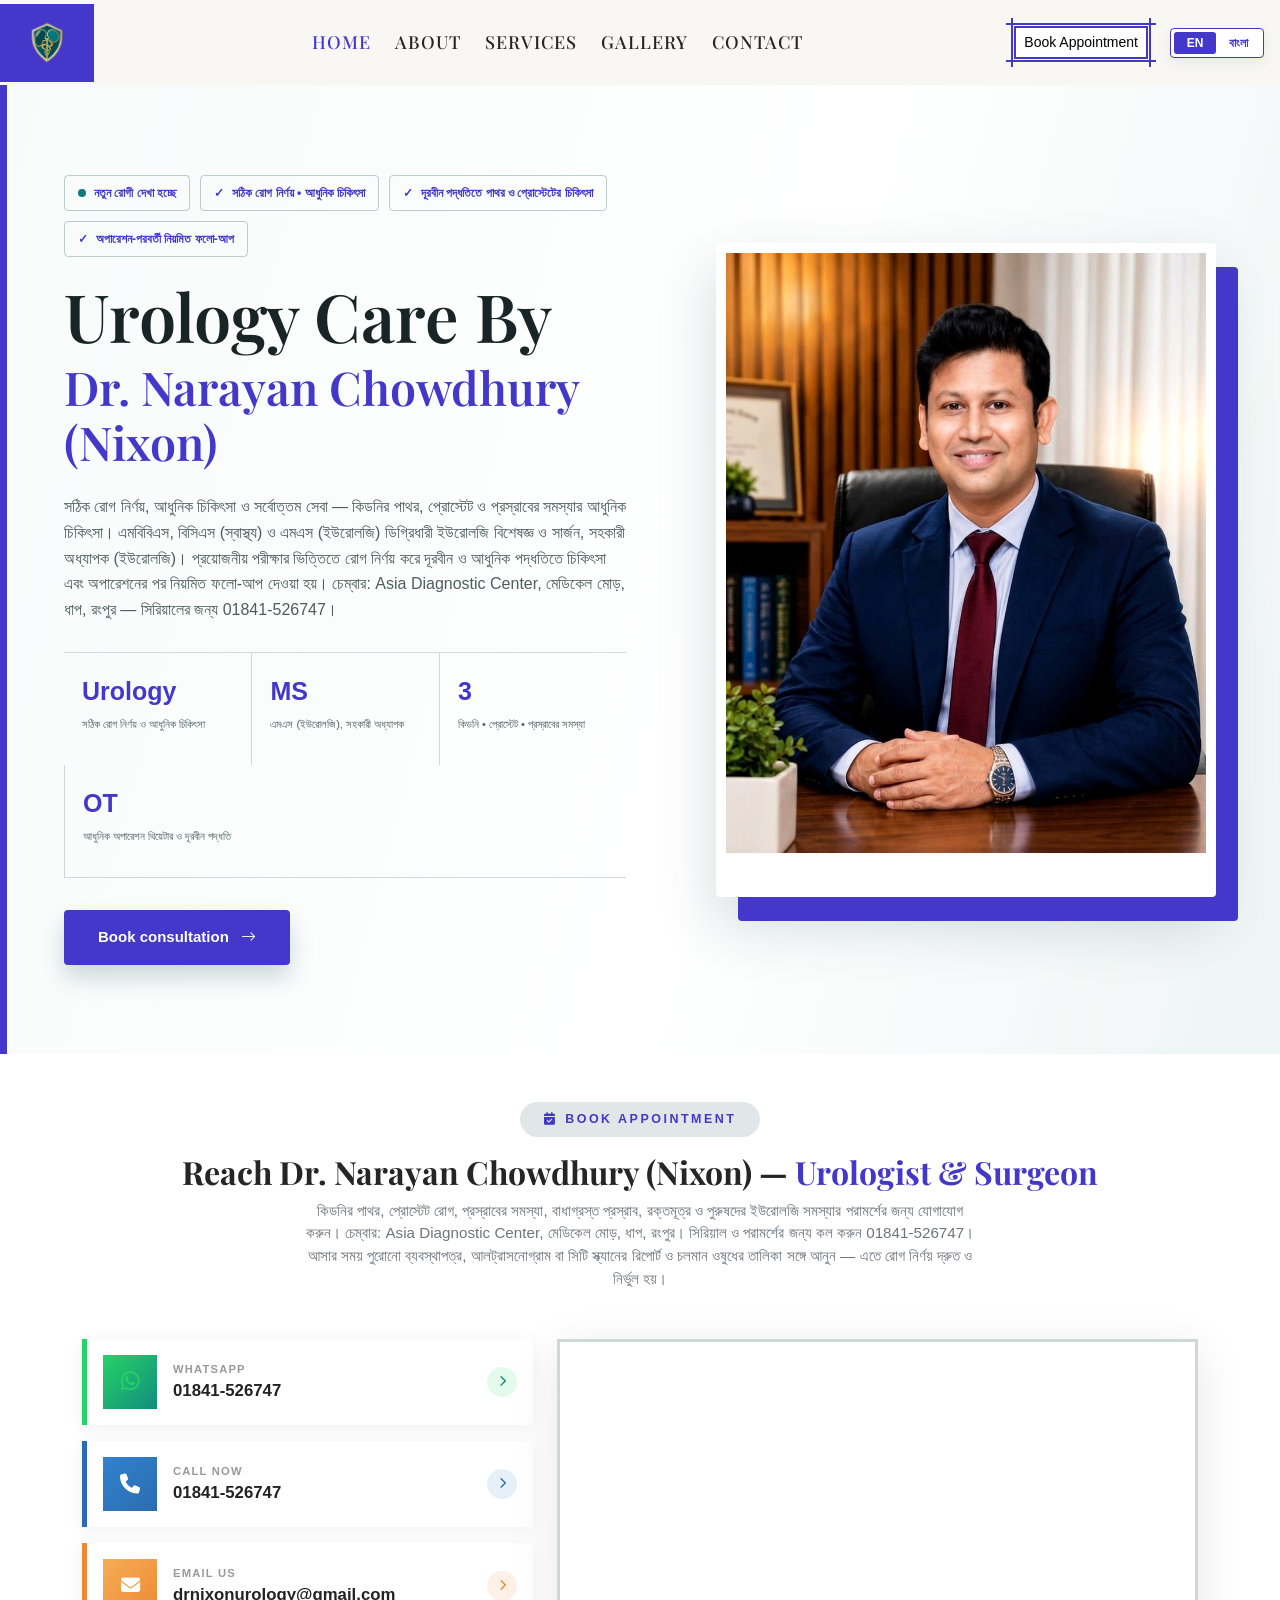
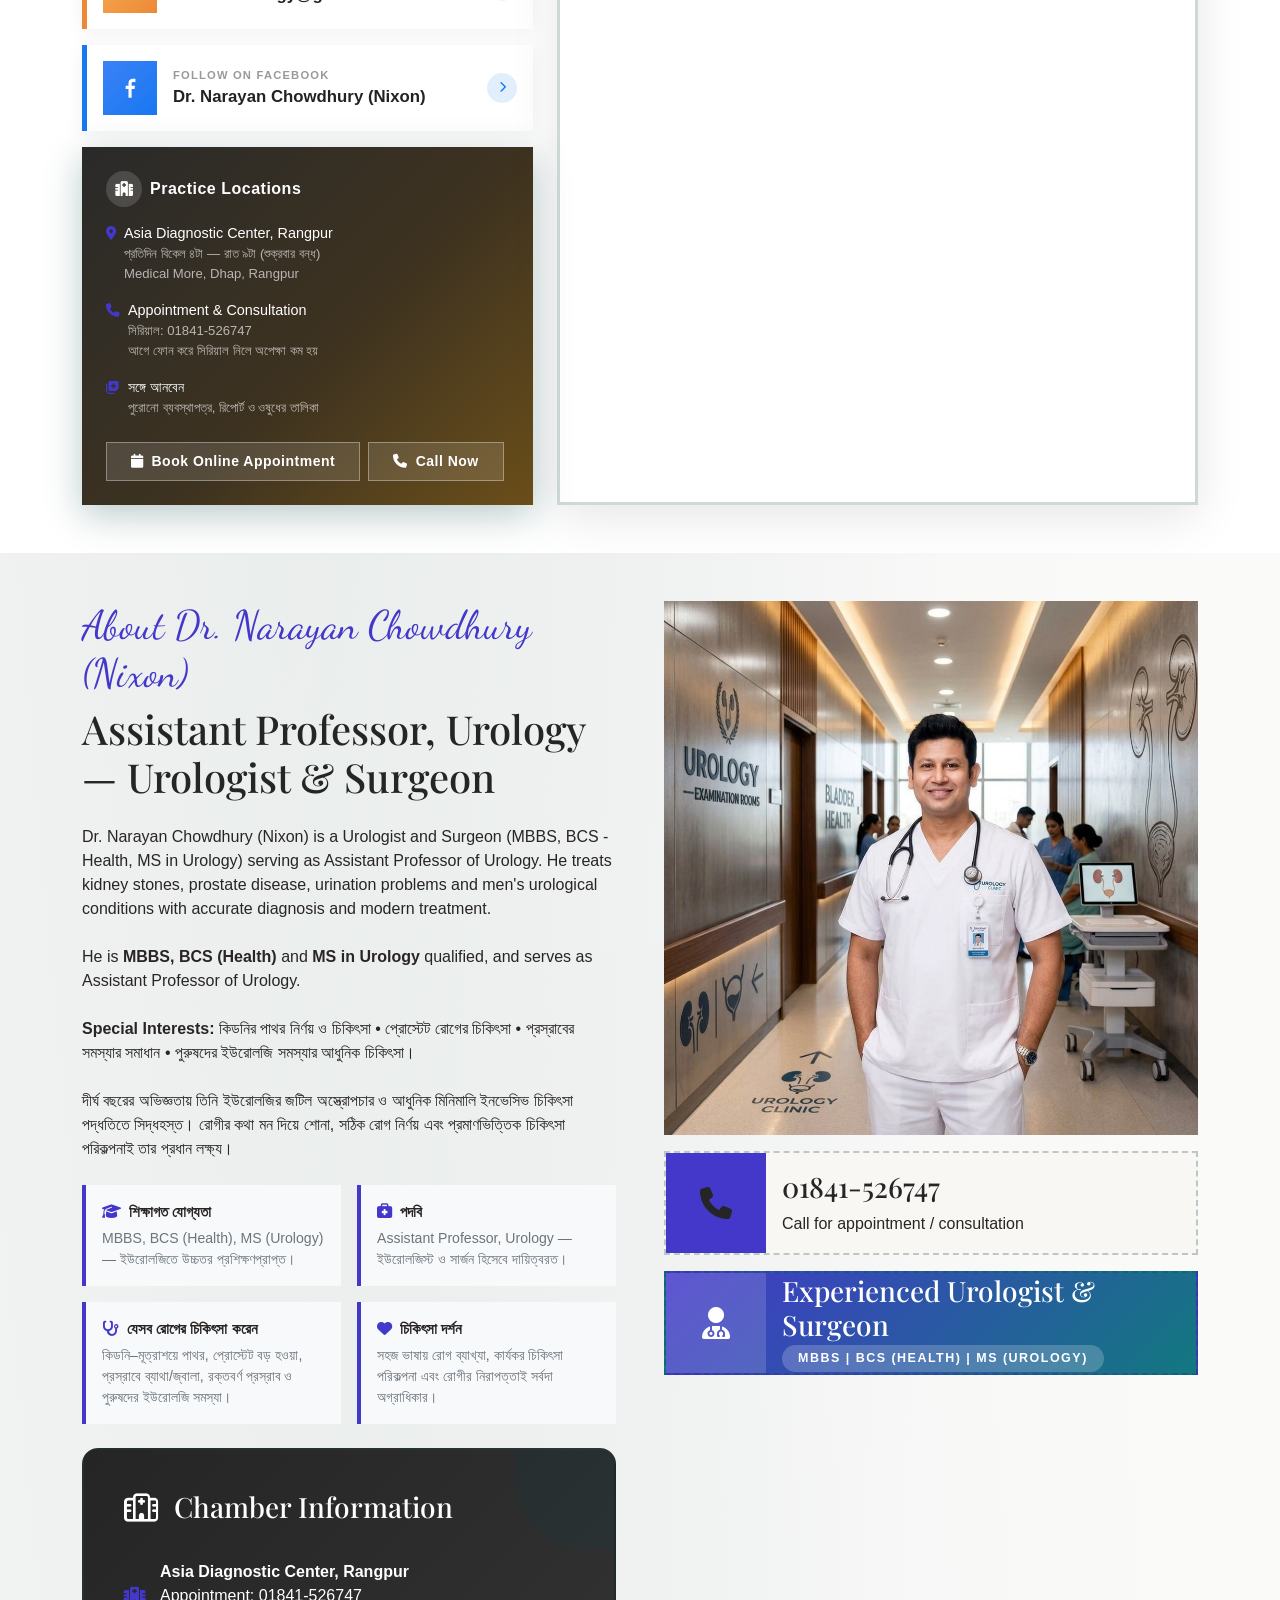
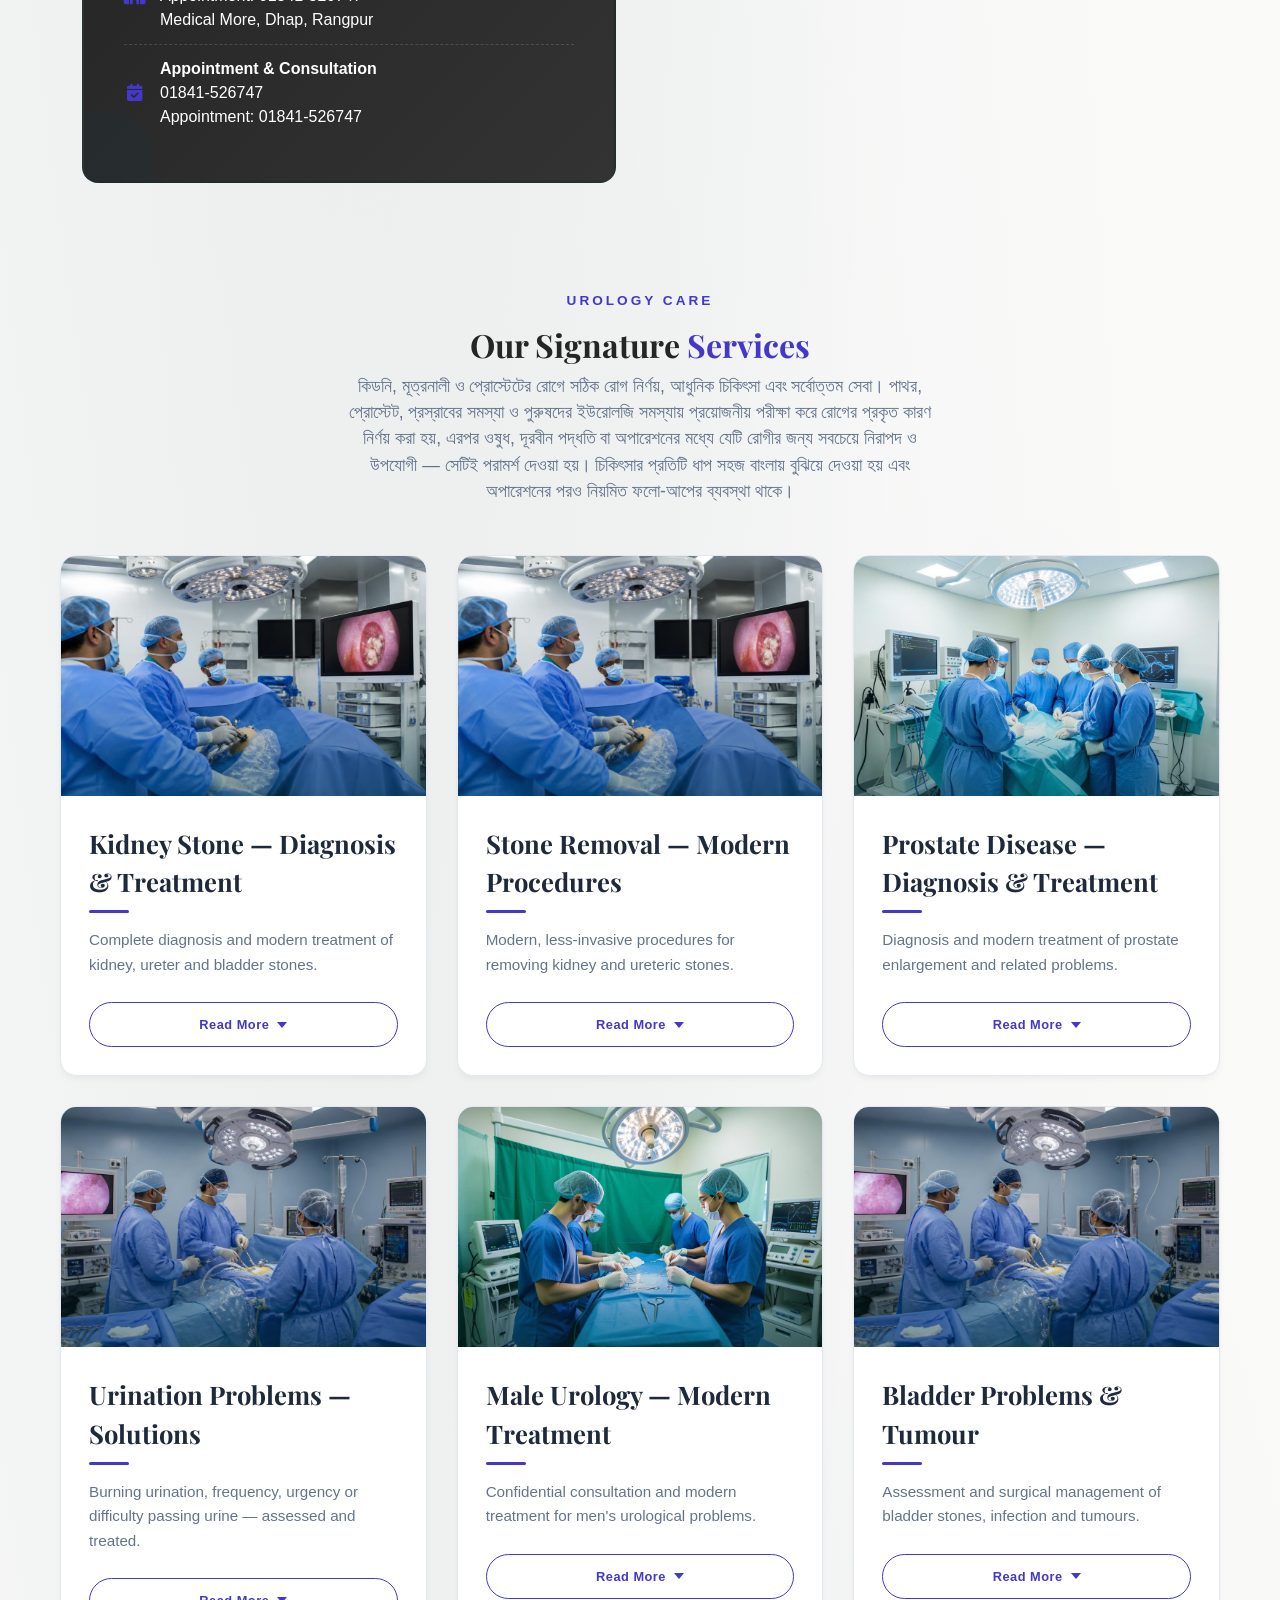
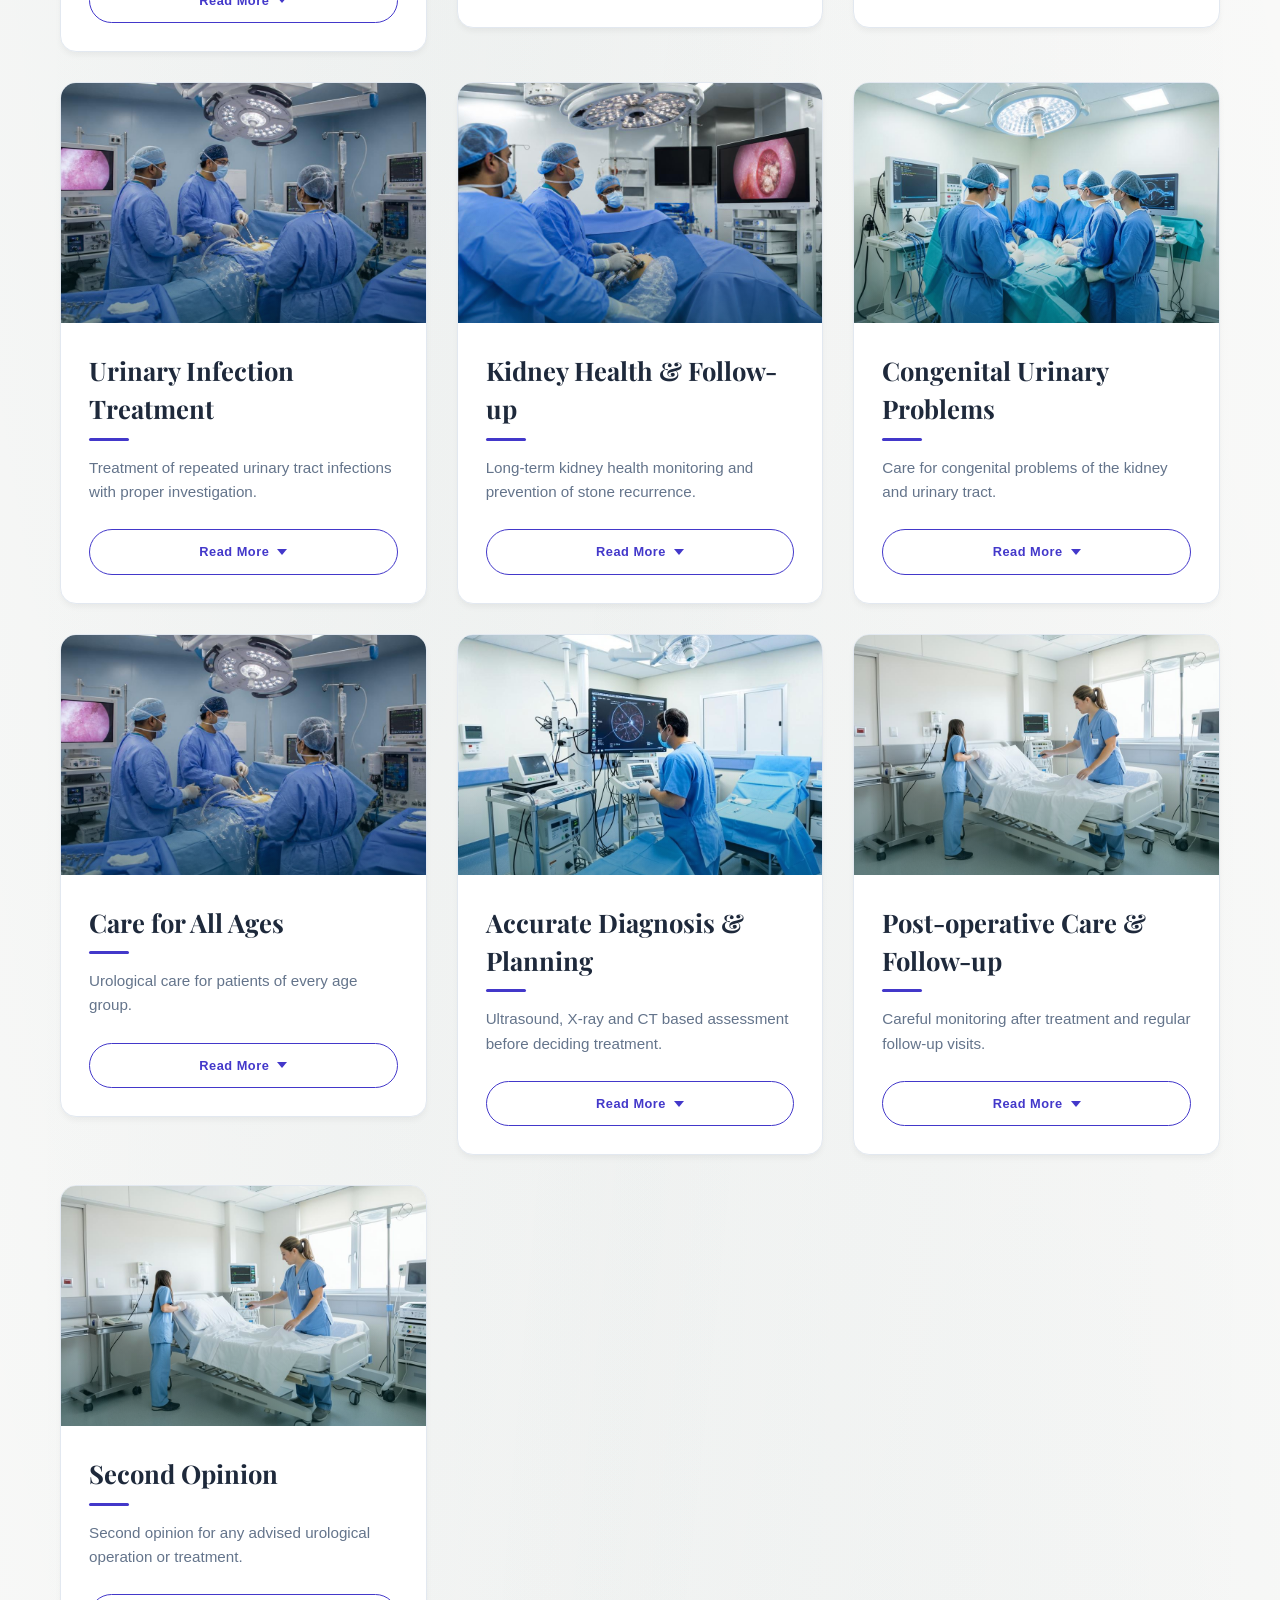
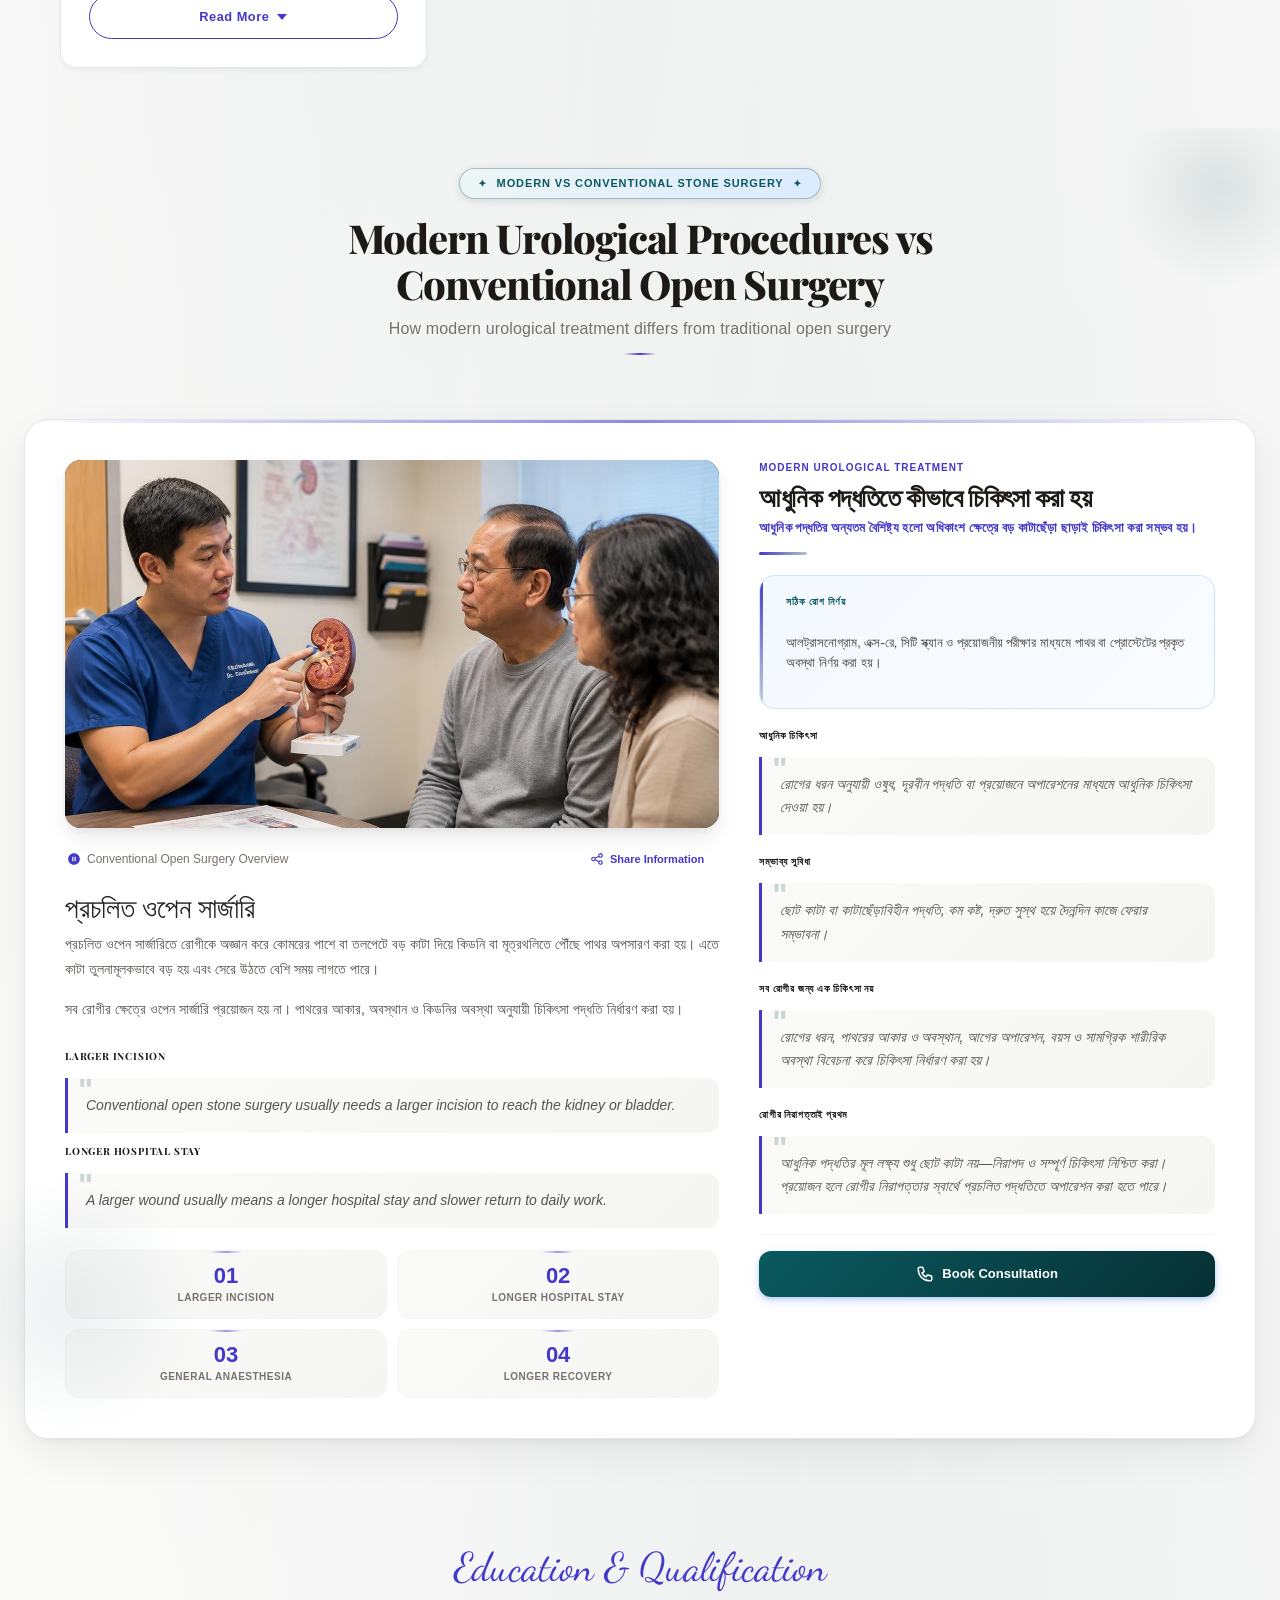
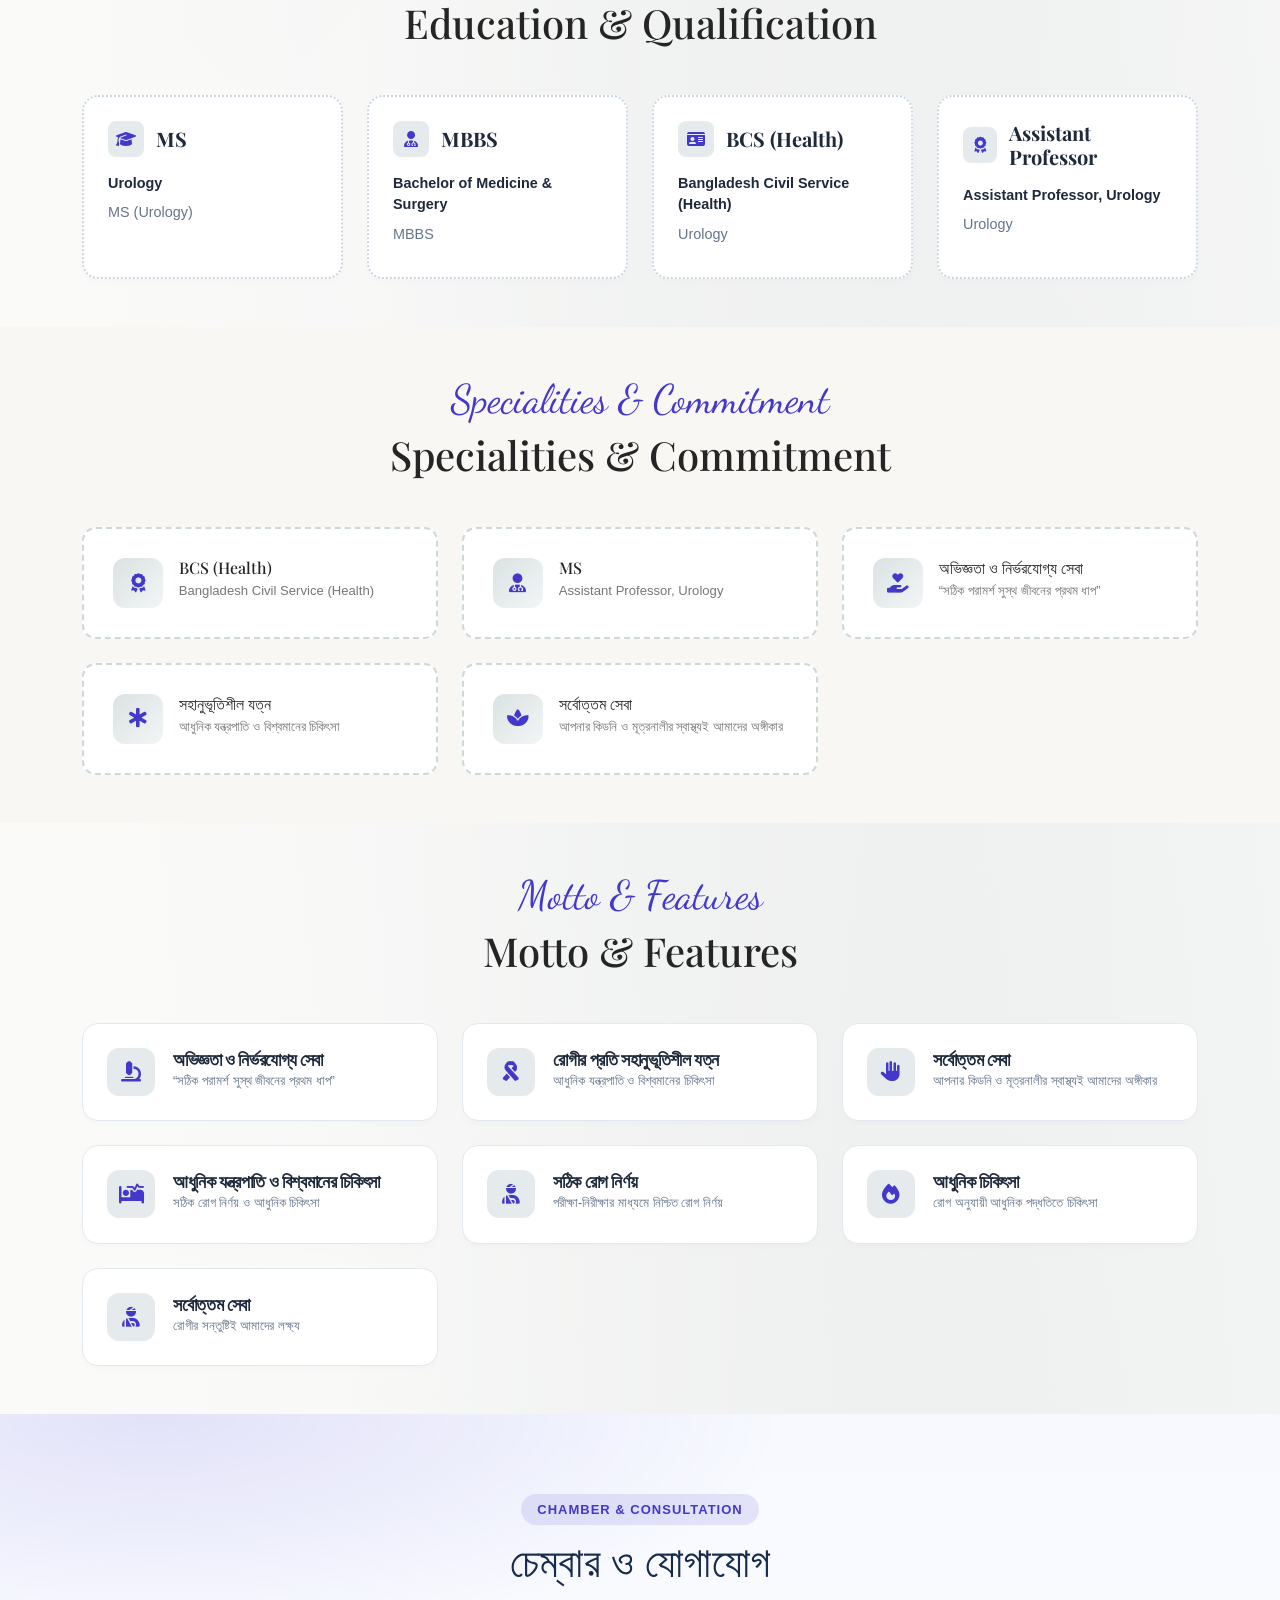
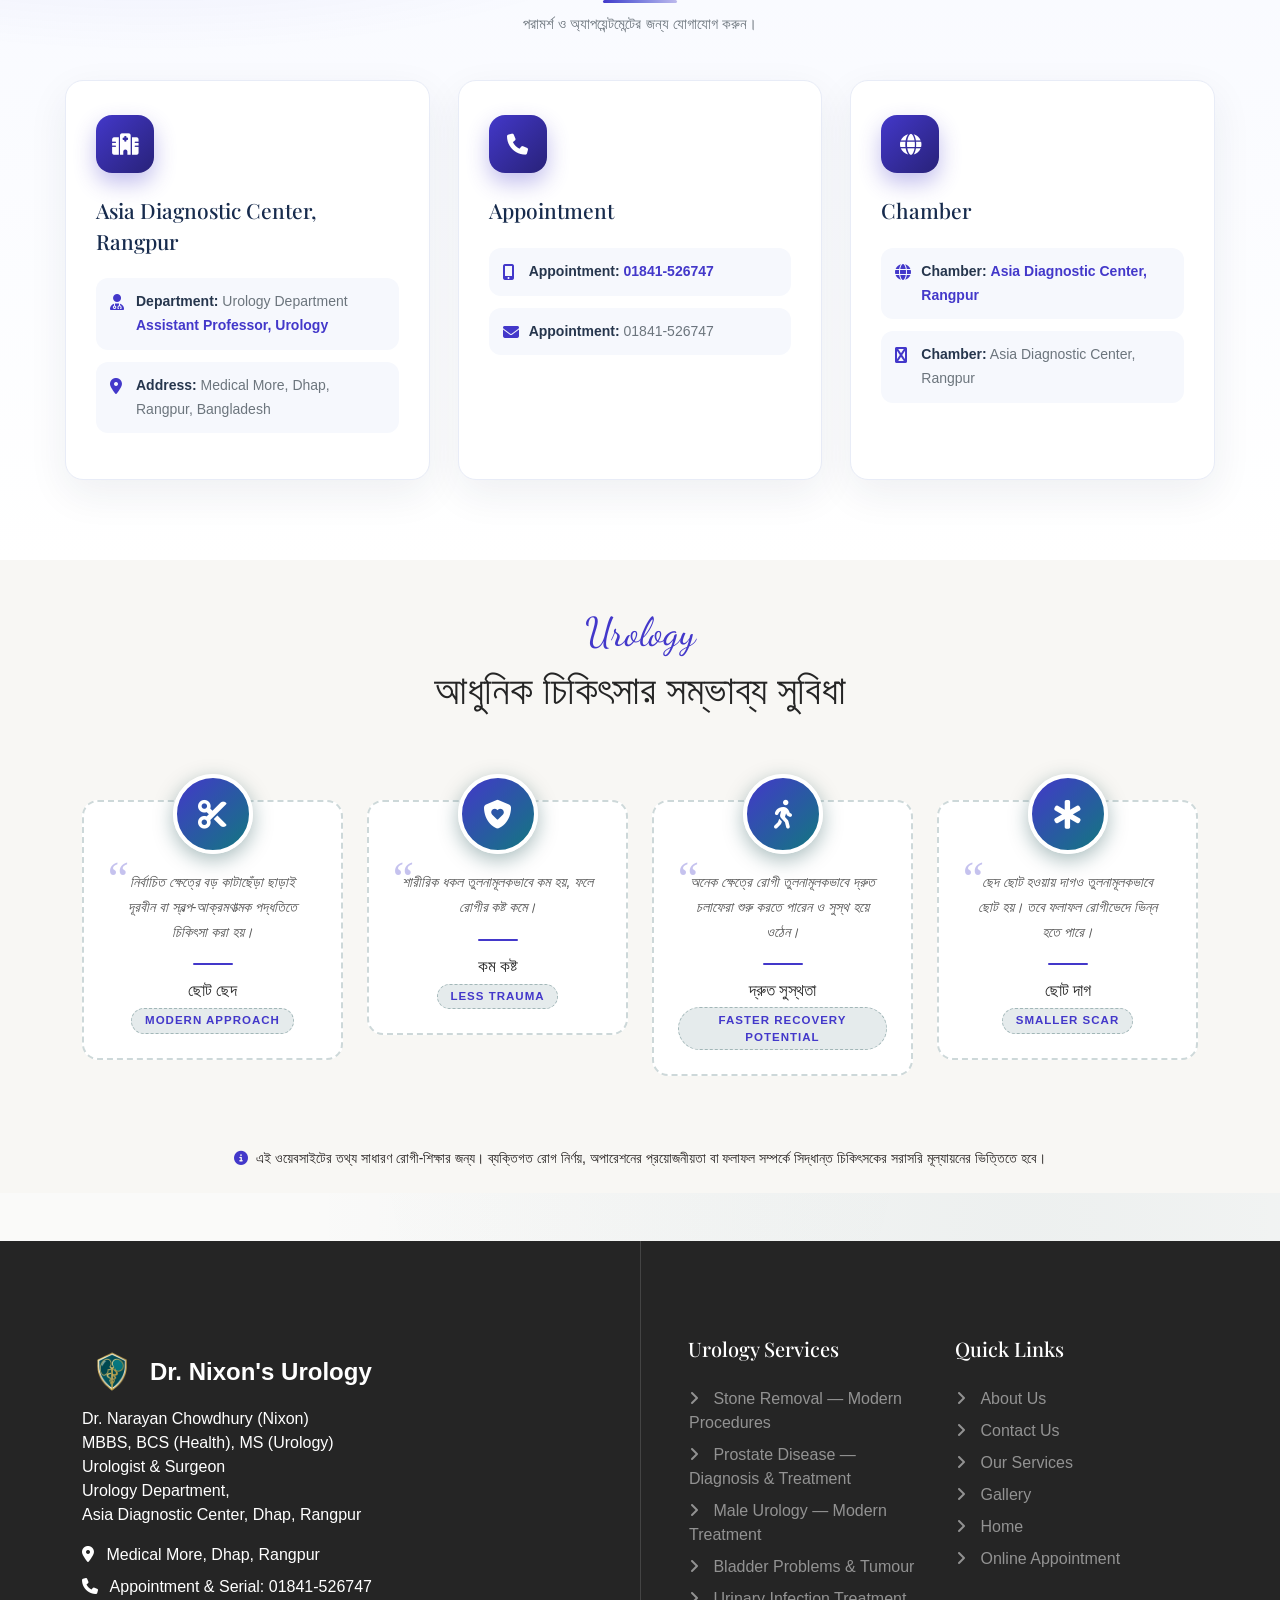
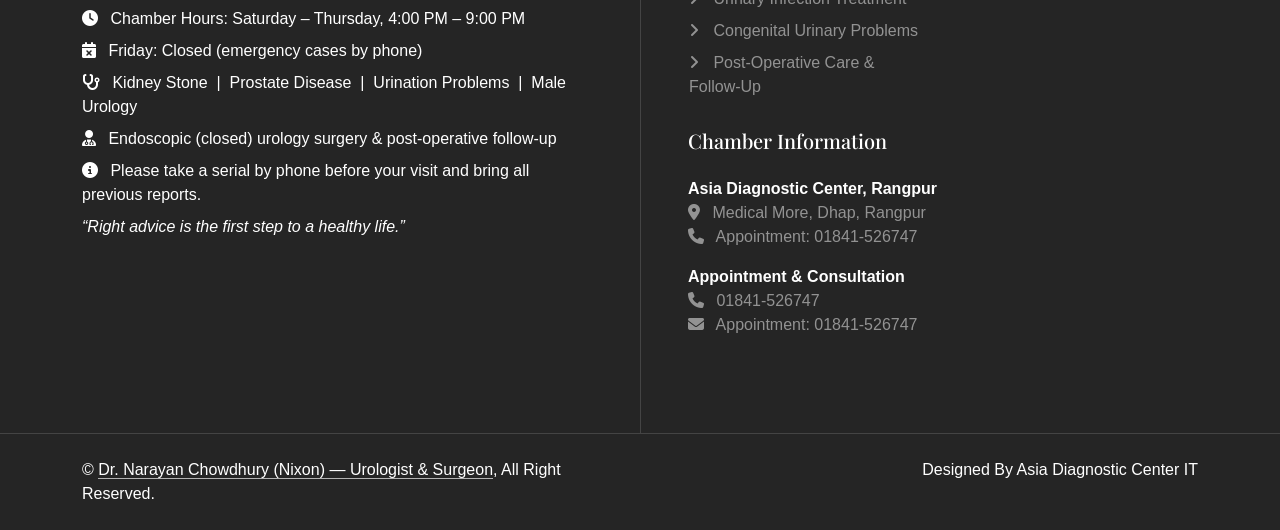
==== public/index.html @ 86766506 "Changes" ====
<!DOCTYPE html>
<html lang="en">

<head>
    <meta charset="utf-8">
    <title>Dr. Narayan Chowdhury (Nixon) | Urologist & Surgeon | Rangpur</title>
    <meta content="width=device-width, initial-scale=1.0" name="viewport">
    <meta
        content="ইউরোলজি রংপুর, কিডনির পাথর, প্রোস্টেট, প্রস্রাবের সমস্যা, Urologist Rangpur, Dr Narayan Chowdhury Nixon"
        name="keywords">
    <meta
        content="Dr. Narayan Chowdhury (Nixon) - MBBS, BCS (Health), MS (Urology). Urologist & Surgeon at Asia Diagnostic Center, Dhap, Rangpur."
        name="description">

    <link rel="icon" type="image/png" href="/favicon.png">

    <link rel="preconnect" href="https://fonts.googleapis.com">
    <link rel="preconnect" href="https://fonts.gstatic.com" crossorigin>
    <link
        href="https://fonts.googleapis.com/css2?family=Dancing+Script&family=Noto+Sans+Bengali:wght@400;500;600;700&family=Playfair+Display:wght@500;600&family=Work+Sans&display=swap"
        rel="stylesheet">

    <link href="https://cdnjs.cloudflare.com/ajax/libs/font-awesome/5.10.0/css/all.min.css" rel="stylesheet">
    <link href="https://cdn.jsdelivr.net/npm/bootstrap-icons@1.4.1/font/bootstrap-icons.css" rel="stylesheet">

    <link href="lib/animate/animate.min.css" rel="stylesheet">
    <link href="lib/owlcarousel/assets/owl.carousel.min.css" rel="stylesheet">
    <link rel="stylesheet" href="https://cdnjs.cloudflare.com/ajax/libs/font-awesome/6.5.0/css/all.min.css">

    <link href="css/bootstrap.min.css" rel="stylesheet">
    <link href="css/style.css" rel="stylesheet">
    <link href="css/html.css" rel="stylesheet">
    <link href="home.css" rel="stylesheet">
</head>

<body>

    <div id="spinner"
        class="show bg-white position-fixed translate-middle w-100 vh-100 top-50 start-50 d-flex align-items-center justify-content-center">
        <div class="spinner-grow text-primary" style="width: 3rem; height: 3rem;" role="status">
            <span class="sr-only">Loading...</span>
        </div>
    </div>

    <!-- nav -->
    <div class="container-fluid bg-light sticky-top p-0">
        <nav class="navbar navbar-expand-lg navbar-light p-0">
            <a href="index.html" class="navbar-brand py-2 px-3 me-0 d-flex align-items-center gap-2" style="background: var(--bs-primary);">
                <img src="img/logo.png" alt="Dr. Narayan Chowdhury (Nixon) logo" style="height:62px;width:auto;">
            </a>
            <button type="button" class="navbar-toggler me-4" data-bs-toggle="collapse"
                data-bs-target="#navbarCollapse">
                <span class="navbar-toggler-icon"></span>
            </button>
            <div class="collapse navbar-collapse p-3" id="navbarCollapse">
                <div class="navbar-nav mx-auto">
                    <a href="index.html" class="nav-item nav-link active">Home</a>
                    <a href="about.html" class="nav-item nav-link">About</a>
                    <a href="service.html" class="nav-item nav-link">Services</a>
                    <a href="gallery.html" class="nav-item nav-link">Gallery</a>
                    <a href="contact.html" class="nav-item nav-link">Contact</a>
                </div>
                <a class="btn btn-sm btn-primary" href="contact.html">Book Appointment</a>
                <div class="language-switcher" role="group" aria-label="Language selector">
                    <button type="button" class="active" data-language="en" onclick="switchSiteLanguage('en')">EN</button>
                    <button type="button" data-language="bn" onclick="switchSiteLanguage('bn')">বাংলা</button>
                </div>
            </div>
        </nav>
    </div>
    <!-- nav -->


    <!-- hero -->
    <section class="hero1" aria-labelledby="hero-title">
        <div class="hero9">
            <div class="hero11 hero3 hero4">
                <div class="hero12"><div class="hero13"></div><span data-i18n="accepting">নতুন রোগী দেখা হচ্ছে</span></div>
                <div class="hero12"><span aria-hidden="true">✓</span><span data-i18n="first-mics">সঠিক রোগ নির্ণয় • আধুনিক চিকিৎসা</span></div>
                <div class="hero12"><span aria-hidden="true">✓</span><span>দূরবীন পদ্ধতিতে পাথর ও প্রোস্টেটের চিকিৎসা</span></div>
                <div class="hero12"><span aria-hidden="true">✓</span><span>অপারেশন-পরবর্তী নিয়মিত ফলো-আপ</span></div>
            </div>

            <h1 class="hero15 hero3 hero5" id="hero-title">
                <span data-i18n="hero-service">Urology Care By</span>
                <span class="hero16" data-i18n="doctor-name">Dr. Narayan Chowdhury (Nixon)</span>
            </h1>
            <p class="hero19 hero3 hero6" data-i18n="hero-summary">সঠিক রোগ নির্ণয়, আধুনিক চিকিৎসা ও সর্বোত্তম সেবা — কিডনির পাথর, প্রোস্টেট ও প্রস্রাবের সমস্যার আধুনিক চিকিৎসা। এমবিবিএস, বিসিএস (স্বাস্থ্য) ও এমএস (ইউরোলজি) ডিগ্রিধারী ইউরোলজি বিশেষজ্ঞ ও সার্জন, সহকারী অধ্যাপক (ইউরোলজি)। প্রয়োজনীয় পরীক্ষার ভিত্তিতে রোগ নির্ণয় করে দূরবীন ও আধুনিক পদ্ধতিতে চিকিৎসা এবং অপারেশনের পর নিয়মিত ফলো-আপ দেওয়া হয়। চেম্বার: Asia Diagnostic Center, মেডিকেল মোড়, ধাপ, রংপুর — সিরিয়ালের জন্য 01841-526747।</p>

            <div class="hero20 hero3 hero7">
                <div class="hero21 hero35"><div class="hero22">Urology</div><div class="hero23" data-i18n="stat-mics">সঠিক রোগ নির্ণয় ও আধুনিক চিকিৎসা</div></div>
                <div class="hero21 hero35"><div class="hero22">MS</div><div class="hero23" data-i18n="stat-facs">এমএস (ইউরোলজি), সহকারী অধ্যাপক</div></div>
                <div class="hero21 hero35"><div class="hero22">3</div><div class="hero23" data-i18n="stat-fellowships">কিডনি • প্রোস্টেট • প্রস্রাবের সমস্যা</div></div>
                <div class="hero21 hero35"><div class="hero22">OT</div><div class="hero23">আধুনিক অপারেশন থিয়েটার ও দূরবীন পদ্ধতি</div></div>
            </div>

            <div class="hero24 hero3 hero8">
                <button class="hero25 hero26" id="heroBtn1"><span data-i18n="book-consultation">Book consultation</span><i class="bi bi-arrow-right" aria-hidden="true"></i></button>
            </div>
        </div>

       <div class="hero10 hero3 hero5">
<div class="hero30" id="heroImgWrap" style="position: relative; overflow: hidden;">
    <div class="hero32" style="position: relative; width: 100%; height: 100%;">
        <!-- বর্তমান ইমেজ -->
        <img id="heroSliderImg"
            src="img/dr-1.jpg"
            alt="Dr. Narayan Chowdhury (Nixon) - Urologist & Surgeon"
            style="width: 100%; height: 100%; object-fit: cover; transition: opacity 1s ease-in-out; opacity: 1; position: relative; z-index: 2;">

        <!-- পরবর্তী ইমেজ (ব্যাকগ্রাউন্ডে ফেইড ইন করার জন্য) -->
        <img id="heroSliderImgNext"
            src="img/dr-2.jpg"
            alt="Dr. Narayan Chowdhury (Nixon) - Urologist & Surgeon"
            style="width: 100%; height: 100%; object-fit: cover; transition: opacity 1s ease-in-out; opacity: 0; position: absolute; top: 0; left: 0; z-index: 1;">

        <script>
            const heroImages = [
                "img/dr-1.jpg",
                "img/dr-2.jpg",
                "img/dr-5.jpg",
                "img/dr-6.jpg"
            ];

            let heroIndex = 0;
            const currentImg = document.getElementById("heroSliderImg");
            const nextImg = document.getElementById("heroSliderImgNext");

            if (currentImg && nextImg) setInterval(() => {
                // ইনডেক্স আপডেট করা
                heroIndex = (heroIndex + 1) % heroImages.length;
                const nextImageSrc = heroImages[heroIndex];

                // ব্যাকগ্রাউন্ড ইমেজে নতুন সোর্স সেট করা
                nextImg.src = nextImageSrc;

                // ব্যাকগ্রাউন্ড ইমেজ দৃশ্যমান করা (Fade In)
                nextImg.style.opacity = 1;
                
                // মূল ইমেজ ফেইড আউট করা
                currentImg.style.opacity = 0;

                setTimeout(() => {
                    // ট্রানজিশন শেষ হওয়ার পর সোর্স এক্সচেঞ্জ করা
                    currentImg.src = nextImageSrc;
                    currentImg.style.opacity = 1;
                    nextImg.style.opacity = 0;
                }, 1000); // CSS transition সময়ের (1s) সাথে মিল রেখে

            }, 4000); // প্রতি ৪ সেকেন্ড পর পর পরিবর্তন হবে
        </script>
    </div>
</div>
</div>
    </section>
    <!-- hero -->

    <!-- appointment -->
    <div class="container-fluid py-5" id="appointment" style="background: #ffffff;">
        <div class="container">
            <div class="text-center mb-5 wow fadeIn" data-wow-delay="0.1s">
                <span class="d-inline-block px-4 py-2 mb-3 rounded-pill"
                    style="background: rgba(8, 63, 67,0.12); color: var(--bs-primary); font-size: 0.78rem; font-weight: 700; letter-spacing: 2.5px; text-transform: uppercase;">
                    <i class="fas fa-calendar-check me-2"></i>Book Appointment
                </span>
                <h2 class="fw-bold mb-2" style="font-size: 2rem;">Reach Dr. Narayan Chowdhury (Nixon) — <span class="text-primary">Urologist &amp; Surgeon</span></h2>
                <p class="text-muted mx-auto" style="max-width: 680px; font-size: 0.95rem;">
                    কিডনির পাথর, প্রোস্টেট রোগ, প্রস্রাবের সমস্যা, বাধাগ্রস্ত প্রস্রাব, রক্তমূত্র ও পুরুষদের ইউরোলজি সমস্যার পরামর্শের জন্য যোগাযোগ করুন। চেম্বার: Asia Diagnostic Center, মেডিকেল মোড়, ধাপ, রংপুর। সিরিয়াল ও পরামর্শের জন্য কল করুন 01841-526747। আসার সময় পুরোনো ব্যবস্থাপত্র, আলট্রাসনোগ্রাম বা সিটি স্ক্যানের রিপোর্ট ও চলমান ওষুধের তালিকা সঙ্গে আনুন — এতে রোগ নির্ণয় দ্রুত ও নির্ভুল হয়।
                </p>
            </div>

            <div class="row g-4 align-items-stretch">
                <div class="col-lg-5 wow fadeInLeft" data-wow-delay="0.2s">
                    <!-- WhatsApp -->
                    <a href="https://wa.me/8801841526747?text=Hello%20Doctor%2C%20I%20want%20to%20book%20an%20appointment."
                        target="_blank" rel="noopener"
                        class="appt-row d-flex align-items-center gap-3 p-3 mb-3 rounded-3 text-decoration-none"
                        style="background:#fff; border-left:5px solid #25D366; box-shadow:0 3px 18px rgba(0,0,0,0.06);">
                        <div class="d-flex align-items-center justify-content-center rounded-3 flex-shrink-0"
                            style="width:54px;height:54px;background:linear-gradient(135deg,#25D366,#128C7E);">
                            <i class="fab fa-whatsapp text-white" style="font-size:1.35rem;"></i>
                        </div>
                        <div class="flex-grow-1">
                            <div style="font-size:0.7rem;letter-spacing:1.2px;text-transform:uppercase;color:#999;font-weight:700;">WhatsApp</div>
                            <div style="font-size:1.05rem;font-weight:700;color:#222;">01841-526747</div>
                        </div>
                        <span class="d-flex align-items-center justify-content-center rounded-circle flex-shrink-0"
                            style="width:30px;height:30px;background:rgba(37,211,102,0.12);">
                            <i class="fas fa-chevron-right" style="font-size:0.7rem;color:#128C7E;"></i>
                        </span>
                    </a>

                    <!-- Call -->
                    <a href="tel:01841526747"
                        class="appt-row d-flex align-items-center gap-3 p-3 mb-3 rounded-3 text-decoration-none"
                        style="background:#fff; border-left:5px solid #2b6cb0; box-shadow:0 3px 18px rgba(0,0,0,0.06);">
                        <div class="d-flex align-items-center justify-content-center rounded-3 flex-shrink-0"
                            style="width:54px;height:54px;background:linear-gradient(135deg,#3182ce,#2b6cb0);">
                            <i class="fas fa-phone text-white" style="font-size:1.25rem;"></i>
                        </div>
                        <div class="flex-grow-1">
                            <div style="font-size:0.7rem;letter-spacing:1.2px;text-transform:uppercase;color:#999;font-weight:700;">Call Now</div>
                            <div style="font-size:1.05rem;font-weight:700;color:#222;">01841-526747</div>
                        </div>
                        <span class="d-flex align-items-center justify-content-center rounded-circle flex-shrink-0"
                            style="width:30px;height:30px;background:rgba(49,130,206,0.12);">
                            <i class="fas fa-chevron-right" style="font-size:0.7rem;color:#2b6cb0;"></i>
                        </span>
                    </a>

                    <!-- Email -->
                    <a href="mailto:drnixonurology@gmail.com?subject=Appointment%20Request"
                        class="appt-row d-flex align-items-center gap-3 p-3 mb-3 rounded-3 text-decoration-none"
                        style="background:#fff; border-left:5px solid #ed8936; box-shadow:0 3px 18px rgba(0,0,0,0.06);">
                        <div class="d-flex align-items-center justify-content-center rounded-3 flex-shrink-0"
                            style="width:54px;height:54px;background:linear-gradient(135deg,#f6ad55,#ed8936);">
                            <i class="fas fa-envelope text-white" style="font-size:1.2rem;"></i>
                        </div>
                        <div class="flex-grow-1">
                            <div style="font-size:0.7rem;letter-spacing:1.2px;text-transform:uppercase;color:#999;font-weight:700;">Email Us</div>
                            <div style="font-size:1.05rem;font-weight:700;color:#222;">drnixonurology@gmail.com</div>
                        </div>
                        <span class="d-flex align-items-center justify-content-center rounded-circle flex-shrink-0"
                            style="width:30px;height:30px;background:rgba(237,137,54,0.12);">
                            <i class="fas fa-chevron-right" style="font-size:0.7rem;color:#ed8936;"></i>
                        </span>
                    </a>

                    <!-- Facebook -->
                    <a href="https://www.facebook.com/people/%E0%A6%A1%E0%A6%BE%E0%A6%83-%E0%A6%A8%E0%A6%BE%E0%A6%B0%E0%A6%BE%E0%A7%9F%E0%A6%A3-%E0%A6%9A%E0%A7%8C%E0%A6%A7%E0%A7%81%E0%A6%B0%E0%A7%80-%E0%A6%A8%E0%A6%BF%E0%A6%95%E0%A7%8D%E0%A6%B8%E0%A6%A8-%E0%A6%87%E0%A6%89%E0%A6%B0%E0%A7%8B%E0%A6%B2%E0%A6%9C%E0%A6%BF-%E0%A6%AC%E0%A6%BF%E0%A6%B6%E0%A7%87%E0%A6%B7%E0%A6%9C%E0%A7%8D%E0%A6%9E-%E0%A6%93-%E0%A6%B8%E0%A6%BE%E0%A6%B0%E0%A7%8D%E0%A6%9C%E0%A6%A8/100069972205581/"
                        target="_blank" rel="noopener"
                        class="appt-row d-flex align-items-center gap-3 p-3 mb-3 rounded-3 text-decoration-none"
                        style="background:#fff; border-left:5px solid #1877F2; box-shadow:0 3px 18px rgba(0,0,0,0.06);">
                        <div class="d-flex align-items-center justify-content-center rounded-3 flex-shrink-0"
                            style="width:54px;height:54px;background:linear-gradient(135deg,#3b82f6,#1877F2);">
                            <svg xmlns="http://www.w3.org/2000/svg" width="26" height="26" viewBox="0 0 24 24" fill="#fff" aria-hidden="true">
                                <path d="M13.5 21v-8h2.7l.4-3.1h-3.1V7.9c0-.9.25-1.5 1.55-1.5H17V3.6c-.3 0-1.3-.1-2.4-.1-2.35 0-4 1.45-4 4.1v2.3H8v3.1h2.6v8h2.9z"/>
                            </svg>
                        </div>
                        <div class="flex-grow-1">
                            <div style="font-size:0.7rem;letter-spacing:1.2px;text-transform:uppercase;color:#999;font-weight:700;">Follow on Facebook</div>
                            <div style="font-size:1.05rem;font-weight:700;color:#222;">Dr. Narayan Chowdhury (Nixon)</div>
                        </div>
                        <span class="d-flex align-items-center justify-content-center rounded-circle flex-shrink-0"
                            style="width:30px;height:30px;background:rgba(24,119,242,0.12);">
                            <i class="fas fa-chevron-right" style="font-size:0.7rem;color:#1877F2;"></i>
                        </span>
                    </a>

                    <!-- Practice Locations -->
                    <div class="rounded-3 overflow-hidden"
                        style="background:linear-gradient(135deg,#2a2a2a 0%,#3d3220 55%,#6b4f1a 100%);
                               box-shadow:0 10px 35px rgba(8, 63, 67, 0.28);">
                        <div class="p-4">

                            <div class="d-flex align-items-center gap-2 mb-3">
                                <div class="d-flex align-items-center justify-content-center rounded-circle flex-shrink-0"
                                    style="width:36px;height:36px;background:rgba(255,255,255,0.15);">
                                    <i class="fas fa-hospital text-white" style="font-size:0.9rem;"></i>
                                </div>
                                <span class="text-white fw-bold" style="font-size:1rem;letter-spacing:0.5px;">Practice Locations</span>
                            </div>

                            <!-- Location -->
                            <div class="d-flex align-items-start gap-2 mb-3">
                                <i class="fas fa-map-marker-alt mt-1 flex-shrink-0" style="color:var(--bs-primary);font-size:0.85rem;"></i>
                                <div>
                                    <p class="mb-0 fw-semibold" style="color:#fff;font-size:0.9rem;">Asia Diagnostic Center, Rangpur</p>
                                    <p class="mb-0" style="color:rgba(255,255,255,0.65);font-size:0.82rem;">প্রতিদিন বিকেল ৪টা — রাত ৯টা (শুক্রবার বন্ধ)</p>
                                    <p class="mb-0" style="color:rgba(255,255,255,0.65);font-size:0.82rem;">Medical More, Dhap, Rangpur</p>
                                </div>
                            </div>

                            <!-- Serial -->
                            <div class="d-flex align-items-start gap-2 mb-3">
                                <i class="fas fa-phone mt-1 flex-shrink-0" style="color:var(--bs-primary);font-size:0.85rem;"></i>
                                <div>
                                    <p class="mb-0 fw-semibold" style="color:#fff;font-size:0.9rem;">Appointment &amp; Consultation</p>
                                    <p class="mb-0" style="color:rgba(255,255,255,0.65);font-size:0.82rem;">সিরিয়াল: 01841-526747</p>
                                    <p class="mb-0" style="color:rgba(255,255,255,0.65);font-size:0.82rem;">আগে ফোন করে সিরিয়াল নিলে অপেক্ষা কম হয়</p>
                                </div>
                            </div>

                            <!-- Bring with you -->
                            <div class="d-flex align-items-start gap-2 mb-4">
                                <i class="fas fa-notes-medical mt-1 flex-shrink-0" style="color:var(--bs-primary);font-size:0.85rem;"></i>
                                <div>
                                    <p class="mb-0 fw-semibold" style="color:#fff;font-size:0.9rem;">সঙ্গে আনবেন</p>
                                    <p class="mb-0" style="color:rgba(255,255,255,0.65);font-size:0.82rem;">পুরোনো ব্যবস্থাপত্র, রিপোর্ট ও ওষুধের তালিকা</p>
                                </div>
                            </div>

                            <div class="d-flex flex-wrap gap-2">
                                <a href="appoinment.html" class="btn btn-sm fw-bold px-4 py-2"
                                    style="background:rgba(255,255,255,0.12);color:#fff;border:1.5px solid rgba(255,255,255,0.35);letter-spacing:0.5px;">
                                    <i class="fas fa-calendar me-2"></i>Book Online Appointment
                                </a>
                                <a href="tel:01841526747" class="btn btn-sm fw-bold px-4 py-2"
                                    style="background:rgba(255,255,255,0.12);color:#fff;border:1.5px solid rgba(255,255,255,0.35);letter-spacing:0.5px;">
                                    <i class="fas fa-phone me-2"></i>Call Now
                                </a>
                            </div>
                        </div>
                    </div>
                </div>

                <div class="col-lg-7 wow fadeInRight d-flex" data-wow-delay="0.3s">
                    <div class="rounded-3 overflow-hidden w-100"
                        style="height:100%;min-height:400px;box-shadow:0 12px 45px rgba(0,0,0,0.1);border:3px solid rgba(8, 63, 67,0.2);">
                        <iframe src="https://www.google.com/maps?q=Asia%20Diagnostic%20Center%2C%20Medical%20More%2C%20Dhap%2C%20Rangpur&output=embed" width="100%"
                            height="100%" style="border:0;height:100%;min-height:100%;display:block;" allowfullscreen=""
                            loading="lazy" referrerpolicy="no-referrer-when-downgrade"
                            title="Dr. Narayan Chowdhury (Nixon) - Asia Diagnostic Center, Rangpur">
                        </iframe>
                    </div>
                </div>
            </div>
        </div>
    </div>
    <!-- appointment -->












    <!-- about section -->
    <div class="container-fluid py-5">
        <div class="container">
            <div class="row g-5">
                <div class="col-lg-6 wow fadeIn" data-wow-delay="0.5s">
                    <h1 class="font-dancing-script text-primary">About Dr. Narayan Chowdhury (Nixon)</h1>
                    <h1 class="mb-4">Assistant Professor, Urology — Urologist & Surgeon</h1>
                    <p class="mb-4">Dr. Narayan Chowdhury (Nixon) is a Urologist and Surgeon (MBBS, BCS - Health, MS in Urology) serving as Assistant Professor of Urology. He treats kidney stones, prostate disease, urination problems and men's urological conditions with accurate diagnosis and modern treatment.</p>
                    <p class="mb-4">He is <strong>MBBS, BCS (Health)</strong> and <strong>MS in Urology</strong> qualified, and serves as Assistant Professor of Urology.</p>
                    <p class="mb-4"><strong>Special Interests:</strong> কিডনির পাথর নির্ণয় ও চিকিৎসা • প্রোস্টেট রোগের চিকিৎসা • প্রস্রাবের সমস্যার সমাধান • পুরুষদের ইউরোলজি সমস্যার আধুনিক চিকিৎসা।</p>
                    <p class="mb-4">দীর্ঘ বছরের অভিজ্ঞতায় তিনি ইউরোলজির জটিল অস্ত্রোপচার ও আধুনিক মিনিমালি ইনভেসিভ চিকিৎসা পদ্ধতিতে সিদ্ধহস্ত। রোগীর কথা মন দিয়ে শোনা, সঠিক রোগ নির্ণয় এবং প্রমাণভিত্তিক চিকিৎসা পরিকল্পনাই তার প্রধান লক্ষ্য।</p>
                    <div class="row g-3 mb-4">
                        <div class="col-sm-6">
                            <div class="p-3 rounded-3 h-100" style="background:#f7f9fa;border-left:4px solid var(--bs-primary);">
                                <p class="mb-1 fw-bold" style="font-size:0.95rem;"><i class="fas fa-graduation-cap me-2 text-primary"></i>শিক্ষাগত যোগ্যতা</p>
                                <p class="mb-0 text-muted" style="font-size:0.88rem;">MBBS, BCS (Health), MS (Urology) — ইউরোলজিতে উচ্চতর প্রশিক্ষণপ্রাপ্ত।</p>
                            </div>
                        </div>
                        <div class="col-sm-6">
                            <div class="p-3 rounded-3 h-100" style="background:#f7f9fa;border-left:4px solid var(--bs-primary);">
                                <p class="mb-1 fw-bold" style="font-size:0.95rem;"><i class="fas fa-briefcase-medical me-2 text-primary"></i>পদবি</p>
                                <p class="mb-0 text-muted" style="font-size:0.88rem;">Assistant Professor, Urology — ইউরোলজিস্ট ও সার্জন হিসেবে দায়িত্বরত।</p>
                            </div>
                        </div>
                        <div class="col-sm-6">
                            <div class="p-3 rounded-3 h-100" style="background:#f7f9fa;border-left:4px solid var(--bs-primary);">
                                <p class="mb-1 fw-bold" style="font-size:0.95rem;"><i class="fas fa-stethoscope me-2 text-primary"></i>যেসব রোগের চিকিৎসা করেন</p>
                                <p class="mb-0 text-muted" style="font-size:0.88rem;">কিডনি–মূত্রাশয়ে পাথর, প্রোস্টেট বড় হওয়া, প্রস্রাবে ব্যাথা/জ্বালা, রক্তবর্ণ প্রস্রাব ও পুরুষদের ইউরোলজি সমস্যা।</p>
                            </div>
                        </div>
                        <div class="col-sm-6">
                            <div class="p-3 rounded-3 h-100" style="background:#f7f9fa;border-left:4px solid var(--bs-primary);">
                                <p class="mb-1 fw-bold" style="font-size:0.95rem;"><i class="fas fa-heart me-2 text-primary"></i>চিকিৎসা দর্শন</p>
                                <p class="mb-0 text-muted" style="font-size:0.88rem;">সহজ ভাষায় রোগ ব্যাখ্যা, কার্যকর চিকিৎসা পরিকল্পনা এবং রোগীর নিরাপত্তাই সর্বদা অগ্রাধিকার।</p>
                            </div>
                        </div>
                    </div>

                   <div class="schedule-card">

    <h3>
        <i class="far fa-hospital me-2"></i>
        Chamber Information
    </h3>

    <!-- Chamber -->
    <div class="schedule-item">
        <i class="fas fa-hospital"></i>
        <span>
            <strong>Asia Diagnostic Center, Rangpur</strong><br>
            Appointment: 01841-526747<br>
            Medical More, Dhap, Rangpur
        </span>
    </div>

    <!-- Appointment & Consultation -->
    <div class="schedule-item">
        <i class="fas fa-calendar-check"></i>
        <span>
            <strong>Appointment & Consultation</strong><br>
            01841-526747<br>
            Appointment: 01841-526747
        </span>
    </div>

</div>
                </div>
                <div class="col-lg-6 wow fadeIn" data-wow-delay="0.2s">
                    <img class="img-fluid mb-3 rounded" src="img/dr-3.jpg" alt="Dr. Narayan Chowdhury (Nixon) - Urologist & Surgeon" style="width:100%; height:auto; object-fit:contain;">
                    <div class="d-flex align-items-center bg-light rounded mb-3" style="border: 2px dashed rgba(8, 63, 67,0.25);">
                        <div class="btn-square flex-shrink-0 bg-primary" style="width: 100px; height: 100px;">
                            <i class="fa fa-phone fa-2x text-dark"></i>
                        </div>
                        <div class="px-3">
                            <h3>01841-526747</h3>
                            <span>Call for appointment / consultation</span>
                        </div>
                    </div>
                    <div class="d-flex align-items-center rounded" style="border: 2px dashed rgba(8, 63, 67,0.25); background: linear-gradient(135deg, var(--bs-primary), #12787F);">
                        <div class="d-flex align-items-center justify-content-center flex-shrink-0" style="width: 100px; height: 100px; background: rgba(255,255,255,0.15);">
                            <i class="fas fa-user-md fa-2x text-white"></i>
                        </div>
                        <div class="px-3">
                            <h3 class="text-white mb-0">Experienced Urologist & Surgeon</h3>
                            <span class="d-inline-block mt-1 px-3 py-1 rounded-pill" style="background: rgba(255,255,255,0.2); color: #fff; font-size: 0.78rem; font-weight: 700; letter-spacing: 1.5px; text-transform: uppercase;">MBBS | BCS (Health) | MS (Urology)</span>
                        </div>
                    </div>
                </div>
            </div>
        </div>
    </div>

    
















<!-- services -->
   <div class="ser1">
        <div class="ser2">
            <div class="ser3">Urology Care</div>
             <h2 class="fw-bold mb-2" style="font-size: 2rem;">Our Signature <span class="text-primary">Services</span></h2>
             
            <div class="ser5">কিডনি, মূত্রনালী ও প্রোস্টেটের রোগে সঠিক রোগ নির্ণয়, আধুনিক চিকিৎসা এবং সর্বোত্তম সেবা। পাথর, প্রোস্টেট, প্রস্রাবের সমস্যা ও পুরুষদের ইউরোলজি সমস্যায় প্রয়োজনীয় পরীক্ষা করে রোগের প্রকৃত কারণ নির্ণয় করা হয়, এরপর ওষুধ, দূরবীন পদ্ধতি বা অপারেশনের মধ্যে যেটি রোগীর জন্য সবচেয়ে নিরাপদ ও উপযোগী — সেটিই পরামর্শ দেওয়া হয়। চিকিৎসার প্রতিটি ধাপ সহজ বাংলায় বুঝিয়ে দেওয়া হয় এবং অপারেশনের পরও নিয়মিত ফলো-আপের ব্যবস্থা থাকে।</div>
        </div>

        <div class="ser6">
            <!-- 1. Kidney Stone — Diagnosis & Treatment -->
            <div class="ser7">
                <div class="ser8">
                    <div class="ser9" style="background-image: url('img/service-kidney-stone.jpg');"></div>
                </div>
                <div class="ser10">
                    <div class="ser11">Kidney Stone — Diagnosis & Treatment</div>
                    <div class="ser12"></div>
                    <div class="ser13">Complete diagnosis and modern treatment of kidney, ureter and bladder stones.</div>
                    <div class="ser14">
                        <div class="ser15">কিডনি, মূত্রনালী ও মূত্রথলির পাথরে সঠিক রোগ নির্ণয় এবং আধুনিক পদ্ধতিতে চিকিৎসা করা হয়। কোমরে ব্যথা, প্রস্রাবের সাথে রক্ত, বমি বা বারবার প্রস্রাবের সংক্রমণ হলে আলট্রাসনোগ্রাম, এক্স-রে ও প্রয়োজনে সিটি স্ক্যান করে পাথরের আকার, সংখ্যা ও অবস্থান নিশ্চিত করা হয়। ছোট পাথরে ওষুধ ও পানি পানের নিয়ম এবং বড় পাথরে আধুনিক অপারেশনের পরামর্শ দেওয়া হয়। চিকিৎসার পর পাথর আবার যাতে না হয়, সে জন্য খাদ্যাভ্যাস ও ফলো-আপের নির্দেশনা দেওয়া হয়।</div>
                    </div>
                    <div class="ser16" onclick="toggleCard(this)">
                        <div class="ser17">Read More</div>
                        <div class="ser18"></div>
                    </div>
                </div>
            </div>

            <!-- 2. Stone Removal — Modern Procedures -->
            <div class="ser7">
                <div class="ser8">
                    <div class="ser9" style="background-image: url('img/service-kidney-stone.jpg');"></div>
                </div>
                <div class="ser10">
                    <div class="ser11">Stone Removal — Modern Procedures</div>
                    <div class="ser12"></div>
                    <div class="ser13">Modern, less-invasive procedures for removing kidney and ureteric stones.</div>
                    <div class="ser14">
                        <div class="ser15">পাথরের আকার ও অবস্থান অনুযায়ী আধুনিক ও স্বল্প-আক্রমণাত্মক পদ্ধতিতে চিকিৎসা করা হয়। প্রয়োজনে দূরবীন যন্ত্রের সাহায্যে পাথর অপসারণ করা হয়, ফলে বড় কাটার প্রয়োজন কম হয়, রক্তক্ষরণ কম হয় এবং রোগী তুলনামূলক দ্রুত স্বাভাবিক কাজে ফিরতে পারেন। অপারেশনের আগে রোগীর বয়স, কিডনির কার্যক্ষমতা ও অন্যান্য রোগ বিবেচনা করে সবচেয়ে নিরাপদ পদ্ধতি নির্বাচন করা হয়।</div>
                    </div>
                    <div class="ser16" onclick="toggleCard(this)">
                        <div class="ser17">Read More</div>
                        <div class="ser18"></div>
                    </div>
                </div>
            </div>

            <!-- 3. Prostate Disease — Diagnosis & Treatment -->
            <div class="ser7">
                <div class="ser8">
                    <div class="ser9" style="background-image: url('img/service-prostate.jpg');"></div>
                </div>
                <div class="ser10">
                    <div class="ser11">Prostate Disease — Diagnosis & Treatment</div>
                    <div class="ser12"></div>
                    <div class="ser13">Diagnosis and modern treatment of prostate enlargement and related problems.</div>
                    <div class="ser14">
                        <div class="ser15">প্রোস্টেট বড় হওয়া ও এ সংক্রান্ত সমস্যায় সঠিক নির্ণয় ও আধুনিক চিকিৎসা দেওয়া হয়। বয়স বাড়ার সাথে প্রস্রাবের ধারা কমে যাওয়া, রাতে বারবার প্রস্রাব, প্রস্রাব শেষে ফোঁটা পড়া বা প্রস্রাব আটকে যাওয়ার সমস্যা হতে পারে। প্রয়োজনীয় পরীক্ষা করে প্রথমে ওষুধে চিকিৎসা এবং প্রয়োজনে দূরবীন পদ্ধতিতে অপারেশনের পরামর্শ দেওয়া হয়।</div>
                    </div>
                    <div class="ser16" onclick="toggleCard(this)">
                        <div class="ser17">Read More</div>
                        <div class="ser18"></div>
                    </div>
                </div>
            </div>

            <!-- 4. Urination Problems — Solutions -->
            <div class="ser7">
                <div class="ser8">
                    <div class="ser9" style="background-image: url('img/service-urinary.jpg');"></div>
                </div>
                <div class="ser10">
                    <div class="ser11">Urination Problems — Solutions</div>
                    <div class="ser12"></div>
                    <div class="ser13">Burning urination, frequency, urgency or difficulty passing urine — assessed and treated.</div>
                    <div class="ser14">
                        <div class="ser15">প্রস্রাবে জ্বালাপোড়া, বারবার প্রস্রাব বা প্রস্রাব আটকে যাওয়ার সমস্যায় সঠিক সমাধান দেওয়া হয়। প্রস্রাব ধরে রাখতে না পারা, তাড়াহুড়ো ভাব, প্রস্রাবের সাথে রক্ত বা তলপেটে ব্যথার প্রকৃত কারণ খুঁজে বের করা হয়। পরীক্ষার ফল অনুযায়ী ওষুধ, জীবনযাত্রার পরিবর্তন ও প্রয়োজনে অপারেশনের পরামর্শ দেওয়া হয়।</div>
                    </div>
                    <div class="ser16" onclick="toggleCard(this)">
                        <div class="ser17">Read More</div>
                        <div class="ser18"></div>
                    </div>
                </div>
            </div>

            <!-- 5. Male Urology — Modern Treatment -->
            <div class="ser7">
                <div class="ser8">
                    <div class="ser9" style="background-image: url('img/service-male-urology.jpg');"></div>
                </div>
                <div class="ser10">
                    <div class="ser11">Male Urology — Modern Treatment</div>
                    <div class="ser12"></div>
                    <div class="ser13">Confidential consultation and modern treatment for men's urological problems.</div>
                    <div class="ser14">
                        <div class="ser15">পুরুষদের ইউরোলজি সমস্যায় সম্পূর্ণ গোপনীয়তা রক্ষা করে আধুনিক চিকিৎসা দেওয়া হয়। রোগীর কথা ধৈর্য নিয়ে শোনা হয়, প্রয়োজনীয় পরীক্ষা করা হয় এবং সহজ ভাষায় রোগ ও চিকিৎসা বুঝিয়ে দেওয়া হয়। কোনো তথ্য অন্য কারও সাথে শেয়ার করা হয় না।</div>
                    </div>
                    <div class="ser16" onclick="toggleCard(this)">
                        <div class="ser17">Read More</div>
                        <div class="ser18"></div>
                    </div>
                </div>
            </div>

            <!-- 6. Bladder Problems & Tumour -->
            <div class="ser7">
                <div class="ser8">
                    <div class="ser9" style="background-image: url('img/service-urinary.jpg');"></div>
                </div>
                <div class="ser10">
                    <div class="ser11">Bladder Problems & Tumour</div>
                    <div class="ser12"></div>
                    <div class="ser13">Assessment and surgical management of bladder stones, infection and tumours.</div>
                    <div class="ser14">
                        <div class="ser15">মূত্রথলির পাথর, সংক্রমণ ও টিউমারের পরীক্ষা এবং প্রয়োজনীয় অপারেশন করা হয়। প্রস্রাবের সাথে রক্ত যাওয়া অবহেলা না করে দ্রুত পরীক্ষা করানো জরুরি। আলট্রাসনোগ্রাম, প্রস্রাব পরীক্ষা ও প্রয়োজনে দূরবীন পরীক্ষার মাধ্যমে রোগ নির্ণয় করে যথাযথ চিকিৎসা ও নিয়মিত ফলো-আপ দেওয়া হয়।</div>
                    </div>
                    <div class="ser16" onclick="toggleCard(this)">
                        <div class="ser17">Read More</div>
                        <div class="ser18"></div>
                    </div>
                </div>
            </div>

            <!-- 7. Urinary Infection Treatment -->
            <div class="ser7">
                <div class="ser8">
                    <div class="ser9" style="background-image: url('img/service-urinary.jpg');"></div>
                </div>
                <div class="ser10">
                    <div class="ser11">Urinary Infection Treatment</div>
                    <div class="ser12"></div>
                    <div class="ser13">Treatment of repeated urinary tract infections with proper investigation.</div>
                    <div class="ser14">
                        <div class="ser15">বারবার মূত্রনালীর সংক্রমণে সঠিক পরীক্ষা করে চিকিৎসা দেওয়া হয়। প্রস্রাবের কালচার পরীক্ষা করে উপযুক্ত অ্যান্টিবায়োটিক নির্বাচন করা হয় এবং সংক্রমণ বারবার হওয়ার পেছনের কারণ (পাথর, প্রোস্টেট সমস্যা বা জন্মগত ত্রুটি) খুঁজে দেখা হয়। মূল কারণের চিকিৎসা করা হলে সংক্রমণ পুনরায় হওয়ার আশঙ্কা কমে।</div>
                    </div>
                    <div class="ser16" onclick="toggleCard(this)">
                        <div class="ser17">Read More</div>
                        <div class="ser18"></div>
                    </div>
                </div>
            </div>

            <!-- 8. Kidney Health & Follow-up -->
            <div class="ser7">
                <div class="ser8">
                    <div class="ser9" style="background-image: url('img/service-kidney-stone.jpg');"></div>
                </div>
                <div class="ser10">
                    <div class="ser11">Kidney Health & Follow-up</div>
                    <div class="ser12"></div>
                    <div class="ser13">Long-term kidney health monitoring and prevention of stone recurrence.</div>
                    <div class="ser14">
                        <div class="ser15">কিডনির দীর্ঘমেয়াদি সুস্থতা ও পাথর পুনরায় হওয়া প্রতিরোধে নিয়মিত পর্যবেক্ষণ করা হয়। প্রয়োজন অনুযায়ী কিডনির কার্যক্ষমতা পরীক্ষা, প্রস্রাব পরীক্ষা ও আলট্রাসনোগ্রাম করে অবস্থা যাচাই করা হয়। পর্যাপ্ত পানি পান, লবণ ও খাদ্যাভ্যাসের নিয়ম এবং উচ্চ রক্তচাপ-ডায়াবেটিস নিয়ন্ত্রণের পরামর্শ দেওয়া হয়।</div>
                    </div>
                    <div class="ser16" onclick="toggleCard(this)">
                        <div class="ser17">Read More</div>
                        <div class="ser18"></div>
                    </div>
                </div>
            </div>

            <!-- 9. Congenital Urinary Problems -->
            <div class="ser7">
                <div class="ser8">
                    <div class="ser9" style="background-image: url('img/service-prostate.jpg');"></div>
                </div>
                <div class="ser10">
                    <div class="ser11">Congenital Urinary Problems</div>
                    <div class="ser12"></div>
                    <div class="ser13">Care for congenital problems of the kidney and urinary tract.</div>
                    <div class="ser14">
                        <div class="ser15">কিডনি ও মূত্রনালীর জন্মগত সমস্যার চিকিৎসা করা হয়। শিশু বয়স থেকে প্রস্রাবের ধারা সরু হওয়া, বারবার সংক্রমণ বা কিডনি ফুলে যাওয়ার মতো সমস্যায় সময়মতো পরীক্ষা করানো জরুরি। সঠিক সময়ে চিকিৎসা করা হলে কিডনির স্থায়ী ক্ষতি অনেকাংশে প্রতিরোধ করা সম্ভব।</div>
                    </div>
                    <div class="ser16" onclick="toggleCard(this)">
                        <div class="ser17">Read More</div>
                        <div class="ser18"></div>
                    </div>
                </div>
            </div>

            <!-- 10. Care for All Ages -->
            <div class="ser7">
                <div class="ser8">
                    <div class="ser9" style="background-image: url('img/service-urinary.jpg');"></div>
                </div>
                <div class="ser10">
                    <div class="ser11">Care for All Ages</div>
                    <div class="ser12"></div>
                    <div class="ser13">Urological care for patients of every age group.</div>
                    <div class="ser14">
                        <div class="ser15">শিশু থেকে বয়স্ক — সব বয়সের রোগীর জন্য ইউরোলজি সেবা দেওয়া হয়। বয়স্ক রোগীদের ক্ষেত্রে হৃদরোগ, ডায়াবেটিস বা উচ্চ রক্তচাপের মতো অন্যান্য সমস্যা বিবেচনা করে সবচেয়ে নিরাপদ চিকিৎসা পরিকল্পনা করা হয়। রোগী ও পরিবারের সদস্যদের সহজ ভাষায় সব কিছু বুঝিয়ে দেওয়া হয়।</div>
                    </div>
                    <div class="ser16" onclick="toggleCard(this)">
                        <div class="ser17">Read More</div>
                        <div class="ser18"></div>
                    </div>
                </div>
            </div>

            <!-- 11. Accurate Diagnosis & Planning -->
            <div class="ser7">
                <div class="ser8">
                    <div class="ser9" style="background-image: url('img/service-endoscopy.jpg');"></div>
                </div>
                <div class="ser10">
                    <div class="ser11">Accurate Diagnosis & Planning</div>
                    <div class="ser12"></div>
                    <div class="ser13">Ultrasound, X-ray and CT based assessment before deciding treatment.</div>
                    <div class="ser14">
                        <div class="ser15">আলট্রাসনোগ্রাম, এক্স-রে, সিটি স্ক্যান ও প্রয়োজনীয় রক্ত-প্রস্রাব পরীক্ষার ভিত্তিতে সঠিক রোগ নির্ণয় ও চিকিৎসা পরিকল্পনা করা হয়। অপ্রয়োজনীয় পরীক্ষা বা অপারেশন এড়িয়ে রোগীর অবস্থার জন্য যা সত্যিই দরকার, শুধু সেটিই পরামর্শ দেওয়া হয়। প্রতিটি রিপোর্ট রোগীকে বুঝিয়ে দেওয়া হয়।</div>
                    </div>
                    <div class="ser16" onclick="toggleCard(this)">
                        <div class="ser17">Read More</div>
                        <div class="ser18"></div>
                    </div>
                </div>
            </div>

            <!-- 12. Post-operative Care & Follow-up -->
            <div class="ser7">
                <div class="ser8">
                    <div class="ser9" style="background-image: url('img/service-followup.jpg');"></div>
                </div>
                <div class="ser10">
                    <div class="ser11">Post-operative Care & Follow-up</div>
                    <div class="ser12"></div>
                    <div class="ser13">Careful monitoring after treatment and regular follow-up visits.</div>
                    <div class="ser14">
                        <div class="ser15">অপারেশনের পর যত্ন ও নিয়মিত ফলো-আপের ব্যবস্থা রাখা হয়। ওষুধের নিয়ম, খাবার, বিশ্রাম, ক্ষতস্থানের পরিচর্যা ও কাজে ফেরার সময় সম্পর্কে স্পষ্ট নির্দেশনা দেওয়া হয়। কোনো সমস্যা দেখা দিলে দ্রুত যোগাযোগের সুযোগ থাকে এবং নির্দিষ্ট সময় পর পর পরীক্ষা করে সুস্থতা যাচাই করা হয়।</div>
                    </div>
                    <div class="ser16" onclick="toggleCard(this)">
                        <div class="ser17">Read More</div>
                        <div class="ser18"></div>
                    </div>
                </div>
            </div>

            <!-- 13. Second Opinion -->
            <div class="ser7">
                <div class="ser8">
                    <div class="ser9" style="background-image: url('img/service-followup.jpg');"></div>
                </div>
                <div class="ser10">
                    <div class="ser11">Second Opinion</div>
                    <div class="ser12"></div>
                    <div class="ser13">Second opinion for any advised urological operation or treatment.</div>
                    <div class="ser14">
                        <div class="ser15">পূর্বে পরামর্শকৃত ইউরোলজি অপারেশন বা চিকিৎসার বিষয়ে দ্বিতীয় মতামত দেওয়া হয়। পুরোনো রিপোর্ট ও ব্যবস্থাপত্র দেখে অপারেশন সত্যিই প্রয়োজন কি না, বিকল্প কোনো উপায় আছে কি না — তা স্পষ্টভাবে জানানো হয়। রোগী যেন সচেতনভাবে সিদ্ধান্ত নিতে পারেন, সেটিই লক্ষ্য।</div>
                    </div>
                    <div class="ser16" onclick="toggleCard(this)">
                        <div class="ser17">Read More</div>
                        <div class="ser18"></div>
                    </div>
                </div>
            </div>

        </div>
    </div>

<!-- services -->
    <!-- modern vs conventional comparison -->
    <div class="video-L1">

<!-- ================= SECTION HEADER ================= -->
<div class="video-L2">

    <span class="video-L3">
        Modern vs Conventional Stone Surgery
    </span>

    <h2 class="video-L4">
        Modern Urological Procedures vs Conventional Open Surgery
    </h2>

    <p class="video-L5">
        How modern urological treatment differs from traditional open surgery
    </p>

</div>


<!-- ================= TWO COLUMN AREA ================= -->
<div class="video-L6">


    <!-- ================================================= -->
    <!-- LEFT COLUMN -->
    <!-- ================================================= -->
    <div class="video-L7">


        <!-- IMAGE -->
        <div class="video-L8">
            <img src="img/gallery-3.jpg" alt="Operating theatre for urological procedures" class="video-embed-iframe" style="width:100%;height:404px;object-fit:cover;border:none;">
        </div>


        <!-- VIDEO BAR -->
        <div class="video-L9">

            <span class="video-L10">

                <svg fill="currentColor" viewBox="0 0 24 24">
                    <path d="M12 2C6.48 2 2 6.48 2 12s4.48 10 10 10 10-4.48 10-10S17.52 2 12 2zm-1 14H9V8h2v8zm4 0h-2V8h2v8z"/>
                </svg>

                Conventional Open Surgery Overview

            </span>


            <button 
                onclick="shareContent()" 
                class="video-L11"
                aria-label="Share urology information">

                <svg fill="none" stroke="currentColor" viewBox="0 0 24 24">

                    <path 
                        stroke-linecap="round" 
                        stroke-linejoin="round" 
                        stroke-width="2" 
                        d="M8.684 13.342C8.886 12.938 9 12.482 9 12c0-.482-.114-.938-.316-1.342m0 2.684a3 3 0 110-2.684m0 2.684l6.632 3.316m-6.632-6l6.632-3.316m0 0a3 3 0 105.367-2.684 3 3 0 00-5.367 2.684zm0 9.316a3 3 0 105.368 2.684 3 3 0 00-5.368-2.684z"/>

                </svg>

                <span>Share Information</span>

            </button>

        </div>



        <!-- LEFT CONTENT 01 -->
        <div class="video-L14">

            <h3>
                প্রচলিত ওপেন সার্জারি
            </h3>

            <p>
                প্রচলিত ওপেন সার্জারিতে রোগীকে অজ্ঞান করে কোমরের পাশে বা তলপেটে বড় কাটা দিয়ে কিডনি বা মূত্রথলিতে পৌঁছে পাথর অপসারণ করা হয়। এতে কাটা তুলনামূলকভাবে বড় হয় এবং সেরে উঠতে বেশি সময় লাগতে পারে।
            </p>

            <p>
                সব রোগীর ক্ষেত্রে ওপেন সার্জারি প্রয়োজন হয় না। পাথরের আকার, অবস্থান ও কিডনির অবস্থা অনুযায়ী চিকিৎসা পদ্ধতি নির্ধারণ করা হয়।
            </p>

        </div>



        <!-- LEFT CONTENT 02 -->
        <div class="video-L16">

            <h4>
                Larger Incision
            </h4>

            <p>
                Conventional open stone surgery usually needs a larger incision to reach the kidney or bladder.
            </p>

        </div>



        <!-- LEFT CONTENT 03 -->
        <div class="video-L16">

            <h4>
                Longer Hospital Stay
            </h4>

            <p>
                A larger wound usually means a longer hospital stay and slower return to daily work.
            </p>

        </div>



        <!-- LEFT FOCUS CARDS -->
        <div class="stats-section">

            <div class="stat-card">

                <div class="stat-number">
                    01
                </div>

                <div class="stat-label">
                    Larger Incision
                </div>

            </div>


            <div class="stat-card">

                <div class="stat-number">
                    02
                </div>

                <div class="stat-label">
                    Longer Hospital Stay
                </div>

            </div>


            <div class="stat-card">

                <div class="stat-number">
                    03
                </div>

                <div class="stat-label">
                    General Anaesthesia
                </div>

            </div>


            <div class="stat-card">

                <div class="stat-number">
                    04
                </div>

                <div class="stat-label">
                    Longer Recovery
                </div>

            </div>

        </div>


    </div>



    <!-- ================================================= -->
    <!-- RIGHT COLUMN -->
    <!-- ================================================= -->
    <div class="video-L12">


        <!-- RIGHT HEADER -->
        <div class="video-L13">

            <span>
                Modern Urological Treatment
            </span>

            <h3>
                আধুনিক পদ্ধতিতে কীভাবে চিকিৎসা করা হয়
            </h3>

            <p>
                আধুনিক পদ্ধতির অন্যতম বৈশিষ্ট্য হলো অধিকাংশ ক্ষেত্রে বড় কাটাছেঁড়া ছাড়াই চিকিৎসা করা সম্ভব হয়।
            </p>

            <div class="video-divider"></div>

        </div>



        <!-- RIGHT CONTENT 01 -->
        <div class="video-L15">

            <p class="title-p">
                সঠিক রোগ নির্ণয়
            </p>

            <p class="desc-p">
                আলট্রাসনোগ্রাম, এক্স-রে, সিটি স্ক্যান ও প্রয়োজনীয় পরীক্ষার মাধ্যমে পাথর বা প্রোস্টেটের প্রকৃত অবস্থা নির্ণয় করা হয়।
            </p>

        </div>



        <!-- RIGHT CONTENT 02 -->
        <div class="video-L16">

            <h4>
                আধুনিক চিকিৎসা
            </h4>

            <p>
                রোগের ধরন অনুযায়ী ওষুধ, দূরবীন পদ্ধতি বা প্রয়োজনে অপারেশনের মাধ্যমে আধুনিক চিকিৎসা দেওয়া হয়।
            </p>

        </div>



        <!-- RIGHT CONTENT 03 -->
        <div class="video-L16">

            <h4>
                সম্ভাব্য সুবিধা
            </h4>

            <p>
                ছোট কাটা বা কাটাছেঁড়াবিহীন পদ্ধতি, কম কষ্ট, দ্রুত সুস্থ হয়ে দৈনন্দিন কাজে ফেরার সম্ভাবনা।
            </p>

        </div>



        <!-- RIGHT CONTENT 04 -->
        <div class="video-L16">

            <h4>
                সব রোগীর জন্য এক চিকিৎসা নয়
            </h4>

            <p>
                রোগের ধরন, পাথরের আকার ও অবস্থান, আগের অপারেশন, বয়স ও সামগ্রিক শারীরিক অবস্থা বিবেচনা করে চিকিৎসা নির্ধারণ করা হয়।
            </p>

        </div>



        <!-- RIGHT CONTENT 05 -->
        <div class="video-L16">

            <h4>
                রোগীর নিরাপত্তাই প্রথম
            </h4>

            <p>
                আধুনিক পদ্ধতির মূল লক্ষ্য শুধু ছোট কাটা নয়—নিরাপদ ও সম্পূর্ণ চিকিৎসা নিশ্চিত করা। প্রয়োজন হলে রোগীর নিরাপত্তার স্বার্থে প্রচলিত পদ্ধতিতে অপারেশন করা হতে পারে।
            </p>

        </div>




        <!-- CTA -->
        <div class="video-L17">

<a 
                href="tel:01841526747" 
                class="btn-appointment">

                <svg 
                    stroke-linecap="round" 
                    stroke-linejoin="round" 
                    viewBox="0 0 24 24">

                    <path d="M3 5a2 2 0 012-2h3.28a1 1 0 01.948.684l1.498 4.493a1 1 0 01-.502 1.21l-2.257 1.13a11.042 11.042 0 005.516 5.516l1.13-2.257a1 1 0 011.21-.502l4.493 1.498a1 1 0 01.684.949V19a2 2 0 01-2 2h-1C9.716 21 3 14.284 3 6V5z"/>

                </svg>

            Book Consultation

            </a>

        </div>


    </div>

</div>

</div>




<!-- qualifications -->

<div class="container-fluid py-5">
    <div class="container">

    <div class="text-center mb-5 wow fadeIn" data-wow-delay="0.1s">
        <h1 class="font-dancing-script text-primary">Education & Qualification</h1>
        <h1 class="mb-3">Education & Qualification</h1>
    </div>

    <div class="row g-4">

        <!-- 1. MS -->
        <div class="col-md-6 col-lg-3 wow fadeIn" data-wow-delay="0.1s">
            <div class="cred-custom-card">
                <div class="cred-icon-title">
                    <div class="cred-icon-box"><i class="fas fa-graduation-cap"></i></div>
                    <h5 class="cred-title">MS</h5>
                </div>
                <div class="cred-body">
                    <p><strong>Urology</strong></p>
                    <p>MS (Urology)</p>
                </div>
            </div>
        </div>

        <!-- 2. MBBS -->
        <div class="col-md-6 col-lg-3 wow fadeIn" data-wow-delay="0.2s">
            <div class="cred-custom-card">
                <div class="cred-icon-title">
                    <div class="cred-icon-box"><i class="fas fa-user-md"></i></div>
                    <h5 class="cred-title">MBBS</h5>
                </div>
                <div class="cred-body">
                    <p><strong>Bachelor of Medicine & Surgery</strong></p>
                    <p>MBBS</p>
                </div>
            </div>
        </div>

        <!-- 3. FCPS -->
        <div class="col-md-6 col-lg-3 wow fadeIn" data-wow-delay="0.3s">
            <div class="cred-custom-card">
                <div class="cred-icon-title">
                    <div class="cred-icon-box"><i class="fas fa-id-card"></i></div>
                    <h5 class="cred-title">BCS (Health)</h5>
                </div>
                <div class="cred-body">
                    <p><strong>Bangladesh Civil Service (Health)</strong></p>
                    <p>Urology</p>
                </div>
            </div>
        </div>

        <!-- 4. FACS -->
        <div class="col-md-6 col-lg-3 wow fadeIn" data-wow-delay="0.4s">
            <div class="cred-custom-card">
                <div class="cred-icon-title">
                    <div class="cred-icon-box"><i class="fas fa-award"></i></div>
                    <h5 class="cred-title">Assistant Professor</h5>
                </div>
                <div class="cred-body">
                    <p><strong>Assistant Professor, Urology</strong></p>
                    <p>Urology</p>
                </div>
            </div>
        </div>

    </div>
</div>

</div>

<!-- credentials -->

<div class="container-fluid py-5 bg-light">
    <div class="container">


    <div class="text-center mb-5 wow fadeIn" data-wow-delay="0.1s">
        <h1 class="font-dancing-script text-primary">Specialities & Commitment</h1>
        <h1 class="mb-3">Specialities & Commitment</h1>
    </div>

    <div class="row g-4">

        <!-- FCPS -->
        <div class="col-md-6 col-lg-4 wow fadeIn">
            <div class="qual-card">
                <div class="qual-icon"><i class="fas fa-award"></i></div>
                <div>
                    <h6>BCS (Health)</h6>
                    <p>Bangladesh Civil Service (Health)</p>
                </div>
            </div>
        </div>

        <!-- FACS -->
        <div class="col-md-6 col-lg-4 wow fadeIn">
            <div class="qual-card">
                <div class="qual-icon"><i class="fas fa-user-md"></i></div>
                <div>
                    <h6>MS</h6>
                    <p>Assistant Professor, Urology</p>
                </div>
            </div>
        </div>

        <!-- Fortis Escorts -->
        <div class="col-md-6 col-lg-4 wow fadeIn">
            <div class="qual-card">
                <div class="qual-icon"><i class="fas fa-hand-holding-heart"></i></div>
                <div>
                    <h6>অভিজ্ঞতা ও নির্ভরযোগ্য সেবা</h6>
                    <p>“সঠিক পরামর্শ সুস্থ জীবনের প্রথম ধাপ”</p>
                </div>
            </div>
        </div>

        <!-- Seoul National -->
        <div class="col-md-6 col-lg-4 wow fadeIn">
            <div class="qual-card">
                <div class="qual-icon"><i class="fas fa-star-of-life"></i></div>
                <div>
                    <h6>সহানুভূতিশীল যত্ন</h6>
                    <p>আধুনিক যন্ত্রপাতি ও বিশ্বমানের চিকিৎসা</p>
                </div>
            </div>
        </div>

        <!-- IJN -->
        <div class="col-md-6 col-lg-4 wow fadeIn">
            <div class="qual-card">
                <div class="qual-icon"><i class="fas fa-spa"></i></div>
                <div>
                    <h6>সর্বোত্তম সেবা</h6>
                    <p>আপনার কিডনি ও মূত্রনালীর স্বাস্থ্যই আমাদের অঙ্গীকার</p>
                </div>
            </div>
        </div>

    </div>
</div>

</div>

<!-- Motto & Features -->

<div class="container-fluid py-5">
    <div class="container">

    <div class="text-center mb-5 wow fadeIn" data-wow-delay="0.1s">
        <h1 class="font-dancing-script text-primary">Motto & Features</h1>
        <h1 class="mb-3">Motto & Features</h1>
    </div>

    <div class="row g-4">

        <!-- Fortis Escorts Hospital -->
        <div class="col-md-6 col-lg-4 wow fadeIn" data-wow-delay="0.1s">
            <div class="membership-card">
                <div class="membership-icon">
                    <i class="fas fa-microscope"></i>
                </div>
                <div class="membership-body">
                    <h5 class="membership-org">অভিজ্ঞতা ও নির্ভরযোগ্য সেবা</h5>
                    <p class="membership-name">“সঠিক পরামর্শ সুস্থ জীবনের প্রথম ধাপ”</p>
                </div>
            </div>
        </div>

        <!-- Seoul National University Hospital -->
        <div class="col-md-6 col-lg-4 wow fadeIn" data-wow-delay="0.2s">
            <div class="membership-card">
                <div class="membership-icon">
                    <i class="fas fa-ribbon"></i>
                </div>
                <div class="membership-body">
                    <h5 class="membership-org">রোগীর প্রতি সহানুভূতিশীল যত্ন</h5>
                    <p class="membership-name">আধুনিক যন্ত্রপাতি ও বিশ্বমানের চিকিৎসা</p>
                </div>
            </div>
        </div>

        <!-- Commitment -->
        <div class="col-md-6 col-lg-4 wow fadeIn" data-wow-delay="0.3s">
            <div class="membership-card">
                <div class="membership-icon">
                    <i class="fas fa-hand"></i>
                </div>
                <div class="membership-body">
                    <h5 class="membership-org">সর্বোত্তম সেবা</h5>
                    <p class="membership-name">আপনার কিডনি ও মূত্রনালীর স্বাস্থ্যই আমাদের অঙ্গীকার</p>
                </div>
            </div>
        </div>

        <!-- Motto -->
        <div class="col-md-6 col-lg-4 wow fadeIn" data-wow-delay="0.4s">
            <div class="membership-card">
                <div class="membership-icon">
                    <i class="fas fa-procedures"></i>
                </div>
                <div class="membership-body">
                    <h5 class="membership-org">আধুনিক যন্ত্রপাতি ও বিশ্বমানের চিকিৎসা</h5>
                    <p class="membership-name">সঠিক রোগ নির্ণয় ও আধুনিক চিকিৎসা</p>
                </div>
            </div>
        </div>

        <!-- Feature -->
        <div class="col-md-6 col-lg-4 wow fadeIn" data-wow-delay="0.5s">
            <div class="membership-card">
                <div class="membership-icon">
                    <i class="fas fa-user-injured"></i>
                </div>
                <div class="membership-body">
                    <h5 class="membership-org">সঠিক রোগ নির্ণয়</h5>
                    <p class="membership-name">পরীক্ষা-নিরীক্ষার মাধ্যমে নিশ্চিত রোগ নির্ণয়</p>
                </div>
            </div>
        </div>

        <!-- Research: Right Vertical Infra-axillary -->
        <div class="col-md-6 col-lg-4 wow fadeIn" data-wow-delay="0.6s">
            <div class="membership-card">
                <div class="membership-icon">
                    <i class="fas fa-fire"></i>
                </div>
                <div class="membership-body">
                    <h5 class="membership-org">আধুনিক চিকিৎসা</h5>
                    <p class="membership-name">রোগ অনুযায়ী আধুনিক পদ্ধতিতে চিকিৎসা</p>
                </div>
            </div>
        </div>

        <!-- Feature -->
        <div class="col-md-6 col-lg-4 wow fadeIn" data-wow-delay="0.7s">
            <div class="membership-card">
                <div class="membership-icon">
                    <i class="fas fa-user-injured"></i>
                </div>
                <div class="membership-body">
                    <h5 class="membership-org">সর্বোত্তম সেবা</h5>
                    <p class="membership-name">রোগীর সন্তুষ্টিই আমাদের লক্ষ্য</p>
                </div>
    </div>
</div>

    </div>
</div>


</div>



<!-- ================= CHAMBERS SECTION ================= -->

<section class="chambers-section">

    <div class="chambers-title">
        <span>CHAMBER & CONSULTATION</span>
        <h2>চেম্বার ও যোগাযোগ</h2>
        <p>পরামর্শ ও অ্যাপয়েন্টমেন্টের জন্য যোগাযোগ করুন।</p>
    </div>


    <div class="chambers-grid">

        <!-- Chamber -->
        <div class="chamber-card">

            <div class="chamber-icon">
                <i class="fas fa-hospital"></i>
            </div>

            <h3>Asia Diagnostic Center, Rangpur</h3>

            <div class="chamber-info">
                <p>
                    <i class="fas fa-user-md"></i>
                    <strong>Department:</strong>
                    Urology Department<br>
                    <span>Assistant Professor, Urology</span>
                </p>

                <p>
                    <i class="fas fa-map-marker-alt"></i>
                    <strong>Address:</strong>
                    Medical More, Dhap,<br>
                    Rangpur, Bangladesh
                </p>
            </div>


        </div>


        <!-- Appointment -->
        <div class="chamber-card">

            <div class="chamber-icon">
                <i class="fas fa-phone"></i>
            </div>

            <h3>Appointment</h3>

            <div class="chamber-info">
                <p>
                    <i class="fas fa-mobile-alt"></i>
                    <strong>Appointment:</strong>
                    <span>01841-526747</span>
                </p>

                <p>
                    <i class="fas fa-envelope"></i>
                    <strong>Appointment:</strong>
                    01841-526747
                </p>
            </div>

        </div>


        <!-- Online -->
        <div class="chamber-card">

            <div class="chamber-icon">
                <i class="fas fa-globe"></i>
            </div>

            <h3>Chamber</h3>

            <div class="chamber-info">
                <p>
                    <i class="fas fa-globe"></i>
                    <strong>Chamber:</strong>
                    <span>Asia Diagnostic Center, Rangpur</span>
                </p>

                <p>
                    <i class="fab fa-map-marker-alt"></i>
                    <strong>Chamber:</strong>
                    Asia Diagnostic Center, Rangpur
                </p>
            </div>

        </div>

    </div>

</section>
     
    <!-- testimonials -->
    <div class="container-fluid py-5 bg-light">
        <div class="container">
            <div class="text-center wow fadeIn"><h1 class="font-dancing-script text-primary">Urology</h1><h1 class="mb-5">আধুনিক চিকিৎসার সম্ভাব্য সুবিধা</h1></div>
            <div class="row g-4">
                <div class="col-md-6 col-lg-3 wow fadeIn"><div class="testimonial-card"><div class="tc-avatar"><i class="fas fa-cut"></i></div><div class="tc-quote">নির্বাচিত ক্ষেত্রে বড় কাটাছেঁড়া ছাড়াই দূরবীন বা স্বল্প-আক্রমণাত্মক পদ্ধতিতে চিকিৎসা করা হয়।</div><div class="tc-divider"></div><div class="tc-name">ছোট ছেদ</div><span class="tc-role">Modern Approach</span></div></div>
                <div class="col-md-6 col-lg-3 wow fadeIn"><div class="testimonial-card"><div class="tc-avatar"><i class="fas fa-shield-heart"></i></div><div class="tc-quote">শারীরিক ধকল তুলনামূলকভাবে কম হয়, ফলে রোগীর কষ্ট কমে।</div><div class="tc-divider"></div><div class="tc-name">কম কষ্ট</div><span class="tc-role">Less Trauma</span></div></div>
                <div class="col-md-6 col-lg-3 wow fadeIn"><div class="testimonial-card"><div class="tc-avatar"><i class="fas fa-person-walking"></i></div><div class="tc-quote">অনেক ক্ষেত্রে রোগী তুলনামূলকভাবে দ্রুত চলাফেরা শুরু করতে পারেন ও সুস্থ হয়ে ওঠেন।</div><div class="tc-divider"></div><div class="tc-name">দ্রুত সুস্থতা</div><span class="tc-role">Faster Recovery Potential</span></div></div>
                <div class="col-md-6 col-lg-3 wow fadeIn"><div class="testimonial-card"><div class="tc-avatar"><i class="fas fa-star-of-life"></i></div><div class="tc-quote">ছেদ ছোট হওয়ায় দাগও তুলনামূলকভাবে ছোট হয়। তবে ফলাফল রোগীভেদে ভিন্ন হতে পারে।</div><div class="tc-divider"></div><div class="tc-name">ছোট দাগ</div><span class="tc-role">Smaller Scar</span></div></div>
            </div>
        </div>
    </div>
<!-- footer -->
     <!-- disclaimer -->
<div class="container-fluid bg-light py-4">
    <div class="container">
        <p class="text-center mb-0 small"><i class="fas fa-info-circle text-primary me-2"></i>এই ওয়েবসাইটের তথ্য সাধারণ রোগী-শিক্ষার জন্য। ব্যক্তিগত রোগ নির্ণয়, অপারেশনের প্রয়োজনীয়তা বা ফলাফল সম্পর্কে সিদ্ধান্ত চিকিৎসকের সরাসরি মূল্যায়নের ভিত্তিতে হবে।</p>
    </div>
</div>
<!-- disclaimer -->

<!-- Footer -->
<div class="container-fluid footer position-relative bg-dark text-white-50 py-5 mt-5 wow fadeIn"
    data-wow-delay="0.2s">

    <div class="container py-5">

        <div class="row g-5">

            <!-- Doctor Information -->
            <div class="col-lg-6 pe-lg-5">

                <a href="index.html" class="navbar-brand d-flex align-items-center gap-2">
                    <img src="img/logo.png" alt="Dr. Narayan Chowdhury (Nixon) logo" style="height:60px;width:auto;">
                    <span class="text-white fw-bold" style="font-size:1.5rem;">Dr. Nixon's <span>Urology</span></span>
                </a>

                <p>
                    Dr. Narayan Chowdhury (Nixon)<br>
                    MBBS, BCS (Health), MS (Urology)<br>
                    Urologist & Surgeon<br>
                    Urology Department,<br>
                    Asia Diagnostic Center, Dhap, Rangpur
                </p>

                <p class="mb-2">
                    <i class="fa fa-map-marker-alt me-2"></i>
                    Medical More, Dhap, Rangpur
                </p>

                <p class="mb-2">
                    <i class="fa fa-phone me-2"></i>
                    Appointment &amp; Serial: 01841-526747
                </p>

                <p class="mb-2">
                    <i class="fa fa-clock me-2"></i>
                    Chamber Hours: Saturday – Thursday, 4:00 PM – 9:00 PM
                </p>

                <p class="mb-2">
                    <i class="fa fa-calendar-times me-2"></i>
                    Friday: Closed (emergency cases by phone)
                </p>

                <p class="mb-2">
                    <i class="fa fa-stethoscope me-2"></i>
                    Kidney Stone &nbsp;|&nbsp; Prostate Disease &nbsp;|&nbsp; Urination Problems &nbsp;|&nbsp; Male Urology
                </p>

                <p class="mb-2">
                    <i class="fa fa-user-md me-2"></i>
                    Endoscopic (closed) urology surgery &amp; post-operative follow-up
                </p>

                <p class="mb-2">
                    <i class="fa fa-info-circle me-2"></i>
                    Please take a serial by phone before your visit and bring all previous reports.
                </p>

                <p class="mb-0 fst-italic">
                    “Right advice is the first step to a healthy life.”
                </p>

                <div class="d-flex justify-content-start mt-4">
</div>

            </div>


            <!-- Footer Links -->
            <div class="col-lg-6 ps-lg-5">

                <div class="row g-4">

                    <!-- Urology Services -->
                    <div class="col-sm-6">

                        <h5 class="text-primary mb-4">
                            Urology Services
                        </h5>

                        <a class="btn btn-link" href="service.html">
                            Stone Removal — Modern Procedures
                        </a>

                        <a class="btn btn-link" href="service.html">
                            Prostate Disease — Diagnosis & Treatment
                        </a>

                        <a class="btn btn-link" href="service.html">
                            Male Urology — Modern Treatment
                        </a>

                        <a class="btn btn-link" href="service.html">
                            Bladder Problems & Tumour
                        </a>

                        <a class="btn btn-link" href="service.html">
                            Urinary Infection Treatment
                        </a>

                        <a class="btn btn-link" href="service.html">
                            Congenital Urinary Problems
                        </a>

                        <a class="btn btn-link" href="service.html">
                            Post-operative Care & Follow-up
                        </a>

                    </div>


                    <!-- Quick Links -->
                    <div class="col-sm-6">

                        <h5 class="text-primary mb-4">
                            Quick Links
                        </h5>

                        <a class="btn btn-link" href="about.html">
                            About Us
                        </a>

                        <a class="btn btn-link" href="contact.html">
                            Contact Us
                        </a>

                        <a class="btn btn-link" href="service.html">
                            Our Services
                        </a>

                        <a class="btn btn-link" href="gallery.html">
                            Gallery
                        </a>

                        <a class="btn btn-link" href="index.html">
                            Home
                        </a>

                        <a class="btn btn-link" href="appoinment.html">
                            Online Appointment
                        </a>

                    </div>


                    <!-- Chamber Information -->
                    <div class="col-sm-12">

                        <h5 class="text-primary mb-4">
                            Chamber Information
                        </h5>


                        <!-- Chamber 1 -->
                        <p class="text-white-50 mb-3">

                            <strong class="text-white">
                                Asia Diagnostic Center, Rangpur
                            </strong>
                            <br>

                            <i class="fas fa-map-marker-alt me-2"></i>
                            Medical More, Dhap, Rangpur
                            <br>

                            <i class="fas fa-phone me-2"></i>
                            Appointment: 01841-526747

                        </p>


                        <!-- Chamber 2 -->
                        <p class="text-white-50 mb-0">

                            <strong class="text-white">
                                Appointment & Consultation
                            </strong>
                            <br>

                            <i class="fas fa-phone me-2"></i>
                            01841-526747
                            <br>

                            <i class="fas fa-envelope me-2"></i>
                            Appointment: 01841-526747

                        </p>

                    </div>

                </div>

            </div>

        </div>

    </div>

</div>


<!-- Copyright Footer -->
<div class="container-fluid bg-dark text-white border-top border-secondary py-4 site-copyright wow fadeIn"
    data-wow-delay="0.1s">

    <div class="container">

        <div class="row">

            <div class="col-md-6 text-center text-md-start mb-3 mb-md-0">

                &copy; <a class="border-bottom" href="#">Dr. Narayan Chowdhury (Nixon) — Urologist &amp; Surgeon</a>, All Right Reserved.

            </div>


            <div class="col-md-6 text-center text-md-end">

                Designed By <span class="text-white">Asia Diagnostic Center IT</span>

</div>

        </div>

    </div>

</div>

<!-- footer -->

    <script>
        const after15 = document.getElementById('after15');
        const after16 = document.getElementById('after16');
        const after17 = document.getElementById('after17');
        const after18 = document.getElementById('after18');
        let isDragging = false;
        if (after15 && after16 && after17 && after18) {
            function updateSlider(percent) { percent = Math.max(0, Math.min(100, percent)); const clipRight = 100 - percent; after16.style.clipPath = `inset(0 ${clipRight}% 0 0)`; after17.style.left = percent + '%'; after18.style.left = percent + '%'; after15.setAttribute('aria-valuenow', Math.round(percent)); }
            function getPercent(clientX) { const rect = after15.getBoundingClientRect(); return ((clientX - rect.left) / rect.width) * 100; }
            after18.addEventListener('mousedown', (e) => { isDragging = true; e.preventDefault(); });
            after15.addEventListener('mousedown', (e) => { isDragging = true; updateSlider(getPercent(e.clientX)); });
            document.addEventListener('mousemove', (e) => { if (!isDragging) return; updateSlider(getPercent(e.clientX)); });
            document.addEventListener('mouseup', () => { isDragging = false; });
            after18.addEventListener('touchstart', (e) => { isDragging = true; e.preventDefault(); }, { passive: false });
            after15.addEventListener('touchstart', (e) => { isDragging = true; updateSlider(getPercent(e.touches[0].clientX)); }, { passive: true });
            document.addEventListener('touchmove', (e) => { if (!isDragging) return; updateSlider(getPercent(e.touches[0].clientX)); }, { passive: true });
            document.addEventListener('touchend', () => { isDragging = false; });
            updateSlider(50);
        }


































     

     function toggleCard(el) {
            var card = el.closest('.ser7');
            var details = card.querySelector('.ser14');
            var btnText = card.querySelector('.ser17');

            // close any other open card
            var openCards = document.querySelectorAll('.ser7.expanded');
            for (var i = 0; i < openCards.length; i++) {
                var openCard = openCards[i];
                if (openCard !== card) {
                    openCard.classList.remove('expanded');
                    openCard.querySelector('.ser14').style.maxHeight = '0';
                    openCard.querySelector('.ser17').textContent = 'Read More';
                }
            }

            // toggle current card
            if (card.classList.contains('expanded')) {
                card.classList.remove('expanded');
                details.style.maxHeight = '0';
                btnText.textContent = 'Read More';
            } else {
                card.classList.add('expanded');
                details.style.maxHeight = details.scrollHeight + 'px';
                btnText.textContent = 'Show Less';
            }
        }                          

































                function shareContent() {
            const url = window.location.href;

            if (navigator.clipboard && navigator.clipboard.writeText) {
                navigator.clipboard.writeText(url).then(() => {
                    showNotification("Profile link copied successfully!");
                }).catch(() => {
                    fallbackCopy(url);
                });
            } else {
                fallbackCopy(url);
            }
        }

        function fallbackCopy(text) {
            const tempInput = document.createElement("input");
            tempInput.style.position = "fixed";
            tempInput.style.left = "-9999px";
            document.body.appendChild(tempInput);
            tempInput.value = text;
            tempInput.select();
            try {
                document.execCommand("copy");
                showNotification("Profile link copied successfully!");
            } catch (e) {
                showNotification("Could not copy link. Please copy manually.");
            }
            document.body.removeChild(tempInput);
        }

        let activeToast = null;

        function showNotification(message) {
            if (activeToast) {
                activeToast.remove();
            }

            const notification = document.createElement('div');
            notification.className = 'toast-notification';
            notification.innerHTML = `
                <div class="toast-icon">
                    <svg fill="none" stroke="currentColor" viewBox="0 0 24 24">
                        <path stroke-linecap="round" stroke-linejoin="round" stroke-width="2.5" d="M5 13l4 4L19 7"/>
                    </svg>
                </div>
                <span>${message}</span>
            `;
            document.body.appendChild(notification);
            activeToast = notification;

            requestAnimationFrame(() => {
                requestAnimationFrame(() => {
                    notification.classList.add('visible');
                });
            });

            setTimeout(() => {
                notification.classList.remove('visible');
                notification.classList.add('hiding');
                setTimeout(() => {
                    if (notification.parentNode) notification.remove();
                    if (activeToast === notification) activeToast = null;
                }, 300);
            }, 3000);
        }










document.querySelectorAll('.chamber-btn').forEach(function(button) {

    button.addEventListener('click', function(e) {

        e.preventDefault();

        const appointment =
            document.querySelector('#appointment');

        if (appointment) {

            appointment.scrollIntoView({
                behavior: 'smooth'
            });

        }

    });

});
  

























    </script>

    <a href="#" class="btn btn-lg btn-primary btn-lg-square back-to-top"><i class="bi bi-arrow-up"></i></a>

    <script src="https://ajax.googleapis.com/ajax/libs/jquery/3.6.1/jquery.min.js"></script>
    <script src="https://cdn.jsdelivr.net/npm/bootstrap@5.0.0/dist/js/bootstrap.bundle.min.js"></script>
    <script src="lib/wow/wow.min.js"></script>
    <script src="lib/easing/easing.min.js"></script>
    <script src="lib/waypoints/waypoints.min.js"></script>
    <script src="lib/counterup/counterup.min.js"></script>
    <script src="lib/owlcarousel/owl.carousel.min.js"></script>
    <script src="js/main.js"></script>
    <script src="js/cms-content.js"></script>
</body>

</html>
---- public/css/style.css ----
/********** Template CSS **********/

/*** Spinner ***/
#spinner {
    opacity: 0;
    visibility: hidden;
    transition: opacity .5s ease-out, visibility 0s linear .5s;
    z-index: 99999;
}

#spinner.show {
    transition: opacity .5s ease-out, visibility 0s linear 0s;
    visibility: visible;
    opacity: 1;
}

.back-to-top {
    position: fixed !important;
    display: none;
    right: 45px;
    bottom: 45px;
    z-index: 99;
}

/*** Fonts ***/
.font-work-sans {
  font-family: "Work Sans", sans-serif;
  font-optical-sizing: auto;
  font-weight: 400;
  font-style: normal;
}

.font-playfair-display {
  font-family: "Playfair Display", serif;
  font-optical-sizing: auto;
  font-weight: 400;
  font-style: normal;
}

.font-dancing-script {
    font-family: "Dancing Script", cursive;
    font-optical-sizing: auto;
    font-weight: 400;
    font-style: normal;
}


/*** Button ***/
.btn {
    position: relative;
    transition: .5s;
}

.btn-square {
    width: 38px;
    height: 38px;
}

.btn-sm-square {
    width: 32px;
    height: 32px;
}

.btn-lg-square {
    width: 48px;
    height: 48px;
}

.btn-square,
.btn-sm-square,
.btn-lg-square {
    padding: 0;
    display: flex;
    align-items: center;
    justify-content: center;
    font-weight: normal;
}

.btn-dark,
.btn-primary {
    margin: 10px;
}

.btn-primary::before,
.btn-primary::after {
    position: absolute;
    content: "";
    width: calc(100% + 10px);
    height: calc(100% + 10px);
    top: -5px;
    left: -5px;
}

.btn-primary::before {
    top: -10px;
    height: calc(100% + 20px);
    border-left: 2px solid var(--bs-primary);
    border-right: 2px solid var(--bs-primary);
}

.btn-primary::after {
    left: -10px;
    width: calc(100% + 20px);
    border-top: 2px solid var(--bs-primary);
    border-bottom: 2px solid var(--bs-primary);
}

.btn-dark::before,
.btn-dark::after {
    position: absolute;
    content: "";
    width: calc(100% + 10px);
    height: calc(100% + 10px);
    top: -5px;
    left: -5px;
}

.btn-dark::before {
    top: -10px;
    height: calc(100% + 20px);
    border-left: 2px solid var(--bs-dark);
    border-right: 2px solid var(--bs-dark);
}

.btn-dark::after {
    left: -10px;
    width: calc(100% + 20px);
    border-top: 2px solid var(--bs-dark);
    border-bottom: 2px solid var(--bs-dark);
}


/*** Navbar ***/
.sticky-top {
    top: -150px;
    transition: .5s;
}

.navbar .navbar-nav .nav-link {
    margin: 0 12px;
    padding: 0;
    outline: none;
    font-family: "Playfair Display", serif;
    font-size: 18px;
    font-weight: 500;
    text-transform: uppercase;
    letter-spacing: 1px;
    color: var(--bs-dark);
}

.navbar .navbar-nav .nav-link:hover,
.navbar .navbar-nav .nav-link.active {
    color: var(--bs-primary)
}

.navbar .dropdown-toggle::after {
    border: none;
    content: "\f107";
    font-family: "Font Awesome 5 Free";
    font-weight: 900;
    vertical-align: middle;
    margin-left: 8px;
}

.navbar .dropdown-menu .dropdown-item:hover,
.navbar .dropdown-menu .dropdown-item.active {
    color: var(--bs-white);
    background: var(--bs-primary);
}

@media (max-width: 991.98px) {
    .navbar .navbar-nav .nav-link  {
        margin-left: 0;
        padding: 10px 0;
    }
}

@media (min-width: 992px) {
    .navbar .nav-item .dropdown-menu {
        display: block;
        border: none;
        margin-top: 0;
        top: 150%;
        opacity: 0;
        visibility: hidden;
        transition: .5s;
    }

    .navbar .nav-item:hover .dropdown-menu {
        top: 100%;
        visibility: visible;
        transition: .5s;
        opacity: 1;
    }
}

.navbar .btn-primary {
    border-width: 2px;
    background: var(--bs-light);
}

.navbar .btn-primary:hover {
    background: var(--bs-primary);
}


/*** Hero Header ***/
.hero-header {
    background: url(../img/page-header.jpg) top left no-repeat;
    background-size: cover;
}

@media (min-width: 992px) {
    .hero-header .container {
        max-width: 100% !important;
    }

    .hero-header .hero-header-text  {
        padding-left: calc(((100% - 960px) / 2) + .75rem);
    }
}

@media (min-width: 1200px) {
    .hero-header .hero-header-text  {
        padding-left: calc(((100% - 1140px) / 2) + .75rem);
    }
}

@media (min-width: 1400px) {
    .hero-header .hero-header-text  {
        padding-left: calc(((100% - 1320px) / 2) + .75rem);
    }
}

.header-carousel .owl-nav {
    position: absolute;
    right: 0;
    bottom: 0;
    text-align: center;
    display: flex;
    justify-content: center;
}

.header-carousel .owl-nav .owl-prev,
.header-carousel .owl-nav .owl-next{
    position: relative;
    margin-left: 2px;
    width: 60px;
    height: 60px;
    display: flex;
    align-items: center;
    justify-content: center;
    color: var(--bs-dark);
    background: var(--bs-primary);
    font-size: 22px;
    transition: .5s;
}

.header-carousel .owl-nav .owl-prev:hover,
.header-carousel .owl-nav .owl-next:hover {
    color: var(--bs-white);
}

.page-header {
    background: linear-gradient(rgba(8, 63, 67, .82), rgba(8, 63, 67, .82)), url(../img/gallery-4.jpg) center center no-repeat;
    background-size: cover;
    background-attachment: scroll;
    position: relative;
    min-height: 160px;
}

@media (max-width: 575px) {
    .page-header {
        background-position: top left;
        min-height: 130px;
        background-size: cover;
    }
}

@media (min-width: 576px) and (max-width: 991px) {
    .page-header {
        background-position: top center;
        min-height: 150px;
        background-size: cover;
    }
}

.page-header::before {
    content: '';
    position: absolute;
    top: 0;
    left: 0;
    width: 100%;
    height: 100%;
    background: rgba(37, 37, 37, 0.62);
}

.page-header .container {
    position: relative;
    z-index: 1;
}

.page-header h1,
.page-header .breadcrumb-item,
.page-header .breadcrumb-item a,
.page-header .breadcrumb-item.active {
    color: #fff !important;
}

.page-header .breadcrumb-item + .breadcrumb-item::before {
    color: rgba(255,255,255,0.6);
}


/*** Service ***/
@media (max-width: 768px) {
    .service .service-item {
        border: none !important;
        box-shadow: 0 0 45px rgba(0, 0, 0, .05);
    }
}

@media (min-width: 992px) {
    .service .service-item.border-lg-end {
        border-right: 1px solid #dee2e6;
    }

    .service .service-item.border-lg-end-0 {
        border-right: none !important;
    }

    .service .service-item.border-lg-bottom-0 {
        border-bottom: none !important;
    }
}

.service .service-item .btn-primary {
    border-width: 2px;
    background: var(--bs-white);
}

.service .service-item .btn-primary:hover {
    background: var(--bs-primary);
}

.service .service-item img {
    width: 70px;
    margin-bottom: 20px;
}


/*** Team ***/
.team {
    position: relative;
}

.team::before {
    position: absolute;
    content: "";
    width: 200%;
    height: 200px;
    top: 50%;
    left: -50%;
    transform: translateY(-50%);
    margin-top: 1rem;
    background: var(--bs-primary);
}

.team-item img {
    transition: .5s;
}
  
.team-item:hover img {
    transform: scale(1.2);
}
  
.team-overlay {
    position: absolute;
    padding: 30px;
    right: 30px;
    bottom: 30px;
    left: 30px;
    text-align: center;
    background: rgba(255, 255, 255, .5);
    transition: .5s;
    z-index: 1;
}

.team-item:hover .team-overlay {
    background: rgba(255, 255, 255, .9);
}

.team-overlay p {
    letter-spacing: 1px;
}

.team-overlay .btn-dark {
    border-width: 2px;
    color: var(--bs-dark);
    background: transparent;
}

.team-overlay .btn-dark:hover {
    color: var(--bs-white);
    background: var(--bs-dark);
}


/*** Testimonial ***/
.testimonial-carousel .owl-item {
    position: relative;
}

.testimonial-carousel .owl-item::before {
    position: absolute;
    content: "\f10d";
    font-family: "Font Awesome 5 Free";
    font-weight: 900;
    font-size: 300px;
    top: 50%;
    left: 50%;
    transform: translate(-50%, -50%);
    opacity: .1;
}

.testimonial-carousel .owl-item img {
    position: relative;
    width: 100px;
    height: 100px;
    z-index: 1;
}

.testimonial-carousel .owl-item,
.testimonial-carousel .owl-item * {
    transition: .5s;
}

.testimonial-carousel .owl-item span {
    letter-spacing: 2px;
}

.testimonial-carousel .owl-item.center .bg-light {
    background: var(--bs-primary) !important;
}

.testimonial-carousel .owl-item.center .bg-light * {
    color: var(--bs-dark) !important;
}

.testimonial-carousel .owl-nav {
    margin-top: 25px;
    display: flex;
    justify-content: center;
}

.testimonial-carousel .owl-nav .owl-prev,
.testimonial-carousel .owl-nav .owl-next {
    margin: 0 5px;
    width: 45px;
    height: 45px;
    display: flex;
    align-items: center;
    justify-content: center;
    font-size: 22px;
    color: var(--bs-dark);
    background: var(--bs-primary);
    transition: .5s;
}

.testimonial-carousel .owl-nav .owl-prev:hover,
.testimonial-carousel .owl-nav .owl-next:hover {
    color: var(--bs-white);
    background: var(--bs-dark);
}


/*** Footer ***/
@media (min-width: 992px) {
    .footer::after {
        position: absolute;
        content: "";
        width: 1px;
        height: 100%;
        top: 0;
        left: 50%;
        background: var(--bs-secondary);
    }
}

.footer .btn.btn-link {
    display: block;
    margin-bottom: 5px;
    padding: 0;
    text-align: left;
    color: rgba(255, 255, 255, .5);
    font-weight: normal;
    text-transform: capitalize;
    transition: .3s;
}

.footer .btn.btn-link:hover {
    color: var(--bs-primary);
    letter-spacing: 1px;
    box-shadow: none;
}

.footer .btn.btn-link::before {
    position: relative;
    content: "\f105";
    font-family: "Font Awesome 5 Free";
    font-weight: 900;
    color: rgba(255, 255, 255, .5);
    margin-right: 10px;
}

/*** Language Switcher ***/
:root {
    --theme-primary: #4338CA;
}

/* Runtime theme overrides for Bootstrap's compiled primary utilities. */
.text-primary { color: var(--theme-primary) !important; }
.bg-primary { background-color: var(--theme-primary) !important; }
.border-primary { border-color: var(--theme-primary) !important; }
.btn-primary {
    color: var(--bs-white);
    background-color: var(--theme-primary);
    border-color: var(--theme-primary);
}
.btn-primary:hover,
.btn-primary:focus {
    color: var(--bs-white);
    background-color: color-mix(in srgb, var(--theme-primary) 84%, black);
    border-color: color-mix(in srgb, var(--theme-primary) 84%, black);
}
.form-control:focus,
.form-select:focus {
    border-color: var(--theme-primary);
    box-shadow: 0 0 0 .25rem color-mix(in srgb, var(--theme-primary) 22%, transparent);
}

.language-switcher {
    display: inline-flex;
    align-items: center;
    gap: 2px;
    margin-left: 12px;
    padding: 3px;
    border: 1px solid var(--bs-primary);
    border-radius: 4px;
    background: var(--bs-white);
    box-shadow: 0 4px 14px rgba(8, 63, 67, .08);
}

.language-switcher button {
    min-width: 42px;
    border: 0;
    border-radius: 3px;
    padding: 5px 8px;
    background: transparent;
    color: var(--bs-primary);
    font-size: 12px;
    font-weight: 700;
    line-height: 1;
}

.language-switcher button:hover,
.language-switcher button.active {
    background: var(--bs-primary);
    color: var(--bs-white);
}

.footer.wow {
    visibility: visible !important;
}

.lang-bn,
.lang-bn button,
.lang-bn a,
.lang-bn h1,
.lang-bn h2,
.lang-bn h3,
.lang-bn h4,
.lang-bn h5,
.lang-bn h6,
.lang-bn p,
.lang-bn span,
.lang-bn label,
.lang-bn input,
.lang-bn textarea,
.lang-bn select {
    font-family: "Noto Sans Bengali", "Hind Siliguri", "SolaimanLipi", sans-serif !important;
    letter-spacing: 0 !important;
}

.lang-bn body {
    line-height: 1.72;
}

/*** Theme Settings ***/
.theme-settings {
    position: fixed;
    top: 50%;
    right: 0;
    z-index: 1090;
    transform: translateY(-50%);
    font-family: "Work Sans", sans-serif;
}

.theme-settings-toggle,
.theme-settings-close,
.theme-swatch,
.theme-reset {
    border: 0;
    cursor: pointer;
}

.theme-settings-toggle {
    position: absolute;
    right: 0;
    top: 50%;
    width: 48px;
    height: 48px;
    transform: translateY(-50%);
    border-radius: 6px 0 0 6px;
    background: var(--theme-primary);
    color: var(--bs-white);
    box-shadow: 0 8px 24px rgba(0, 0, 0, .18);
    font-size: 18px;
    transition: right .25s ease, background-color .25s ease;
}

.theme-settings.open .theme-settings-toggle {
    right: 252px;
}

.theme-settings-toggle i {
    animation: settings-spin 7s linear infinite;
}

.theme-settings-panel {
    width: 252px;
    padding: 18px;
    border-left: 4px solid var(--theme-primary);
    border-radius: 6px 0 0 6px;
    background: var(--bs-white);
    color: var(--bs-dark);
    box-shadow: 0 12px 35px rgba(0, 0, 0, .18);
    transform: translateX(100%);
    transition: transform .25s ease;
}

.theme-settings.open .theme-settings-panel {
    transform: translateX(0);
}

.theme-settings-head {
    display: flex;
    align-items: center;
    justify-content: space-between;
    font-size: 17px;
}

.theme-settings-close {
    width: 32px;
    height: 32px;
    border-radius: 4px;
    background: var(--bs-light);
    color: var(--bs-dark);
}

.theme-settings-panel p {
    margin: 4px 0 14px;
    color: var(--bs-gray);
    font-size: 13px;
}

.theme-swatches {
    display: grid;
    grid-template-columns: repeat(4, 1fr);
    gap: 10px;
}

.theme-swatch {
    width: 42px;
    height: 42px;
    border: 3px solid var(--bs-white);
    border-radius: 50%;
    background: var(--swatch-color);
    box-shadow: 0 0 0 1px rgba(0, 0, 0, .16);
    transition: transform .18s ease, box-shadow .18s ease;
}

.theme-swatch:hover,
.theme-swatch.active {
    transform: scale(1.1);
    box-shadow: 0 0 0 3px var(--theme-primary);
}

.theme-reset {
    width: 100%;
    margin-top: 16px;
    padding: 9px 12px;
    border-radius: 4px;
    background: var(--bs-light);
    color: var(--bs-dark);
    font-size: 13px;
    font-weight: 600;
}

.theme-reset i {
    margin-right: 7px;
    color: var(--theme-primary);
}

@keyframes settings-spin {
    to { transform: rotate(360deg); }
}

@media (prefers-reduced-motion: reduce) {
    .theme-settings-toggle i { animation: none; }
}

/*** Copyright and branded social icons ***/
.bg-dark.text-white.border-top,
.bg-dark.text-white.border-top a,
.bg-dark.text-white.border-top .border-bottom,
.bg-dark.text-white.border-top * {
    color: var(--bs-white) !important;
}

.footer a[href*="facebook.com"] i,
a[href*="facebook.com"] .fa-facebook-f,
a[href*="facebook.com"] .fa-facebook,
a[href*="facebook.com"] .fa-facebook-square {
    color: #1877F2 !important;
}

.footer a[href*="wa.me"] i,
.footer a[href*="whatsapp"] i,
a[href*="wa.me"] .fa-whatsapp,
a[href*="whatsapp"] .fa-whatsapp {
    color: #25D366 !important;
}

.footer a[href*="facebook.com"],
.footer a[href*="wa.me"],
.footer a[href*="whatsapp"],
.footer .btn[href*="facebook.com"],
.footer .btn[href*="wa.me"] {
    background: var(--bs-white) !important;
    border-color: var(--bs-white) !important;
}

/*** Readable Text On Colored Backgrounds ***/
.bg-primary,
.bg-dark,
.page-header,
.footer,
.cta-banner,
.exp-banner,
.schedule-card,
.profile-card-header,
[style*="background: linear-gradient(135deg, var(--bs-primary)"],
[style*="background:linear-gradient(135deg,var(--bs-primary)"] {
    color: var(--bs-white) !important;
}

.bg-primary h1,
.bg-primary h2,
.bg-primary h3,
.bg-primary h4,
.bg-primary h5,
.bg-primary h6,
.bg-dark h1,
.bg-dark h2,
.bg-dark h3,
.bg-dark h4,
.bg-dark h5,
.bg-dark h6,
.page-header h1,
.page-header h2,
.page-header h3,
.footer h1,
.footer h2,
.footer h3,
.footer h4,
.footer h5,
.footer h6,
.cta-banner h1,
.cta-banner h2,
.cta-banner h3,
.cta-banner h4,
.cta-banner h5,
.cta-banner h6,
.exp-banner h1,
.exp-banner h2,
.exp-banner h3,
.exp-banner h4,
.exp-banner h5,
.exp-banner h6,
.schedule-card h1,
.schedule-card h2,
.schedule-card h3,
.schedule-card h4,
.schedule-card h5,
.schedule-card h6,
.profile-card-header h1,
.profile-card-header h2,
.profile-card-header h3,
.profile-card-header h4,
.profile-card-header h5,
.profile-card-header h6 {
    color: var(--bs-white) !important;
}

@media (max-width: 991.98px) {
    .language-switcher {
        margin: 12px 0 0;
    }

    .theme-settings {
        top: auto;
        bottom: 92px;
        transform: none;
    }

    .theme-settings-toggle {
        top: auto;
        bottom: 0;
        transform: none;
    }
}
/* ==========================================================
   Copyright bar: force pure white text/links (all pages)
   ========================================================== */
.site-copyright,
.site-copyright a,
.site-copyright a:hover,
.site-copyright a:focus,
.site-copyright .border-bottom {
    color: #ffffff !important;
}

.site-copyright a {
    text-decoration: none;
    border-bottom-color: rgba(255, 255, 255, 0.65) !important;
}

.site-copyright a:hover {
    border-bottom-color: #ffffff !important;
    opacity: 0.9;
}

/* ==========================================================
   Footer social icons: keep original brand colours
   ========================================================== */
.footer .btn-sm-square,
.footer .btn.btn-primary.btn-sm-square {
    background: #ffffff !important;
    border-color: #ffffff !important;
    transition: transform 0.25s ease, box-shadow 0.25s ease;
}

.footer .btn-sm-square:hover {
    transform: translateY(-3px);
    box-shadow: 0 8px 18px rgba(0, 0, 0, 0.35);
}

.footer .btn-sm-square .fa-facebook-f,
.footer a .fa-facebook-f { color: #1877F2 !important; }
.footer .btn-sm-square .fa-whatsapp,
.footer a .fa-whatsapp { color: #25D366 !important; }
.footer .btn-sm-square .fa-youtube { color: #FF0000 !important; }
.footer .btn-sm-square .fa-instagram { color: #E1306C !important; }
.footer .btn-sm-square .fa-twitter,
.footer .btn-sm-square .fa-x-twitter { color: #1DA1F2 !important; }
.footer .btn-sm-square .fa-linkedin-in { color: #0A66C2 !important; }

/* Navbar appointment button text */
.navbar .btn-primary,
.navbar .btn-primary:hover,
.navbar .btn-primary:focus {
    color: #000000 !important;
}

/* Footer social icons: brand colours on white chips */
.footer .btn-sm-square,
.footer a.btn-sm-square,
.footer a.btn.btn-primary.btn-sm-square,
a.btn-sm-square[href*="facebook.com"],
a.btn-sm-square[href*="wa.me"] {
    background: #ffffff !important;
    border-color: #ffffff !important;
    color: inherit !important;
}

.footer .btn-sm-square i,
a.btn-sm-square i { font-size: 16px; }

.fa-facebook-f, .fa-facebook, .fa-facebook-square { color: #1877F2 !important; }
.fa-whatsapp { color: #25D366 !important; }
.fa-youtube, .fa-youtube-square { color: #FF0000 !important; }
.fa-instagram, .fa-instagram-square { color: #E1306C !important; }
.fa-twitter, .fa-x-twitter { color: #1DA1F2 !important; }
.fa-linkedin-in, .fa-linkedin { color: #0A66C2 !important; }
---- public/css/html.css ----
/* ===== Premium Info Cards with Dotted Borders ===== */
        .info-card {
            background: #fff;
            border-radius: 16px;
            padding: 2rem 1.5rem;
            text-align: center;
            transition: all 0.4s cubic-bezier(0.175, 0.885, 0.32, 1.275);
            border: 2px dashed rgba(8, 63, 67, 0.25);
            height: 100%;
            position: relative;
            overflow: hidden;
        }

        .info-card::after {
            content: '';
            position: absolute;
            bottom: 0;
            left: 0;
            width: 100%;
            height: 4px;
            background: linear-gradient(90deg, var(--bs-primary), #12787F, var(--bs-primary));
            transform: scaleX(0);
            transition: transform 0.4s ease;
        }

        .info-card:hover::after {
            transform: scaleX(1);
        }

        .info-card:hover {
            transform: translateY(-10px);
            box-shadow: 0 25px 60px rgba(8, 63, 67, 0.18);
            border-color: var(--bs-primary);
            border-style: solid;
        }

        .info-card .icon-box {
            width: 75px;
            height: 75px;
            border-radius: 50%;
            background: linear-gradient(135deg, var(--bs-primary), #12787F);
            display: flex;
            align-items: center;
            justify-content: center;
            margin: 0 auto 1.2rem;
            box-shadow: 0 8px 25px rgba(8, 63, 67, 0.3);
            transition: transform 0.4s ease;
        }

        .info-card:hover .icon-box {
            transform: scale(1.1) rotate(5deg);
        }

        .info-card .icon-box i {
            font-size: 1.5rem;
            color: #fff;
        }

        .info-card h5 {
            font-family: "Playfair Display", serif;
            font-weight: 500;
            margin-bottom: 0.5rem;
            color: var(--bs-dark);
        }

        .info-card p {
            font-size: 0.88rem;
            color: #666;
            margin-bottom: 0;
            line-height: 1.7;
        }

        /* ===== Credentials Badge ===== */
        /* ===== Appointment Row Hover ===== */
        .appt-row:hover {
            transform: translateY(-3px);
            box-shadow: 0 8px 28px rgba(0, 0, 0, 0.11) !important;
        }

        .credential-badge {
            display: inline-block;
            background: rgba(8, 63, 67, 0.08);
            border: 2px dashed rgba(8, 63, 67, 0.3);
            border-radius: 50px;
            padding: 0.4rem 1.1rem;
            font-size: 0.8rem;
            font-weight: 600;
            color: var(--bs-primary);
            margin: 0.2rem;
            transition: all 0.3s ease;
        }

        .credential-badge:hover {
            background: var(--bs-primary);
            color: #fff;
            border-style: solid;
        }

        /* ===== Schedule Card ===== */
        .schedule-card {
            background: linear-gradient(135deg, var(--bs-dark), #333);
            border-radius: 16px;
            padding: 2.5rem;
            color: #fff;
            position: relative;
            overflow: hidden;
            border: 2px dashed rgba(8, 63, 67, 0.3);
        }

        .schedule-card::before {
            content: '';
            position: absolute;
            top: -50px;
            right: -50px;
            width: 150px;
            height: 150px;
            border-radius: 50%;
            background: rgba(8, 63, 67, 0.15);
        }

        .schedule-card::after {
            content: '';
            position: absolute;
            bottom: -30px;
            left: -30px;
            width: 100px;
            height: 100px;
            border-radius: 50%;
            background: rgba(8, 63, 67, 0.1);
        }

        .schedule-card h3 {
            font-family: "Playfair Display", serif;
            color: var(--bs-primary);
            margin-bottom: 1.5rem;
        }

        .schedule-item {
            display: flex;
            align-items: center;
            padding: 0.75rem 0;
            border-bottom: 1px dashed rgba(255, 255, 255, 0.15);
        }

        .schedule-item:last-child {
            border-bottom: none;
        }

        .schedule-item i {
            color: var(--bs-primary);
            margin-right: 1rem;
            font-size: 1.1rem;
            width: 20px;
            text-align: center;
        }

        /* ===== Specialization Cards ===== */
        .spec-card {
            background: #fff;
            border-radius: 16px;
            padding: 2rem;
            text-align: center;
            border: 2px dashed rgba(8, 63, 67, 0.2);
            transition: all 0.4s cubic-bezier(0.175, 0.885, 0.32, 1.275);
            height: 100%;
            position: relative;
        }

        .spec-card::before {
            content: '';
            position: absolute;
            top: -1px;
            left: 50%;
            transform: translateX(-50%);
            width: 50px;
            height: 4px;
            background: var(--bs-primary);
            border-radius: 0 0 4px 4px;
            transition: width 0.4s ease;
        }

        .spec-card:hover::before {
            width: 100%;
        }

        .spec-card:hover {
            border-color: var(--bs-primary);
            border-style: solid;
            box-shadow: 0 20px 50px rgba(8, 63, 67, 0.15);
            transform: translateY(-8px);
        }

        .spec-card .spec-icon {
            width: 65px;
            height: 65px;
            border-radius: 50%;
            border: 2px dashed var(--bs-primary);
            display: flex;
            align-items: center;
            justify-content: center;
            margin: 0 auto 1rem;
            transition: all 0.4s ease;
        }

        .spec-card:hover .spec-icon {
            background: var(--bs-primary);
            border-style: solid;
        }

        .spec-card .spec-icon i {
            font-size: 1.5rem;
            color: var(--bs-primary);
            transition: color 0.4s ease;
        }

        .spec-card:hover .spec-icon i {
            color: #fff;
        }

        .spec-card h5 {
            font-family: "Playfair Display", serif;
            font-weight: 500;
            color: var(--bs-dark);
        }

        .spec-card p {
            font-size: 0.85rem;
            color: #777;
            margin-bottom: 0;
        }

        /* ===== Qualification Detail Cards ===== */
        .qual-card {
            background: #fff;
            border-radius: 14px;
            padding: 1.8rem;
            border: 2px dashed rgba(8, 63, 67, 0.2);
            transition: all 0.4s ease;
            height: 100%;
            display: flex;
            align-items: flex-start;
            gap: 1rem;
        }

        .qual-card:hover {
            border-color: var(--bs-primary);
            border-style: solid;
            transform: translateY(-5px);
            box-shadow: 0 15px 40px rgba(8, 63, 67, 0.12);
        }

        .qual-card .qual-icon {
            width: 50px;
            height: 50px;
            min-width: 50px;
            border-radius: 12px;
            background: linear-gradient(135deg, rgba(8, 63, 67, 0.15), rgba(8, 63, 67, 0.05));
            display: flex;
            align-items: center;
            justify-content: center;
            transition: all 0.4s ease;
        }

        .qual-card:hover .qual-icon {
            background: linear-gradient(135deg, var(--bs-primary), #12787F);
        }

        .qual-card .qual-icon i {
            color: var(--bs-primary);
            font-size: 1.2rem;
            transition: color 0.4s ease;
        }

        .qual-card:hover .qual-icon i {
            color: #fff;
        }

        .qual-card h6 {
            font-family: "Playfair Display", serif;
            color: var(--bs-dark);
            margin-bottom: 0.25rem;
        }

        .qual-card p {
            font-size: 0.82rem;
            color: #777;
            margin-bottom: 0;
            line-height: 1.5;
        }

        /* ===== Experience Banner ===== */
        .exp-banner {
            background: linear-gradient(135deg, var(--bs-primary), #12787F);
            border-radius: 16px;
            padding: 2.5rem;
            color: #fff;
            position: relative;
            overflow: hidden;
        }

        .exp-banner::before {
            content: '';
            position: absolute;
            top: -40px;
            right: -40px;
            width: 120px;
            height: 120px;
            border-radius: 50%;
            border: 3px dashed rgba(255, 255, 255, 0.2);
        }

        .exp-banner h4 {
            font-family: "Playfair Display", serif;
        }

        .exp-banner .exp-item {
            display: flex;
            align-items: center;
            gap: 0.75rem;
            margin-bottom: 0.5rem;
        }

        .exp-banner .exp-item i {
            width: 22px;
            text-align: center;
        }

        /* ===== Doctor Title Sub ===== */
        .doctor-title-sub {
            font-size: 1.1rem;
            color: var(--bs-primary);
            letter-spacing: 2px;
            font-weight: 600;
        }

        @media (max-width: 768px) {
            .doctor-title-sub {
                margin-top: 2rem;
            }
        }

        /* ===== Testimonial User Icon ===== */
        .testimonial-user-icon {
            width: 80px;
            height: 80px;
            border-radius: 50%;
            background: linear-gradient(135deg, var(--bs-primary), #12787F);
            display: flex;
            align-items: center;
            justify-content: center;
            margin: 0 auto 0;
            box-shadow: 0 6px 20px rgba(8, 63, 67, 0.3);
        }

        .testimonial-user-icon i {
            font-size: 2rem;
            color: #fff;
        }

        /* ===== Testimonial Card Redesign ===== */
        .testimonial-card {
            background: #fff;
            border-radius: 16px;
            padding: 2rem 1.5rem 1.5rem;
            border: 2px dashed rgba(8, 63, 67, 0.2);
            text-align: center;
            position: relative;
            transition: all 0.4s ease;
            margin-top: 40px;
        }

        .testimonial-card:hover {
            border-style: solid;
            border-color: var(--bs-primary);
            box-shadow: 0 20px 50px rgba(8, 63, 67, 0.15);
            transform: translateY(-5px);
        }

        .testimonial-card .tc-avatar {
            width: 80px;
            height: 80px;
            border-radius: 50%;
            background: linear-gradient(135deg, var(--bs-primary), #12787F);
            display: flex;
            align-items: center;
            justify-content: center;
            margin: -60px auto 1rem;
            box-shadow: 0 6px 20px rgba(8, 63, 67, 0.35);
            border: 4px solid #fff;
        }

        .testimonial-card .tc-avatar i {
            font-size: 1.8rem;
            color: #fff;
        }

        .testimonial-card .tc-stars {
            color: #f5c518;
            font-size: 0.9rem;
            margin-bottom: 0.75rem;
            letter-spacing: 2px;
        }

        .testimonial-card .tc-quote {
            position: relative;
            font-size: 0.88rem;
            color: #555;
            line-height: 1.75;
            font-style: italic;
            margin-bottom: 1.2rem;
            padding: 0 0.5rem;
        }

        .testimonial-card .tc-quote::before {
            content: '\201C';
            font-size: 3rem;
            color: var(--bs-primary);
            opacity: 0.3;
            position: absolute;
            top: -15px;
            left: -5px;
            font-family: serif;
            line-height: 1;
        }

        .testimonial-card .tc-divider {
            width: 40px;
            height: 2px;
            background: var(--bs-primary);
            margin: 0 auto 0.75rem;
            border-radius: 2px;
        }

        .testimonial-card .tc-name {
            font-family: "Playfair Display", serif;
            font-weight: 500;
            color: var(--bs-dark);
            font-size: 1.05rem;
            margin-bottom: 0.3rem;
        }

        .testimonial-card .tc-role {
            display: inline-block;
            background: rgba(8, 63, 67, 0.1);
            border: 1px dashed rgba(8, 63, 67, 0.3);
            border-radius: 50px;
            padding: 0.2rem 0.8rem;
            font-size: 0.72rem;
            font-weight: 600;
            color: var(--bs-primary);
            text-transform: uppercase;
            letter-spacing: 1px;
        }

        /* ===== Hero Slider Image ===== */
        .header-carousel .owl-item img {
            width: 100%;
            height: 100%;
            min-height: 500px;
            object-fit: cover;
            object-position: center;
        }

        @media (min-width: 992px) {

            .header-carousel,
            .header-carousel .owl-stage-outer,
            .header-carousel .owl-stage,
            .header-carousel .owl-item {
                height: 100%;
            }

            .hero-header .col-lg-6:last-child {
                min-height: 550px;
            }
        }

        @media (max-width: 991px) {

            /* Carousel: collapse height to image only, no extra space */
            .header-carousel {
                position: relative;
                height: auto !important;
                line-height: 0;
            }

            .header-carousel .owl-stage-outer,
            .header-carousel .owl-stage,
            .header-carousel .owl-item {
                height: auto !important;
            }

            /* Fixed image size */
            .header-carousel .owl-item img {
                width: 100%;
                height: auto !important;
                min-height: unset !important;
                object-fit: unset !important;
                display: block;
            }

            /* Overlay dots ON the image so they add zero height */
            .header-carousel .owl-dots {
                position: absolute;
                bottom: 8px;
                left: 0;
                width: 100%;
                text-align: center;
                margin: 0 !important;
                line-height: 1;
            }

            /* Remove ALL padding gap between image and text */
            .hero-header-text {
                padding-top: 0 !important;
                padding-bottom: 0 !important;
            }

            .hero-header-text>div {
                padding-top: 0 !important;
                padding-bottom: 1rem !important;
            }

            /* Add spacing between navbar and title on mobile */
            .doctor-title-sub {
                margin-top: 1.5rem !important;
            }
        }

        @media (max-width: 575px) {
            .header-carousel .owl-item img {
                height: auto !important;
                object-fit: unset !important;
            }
        }




















































       

        /* hero container premium spacing */
        .hero1 {
            max-width: 1280px;
            margin: 0 auto;
            display: flex;
            align-items: center;
            justify-content: space-between;
            gap: 60px;
            padding: 60px 40px;
            position: relative;
        }

        /* animated fade-up base */
        @keyframes hero2 {
            0% { opacity: 0; transform: translateY(30px); }
            100% { opacity: 1; transform: translateY(0); }
        }
        .hero3 {
            opacity: 0;
            animation: hero2 0.7s cubic-bezier(0.2, 0.9, 0.4, 1.1) forwards;
        }
        .hero4 { animation-delay: 0.1s; }
        .hero5 { animation-delay: 0.2s; }
        .hero6 { animation-delay: 0.35s; }
        .hero7 { animation-delay: 0.5s; }
        .hero8 { animation-delay: 0.65s; }

        .hero9 {
            flex: 1;
            max-width: 600px;
            order: 1;
        }
        .hero10 {
            flex: 0 0 480px;
            position: relative;
            order: 2;
        }

        /* premium badges */
        .hero11 {
            display: flex;
            gap: 12px;
            margin-bottom: 28px;
            flex-wrap: wrap;
        }
        .hero12 {
            display: inline-flex;
            align-items: center;
            gap: 8px;
            padding: 8px 20px;
            border-radius: 100px;
            font-size: 13px;
            font-weight: 600;
            border: 1px solid rgba(8, 63, 67, 0.25);
            background: rgba(8, 63, 67, 0.04);
            color: var(--theme-primary);
            backdrop-filter: blur(2px);
            transition: all 0.3s ease;
        }
        .hero12:hover {
            border-color: var(--theme-primary);
            background: rgba(8, 63, 67, 0.1);
            transform: translateY(-2px);
        }
        .hero13 {
            width: 8px;
            height: 8px;
            border-radius: 50%;
            background: #12787F;
            animation: hero14 1.8s infinite;
        }
        @keyframes hero14 {
            0% { opacity: 0.4; transform: scale(0.8);}
            100% { opacity: 1; transform: scale(1.2);}
        }

        /* heading luxury gradient */
        .hero15 {
            font-size: clamp(42px, 7vw, 70px);
            line-height: 1.08;
            font-weight: 800;
            margin-bottom: 28px;
            letter-spacing: -0.02em;
            background: linear-gradient(135deg, #1a1a1a 0%, #2c2c2c 100%);
            background-clip: text;
            -webkit-background-clip: text;
            color: transparent;
        }
        .hero16 {
            background: linear-gradient(135deg, var(--theme-primary), #7aaeff);
            background-clip: text;
            -webkit-background-clip: text;
            color: transparent;
            display: inline-block;
        }
        .hero17::after {
            content: '';
            position: absolute;
            bottom: -12px;
            left: 0;
            width: 100%;
            height: 14px;
            background-image: url("data:image/svg+xml,%3Csvg xmlns='http://www.w3.org/2000/svg' viewBox='0 0 300 20'%3E%3Cpath d='M0,10 Q75,0 150,10 T300,10' stroke='%230463FA' stroke-width='3' fill='none' stroke-dasharray='6 6' stroke-linecap='round'/%3E%3C/svg%3E");
            background-repeat: no-repeat;
            background-size: 100% 100%;
            animation: hero18 5s infinite linear;
        }
        @keyframes hero18 {
            0% { background-position: 0% 50%; }
            50% { background-position: 100% 50%; }
            100% { background-position: 0% 50%; }
        }

        .hero19 {
            font-size: 18px;
            color: #4a4a4a;
            line-height: 1.6;
            margin-bottom: 36px;
            font-weight: 450;
        }

        /* stats cards premium */
        .hero20 {
            display: flex;
            gap: 20px;
            margin-bottom: 40px;
            flex-wrap: wrap;
        }
        .hero21 {
            flex: 1;
            min-width: 100px;
            padding: 22px 16px;
            border: none;
            border-radius: 28px;
            background: #ffffff;
            box-shadow: 0 12px 28px -8px rgba(0, 0, 0, 0.05), 0 0 0 1px rgba(0, 0, 0, 0.02);
            text-align: center;
            transition: all 0.35s cubic-bezier(0.2, 0.9, 0.4, 1.1);
            cursor: default;
        }
        .hero21:hover {
            transform: translateY(-6px);
            box-shadow: 0 24px 40px -12px rgba(8, 63, 67, 0.15), 0 0 0 1px rgba(8, 63, 67, 0.1);
        }
        .hero21 .hero22 {
            font-size: 32px;
            font-weight: 800;
            background: linear-gradient(145deg, var(--theme-primary), #0350c9);
            background-clip: text;
            -webkit-background-clip: text;
            color: transparent;
            margin-bottom: 8px;
        }
        .hero21 .hero23 {
            font-size: 13px;
            color: #6c6c6c;
            font-weight: 500;
            text-transform: uppercase;
            letter-spacing: 0.5px;
        }

        /* premium buttons */
        .hero24 {
            display: flex;
            gap: 18px;
            margin-bottom: 32px;
            flex-wrap: wrap;
        }
        .hero25 {
            padding: 16px 34px;
            border-radius: 50px;
            border: none;
            cursor: pointer;
            font-weight: 700;
            font-size: 15px;
            transition: all 0.3s cubic-bezier(0.2, 0.9, 0.4, 1.2);
            font-family: inherit;
            position: relative;
            overflow: hidden;
            z-index: 1;
        }
        .hero26 {
            background: linear-gradient(105deg, var(--theme-primary), #12787F);
            color: #fff;
            box-shadow: 0 8px 20px rgba(8, 63, 67, 0.25);
        }
        .hero26::before {
            content: '';
            position: absolute;
            top: 0;
            left: -100%;
            width: 100%;
            height: 100%;
            background: linear-gradient(90deg, rgba(255,255,255,0.2), rgba(255,255,255,0.5));
            transition: left 0.45s ease;
            z-index: -1;
        }
        .hero26:hover::before { left: 100%; }
        .hero26:hover {
            transform: scale(1.02);
            box-shadow: 0 12px 28px rgba(8, 63, 67, 0.35);
        }
        .hero27 {
            background: #ffffff;
            border: 1px solid #e2e2e2;
            color: #1e1e1e;
        }
        .hero27:hover {
            border-color: var(--theme-primary);
            background: #f4fafa;
            transform: translateY(-2px);
        }
        .hero28 {
            font-size: 14px;
            color: #5a5a5a;
            margin-bottom: 28px;
            display: inline-flex;
            align-items: center;
            gap: 8px;
            background: #eef6f6;
            padding: 8px 20px;
            border-radius: 60px;
            font-weight: 500;
            transition: all 0.2s;
        }
        .hero29 {
            display: flex;
            gap: 20px;
            font-size: 12px;
            font-weight: 500;
            color: #8a8a8a;
            margin-top: 20px;
            flex-wrap: wrap;
            border-top: 1px solid #e6edfb;
            padding-top: 28px;
        }

        /* ============================================ */
        /*   PREMIUM IMAGE SECTION - CINEMATIC & LUXURY  */
        /* ============================================ */
        .hero10 {
            position: relative;
            perspective: 1200px;
        }
        
        /* main image container with organic double border + glassmorphism glow */
        .hero30 {
            position: relative;
            width: 100%;
            padding: 14px;
            border-radius: 70px 50px 65px 85px / 55px 70px 85px 60px;
            background: radial-gradient(circle at 30% 20%, rgba(8, 63, 67,0.08), rgba(224, 236, 255,0.4));
            backdrop-filter: blur(2px);
            transition: all 0.5s cubic-bezier(0.2, 0.9, 0.4, 1.2);
            animation: hero31 5s ease-in-out infinite;
            cursor: pointer;
        }
        
        @keyframes hero31 {
            0% { transform: translateY(0px) rotate(0deg); }
            50% { transform: translateY(-7px) rotate(0.4deg); }
            100% { transform: translateY(0px) rotate(0deg); }
        }
        
        /* inner image frame with premium shadow & organic shape */
        .hero32 {
            position: relative;
            width: 100%;
            aspect-ratio: 4 / 5;
            background: #e3eded;
            border-radius: 58px 38px 50px 72px / 42px 58px 72px 50px;
            overflow: hidden;
            box-shadow: 0 25px 40px -12px rgba(0,0,0,0.3), inset 0 1px 2px rgba(255,255,255,0.3);
            transition: all 0.6s ease;
        }
        
        /* elegant glowing border effect on hover */
        .hero30::before {
            content: '';
            position: absolute;
            inset: -2px;
            border-radius: 72px 52px 67px 87px / 57px 72px 87px 62px;
            padding: 2px;
            background: linear-gradient(125deg, var(--theme-primary), #a8c9ff, var(--theme-primary));
            -webkit-mask: linear-gradient(#fff 0 0) content-box, linear-gradient(#fff 0 0);
            mask: linear-gradient(#fff 0 0) content-box, linear-gradient(#fff 0 0);
            -webkit-mask-composite: xor;
            mask-composite: exclude;
            opacity: 0;
            transition: opacity 0.5s ease;
            pointer-events: none;
        }
        
        .hero30:hover::before {
            opacity: 0.7;
        }
        
        .hero32 img {
            width: 100%;
            height: 100%;
            object-fit: cover;
            display: block;
            transition: transform 0.8s cubic-bezier(0.2, 0.95, 0.4, 1.1), filter 0.4s ease;
            filter: brightness(1.02) contrast(1.02);
        }
        
        /* dynamic hover zoom & shine */
        .hero30:hover .hero32 img {
            transform: scale(1.05);
            filter: brightness(1.05) contrast(1.04);
        }
        
        /* luxury spotlight effect */
        .hero30::after {
            content: '';
            position: absolute;
            top: 0;
            left: -100%;
            width: 60%;
            height: 100%;
            background: linear-gradient(90deg, transparent, rgba(214, 230, 255,0.3), transparent);
            transform: skewX(-15deg);
            transition: left 0.7s ease;
            pointer-events: none;
            border-radius: inherit;
        }
        
        .hero30:hover::after {
            left: 150%;
        }
        
        /* decorative ring / accent behind image (premium aura) */
        .hero10 .hero33 {
            position: absolute;
            top: 15%;
            left: 10%;
            width: 85%;
            height: 80%;
            background: radial-gradient(circle, rgba(8, 63, 67,0.08) 0%, rgba(8, 63, 67,0) 70%);
            border-radius: 60% 40% 50% 70% / 50% 60% 70% 40%;
            filter: blur(20px);
            z-index: -1;
            animation: hero34 6s infinite alternate;
            pointer-events: none;
        }
        
        @keyframes hero34 {
            0% { opacity: 0.3; transform: scale(0.95);}
            100% { opacity: 0.7; transform: scale(1.05);}
        }
        
        /* subtle reflection effect on image inner */
        .hero32::after {
            content: '';
            position: absolute;
            bottom: 0;
            left: 0;
            width: 100%;
            height: 30%;
            background: linear-gradient(to top, rgba(0,0,0,0.05), transparent);
            pointer-events: none;
            border-radius: 0 0 50px 50px;
        }
        
        /* responsive adjustments */
        @media (max-width: 880px) {
            .hero1 {
                flex-direction: column;
                text-align: center;
                gap: 40px;
                padding: 32px 24px;
            }
            .hero9 { order: 2; align-items: center; }
            .hero10 { order: 1; max-width: 380px; margin: 0 auto; flex: 0 0 auto; }
            .hero11, .hero20, .hero24 { justify-content: center; }
            .hero30 { animation: none; }
            .hero30::after { display: none; }
            .hero10 .hero33 { display: none; }
        }
        
        @media (max-width: 550px) {
            .hero1 { padding: 24px 18px; gap: 32px; }
            .hero21 .hero22 { font-size: 24px; }
            .hero25 { width: 100%; }
            .hero24 { flex-direction: column; width: 100%; }
        }
        
        .hero35 {
            opacity: 0;
            transform: translateY(28px);
            transition: opacity 0.85s cubic-bezier(0.2, 0.9, 0.4, 1.1), transform 0.85s cubic-bezier(0.2, 0.9, 0.4, 1.1);
        }
        .hero35.hero36 {
            opacity: 1;
            transform: translateY(0);
        }

        /* Refined clinical hero */
        .hero1 {
            max-width: none;
            min-height: min(760px, calc(100vh - 82px));
            padding: clamp(54px, 7vw, 96px) max(5vw, calc((100% - 1240px) / 2));
            gap: clamp(48px, 7vw, 104px);
            background: linear-gradient(105deg, #f7fbfa 0%, #ffffff 58%, #eef5f4 100%);
            overflow: hidden;
        }
        .hero1::before {
            content: "";
            position: absolute;
            inset: 0 auto 0 0;
            width: 7px;
            background: var(--theme-primary);
        }
        .hero9 { max-width: 650px; position: relative; z-index: 2; }
        .hero10 { flex: 0 1 500px; }
        .hero11 { margin-bottom: 24px; gap: 10px; }
        .hero12 {
            padding: 8px 13px;
            border-radius: 4px;
            background: transparent;
            font-size: 12px;
            text-transform: uppercase;
            letter-spacing: 0;
        }
        .hero15 {
            display: flex;
            flex-direction: column;
            gap: 10px;
            margin-bottom: 24px;
            font-family: "Playfair Display", serif;
            font-size: clamp(44px, 5.2vw, 70px);
            line-height: 1.05;
            font-weight: 600;
            letter-spacing: 0;
            color: #182425;
            background: none;
        }
        .hero16 {
            color: var(--theme-primary);
            background: none;
            font-size: .7em;
            line-height: 1.18;
        }
        .hero17::after { display: none; }
        .hero19 { max-width: 620px; margin-bottom: 30px; font-size: 16px; color: #4d5d5e; }
        .hero20 {
            display: grid;
            grid-template-columns: repeat(3, 1fr);
            gap: 0;
            margin-bottom: 32px;
            border-top: 1px solid rgba(8, 63, 67, .18);
            border-bottom: 1px solid rgba(8, 63, 67, .18);
        }
        .hero21 {
            min-width: 0;
            min-height: 112px;
            padding: 20px 18px;
            border-radius: 0;
            background: transparent;
            box-shadow: none;
            text-align: left;
        }
        .hero21 + .hero21 { border-left: 1px solid rgba(8, 63, 67, .18); }
        .hero21:hover { transform: none; box-shadow: none; background: rgba(8, 63, 67, .035); }
        .hero21 .hero22 { margin-bottom: 6px; color: var(--theme-primary); background: none; font-size: 25px; }
        .hero21 .hero23 { color: #536365; font-size: 11px; line-height: 1.45; letter-spacing: 0; }
        .hero24 { margin: 0; }
        .hero25 { border-radius: 4px; display: inline-flex; align-items: center; gap: 12px; }
        .hero26 { background: var(--theme-primary); box-shadow: 0 12px 25px rgba(8, 63, 67, .2); }
        .hero26:hover { background: #0b555a; transform: translateY(-2px); }
        .hero26::before { display: none; }
        .hero30 {
            padding: 0;
            border-radius: 4px;
            background: #dfecea;
            border: 10px solid #ffffff;
            border-bottom-width: 44px;
            box-shadow: 22px 24px 0 var(--theme-primary), 0 26px 60px rgba(8, 63, 67, .18);
            animation: none;
            cursor: default;
        }
        .hero30::before, .hero30::after, .hero33 { display: none; }
        .hero32 { aspect-ratio: 4 / 5; border-radius: 0; box-shadow: none; background: #dfecea; }
        .hero32::after { background: linear-gradient(to top, rgba(8, 63, 67, .14), transparent 35%); border-radius: 0; }
        .hero30:hover .hero32 img { transform: scale(1.02); }
        .lang-bn .hero15 { font-family: "Noto Sans Bengali", "Hind Siliguri", sans-serif; line-height: 1.2; }

        @media (max-width: 880px) {
            .hero1 { min-height: auto; padding: 28px 22px 48px; gap: 36px; text-align: left; }
            .hero9 { order: 1; width: 100%; }
            .hero10 { order: 2; width: calc(100% - 22px); max-width: 440px; margin: 0 auto 0 0; }
            .hero11, .hero24 { justify-content: flex-start; }
            .hero15 { font-size: clamp(38px, 11vw, 56px); }
            .hero20 { grid-template-columns: 1fr; }
            .hero21 { min-height: 0; padding: 15px 4px; }
            .hero21 + .hero21 { border-left: 0; border-top: 1px solid rgba(8, 63, 67, .14); }
            .hero30 { border-width: 7px; border-bottom-width: 32px; box-shadow: 15px 16px 0 var(--theme-primary), 0 20px 44px rgba(8, 63, 67, .15); }
        }





































               :root {
            --primary: var(--theme-primary);
            --primary-dark: #9A7540;
            --primary-light: #D4B07A;
            --primary-glow: rgba(8, 63, 67, 0.35);
            --text-dark: #1A1410;
            --text-mid: #5C4A38;
            --text-light: #9A8774;
            --white: #ffffff;
            --card-bg: rgba(255, 250, 245, 0.06);
            --border: rgba(8, 63, 67, 0.2);
        }

        * {
            margin: 0;
            padding: 0;
            box-sizing: border-box;
        }

        .after1 {
            font-family: 'DM Sans', sans-serif;
            color: var(--text-dark);
            overflow-x: hidden;
            width: 100%;
            max-width: 1100px;
            margin: 0 auto;
            padding: 60px 24px 80px;
        }

        .after2 {
            text-align: center;
            margin-bottom: 50px;
        }

        .after3 {
            display: inline-flex;
            align-items: center;
            gap: 8px;
            background: linear-gradient(135deg, rgba(8, 63, 67,0.12), rgba(8, 63, 67,0.06));
            border: 1px solid var(--border);
            border-radius: 100px;
            padding: 8px 22px;
            font-size: 11px;
            font-weight: 700;
            letter-spacing: 2.5px;
            color: var(--primary);
            text-transform: uppercase;
            margin-bottom: 20px;
        }

        .after3 i {
            font-size: 10px;
        }

        .after4 {
            font-family: 'Playfair Display', serif;
            font-size: clamp(36px, 5vw, 58px);
            font-weight: 900;
            color: var(--text-dark);
            line-height: 1.15;
            margin-bottom: 18px;
        }

        .after5 {
            color: var(--primary);
            position: relative;
        }

        .after5::after {
            content: '';
            position: absolute;
            left: 0;
            bottom: 4px;
            width: 100%;
            height: 6px;
            background: var(--primary-glow);
            border-radius: 3px;
            z-index: -1;
        }

        .after6 {
            position: relative;
            width: 100%;
            max-width: 900px;
            margin: 0 auto 50px;
            border-radius: 20px;
            overflow: hidden;
            box-shadow:
                0 4px 20px rgba(8, 63, 67, 0.1),
                0 20px 60px rgba(26, 20, 16, 0.12),
                0 0 0 1px var(--border);
        }

        .after6 img {
            display: block;
            width: 100%;
            height: auto;
            aspect-ratio: 16/10;
            object-fit: cover;
            user-select: none;
            -webkit-user-drag: none;
        }

        .after7 {
            position: absolute;
            top: 0;
            left: 0;
            width: 100%;
            height: 100%;
            clip-path: inset(0 50% 0 0);
            transition: clip-path 0.02s ease-out;
        }

        .after8 {
            position: absolute;
            top: 0;
            left: 50%;
            width: 3px;
            height: 100%;
            background: var(--white);
            transform: translateX(-50%);
            z-index: 10;
            box-shadow:
                0 0 12px rgba(8, 63, 67, 0.5),
                0 0 30px rgba(8, 63, 67, 0.2);
            pointer-events: none;
        }

        .after8::before,
        .after8::after {
            content: '';
            position: absolute;
            left: 50%;
            transform: translateX(-50%);
            width: 3px;
            height: 40px;
            background: linear-gradient(to bottom, transparent, var(--white));
            border-radius: 2px;
        }

        .after8::before {
            top: 0;
            background: linear-gradient(to bottom, var(--white), transparent);
        }

        .after8::after {
            bottom: 0;
            background: linear-gradient(to top, var(--white), transparent);
        }

        .after9 {
            position: absolute;
            top: 50%;
            left: 50%;
            transform: translate(-50%, -50%);
            z-index: 20;
            width: 52px;
            height: 52px;
            border-radius: 50%;
            background: var(--white);
            border: 3px solid var(--primary);
            cursor: ew-resize;
            box-shadow:
                0 2px 10px rgba(0,0,0,0.15),
                0 0 20px var(--primary-glow);
            display: flex;
            align-items: center;
            justify-content: center;
            gap: 4px;
            transition: transform 0.2s ease, box-shadow 0.2s ease;
        }

        .after9:hover {
            transform: translate(-50%, -50%) scale(1.12);
            box-shadow:
                0 4px 16px rgba(0,0,0,0.2),
                0 0 30px var(--primary-glow);
        }

        .after10 {
            font-size: 12px;
            color: var(--primary);
            font-weight: 900;
        }

        .after11 {
            position: absolute;
            top: 16px;
            z-index: 15;
            padding: 8px 18px;
            border-radius: 100px;
            font-size: 11px;
            font-weight: 700;
            letter-spacing: 1.8px;
            text-transform: uppercase;
            backdrop-filter: blur(10px);
            -webkit-backdrop-filter: blur(10px);
        }

        .after12 {
            left: 16px;
            background: rgba(26, 20, 16, 0.6);
            color: rgba(255,255,255,0.8);
            border: 1px solid rgba(255,255,255,0.15);
        }

        .after13 {
            right: 16px;
            background: rgba(8, 63, 67, 0.85);
            color: var(--white);
            border: 1px solid rgba(255,255,255,0.2);
        }

        @media (max-width: 700px) {

            .after1 {
                padding: 40px 16px 60px;
            }

            .after9 {
                width: 44px;
                height: 44px;
            }

            .after11 {
                font-size: 10px;
                padding: 6px 14px;
            }

        }

        @keyframes after14 {
            from {
                opacity: 0;
                transform: translateY(24px);
            }

            to {
                opacity: 1;
                transform: translateY(0);
            }
        }

        .after2 {
            animation: after14 0.7s ease both;
        }

        .after6 {
            animation: after14 0.7s 0.15s ease both;
        }

        @media (prefers-reduced-motion: reduce) {

            .after1 *,
            .after1 *::before,
            .after1 *::after {
                animation-duration: 0.01ms !important;
                transition-duration: 0.01ms !important;
            }

        }
---- public/home.css ----
:root {
            --primary: var(--theme-primary);
            --primary-dark: #063033;
            --heading: #1e293b;
            --bg: #f8fafc;
            --surface: #ffffff;
            --text-muted: #64748b;
            --border: #e2e8f0;
            --shadow-sm: 0 4px 6px -1px rgba(0, 0, 0, 0.05);
            --shadow-lg: 0 20px 40px -12px rgba(8, 63, 67, 0.20);
        }

        /* ===== all styles use only ser1 – ser18 ===== */
        .ser1 {
            max-width: 1200px;
            width: 100%;
            margin: 0 auto;
            padding: 60px 20px;
   
            font-family: 'Inter', sans-serif;
            color: var(--heading);
            min-height: 100vh;
            display: flex;
            flex-direction: column;
            align-items: center;
            justify-content: center;
        }

        .ser2 {
            text-align: center;
            margin-bottom: 50px;
            animation: fadeDown 0.8s ease-out;
            width: 100%;
        }

        .ser3 {
            color: var(--primary);
            font-weight: 600;
            font-size: 0.85rem;
            letter-spacing: 3px;
            text-transform: uppercase;
            display: block;
            margin-bottom: 15px;
        }

        .ser4 {
            font-family: 'Playfair Display', serif;
            font-size: 2.8rem;
            margin: 0 0 15px 0;
            color: var(--heading);
            font-weight: 700;
        }

        .ser5 {
            color: var(--text-muted);
            max-width: 600px;
            margin: 0 auto;
            font-size: 1.1rem;
            font-weight: 300;
        }

        .ser6 {
            display: grid;
            grid-template-columns: repeat(auto-fit, minmax(330px, 1fr));
            gap: 30px;
            align-items: start;
            width: 100%;
            max-width: 1200px;
        }

        .ser7 {
            background: var(--surface);
            border-radius: 16px;
            overflow: hidden;
            box-shadow: var(--shadow-sm);
            border: 1px solid var(--border);
            display: flex;
            flex-direction: column;
            opacity: 0;
            transform: translateY(20px);
            animation: fadeUp 0.8s forwards;
            transition: transform 0.4s ease, box-shadow 0.4s ease, border-color 0.4s ease;
        }

        .ser7:nth-child(1) { animation-delay: 0.1s; }
        .ser7:nth-child(2) { animation-delay: 0.2s; }
        .ser7:nth-child(3) { animation-delay: 0.3s; }

        .ser7:hover {
            transform: translateY(-8px);
            box-shadow: var(--shadow-lg);
            border-color: rgba(8, 63, 67, 0.4);
        }

        .ser8 {
            height: 240px;
            position: relative;
            overflow: hidden;
            flex-shrink: 0;
        }

        .ser9 {
            width: 100%;
            height: 100%;
            background-size: cover;
            background-position: center;
            transition: transform 0.8s cubic-bezier(0.25, 0.46, 0.45, 0.94);
        }

        .ser8::after {
            content: '';
            position: absolute;
            bottom: 0;
            left: 0;
            width: 100%;
            height: 50%;
            background: linear-gradient(to top, rgba(8, 63, 67, 0.45), transparent);
            opacity: 0.9;
            pointer-events: none;
        }

        .ser7:hover .ser9 {
            transform: scale(1.08);
        }

        .ser10 {
            padding: 28px;
            display: flex;
            flex-direction: column;
            flex-grow: 1;
        }

        .ser11 {
            font-family: 'Playfair Display', serif;
            margin: 0 0 10px 0;
            color: var(--heading);
            font-size: 1.6rem;
            font-weight: 700;
        }

        .ser12 {
            width: 40px;
            height: 3px;
            background-color: var(--primary);
            margin-bottom: 15px;
            border-radius: 2px;
            flex-shrink: 0;
        }

        .ser13 {
            color: var(--text-muted);
            margin-bottom: 0;
            font-size: 0.95rem;
            line-height: 1.6;
        }

        .ser14 {
            max-height: 0;
            overflow: hidden;
            transition: max-height 0.5s cubic-bezier(0.25, 0.8, 0.25, 1), margin-top 0.5s ease;
            color: #475569;
            font-size: 0.9rem;
            line-height: 1.7;
        }

        .ser7.expanded .ser14 {
            margin-top: 20px;
        }

        .ser15 {
            /* inner content wrapper */
        }

        .ser16 {
            margin-top: 25px;
            padding: 12px 20px;
            background: transparent;
            color: var(--primary);
            text-align: center;
            border: 1px solid var(--primary);
            border-radius: 50px;
            font-weight: 600;
            font-size: 0.8rem;
            cursor: pointer;
            transition: all 0.3s ease;
            display: flex;
            align-items: center;
            justify-content: center;
            gap: 8px;
            width: 100%;
            letter-spacing: 0.5px;
            user-select: none;
        }

        .ser16:hover {
            background: var(--primary);
            color: white;
            border-color: var(--primary);
        }

        .ser17 {
            /* button text */
        }

        .ser18 {
            width: 0;
            height: 0;
            border-left: 5px solid transparent;
            border-right: 5px solid transparent;
            border-top: 6px solid currentColor;
            transition: transform 0.3s ease;
        }

        .ser7.expanded .ser16 {
            background: var(--primary);
            color: white;
        }

        .ser7.expanded .ser18 {
            transform: rotate(180deg);
        }

        @keyframes fadeUp {
            to {
                opacity: 1;
                transform: translateY(0);
            }
        }

        @keyframes fadeDown {
            from {
                opacity: 0;
                transform: translateY(-20px);
            }
            to {
                opacity: 1;
                transform: translateY(0);
            }
        }

        /* ===== responsive ===== */
        @media (max-width: 768px) {
            .ser4 {
                font-size: 2.2rem;
            }
            .ser1 {
                padding: 40px 15px;
            }
            .ser6 {
                gap: 24px;
            }
        }

        @media (max-width: 480px) {
            .ser10 {
                padding: 20px;
            }
            .ser11 {
                font-size: 1.3rem;
            }
            .ser8 {
                height: 180px;
            }
        }

            * {
        box-sizing: border-box;
        margin: 0;
        padding: 0;
    }

    body {
        font-family: 'Inter', -apple-system, BlinkMacSystemFont, "Segoe UI", Roboto, sans-serif;
        background: #fafaf9;
        background-image:
            radial-gradient(ellipse at 20% 0%, rgba(8, 63, 67,0.08) 0%, transparent 50%),
            radial-gradient(ellipse at 80% 100%, rgba(8, 63, 67,0.06) 0%, transparent 50%),
            radial-gradient(ellipse at 50% 50%, rgba(8, 63, 67,0.03) 0%, transparent 70%);
        color: #292524;
        -webkit-font-smoothing: antialiased;
        min-height: 100vh;
        overflow-x: hidden;
    }

    /* Scrollbar */
    ::-webkit-scrollbar {
        width: 6px;
    }

    ::-webkit-scrollbar-track {
        background: transparent;
    }

    ::-webkit-scrollbar-thumb {
        background: var(--theme-primary);
        border-radius: 3px;
    }

    ::-webkit-scrollbar-thumb:hover {
        background: #0A5A60;
    }

    /* Entrance animations */
    @keyframes fadeInUp {
        from {
            opacity: 0;
            transform: translateY(24px);
        }
        to {
            opacity: 1;
            transform: translateY(0);
        }
    }

    @keyframes fadeInLeft {
        from {
            opacity: 0;
            transform: translateX(-24px);
        }
        to {
            opacity: 1;
            transform: translateX(0);
        }
    }

    @keyframes fadeInRight {
        from {
            opacity: 0;
            transform: translateX(24px);
        }
        to {
            opacity: 1;
            transform: translateX(0);
        }
    }

    @keyframes scaleIn {
        from {
            opacity: 0;
            transform: scale(0.92);
        }
        to {
            opacity: 1;
            transform: scale(1);
        }
    }

    @keyframes shimmer {
        0% {
            background-position: -200% center;
        }
        100% {
            background-position: 200% center;
        }
    }

    @keyframes floatBadge {
        0%, 100% {
            transform: translateY(0);
        }
        50% {
            transform: translateY(-3px);
        }
    }

    @keyframes slideInDivider {
        from {
            width: 0;
        }
        to {
            width: 3rem;
        }
    }

    /* Main container */
    .video-L1 {
        width: 100%;
        max-width: 80rem;
        margin-left: auto;
        margin-right: auto;
        padding: 2.5rem 1.5rem 3.5rem;
        position: relative;
        overflow: hidden;
    }

    /* Decorative floating orbs */
    .video-L1::before {
        content: '';
        position: absolute;
        top: -40px;
        right: -40px;
        width: 200px;
        height: 200px;
        background: radial-gradient(
            circle,
            rgba(8, 63, 67,0.1) 0%,
            transparent 70%
        );
        border-radius: 50%;
        pointer-events: none;
        animation: floatBadge 6s ease-in-out infinite;
    }

    .video-L1::after {
        content: '';
        position: absolute;
        bottom: 60px;
        left: -60px;
        width: 260px;
        height: 260px;
        background: radial-gradient(
            circle,
            rgba(8, 63, 67,0.07) 0%,
            transparent 70%
        );
        border-radius: 50%;
        pointer-events: none;
        animation: floatBadge 8s ease-in-out infinite reverse;
    }

    /* Header section */
    .video-L2 {
        text-align: center;
        max-width: 40rem;
        margin-left: auto;
        margin-right: auto;
        margin-bottom: 3rem;
        animation: fadeInUp 0.7s ease-out both;
    }

    .video-L3 {
        display: inline-block;
        padding: 0.375rem 1.125rem;
        background: linear-gradient(135deg, #eef6f6, #DBEAFE);
        color: #0A5A60;
        border-radius: 9999px;
        font-size: 0.6875rem;
        font-weight: 700;
        text-transform: uppercase;
        letter-spacing: 0.08em;
        margin-bottom: 1rem;
        border: 1px solid rgba(8, 63, 67,0.3);
        box-shadow: 0 2px 8px rgba(8, 63, 67,0.15);
        animation: floatBadge 4s ease-in-out infinite;
        position: relative;
    }

    .video-L3::before {
        content: '✦';
        margin-right: 6px;
        font-size: 0.625rem;
    }

    .video-L3::after {
        content: '✦';
        margin-left: 6px;
        font-size: 0.625rem;
    }

    .video-L4 {
        font-size: 2rem;
        font-weight: 800;
        color: #1c1917;
        letter-spacing: -0.03em;
        line-height: 1.15;
        margin: 0 0 0.625rem;
    }

    @media (min-width: 640px) {
        .video-L4 {
            font-size: 2.5rem;
        }
    }

    .video-L5 {
        color: #78716c;
        font-size: 1rem;
        font-weight: 500;
        letter-spacing: 0.01em;
        position: relative;
        display: inline-block;
    }

    .video-L5::after {
        content: '';
        display: block;
        width: 2rem;
        height: 2px;
        background: linear-gradient(
            90deg,
            transparent,
            var(--theme-primary),
            transparent
        );
        margin: 0.75rem auto 0;
        border-radius: 9999px;
    }

    /* Main card */
    .video-L6 {
        display: grid;
        grid-template-columns: 1fr;
        gap: 2rem;
        align-items: stretch;
        background: rgba(255, 255, 255, 0.95);
        backdrop-filter: blur(16px);
        border-radius: 1.5rem;
        padding: 2rem;
        box-shadow:
            0 1px 2px rgba(0,0,0,0.04),
            0 4px 12px rgba(0,0,0,0.04),
            0 16px 40px rgba(0,0,0,0.06);
        border: 1px solid rgba(8, 63, 67,0.12);
        position: relative;
        overflow: hidden;
        animation: scaleIn 0.6s ease-out 0.2s both;
    }

    .video-L6::before {
        content: '';
        position: absolute;
        top: 0;
        left: 0;
        right: 0;
        height: 3px;
        background: linear-gradient(
            90deg,
            transparent,
            var(--theme-primary),
            transparent
        );
        opacity: 0.6;
    }

    @media (min-width: 1024px) {
        .video-L6 {
            grid-template-columns: repeat(12, minmax(0, 1fr));
            padding: 2.5rem;
            gap: 2.5rem;
        }
    }

    /* Video column */
    .video-L7 {
        display: flex;
        flex-direction: column;
        gap: 0.75rem;
        animation: fadeInLeft 0.7s ease-out 0.4s both;
    }

    @media (min-width: 1024px) {
        .video-L7 {
            grid-column: span 7 / span 7;
        }
    }

    /* Video wrapper */
    .video-L8 {
        position: relative;
        width: 100%;
        overflow: hidden;
        border-radius: 1rem;
        box-shadow:
            0 4px 6px rgba(0,0,0,0.05),
            0 10px 20px rgba(0,0,0,0.08),
            inset 0 0 0 1px rgba(8, 63, 67,0.1);
        background-color: #1c1917;
        padding-top: 56.25%;
        transition: box-shadow 0.4s ease, transform 0.4s ease;
    }

    .video-L8:hover {
        box-shadow:
            0 8px 12px rgba(0,0,0,0.08),
            0 20px 40px rgba(0,0,0,0.12),
            0 0 0 2px rgba(8, 63, 67,0.2);
        transform: translateY(-2px);
    }

    .video-embed-iframe {
        position: absolute;
        top: 0;
        left: 0;
        width: 100%;
        height: 100%;
        border: 0;
        overflow: hidden;
    }

    /* Video footer */
    .video-L9 {
        display: flex;
        align-items: center;
        justify-content: space-between;
        font-size: 0.75rem;
        color: #78716c;
        padding: 0.25rem 0.125rem;
    }

    .video-L10 {
        display: flex;
        align-items: center;
        gap: 0.375rem;
        font-weight: 500;
        transition: color 0.2s;
    }

    .video-L10 svg {
        width: 0.875rem;
        height: 0.875rem;
        color: var(--theme-primary);
    }

    .video-L11 {
        color: var(--theme-primary);
        background: none;
        border: 1px solid transparent;
        cursor: pointer;
        font-weight: 600;
        display: flex;
        align-items: center;
        gap: 0.375rem;
        padding: 0.375rem 0.75rem;
        font-size: 0.6875rem;
        border-radius: 0.5rem;
        transition: all 0.25s ease;
        position: relative;
        overflow: hidden;
    }

    .video-L11::before {
        content: '';
        position: absolute;
        inset: 0;
        background: rgba(8, 63, 67,0.06);
        border-radius: inherit;
        transform: scale(0);
        transition: transform 0.3s ease;
    }

    .video-L11:hover::before {
        transform: scale(1);
    }

    .video-L11:hover {
        color: #0A5A60;
        border-color: rgba(8, 63, 67,0.2);
    }

    .video-L11 svg {
        width: 0.875rem;
        height: 0.875rem;
        position: relative;
        z-index: 1;
        transition: transform 0.3s ease;
    }

    .video-L11:hover svg {
        transform: rotate(15deg) scale(1.1);
    }

    .video-L11 span {
        position: relative;
        z-index: 1;
    }

    /* Key Specializations Section */
    .spec-section {
        margin-top: 0.5rem;
        display: flex;
        flex-direction: column;
        gap: 0.625rem;
    }

    .spec-title {
        font-size: 0.625rem;
        font-weight: 700;
        color: #0A5A60;
        text-transform: uppercase;
        letter-spacing: 0.08em;
        display: flex;
        align-items: center;
        gap: 0.5rem;
    }

    .spec-title::after {
        content: '';
        flex: 1;
        height: 1px;
        background: linear-gradient(
            90deg,
            rgba(8, 63, 67,0.25),
            transparent
        );
    }

    .spec-tags {
        display: flex;
        flex-wrap: wrap;
        gap: 0.375rem;
    }

    .spec-tag {
        display: inline-flex;
        align-items: center;
        gap: 0.25rem;
        padding: 0.375rem 0.6875rem;
        background: rgba(239,246,255,0.55);
        border: 1px solid rgba(191,219,254,0.7);
        border-radius: 9999px;
        font-size: 0.6875rem;
        font-weight: 600;
        color: #0A5A60;
        transition: all 0.25s ease;
        cursor: default;
    }

    .spec-tag:hover {
        background: rgba(219,234,254,0.75);
        border-color: rgba(8, 63, 67,0.3);
        transform: translateY(-1px);
        box-shadow: 0 2px 8px rgba(8, 63, 67,0.1);
    }

    .spec-tag svg {
        width: 0.75rem;
        height: 0.75rem;
        color: var(--theme-primary);
        flex-shrink: 0;
    }

    /* Quick Stats Section */
    .stats-section {
        display: grid;
        grid-template-columns: repeat(2, 1fr);
        gap: 0.625rem;
        margin-top: 0.625rem;
    }

    .stat-card {
        background: linear-gradient(135deg, #fafaf9, #f5f5f4);
        border: 1px solid #f5f5f4;
        border-radius: 0.875rem;
        padding: 0.875rem;
        text-align: center;
        transition: all 0.3s ease;
        position: relative;
        overflow: hidden;
    }

    .stat-card::before {
        content: '';
        position: absolute;
        top: 0;
        left: 50%;
        transform: translateX(-50%);
        width: 2rem;
        height: 2px;
        background: linear-gradient(
            90deg,
            transparent,
            var(--theme-primary),
            transparent
        );
        opacity: 0.5;
    }

    .stat-card:hover {
        border-color: rgba(8, 63, 67,0.2);
        box-shadow: 0 4px 12px rgba(8, 63, 67,0.08);
        transform: translateY(-2px);
    }

    .stat-number {
        font-size: 1.375rem;
        font-weight: 800;
        color: var(--theme-primary);
        line-height: 1;
        margin-bottom: 0.25rem;
    }

    .stat-label {
        font-size: 0.625rem;
        font-weight: 600;
        color: #78716c;
        text-transform: uppercase;
        letter-spacing: 0.05em;
        line-height: 1.3;
    }

    /* Info column */
    .video-L12 {
        display: flex;
        flex-direction: column;
        gap: 1.25rem;
        animation: fadeInRight 0.7s ease-out 0.5s both;
    }

    @media (min-width: 1024px) {
        .video-L12 {
            grid-column: span 5 / span 5;
        }
    }

    /* Name block */
    .video-L13 {
        position: relative;
    }

    .video-L13 span {
        font-size: 0.625rem;
        font-weight: 700;
        letter-spacing: 0.1em;
        color: var(--theme-primary);
        text-transform: uppercase;
        display: block;
        margin-bottom: 0.375rem;
    }

    .video-L13 h3 {
        font-size: 1.625rem;
        font-weight: 800;
        color: #1c1917;
        letter-spacing: -0.02em;
        line-height: 1.2;
        margin: 0;
    }

    .video-L13 p {
        font-size: 0.8125rem;
        font-weight: 600;
        color: var(--theme-primary);
        margin: 0.375rem 0 0;
        letter-spacing: 0.01em;
    }

    .video-divider {
        width: 3rem;
        height: 3px;
        background: linear-gradient(
            90deg,
            var(--theme-primary),
            rgba(8, 63, 67,0.3)
        );
        border-radius: 9999px;
        margin-top: 0.875rem;
        animation: slideInDivider 0.8s ease-out 0.8s both;
    }

    /* Description */
    .video-L14 {
        color: #57534e;
        font-size: 0.9rem;
        line-height: 1.7;
        margin: 0;
    }

    /* Qualifications card */
    .video-L15 {
        background: linear-gradient(
            135deg,
            rgba(239,246,255,0.7),
            rgba(239,246,255,0.4)
        );
        border: 1px solid rgba(191,219,254,0.7);
        border-radius: 1rem;
        padding: 1.125rem;
        display: flex;
        flex-direction: column;
        gap: 0.5rem;
        transition: all 0.3s ease;
        position: relative;
        overflow: hidden;
    }

    .video-L15::before {
        content: '';
        position: absolute;
        top: 0;
        left: 0;
        width: 3px;
        height: 100%;
        background: linear-gradient(
            to bottom,
            var(--theme-primary),
            rgba(8, 63, 67,0.2)
        );
        border-radius: 0 2px 2px 0;
    }

    .video-L15:hover {
        border-color: rgba(8, 63, 67,0.35);
        box-shadow: 0 4px 16px rgba(8, 63, 67,0.1);
        transform: translateX(2px);
    }

    .video-L15 p.title-p {
        font-size: 0.625rem;
        font-weight: 700;
        color: #0A5A60;
        text-transform: uppercase;
        letter-spacing: 0.08em;
        padding-left: 0.5rem;
    }

    .video-L15 p.desc-p {
        font-size: 0.8125rem;
        color: #44403c;
        line-height: 1.6;
        padding-left: 0.5rem;
    }

    .video-L15 p.bmdc-p {
        font-size: 0.75rem;
        font-weight: 600;
        color: #1c1917;
        padding-top: 0.5rem;
        border-top: 1px solid rgba(191,219,254,0.6);
        margin-top: 0.125rem;
        padding-left: 0.5rem;
        transition: color 0.2s;
    }

    .video-L15 p.bmdc-p span {
        color: var(--theme-primary);
        font-weight: 700;
    }

    /* Philosophy quote */
    .video-L16 {
        display: flex;
        flex-direction: column;
        gap: 0.5rem;
    }

    .video-L16 h4 {
        font-size: 0.625rem;
        font-weight: 700;
        color: #1c1917;
        text-transform: uppercase;
        letter-spacing: 0.08em;
    }

    .video-L16 p {
        font-size: 0.875rem;
        color: #57534e;
        font-style: italic;
        background: linear-gradient(135deg, #fafaf9, #f5f5f4);
        border-left: 3px solid var(--theme-primary);
        padding: 1rem 1.125rem;
        border-top-right-radius: 0.75rem;
        border-bottom-right-radius: 0.75rem;
        line-height: 1.65;
        margin: 0;
        transition: all 0.3s ease;
        position: relative;
    }

    .video-L16 p::before {
        content: '"';
        position: absolute;
        top: -4px;
        left: 10px;
        font-size: 2rem;
        color: rgba(8, 63, 67,0.2);
        font-style: normal;
        font-weight: 800;
        line-height: 1;
    }

    .video-L16 p:hover {
        border-left-color: #0A5A60;
        background: linear-gradient(135deg, #fafaf9, #f5f5f4);
        box-shadow: 0 2px 12px rgba(8, 63, 67,0.08);
    }

    /* Buttons */
    .video-L17 {
        padding-top: 1rem;
        border-top: 1px solid #f5f5f4;
        display: flex;
        align-items: center;
        gap: 0.75rem;
    }

    .btn-facebook {
        flex: 1;
        background: linear-gradient(135deg, var(--theme-primary), #0A5A60);
        color: #ffffff;
        padding: 0.8125rem 1.125rem;
        border-radius: 0.75rem;
        font-weight: 600;
        font-size: 0.8125rem;
        text-decoration: none;
        text-align: center;
        box-shadow:
            0 2px 4px rgba(8, 63, 67,0.2),
            0 4px 12px rgba(8, 63, 67,0.15);
        display: flex;
        align-items: center;
        justify-content: center;
        gap: 0.5rem;
        transition: all 0.3s ease;
        position: relative;
        overflow: hidden;
    }

    .btn-facebook::before {
        content: '';
        position: absolute;
        top: 0;
        left: -100%;
        width: 100%;
        height: 100%;
        background: linear-gradient(
            90deg,
            transparent,
            rgba(255,255,255,0.15),
            transparent
        );
        transition: left 0.5s ease;
    }

    .btn-facebook:hover::before {
        left: 100%;
    }

    .btn-facebook:hover {
        background: linear-gradient(135deg, #0A5A60, #063033);
        transform: translateY(-2px);
        box-shadow:
            0 4px 8px rgba(8, 63, 67,0.25),
            0 8px 20px rgba(8, 63, 67,0.2);
    }

    .btn-facebook:active {
        transform: translateY(0);
    }

    .btn-facebook svg {
        width: 1.125rem;
        height: 1.125rem;
        fill: currentColor;
        flex-shrink: 0;
    }

    .btn-appointment {
        flex: 1;
        background: linear-gradient(135deg, #0A5A60, #063033);
        color: #ffffff;
        padding: 0.8125rem 1.125rem;
        border-radius: 0.75rem;
        font-weight: 600;
        font-size: 0.8125rem;
        text-decoration: none;
        text-align: center;
        box-shadow:
            0 2px 4px rgba(3,84,214,0.2),
            0 4px 12px rgba(3,84,214,0.15);
        display: flex;
        align-items: center;
        justify-content: center;
        gap: 0.5rem;
        transition: all 0.3s ease;
        position: relative;
        overflow: hidden;
    }

    .btn-appointment::before {
        content: '';
        position: absolute;
        top: 0;
        left: -100%;
        width: 100%;
        height: 100%;
        background: linear-gradient(
            90deg,
            transparent,
            rgba(255,255,255,0.15),
            transparent
        );
        transition: left 0.5s ease;
    }

    .btn-appointment:hover::before {
        left: 100%;
    }

    .btn-appointment:hover {
        background: linear-gradient(135deg, #063033, #013A98);
        transform: translateY(-2px);
        box-shadow:
            0 4px 8px rgba(3,84,214,0.25),
            0 8px 20px rgba(3,84,214,0.2);
    }

    .btn-appointment:active {
        transform: translateY(0);
    }

    .btn-appointment svg {
        width: 1.125rem;
        height: 1.125rem;
        fill: none;
        stroke: currentColor;
        stroke-width: 2;
        flex-shrink: 0;
    }

    /* Toast notification */
    .toast-notification {
        position: fixed;
        bottom: 24px;
        right: 24px;
        background: linear-gradient(135deg, #1c1917, #292524);
        color: #ffffff;
        padding: 14px 24px;
        border-radius: 14px;
        box-shadow:
            0 4px 8px rgba(0,0,0,0.1),
            0 12px 32px rgba(0,0,0,0.15);
        font-size: 0.8125rem;
        font-weight: 500;
        z-index: 9999;
        display: flex;
        align-items: center;
        gap: 10px;
        border: 1px solid rgba(8, 63, 67,0.2);
        transform: translateX(120%);
        opacity: 0;
        transition: all 0.4s cubic-bezier(0.34, 1.56, 0.64, 1);
    }

    .toast-notification.visible {
        transform: translateX(0);
        opacity: 1;
    }

    .toast-notification.hiding {
        transform: translateX(120%);
        opacity: 0;
        transition: all 0.3s ease-in;
    }

    .toast-icon {
        width: 20px;
        height: 20px;
        background: rgba(8, 63, 67,0.15);
        border-radius: 50%;
        display: flex;
        align-items: center;
        justify-content: center;
        flex-shrink: 0;
    }

    .toast-icon svg {
        width: 12px;
        height: 12px;
        color: var(--theme-primary);
    }

    /* Mobile */
    @media (max-width: 640px) {
        .video-L1 {
            padding: 1.5rem 1rem 2.5rem;
        }

        .video-L6 {
            padding: 1.25rem;
            gap: 1.5rem;
        }

        .video-L17 {
            flex-direction: column;
        }

        .video-L4 {
            font-size: 1.75rem;
        }

        .video-L13 h3 {
            font-size: 1.375rem;
        }

        .btn-facebook,
        .btn-appointment {
            width: 100%;
        }

        .stats-section {
            grid-template-columns: repeat(2, 1fr);
        }
    }

    /* Smooth focus states */
    *:focus-visible {
        outline: 2px solid var(--theme-primary);
        outline-offset: 2px;
        border-radius: 4px;
    }

    /* Custom styles for credentials cards matching reference image */
    .cred-custom-card {
        background: #ffffff;
        border: 2px dotted #cbd5e1;
        border-radius: 16px;
        padding: 24px;
        height: 100%;
        transition: all 0.3s ease;
        box-shadow: 0 4px 6px -1px rgba(0, 0, 0, 0.02);
    }
    .cred-custom-card:hover {
        border-color: var(--theme-primary);
        box-shadow: 0 10px 20px -5px rgba(8, 63, 67, 0.1);
    }
    .cred-icon-title {
        display: flex;
        align-items: center;
        gap: 12px;
        margin-bottom: 16px;
    }
    .cred-icon-box {
        width: 36px;
        height: 36px;
        background: rgba(8, 63, 67, 0.1);
        color: var(--theme-primary);
        border-radius: 8px;
        display: flex;
        align-items: center;
        justify-content: center;
        font-size: 1rem;
    }
    .cred-title {
        font-family: 'Playfair Display', serif;
        font-size: 1.25rem;
        font-weight: 700;
        color: #1e293b;
        margin: 0;
    }
    .cred-body p {
        font-size: 0.9rem;
        color: #64748b;
        margin-bottom: 8px;
        line-height: 1.5;
    }
    .cred-body p strong {
        color: #1e293b;
    }





































      /* --- Professional Memberships --- */
.membership-card {
    background: #ffffff;
    border: 1px solid #e2e8f0;
    border-radius: 16px;
    padding: 24px;
    display: flex;
    align-items: center;
    gap: 18px;
    transition: all 0.3s ease;
    box-shadow: 0 4px 6px -1px rgba(0, 0, 0, 0.02);
    height: 100%;
}

.membership-card:hover {
    border-color: var(--theme-primary);
    box-shadow: 0 10px 20px -5px rgba(8, 63, 67, 0.12);
    transform: translateY(-4px);
}

.membership-icon {
    width: 48px;
    height: 48px;
    background: rgba(8, 63, 67, 0.1);
    color: var(--theme-primary);
    border-radius: 12px;
    display: flex;
    align-items: center;
    justify-content: center;
    font-size: 1.25rem;
    flex-shrink: 0;
}

.membership-body {
    flex-grow: 1;
}

.membership-org {
    font-family: 'Playfair Display', serif;
    font-size: 1.15rem;
    font-weight: 700;
    color: #1e293b;
    margin: 0 0 2px 0;
    letter-spacing: -0.02em;
}

.membership-name {
    font-size: 0.82rem;
    color: #64748b;
    margin: 0 0 6px 0;
    line-height: 1.4;
}

.membership-badge {
    display: inline-block;
    background: rgba(8, 63, 67, 0.08);
    color: var(--theme-primary);
    font-size: 0.65rem;
    font-weight: 700;
    padding: 3px 12px;
    border-radius: 50px;
    letter-spacing: 0.5px;
    text-transform: uppercase;
    border: 1px solid rgba(8, 63, 67, 0.15);
}

@media (max-width: 768px) {
    .membership-card {
        padding: 18px;
        gap: 14px;
    }
    .membership-icon {
        width: 40px;
        height: 40px;
        font-size: 1rem;
    }
    .membership-org {
        font-size: 1rem;
    }
}

























.chambers-section {
    padding: 80px 20px;
    background: #f4fafa;
}

.chambers-title {
    text-align: center;
    max-width: 650px;
    margin: 0 auto 45px;
}

.chambers-title span {
    color: var(--theme-primary);
    font-size: 13px;
    font-weight: 700;
    letter-spacing: 1px;
}

.chambers-title h2 {
    color: #172b4d;
    font-size: 36px;
    margin: 10px 0;
}

.chambers-title p {
    color: #6c757d;
    font-size: 15px;
    margin: 0;
}


/* Cards Grid */

.chambers-grid {
    max-width: 1150px;
    margin: auto;
    display: grid;
    grid-template-columns: repeat(3, 1fr);
    gap: 25px;
}


/* Card */

.chamber-card {
    background: #ffffff;
    padding: 30px;
    border-radius: 12px;
    border: 1px solid #e2ebf8;
    box-shadow: 0 8px 25px rgba(8, 63, 67, 0.07);
    transition: all 0.3s ease;
    position: relative;
}

.chamber-card:hover {
    transform: translateY(-6px);
    box-shadow: 0 15px 35px rgba(8, 63, 67, 0.14);
    border-color: var(--theme-primary);
}


/* Top Blue Line */

.chamber-card::before {
    content: "";
    position: absolute;
    top: 0;
    left: 25px;
    right: 25px;
    height: 3px;
    background: var(--theme-primary);
    border-radius: 0 0 5px 5px;
}


/* Icon */

.chamber-icon {
    width: 52px;
    height: 52px;
    display: flex;
    align-items: center;
    justify-content: center;
    background: #eef6f6;
    color: var(--theme-primary);
    border-radius: 10px;
    font-size: 21px;
    margin-bottom: 22px;
}


/* Card Title */

.chamber-card h3 {
    color: #172b4d;
    font-size: 20px;
    line-height: 1.45;
    margin: 0 0 22px;
}


/* Information */

.chamber-info p {
    color: #6c757d;
    font-size: 14px;
    line-height: 1.7;
    margin-bottom: 18px;
    padding-left: 28px;
    position: relative;
}

.chamber-info p i {
    position: absolute;
    left: 0;
    top: 5px;
    color: var(--theme-primary);
    font-size: 16px;
}

.chamber-info strong {
    color: #26364d;
}

.chamber-info span {
    color: var(--theme-primary);
    font-weight: 600;
}


/* Button */

.chamber-btn {
    display: flex;
    align-items: center;
    justify-content: space-between;
    background: var(--theme-primary);
    color: #ffffff;
    text-decoration: none;
    padding: 12px 17px;
    border-radius: 6px;
    font-size: 14px;
    font-weight: 600;
    margin-top: 25px;
    transition: 0.3s;
}

.chamber-btn:hover {
    background: #0355d6;
    color: #ffffff;
}

.chamber-btn i {
    transition: 0.3s;
}

.chamber-btn:hover i {
    transform: translateX(4px);
}


/* ================= RESPONSIVE ================= */

@media (max-width: 992px) {

    .chambers-grid {
        grid-template-columns: 1fr 1fr;
    }

}

@media (max-width: 600px) {

    .chambers-section {
        padding: 60px 15px;
    }

    .chambers-title h2 {
        font-size: 30px;
    }

    .chambers-grid {
        grid-template-columns: 1fr;
    }

    .chamber-card {
        padding: 25px;
    }

}
/* ===== Chamber section refresh ===== */
.chambers-section {
    position: relative;
    background:
        radial-gradient(900px 340px at 12% 0%, color-mix(in srgb, var(--theme-primary) 12%, transparent), transparent 70%),
        linear-gradient(180deg, #f7f9ff 0%, #ffffff 100%);
    overflow: hidden;
}

.chambers-title span {
    display: inline-block;
    padding: 6px 16px;
    border-radius: 999px;
    background: color-mix(in srgb, var(--theme-primary) 12%, transparent);
    color: var(--theme-primary);
    text-transform: uppercase;
}

.chambers-title h2 {
    font-family: "Playfair Display", serif;
    font-size: 42px;
    letter-spacing: .3px;
}

.chambers-title h2::after {
    content: "";
    display: block;
    width: 74px;
    height: 3px;
    margin: 14px auto 0;
    border-radius: 3px;
    background: linear-gradient(90deg, var(--theme-primary), color-mix(in srgb, var(--theme-primary) 35%, #ffffff));
}

.chambers-grid { gap: 28px; }

.chamber-card {
    padding: 34px 30px;
    border: 1px solid #e8ecf7;
    border-radius: 18px;
    box-shadow: 0 14px 40px rgba(23, 43, 77, .07);
    overflow: hidden;
}

.chamber-card::before {
    top: 0;
    left: 0;
    right: 0;
    height: 5px;
    border-radius: 0;
    background: linear-gradient(90deg, var(--theme-primary), color-mix(in srgb, var(--theme-primary) 40%, #ffffff));
    transform: scaleX(0);
    transform-origin: left;
    transition: transform .45s ease;
}

.chamber-card:hover::before { transform: scaleX(1); }

.chamber-card:hover {
    transform: translateY(-8px);
    box-shadow: 0 24px 50px rgba(23, 43, 77, .16);
}

.chamber-icon {
    width: 58px;
    height: 58px;
    border-radius: 16px;
    color: #fff;
    background: linear-gradient(135deg, var(--theme-primary), color-mix(in srgb, var(--theme-primary) 60%, #000));
    box-shadow: 0 10px 22px color-mix(in srgb, var(--theme-primary) 32%, transparent);
    transition: transform .35s ease;
}

.chamber-card:hover .chamber-icon { transform: translateY(-3px) rotate(-6deg); }

.chamber-card h3 {
    font-family: "Playfair Display", serif;
    font-size: 21px;
}

.chamber-info p {
    padding: 12px 14px 12px 40px;
    margin-bottom: 12px;
    border-radius: 12px;
    background: #f6f8fd;
}

.chamber-info p i { left: 14px; top: 16px; }
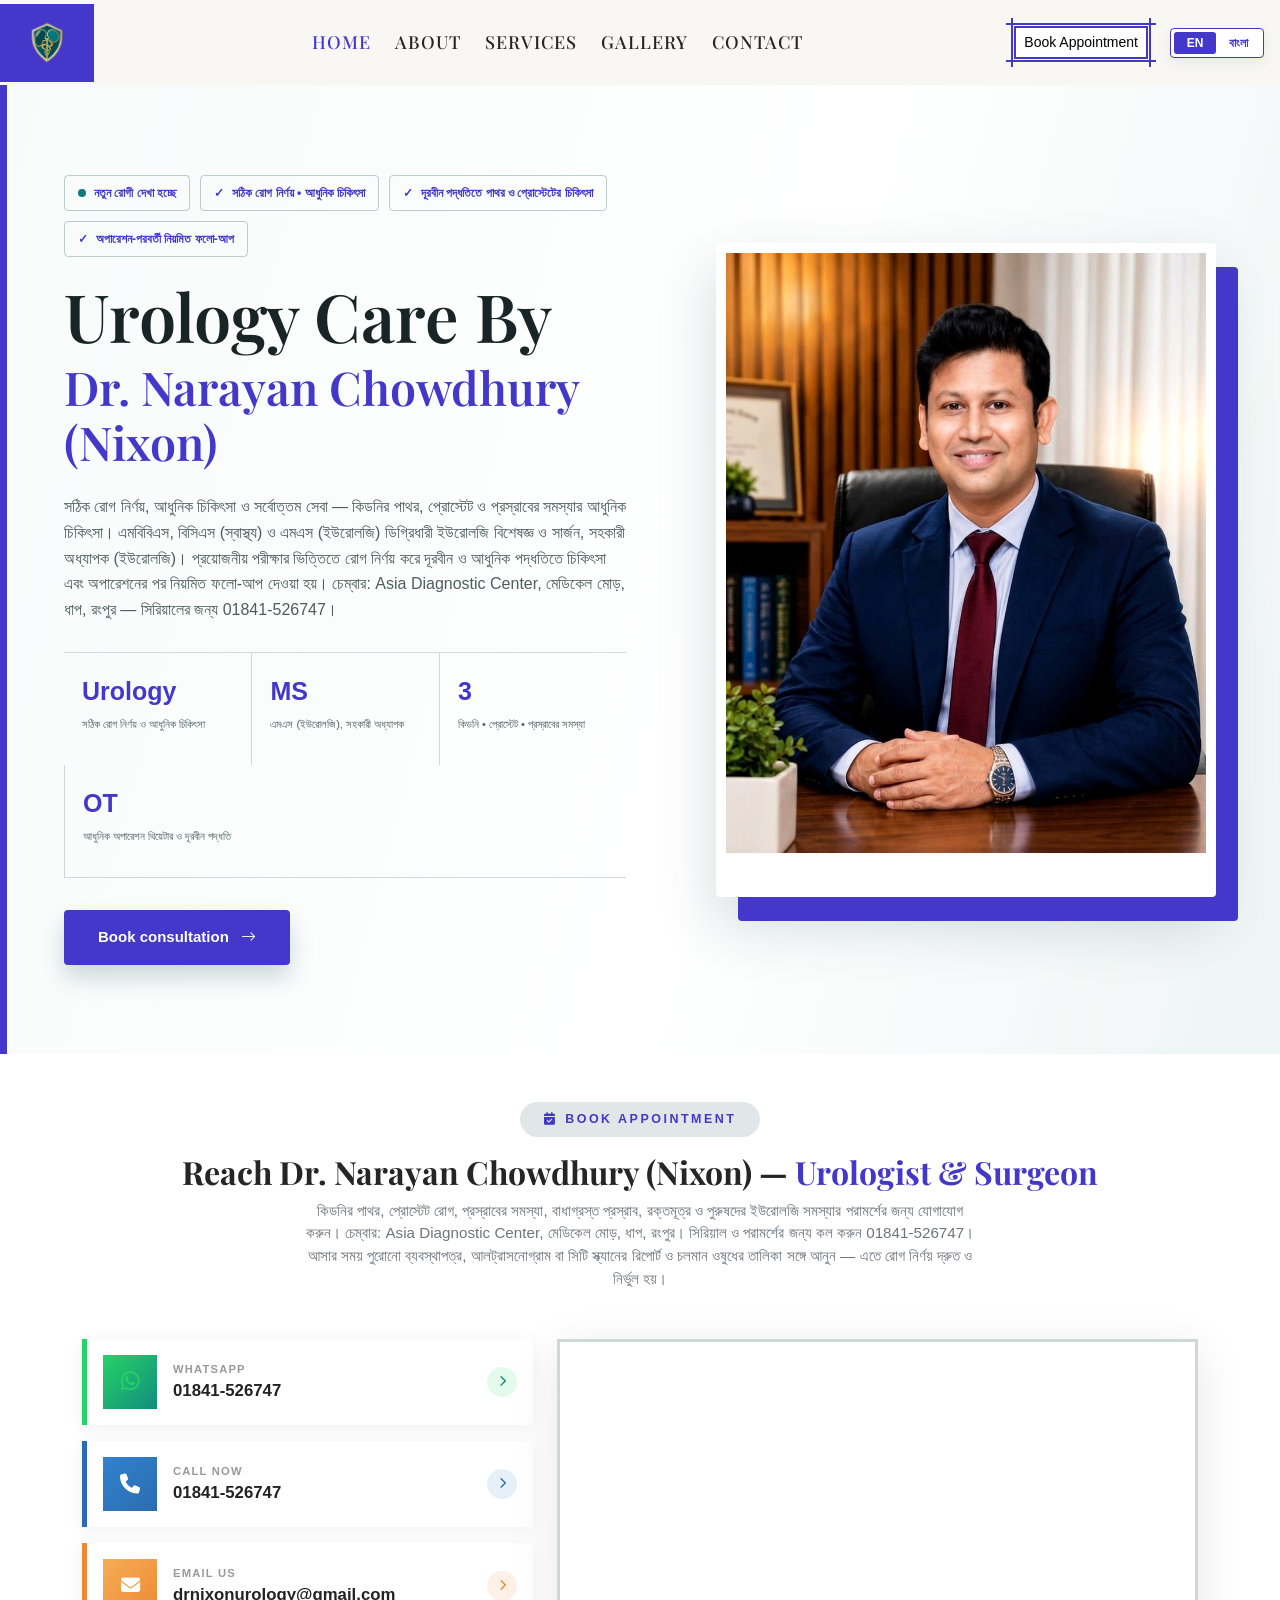
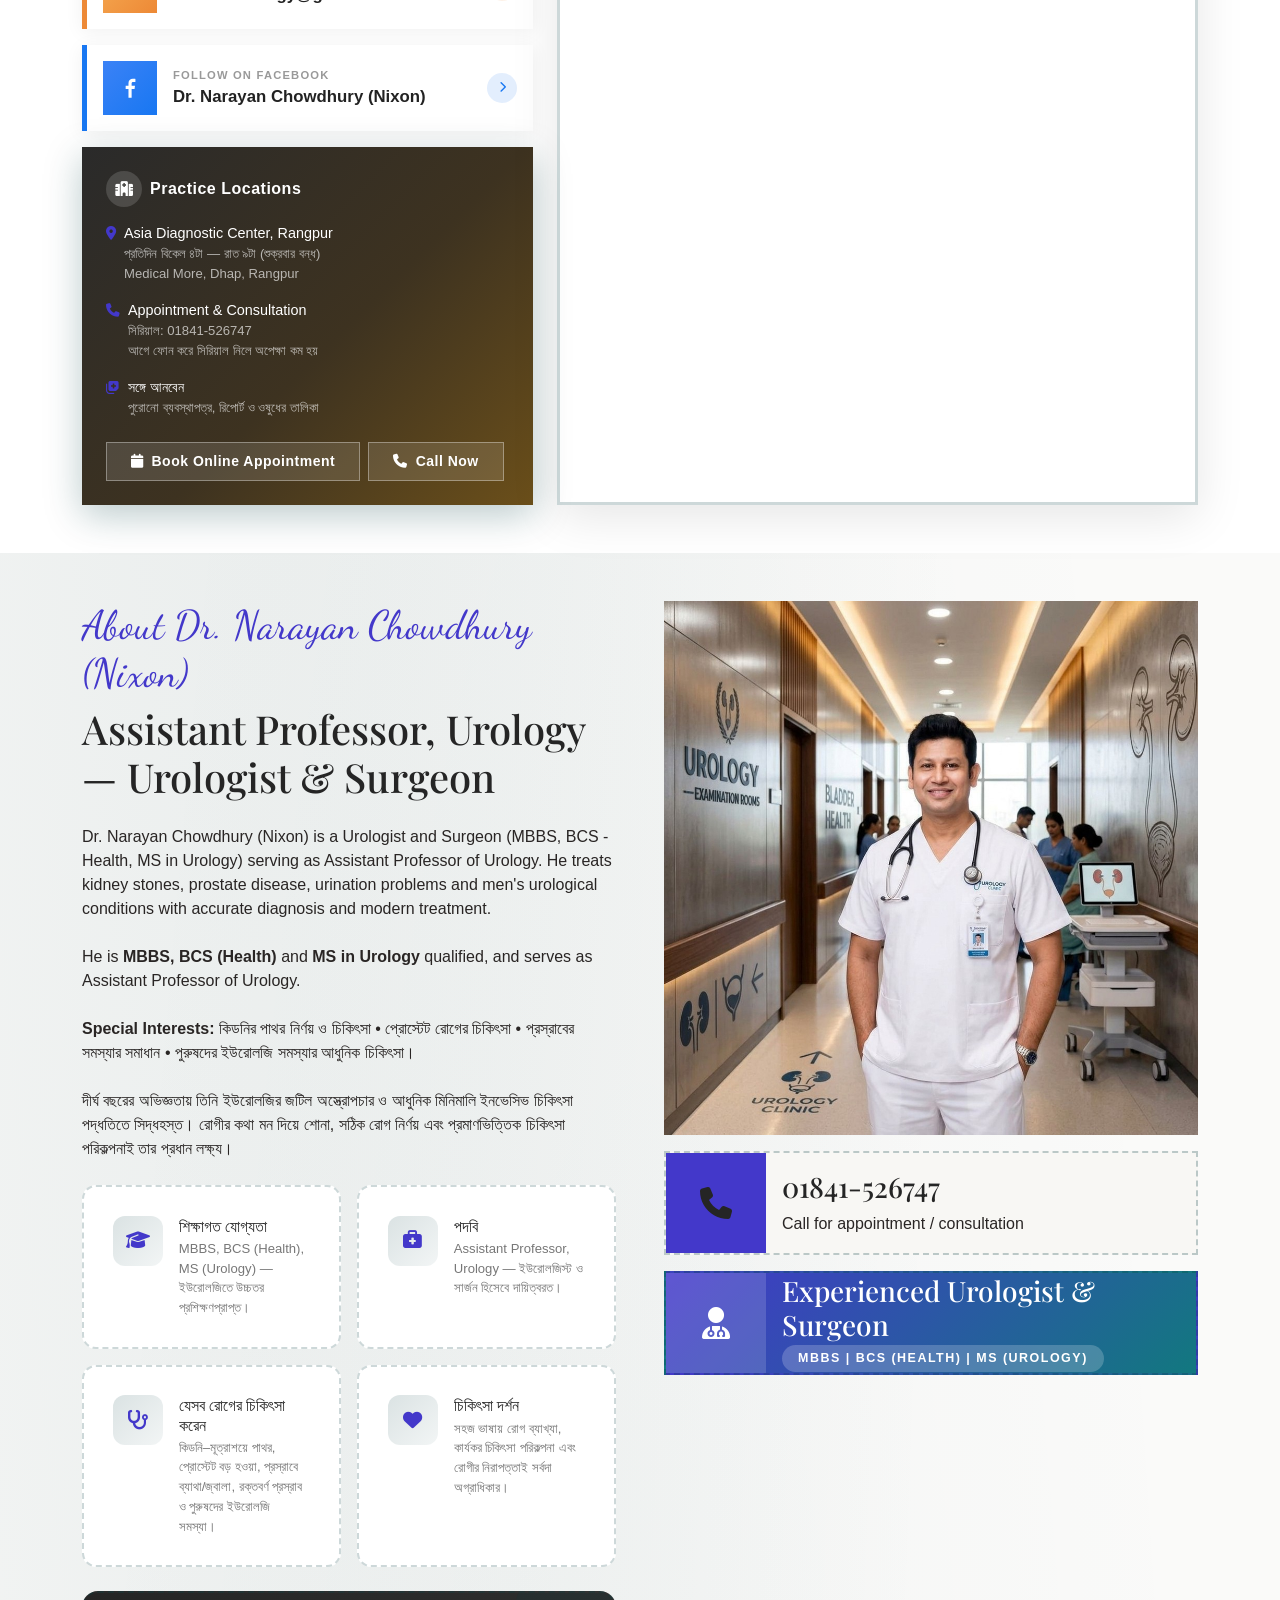
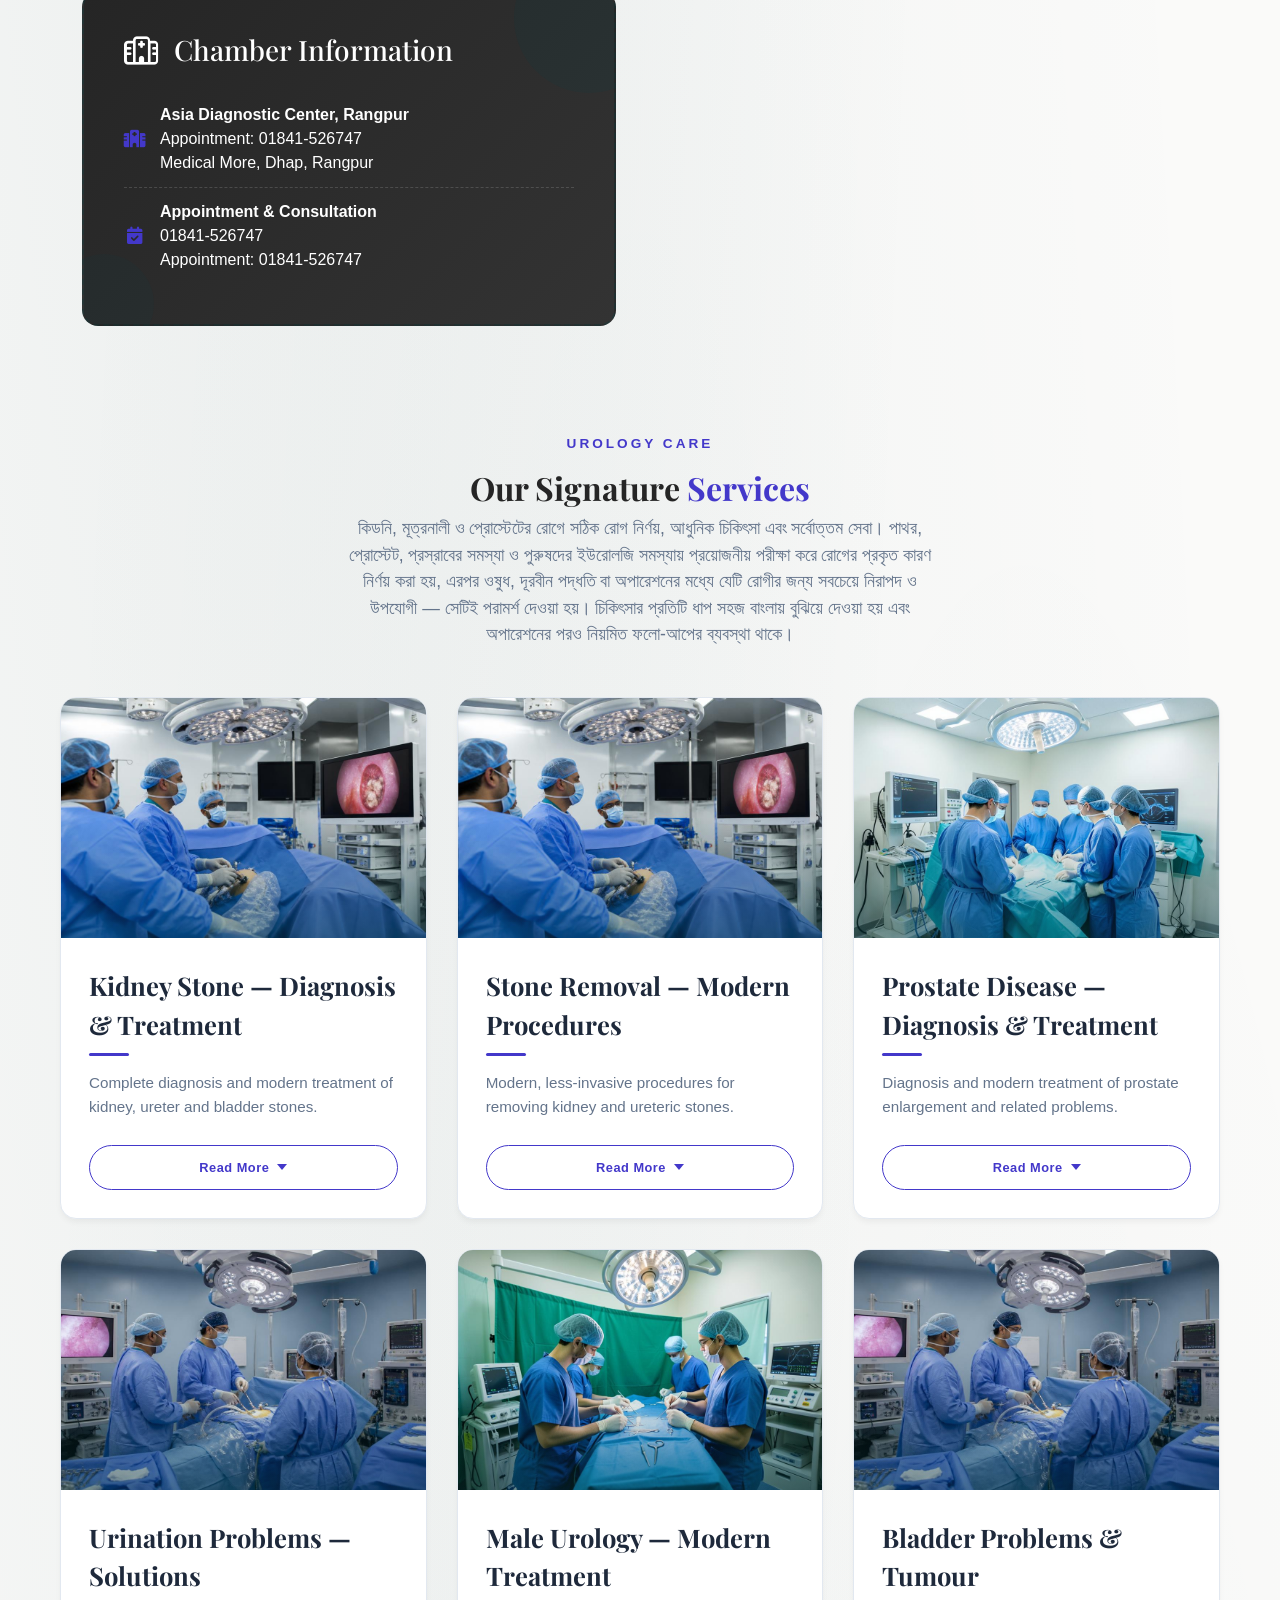
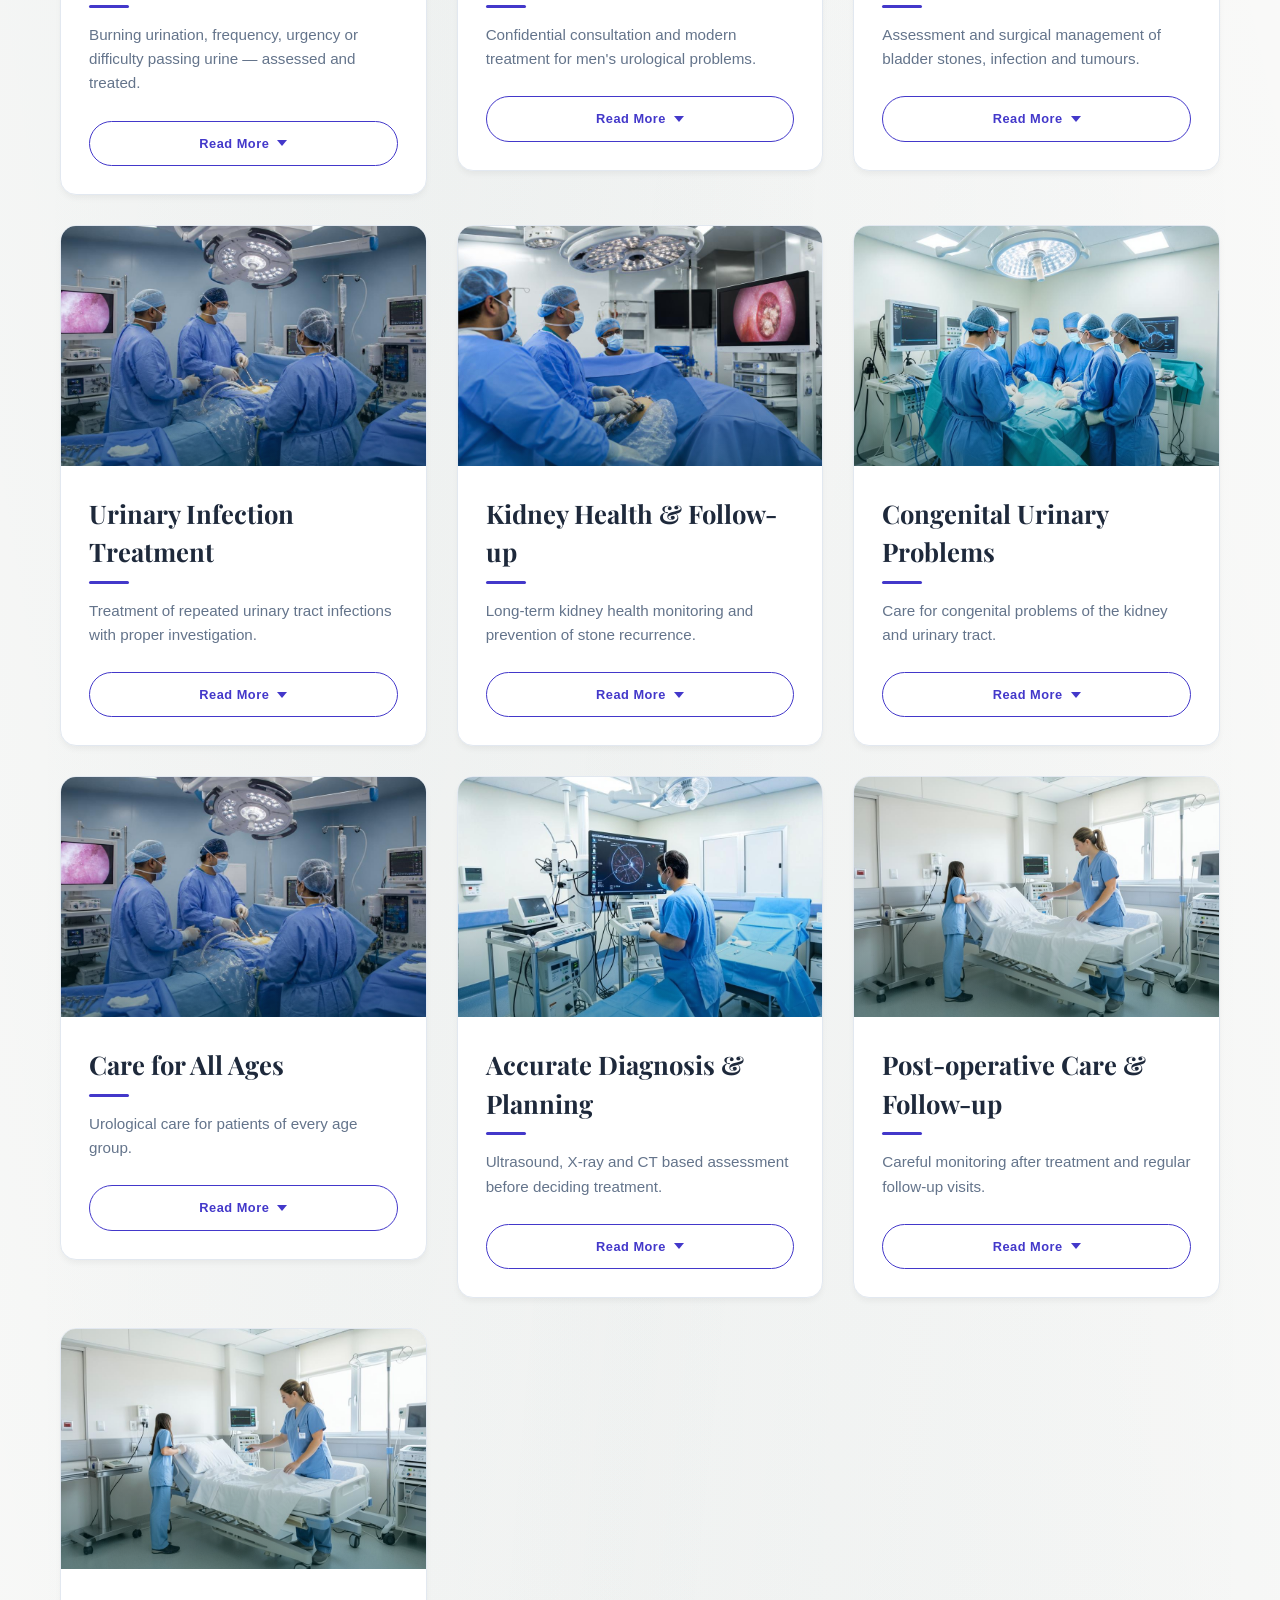
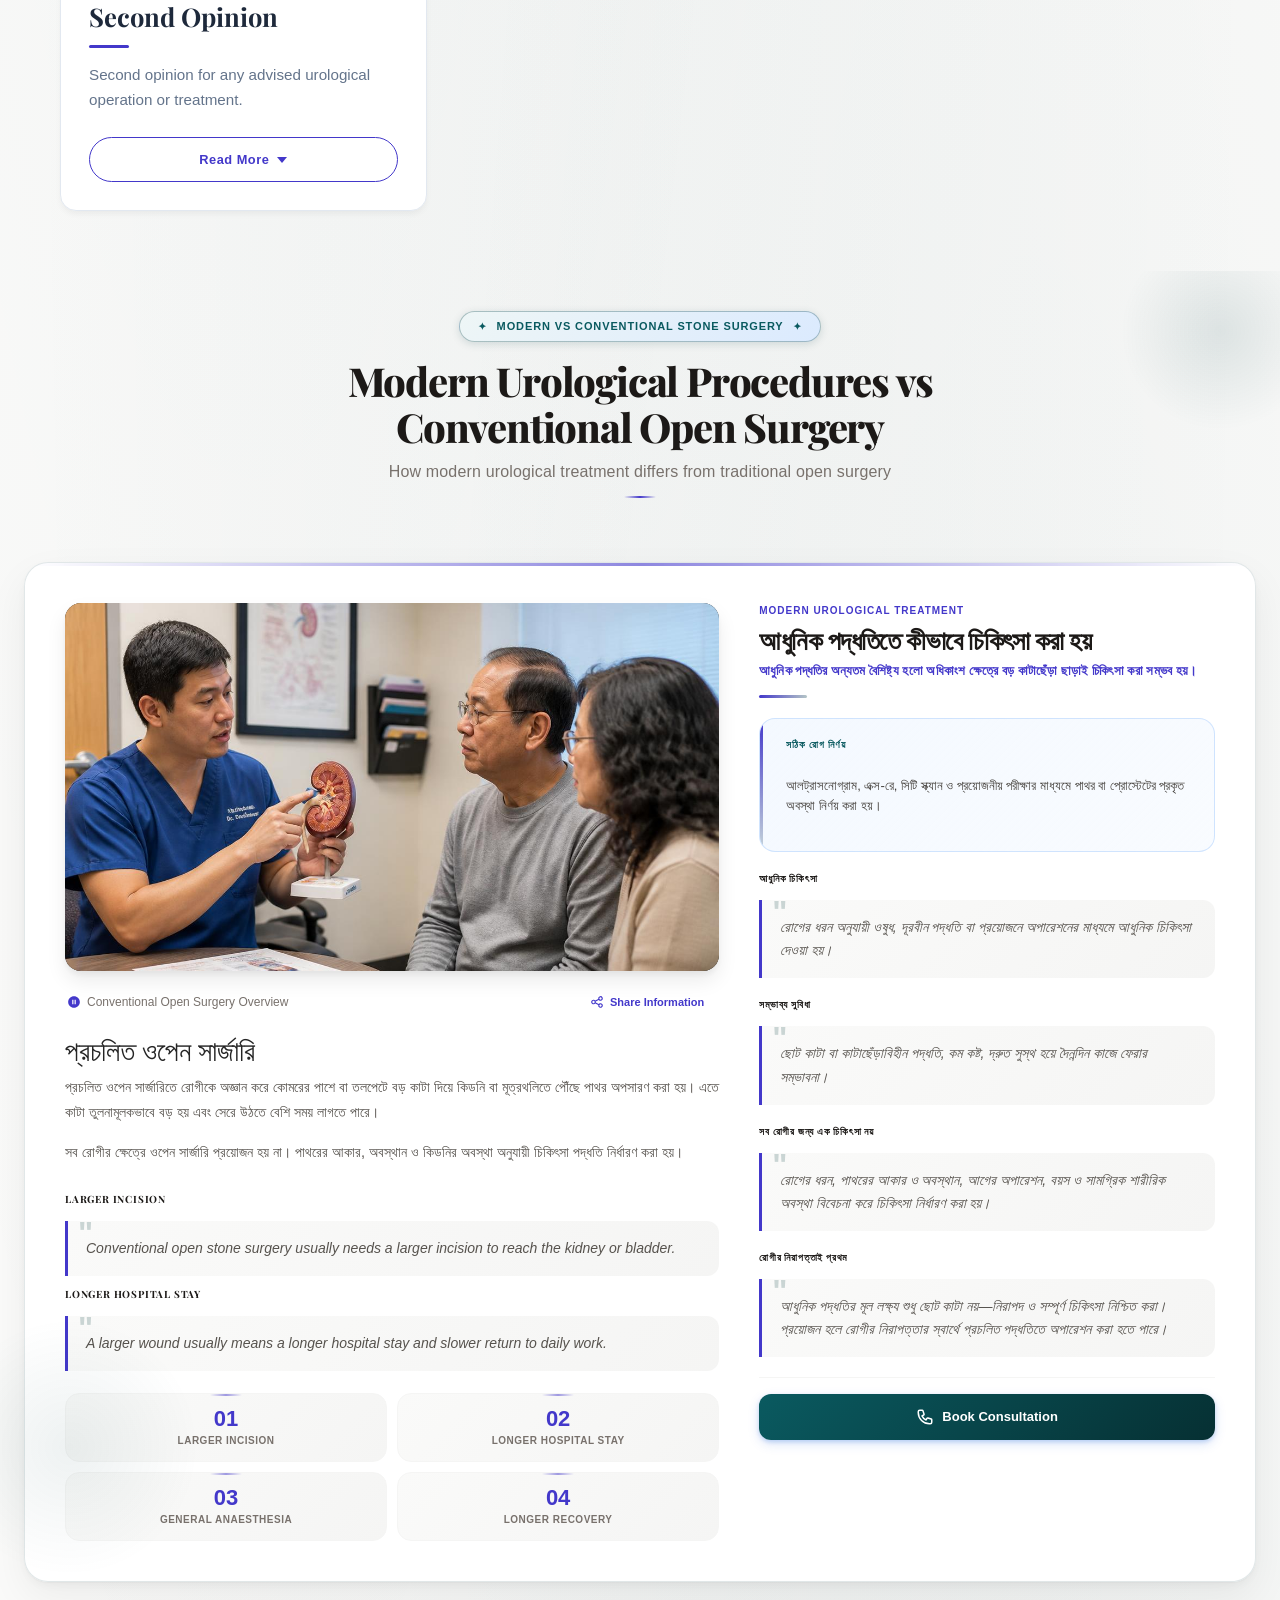
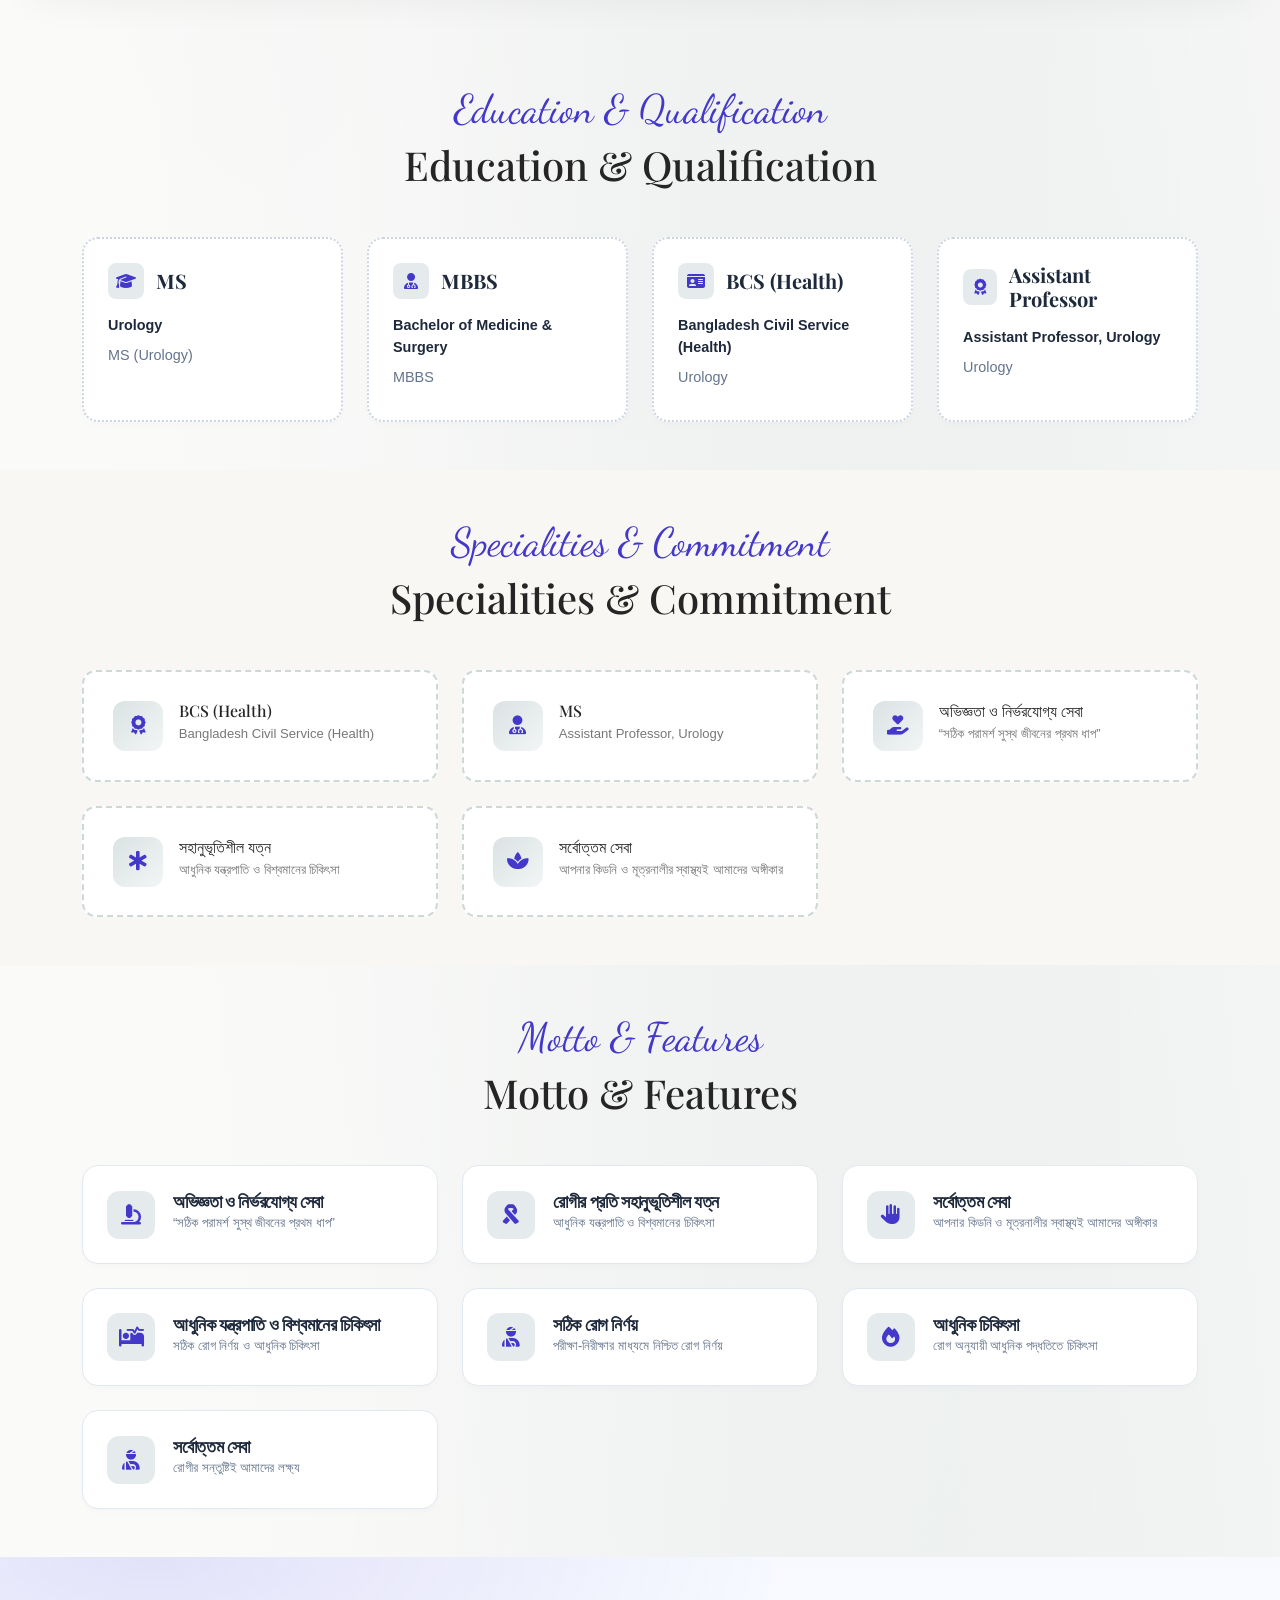
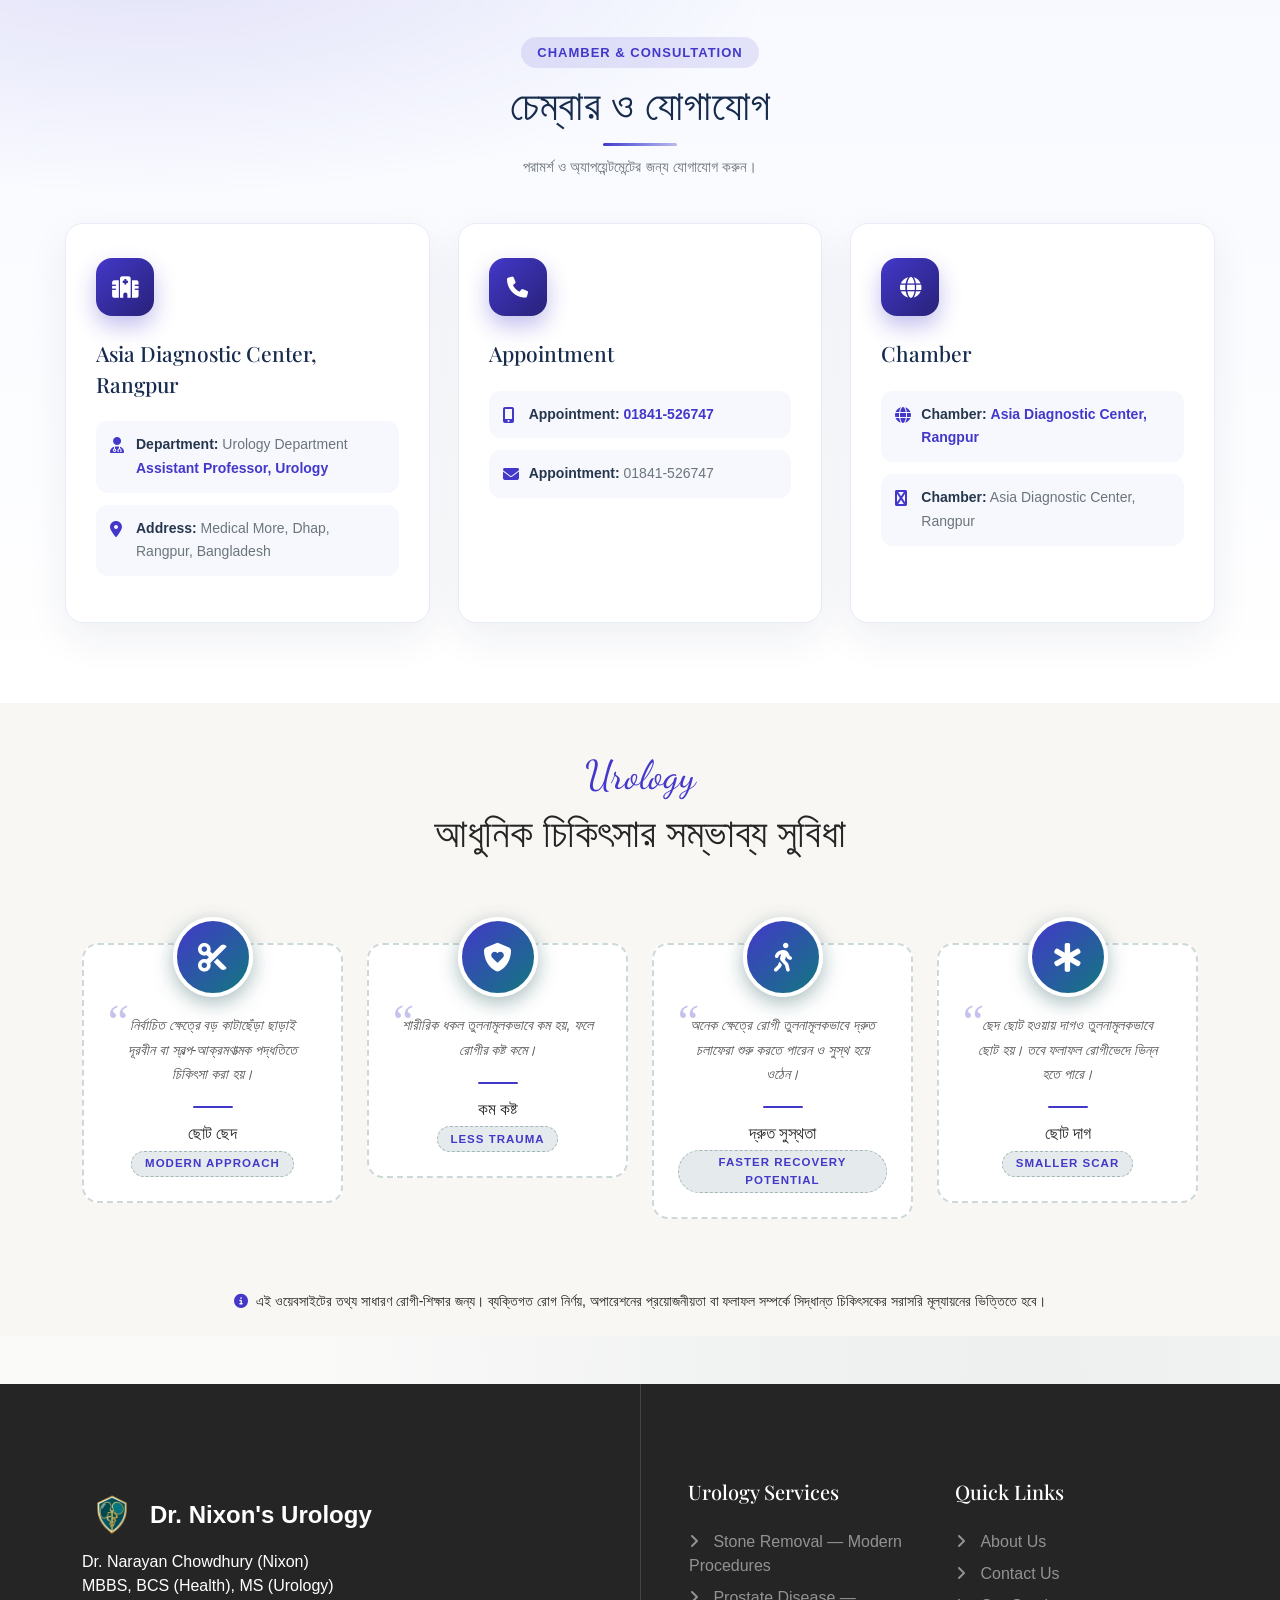
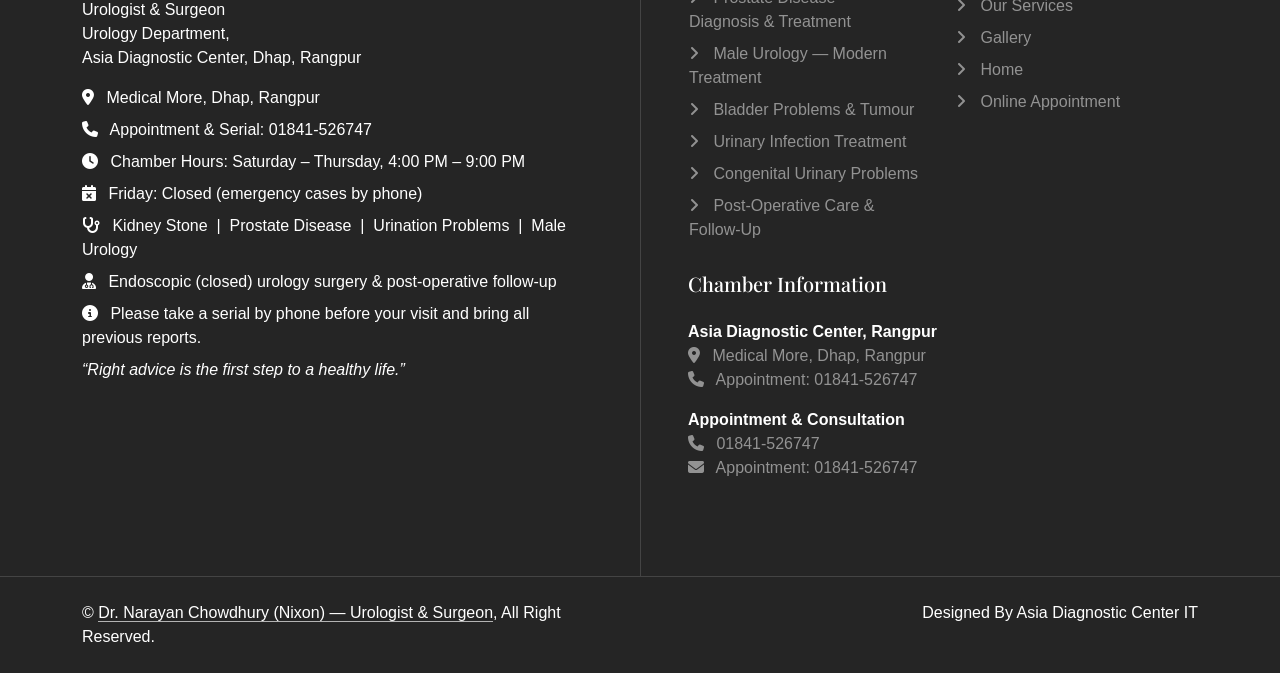
==== commit 480e214e: "Changes" ====
--- a/public/index.html
+++ b/public/index.html
@@ -343,27 +343,39 @@
                     <p class="mb-4">দীর্ঘ বছরের অভিজ্ঞতায় তিনি ইউরোলজির জটিল অস্ত্রোপচার ও আধুনিক মিনিমালি ইনভেসিভ চিকিৎসা পদ্ধতিতে সিদ্ধহস্ত। রোগীর কথা মন দিয়ে শোনা, সঠিক রোগ নির্ণয় এবং প্রমাণভিত্তিক চিকিৎসা পরিকল্পনাই তার প্রধান লক্ষ্য।</p>
                     <div class="row g-3 mb-4">
                         <div class="col-sm-6">
-                            <div class="p-3 rounded-3 h-100" style="background:#f7f9fa;border-left:4px solid var(--bs-primary);">
-                                <p class="mb-1 fw-bold" style="font-size:0.95rem;"><i class="fas fa-graduation-cap me-2 text-primary"></i>শিক্ষাগত যোগ্যতা</p>
-                                <p class="mb-0 text-muted" style="font-size:0.88rem;">MBBS, BCS (Health), MS (Urology) — ইউরোলজিতে উচ্চতর প্রশিক্ষণপ্রাপ্ত।</p>
+                            <div class="qual-card h-100">
+                                <div class="qual-icon"><i class="fas fa-graduation-cap"></i></div>
+                                <div>
+                                    <h6>শিক্ষাগত যোগ্যতা</h6>
+                                    <p>MBBS, BCS (Health), MS (Urology) — ইউরোলজিতে উচ্চতর প্রশিক্ষণপ্রাপ্ত।</p>
+                                </div>
                             </div>
                         </div>
                         <div class="col-sm-6">
-                            <div class="p-3 rounded-3 h-100" style="background:#f7f9fa;border-left:4px solid var(--bs-primary);">
-                                <p class="mb-1 fw-bold" style="font-size:0.95rem;"><i class="fas fa-briefcase-medical me-2 text-primary"></i>পদবি</p>
-                                <p class="mb-0 text-muted" style="font-size:0.88rem;">Assistant Professor, Urology — ইউরোলজিস্ট ও সার্জন হিসেবে দায়িত্বরত।</p>
+                            <div class="qual-card h-100">
+                                <div class="qual-icon"><i class="fas fa-briefcase-medical"></i></div>
+                                <div>
+                                    <h6>পদবি</h6>
+                                    <p>Assistant Professor, Urology — ইউরোলজিস্ট ও সার্জন হিসেবে দায়িত্বরত।</p>
+                                </div>
                             </div>
                         </div>
                         <div class="col-sm-6">
-                            <div class="p-3 rounded-3 h-100" style="background:#f7f9fa;border-left:4px solid var(--bs-primary);">
-                                <p class="mb-1 fw-bold" style="font-size:0.95rem;"><i class="fas fa-stethoscope me-2 text-primary"></i>যেসব রোগের চিকিৎসা করেন</p>
-                                <p class="mb-0 text-muted" style="font-size:0.88rem;">কিডনি–মূত্রাশয়ে পাথর, প্রোস্টেট বড় হওয়া, প্রস্রাবে ব্যাথা/জ্বালা, রক্তবর্ণ প্রস্রাব ও পুরুষদের ইউরোলজি সমস্যা।</p>
+                            <div class="qual-card h-100">
+                                <div class="qual-icon"><i class="fas fa-stethoscope"></i></div>
+                                <div>
+                                    <h6>যেসব রোগের চিকিৎসা করেন</h6>
+                                    <p>কিডনি–মূত্রাশয়ে পাথর, প্রোস্টেট বড় হওয়া, প্রস্রাবে ব্যাথা/জ্বালা, রক্তবর্ণ প্রস্রাব ও পুরুষদের ইউরোলজি সমস্যা।</p>
+                                </div>
                             </div>
                         </div>
                         <div class="col-sm-6">
-                            <div class="p-3 rounded-3 h-100" style="background:#f7f9fa;border-left:4px solid var(--bs-primary);">
-                                <p class="mb-1 fw-bold" style="font-size:0.95rem;"><i class="fas fa-heart me-2 text-primary"></i>চিকিৎসা দর্শন</p>
-                                <p class="mb-0 text-muted" style="font-size:0.88rem;">সহজ ভাষায় রোগ ব্যাখ্যা, কার্যকর চিকিৎসা পরিকল্পনা এবং রোগীর নিরাপত্তাই সর্বদা অগ্রাধিকার।</p>
+                            <div class="qual-card h-100">
+                                <div class="qual-icon"><i class="fas fa-heart"></i></div>
+                                <div>
+                                    <h6>চিকিৎসা দর্শন</h6>
+                                    <p>সহজ ভাষায় রোগ ব্যাখ্যা, কার্যকর চিকিৎসা পরিকল্পনা এবং রোগীর নিরাপত্তাই সর্বদা অগ্রাধিকার।</p>
+                                </div>
                             </div>
                         </div>
                     </div>
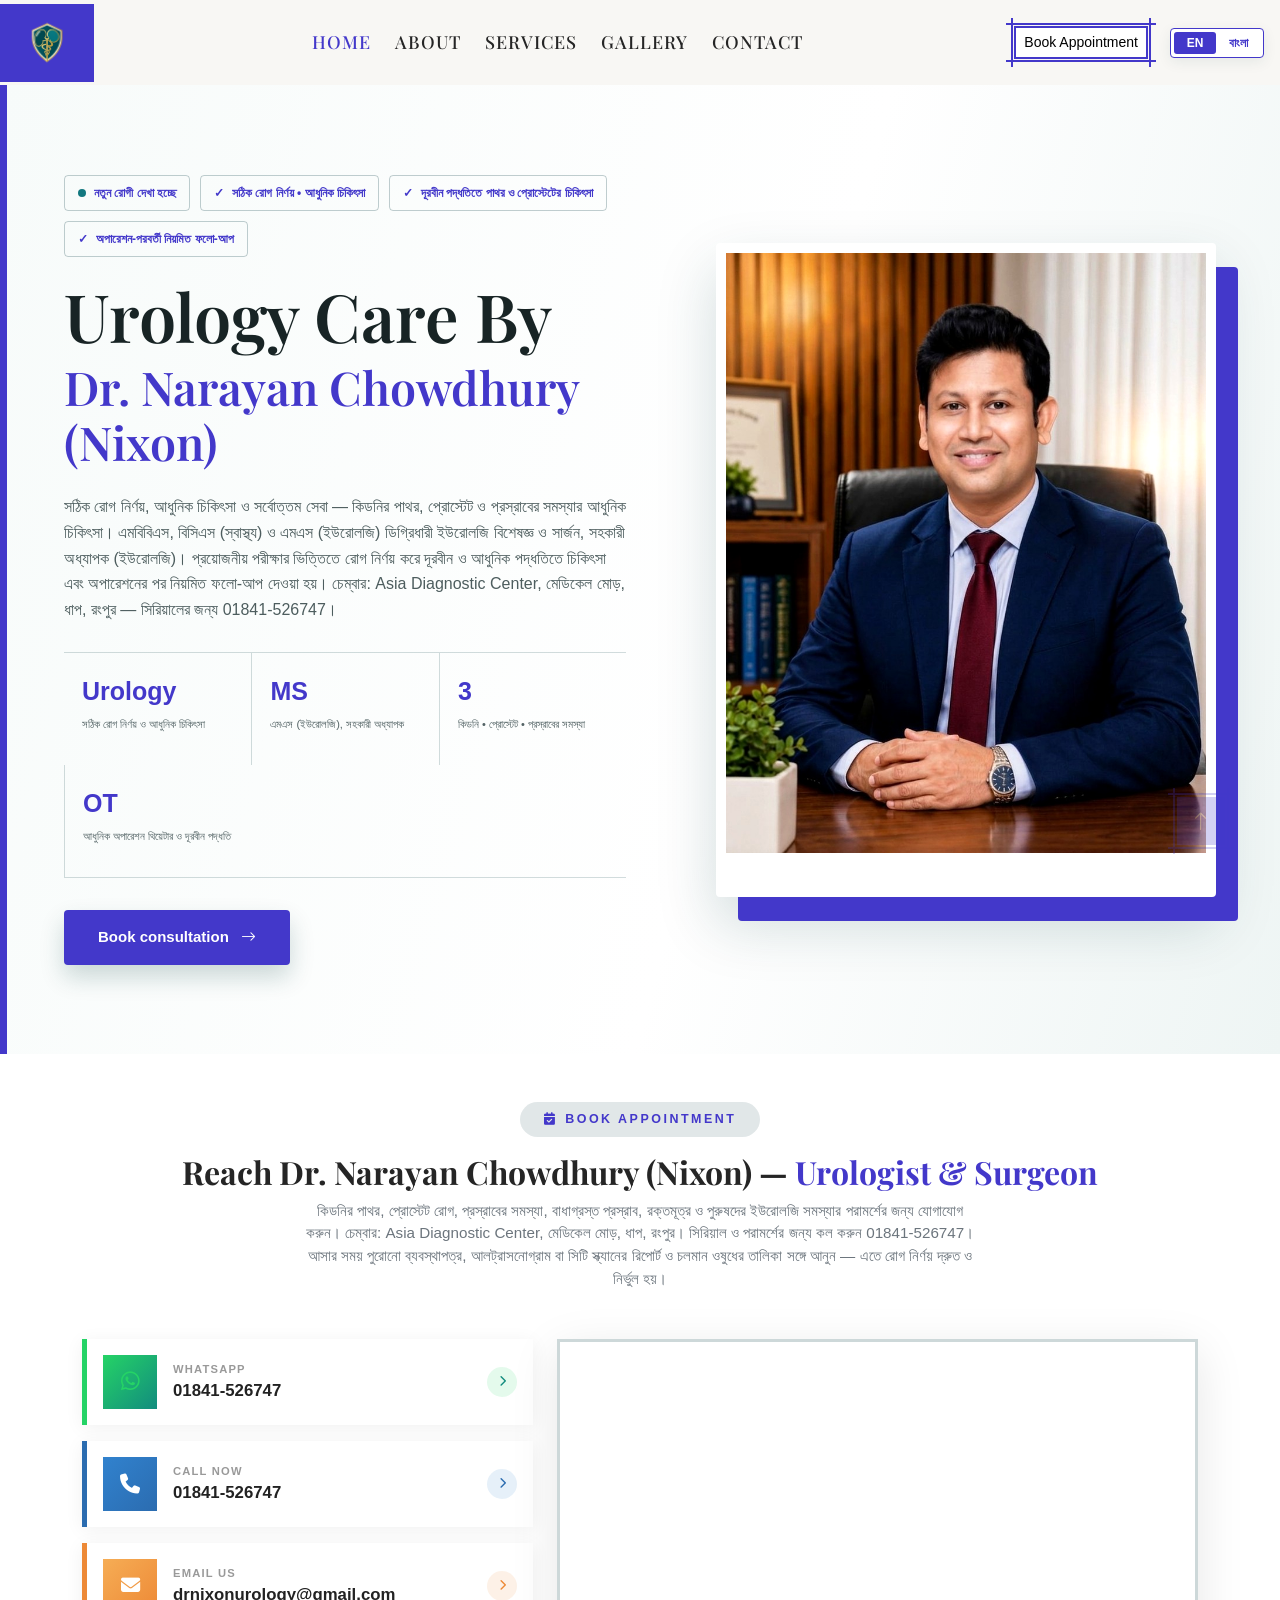
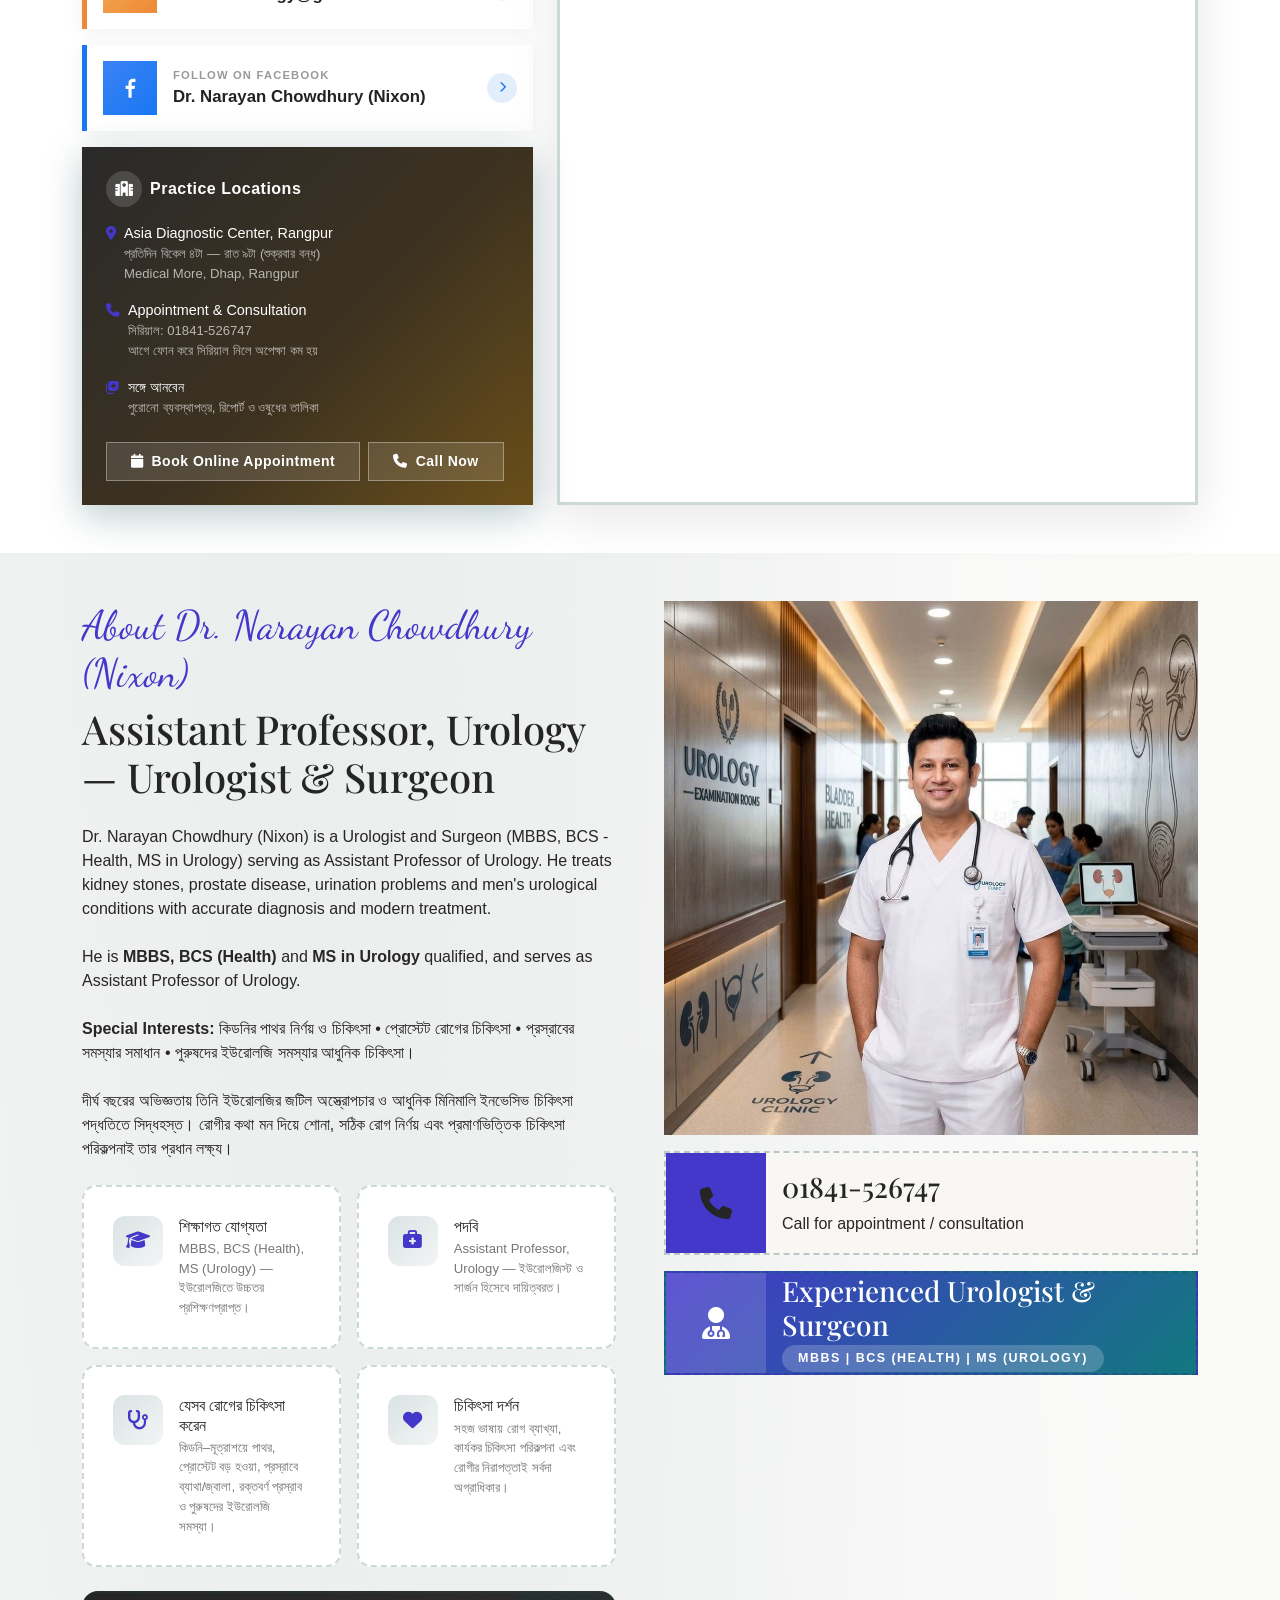
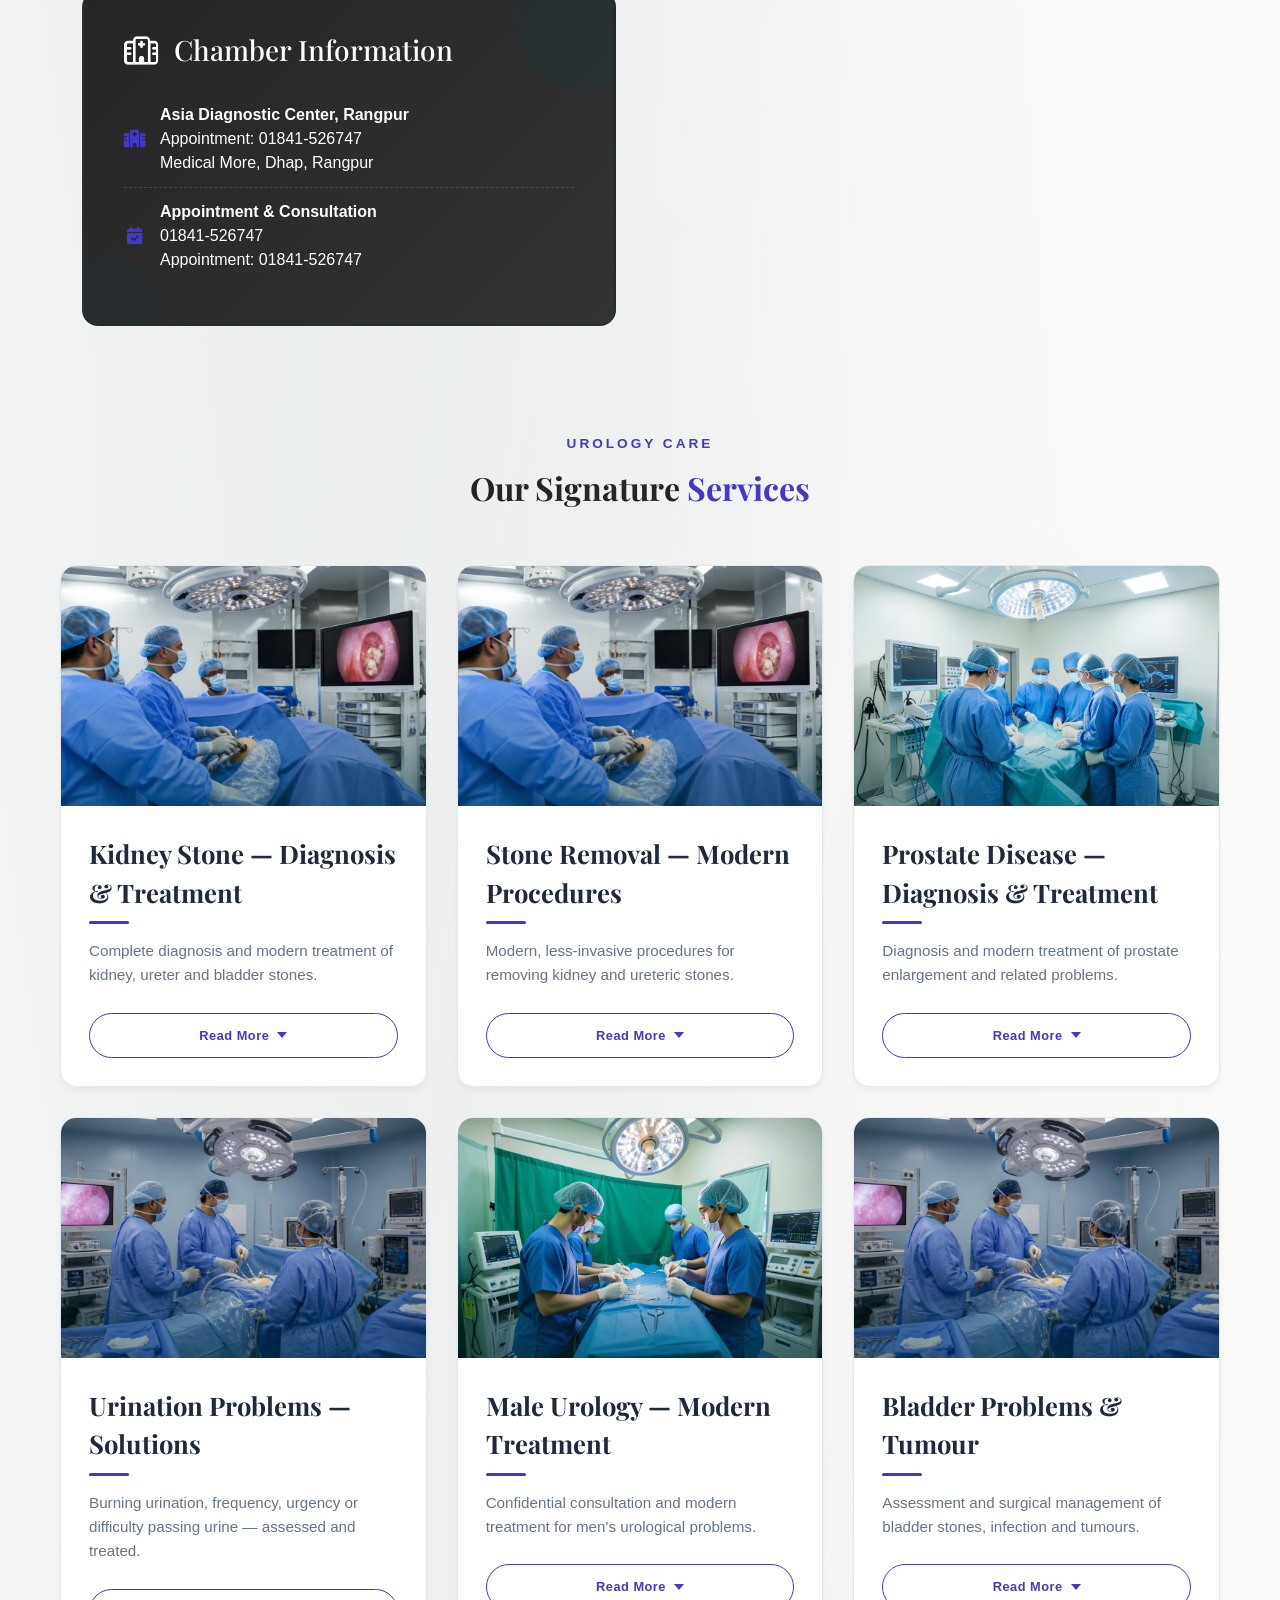
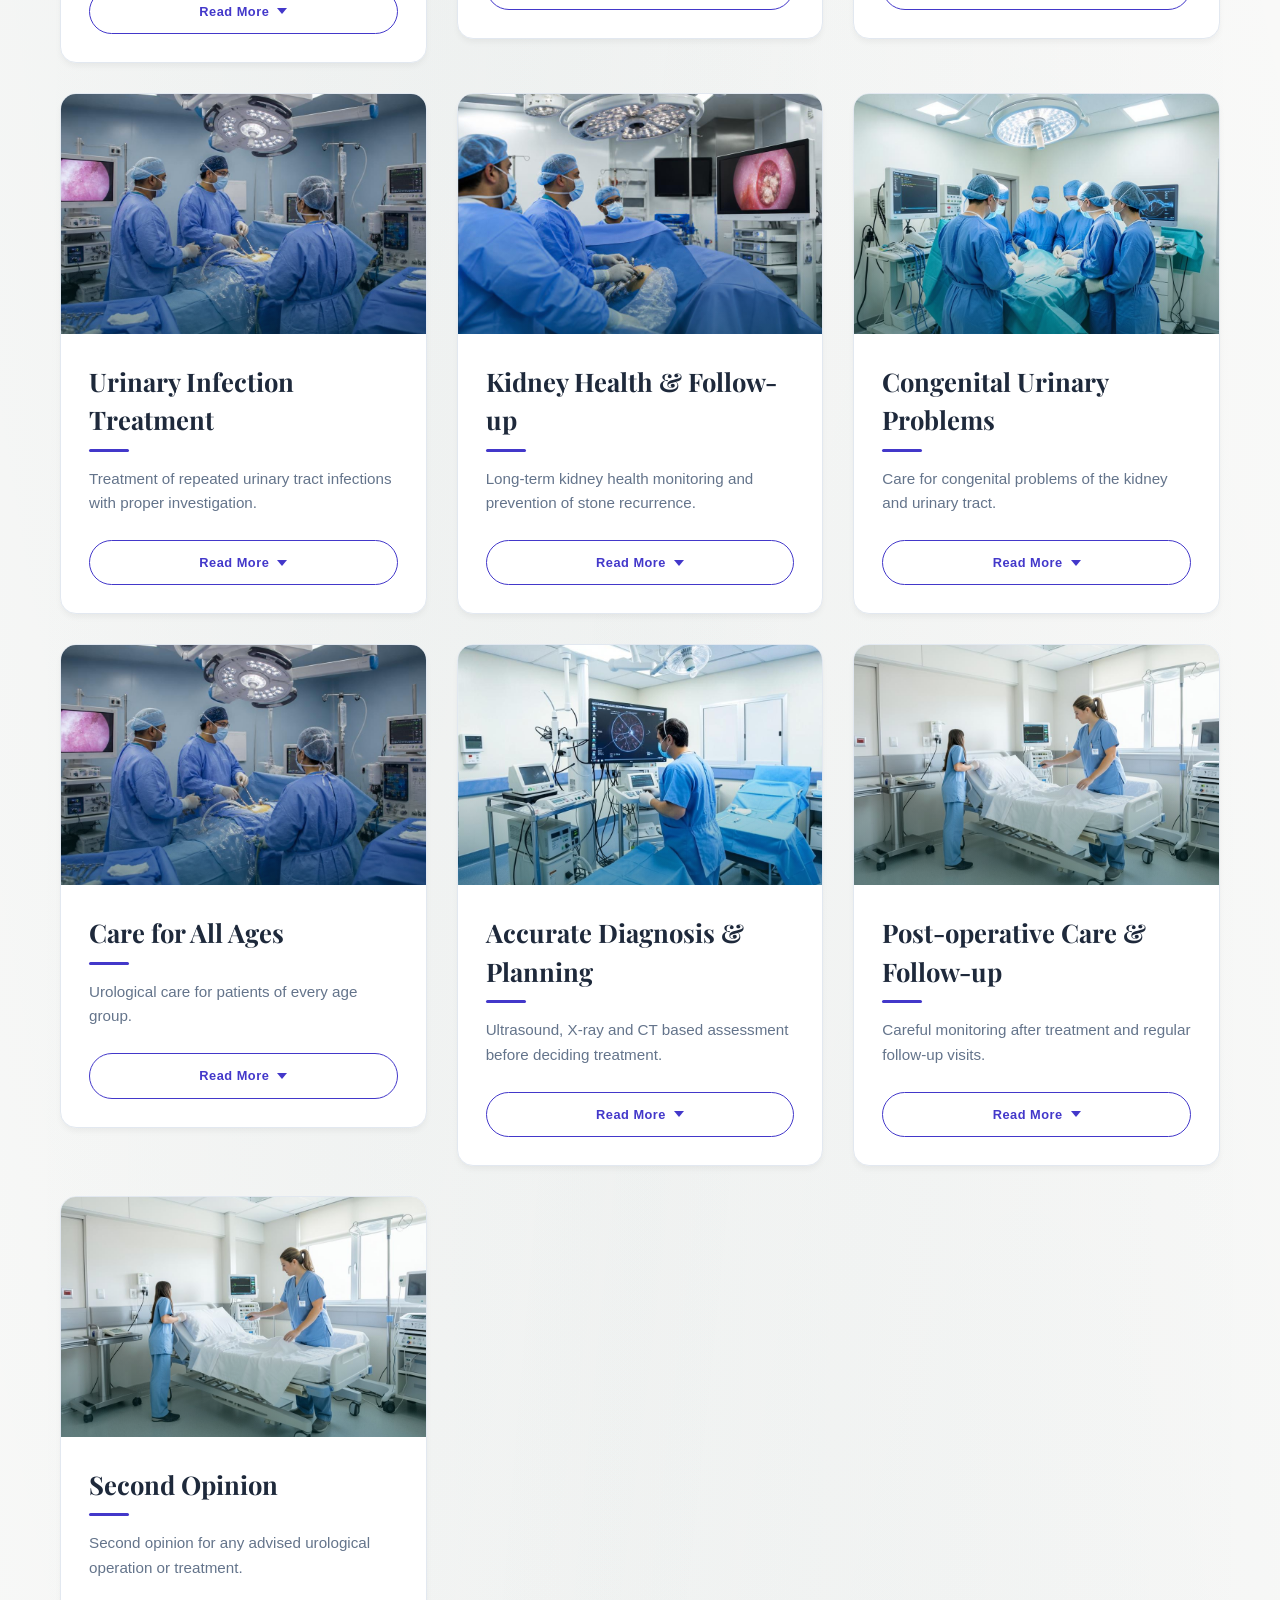
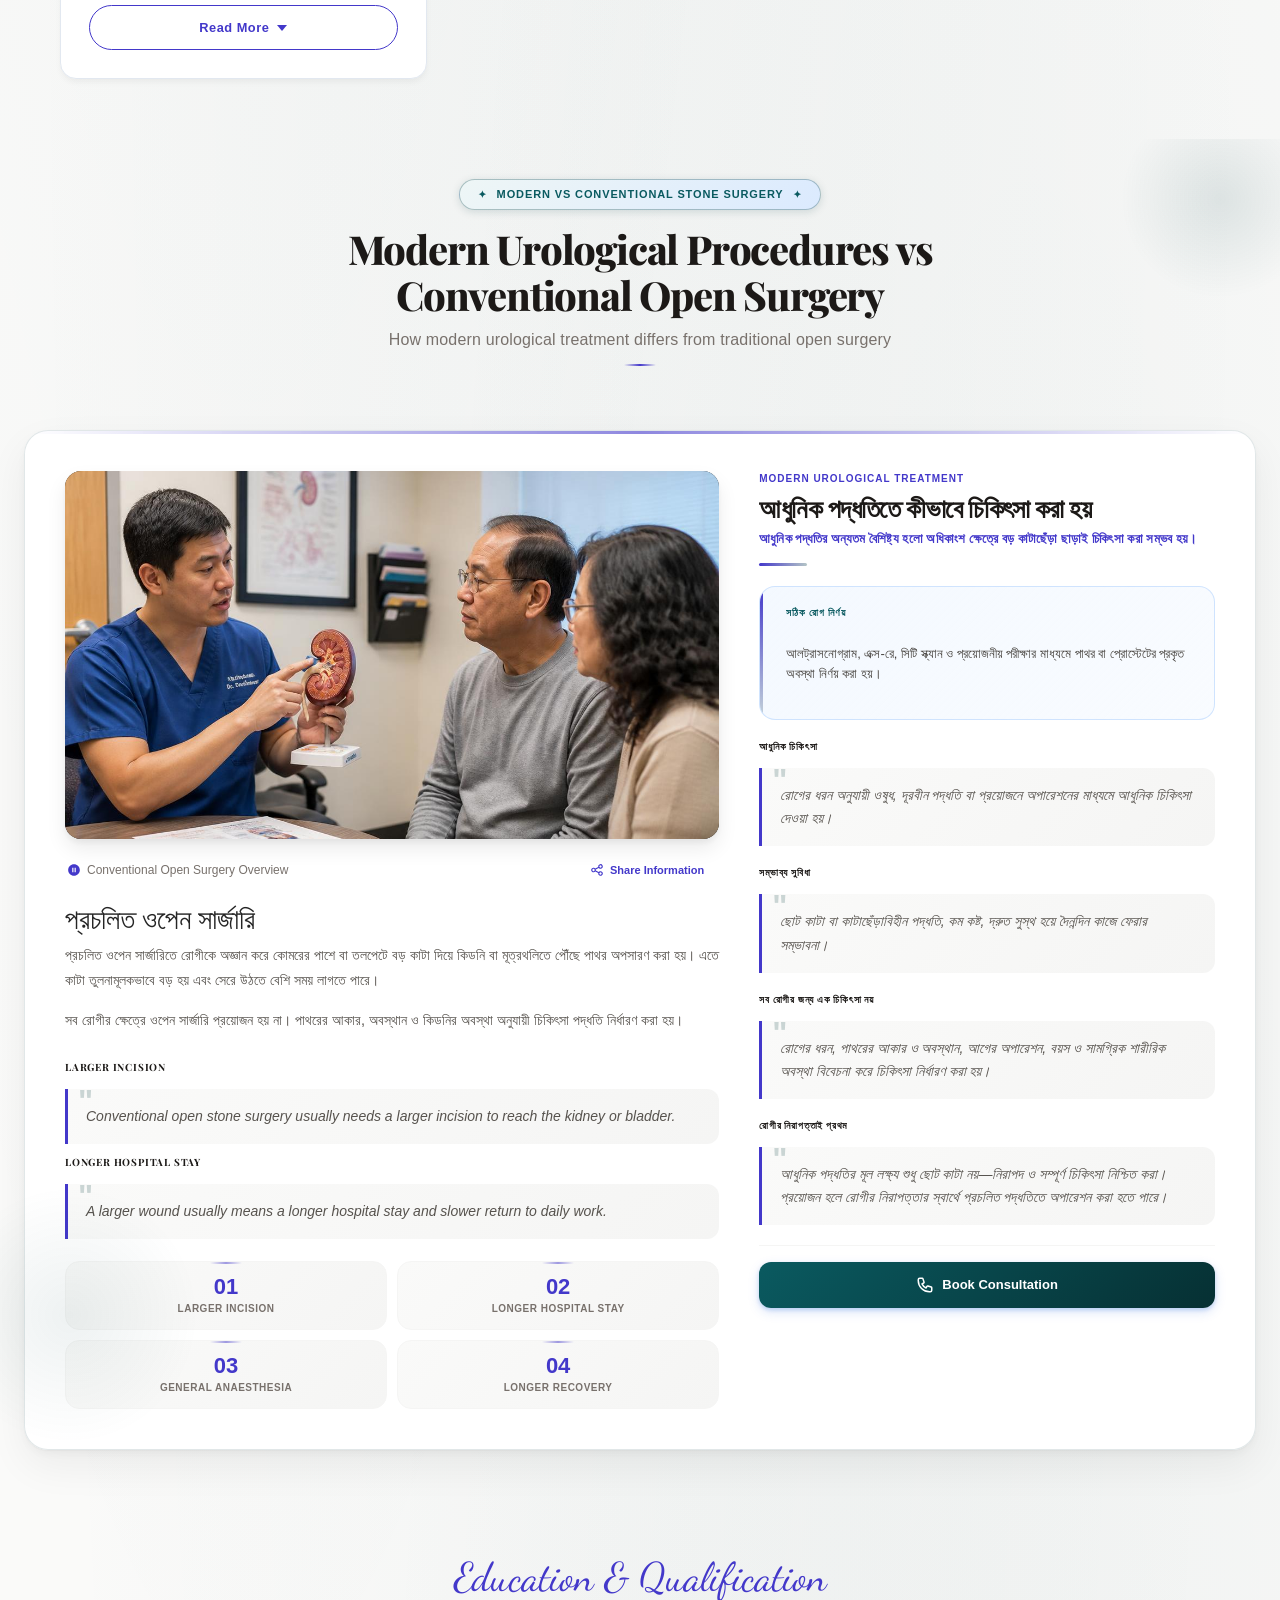
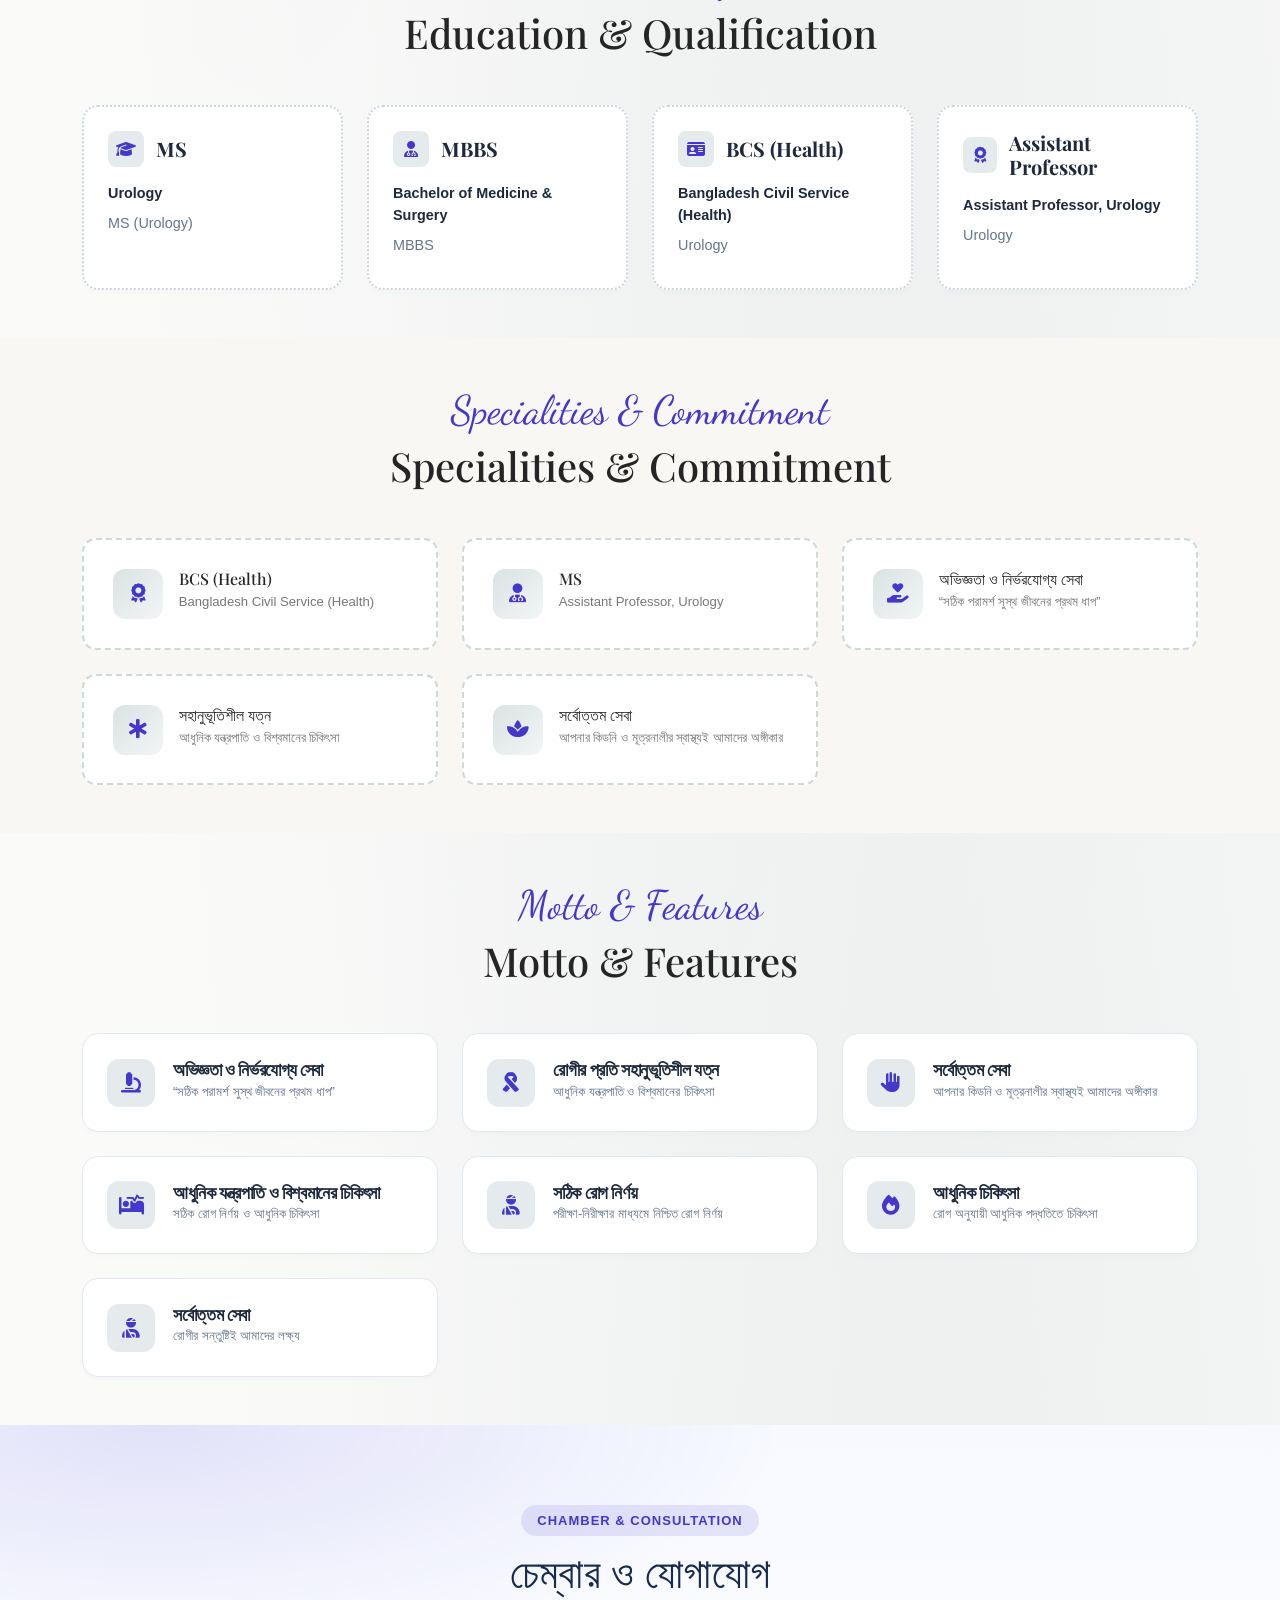
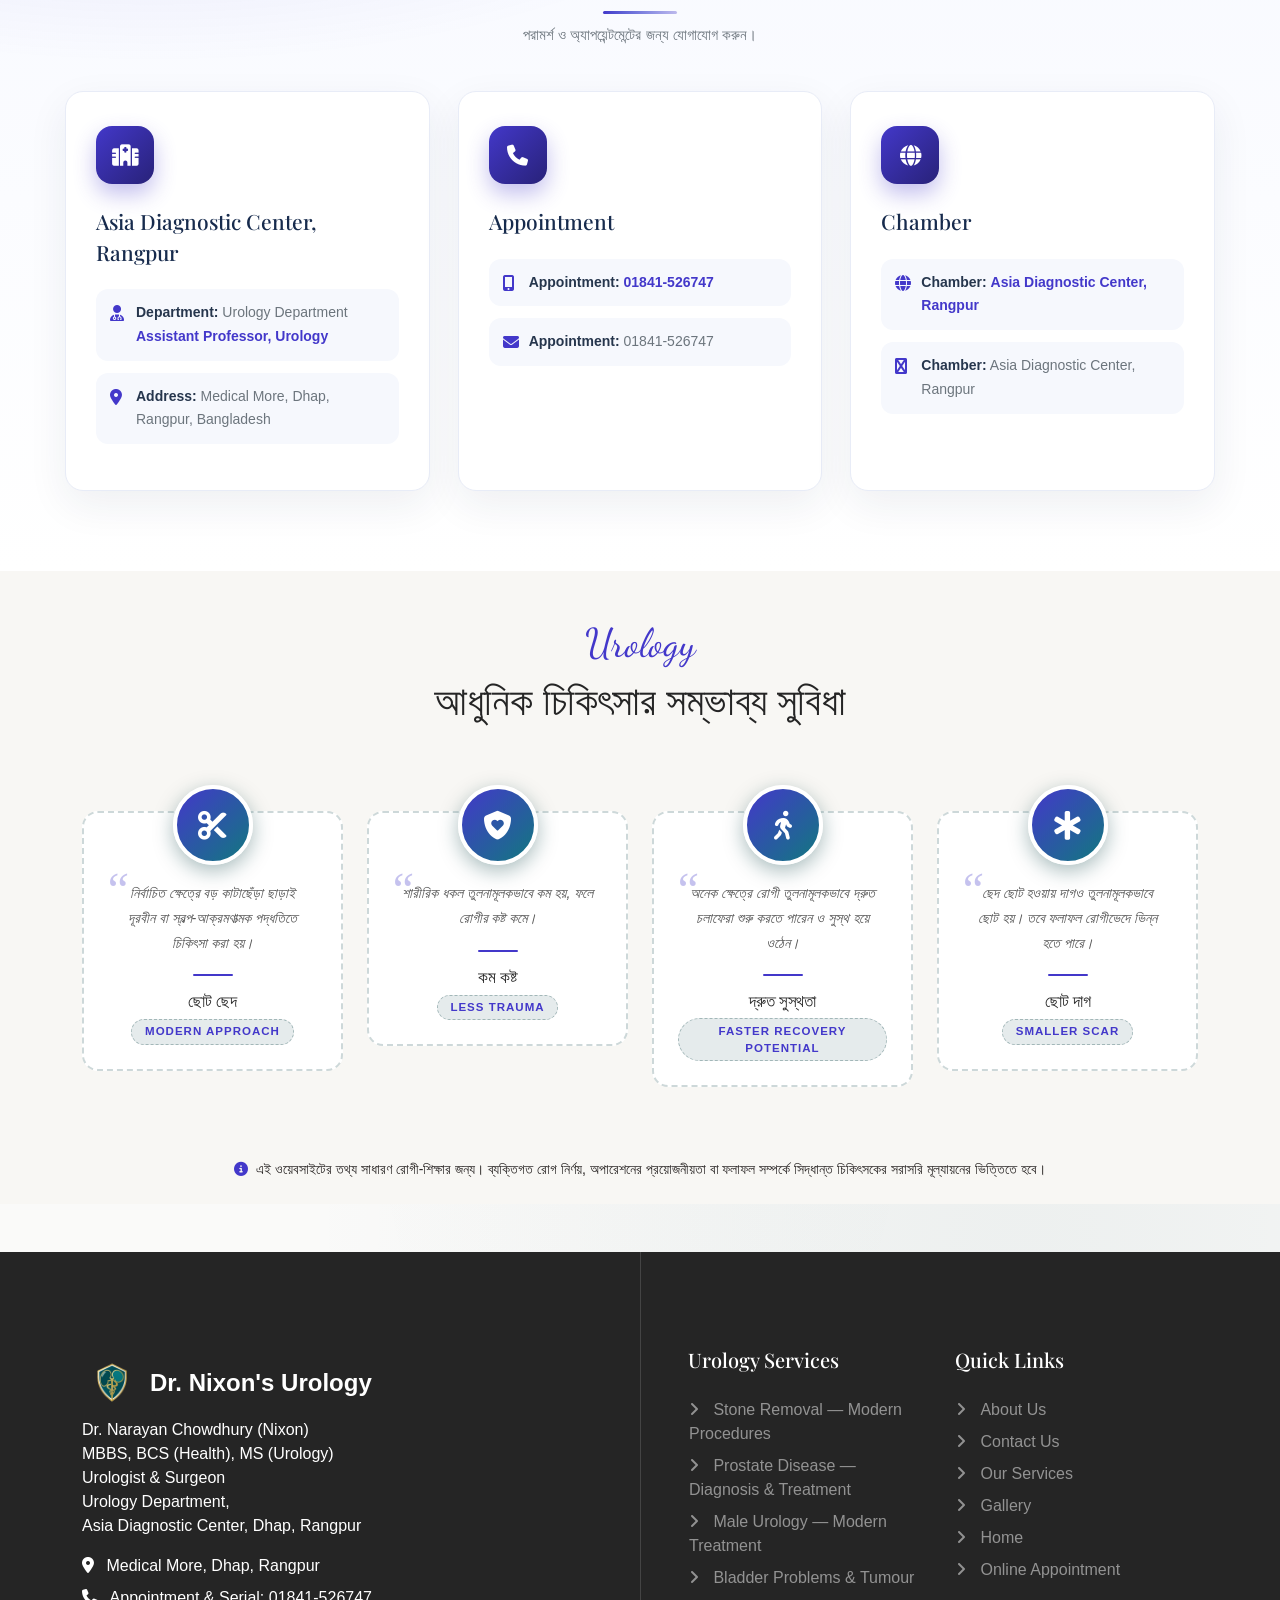
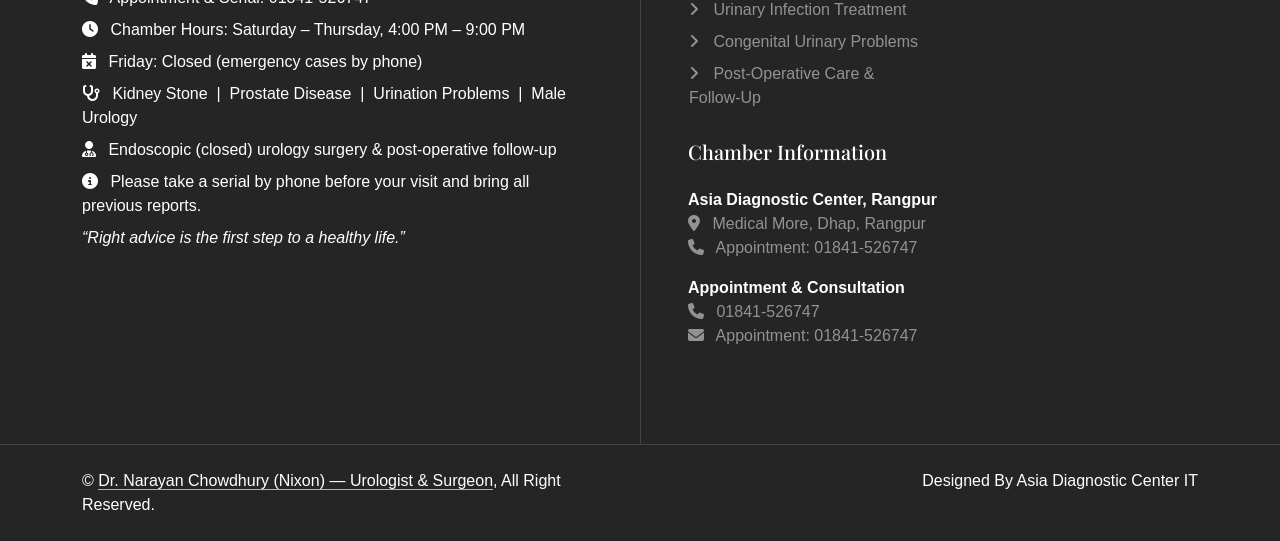
==== commit ce8aa40b: "Changes" ====
--- a/public/index.html
+++ b/public/index.html
@@ -455,9 +455,7 @@
    <div class="ser1">
         <div class="ser2">
             <div class="ser3">Urology Care</div>
-             <h2 class="fw-bold mb-2" style="font-size: 2rem;">Our Signature <span class="text-primary">Services</span></h2>
-             
-            <div class="ser5">কিডনি, মূত্রনালী ও প্রোস্টেটের রোগে সঠিক রোগ নির্ণয়, আধুনিক চিকিৎসা এবং সর্বোত্তম সেবা। পাথর, প্রোস্টেট, প্রস্রাবের সমস্যা ও পুরুষদের ইউরোলজি সমস্যায় প্রয়োজনীয় পরীক্ষা করে রোগের প্রকৃত কারণ নির্ণয় করা হয়, এরপর ওষুধ, দূরবীন পদ্ধতি বা অপারেশনের মধ্যে যেটি রোগীর জন্য সবচেয়ে নিরাপদ ও উপযোগী — সেটিই পরামর্শ দেওয়া হয়। চিকিৎসার প্রতিটি ধাপ সহজ বাংলায় বুঝিয়ে দেওয়া হয় এবং অপারেশনের পরও নিয়মিত ফলো-আপের ব্যবস্থা থাকে।</div>
+              <h2 class="fw-bold mb-2" style="font-size: 2rem;">Our Signature <span class="text-primary">Services</span></h2>
         </div>
 
         <div class="ser6">
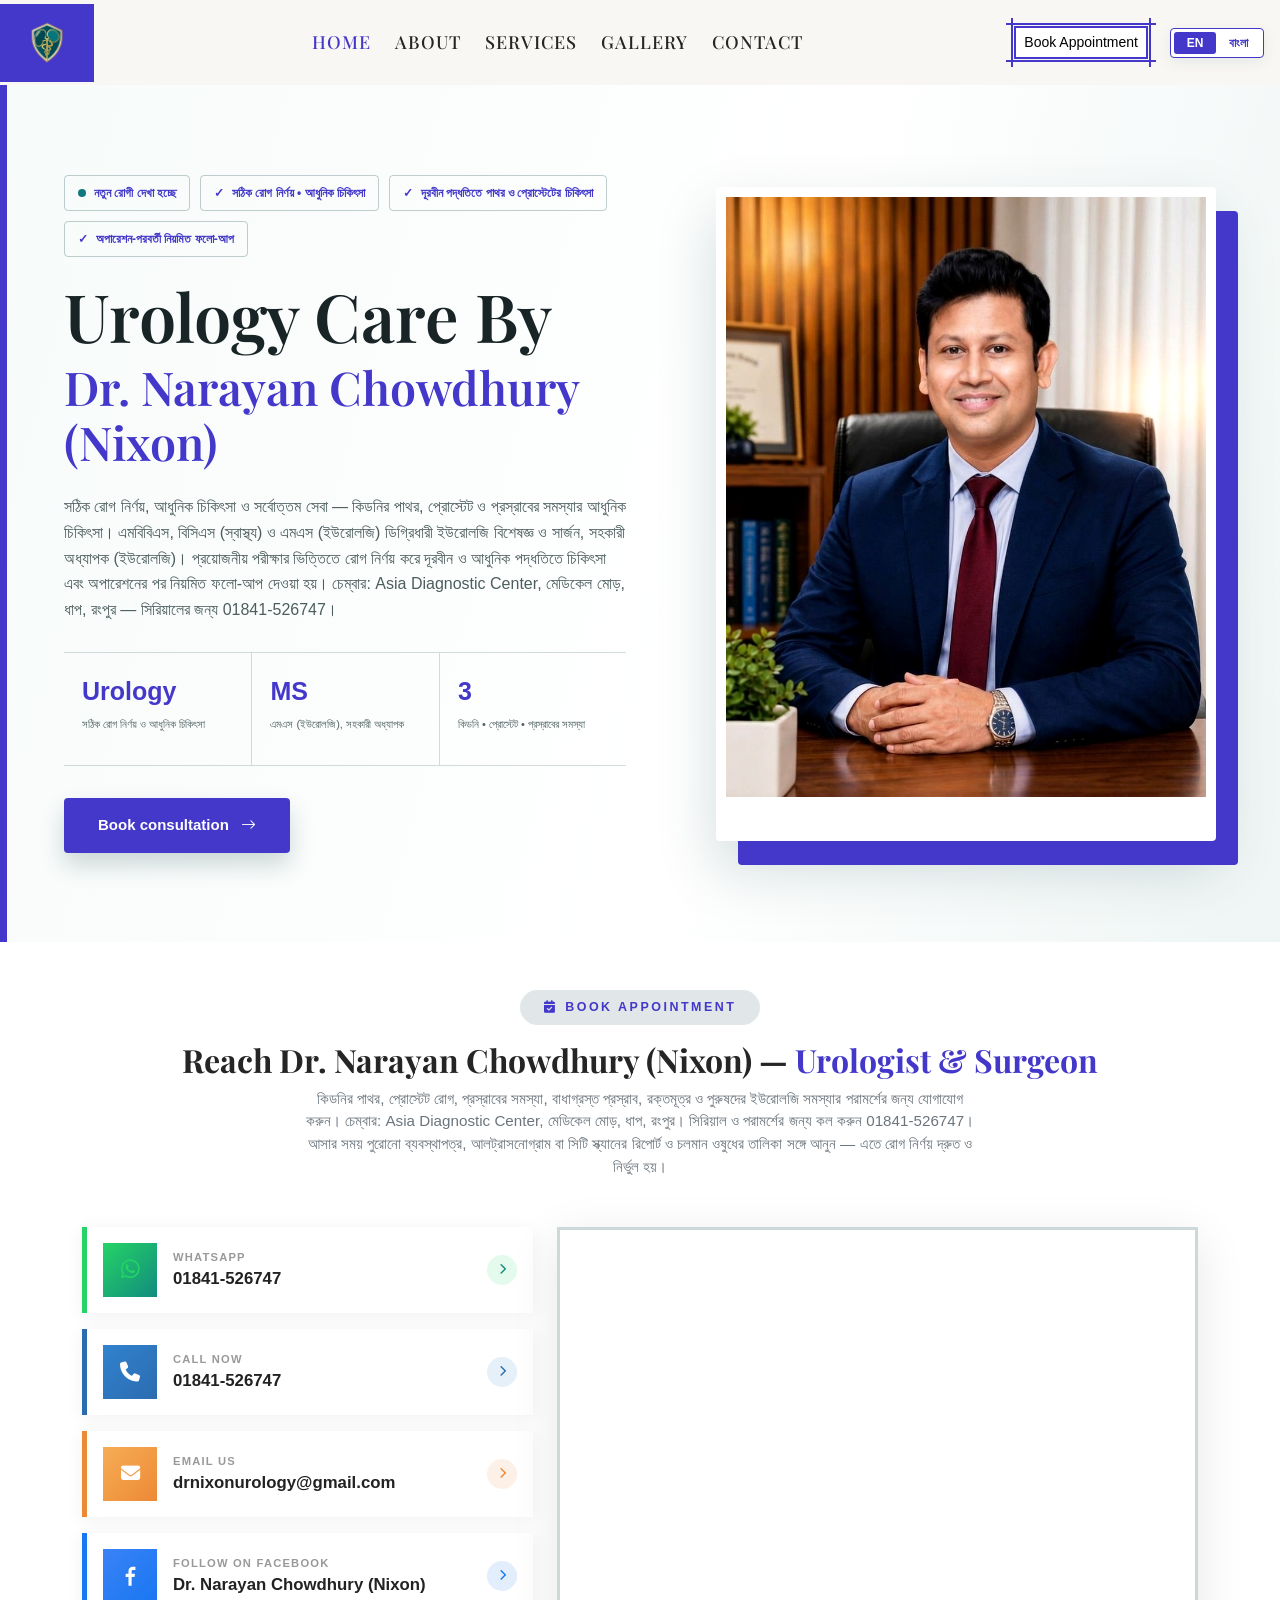
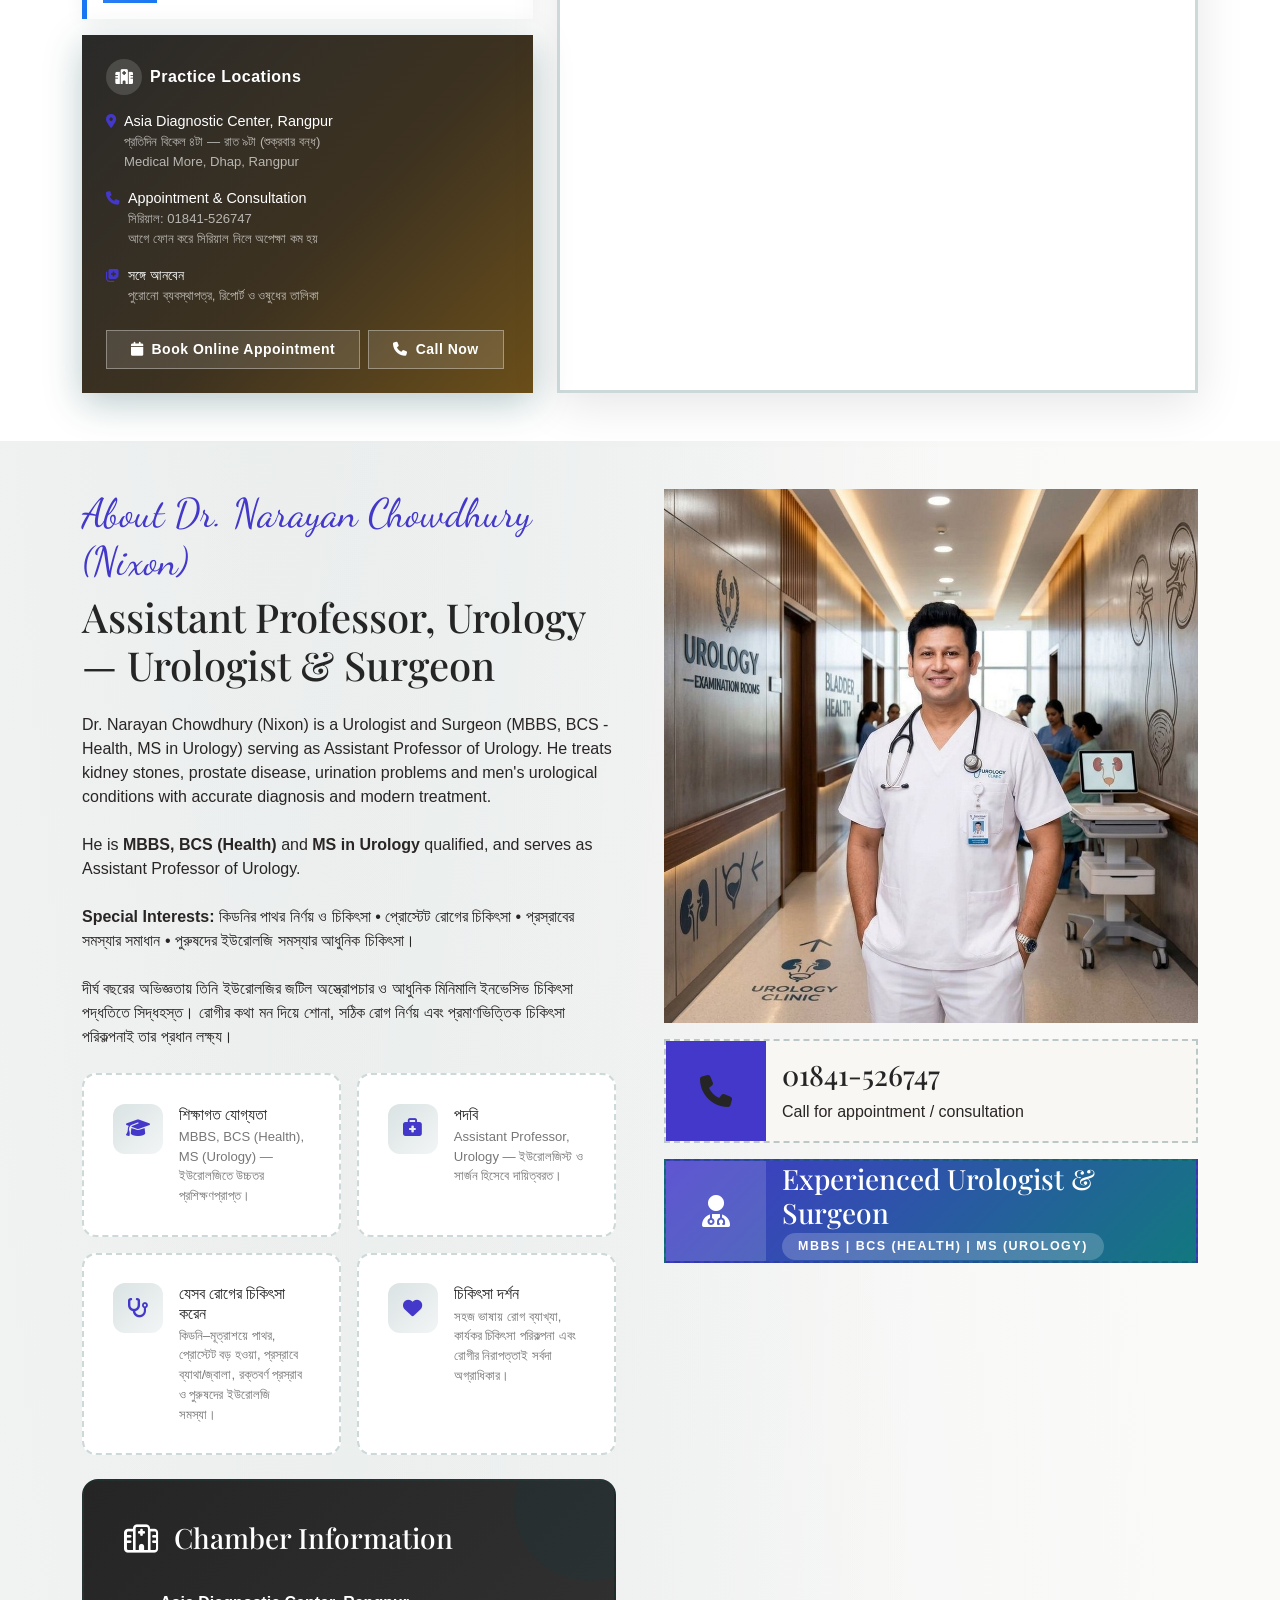
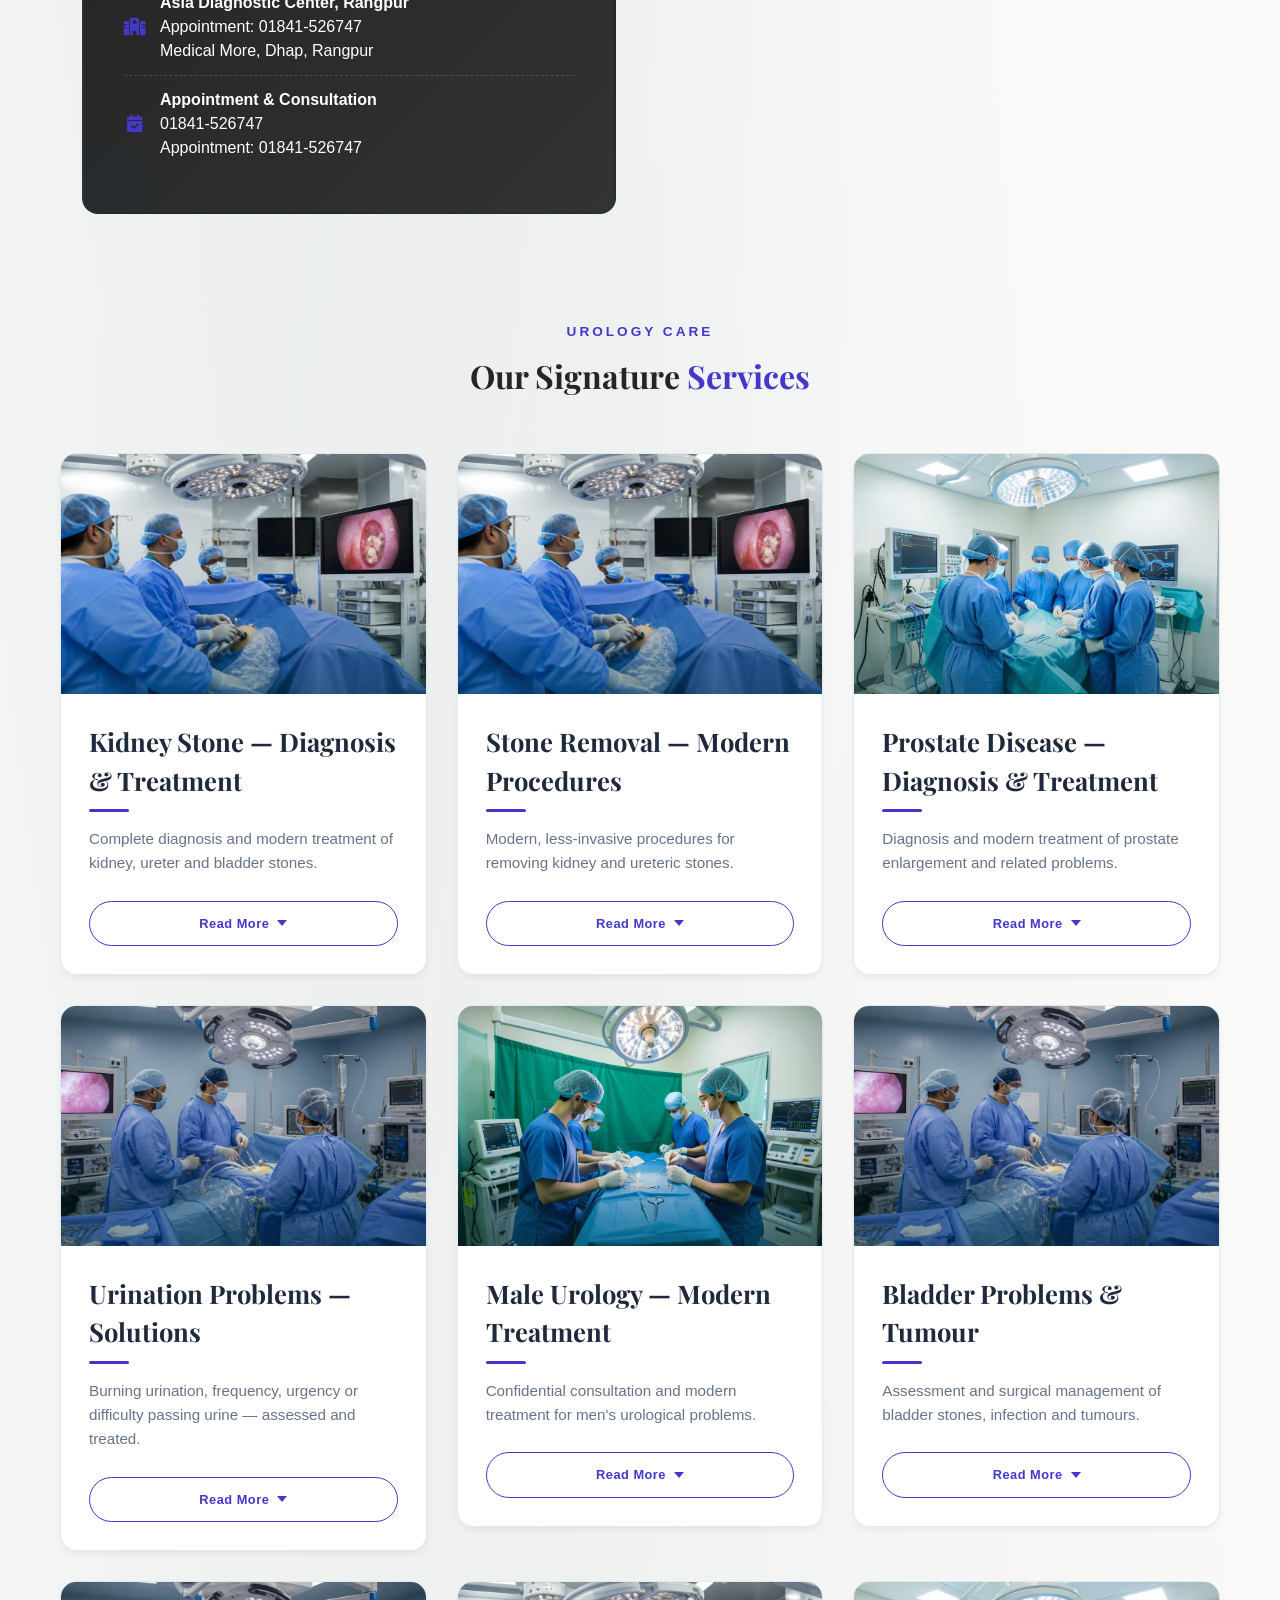
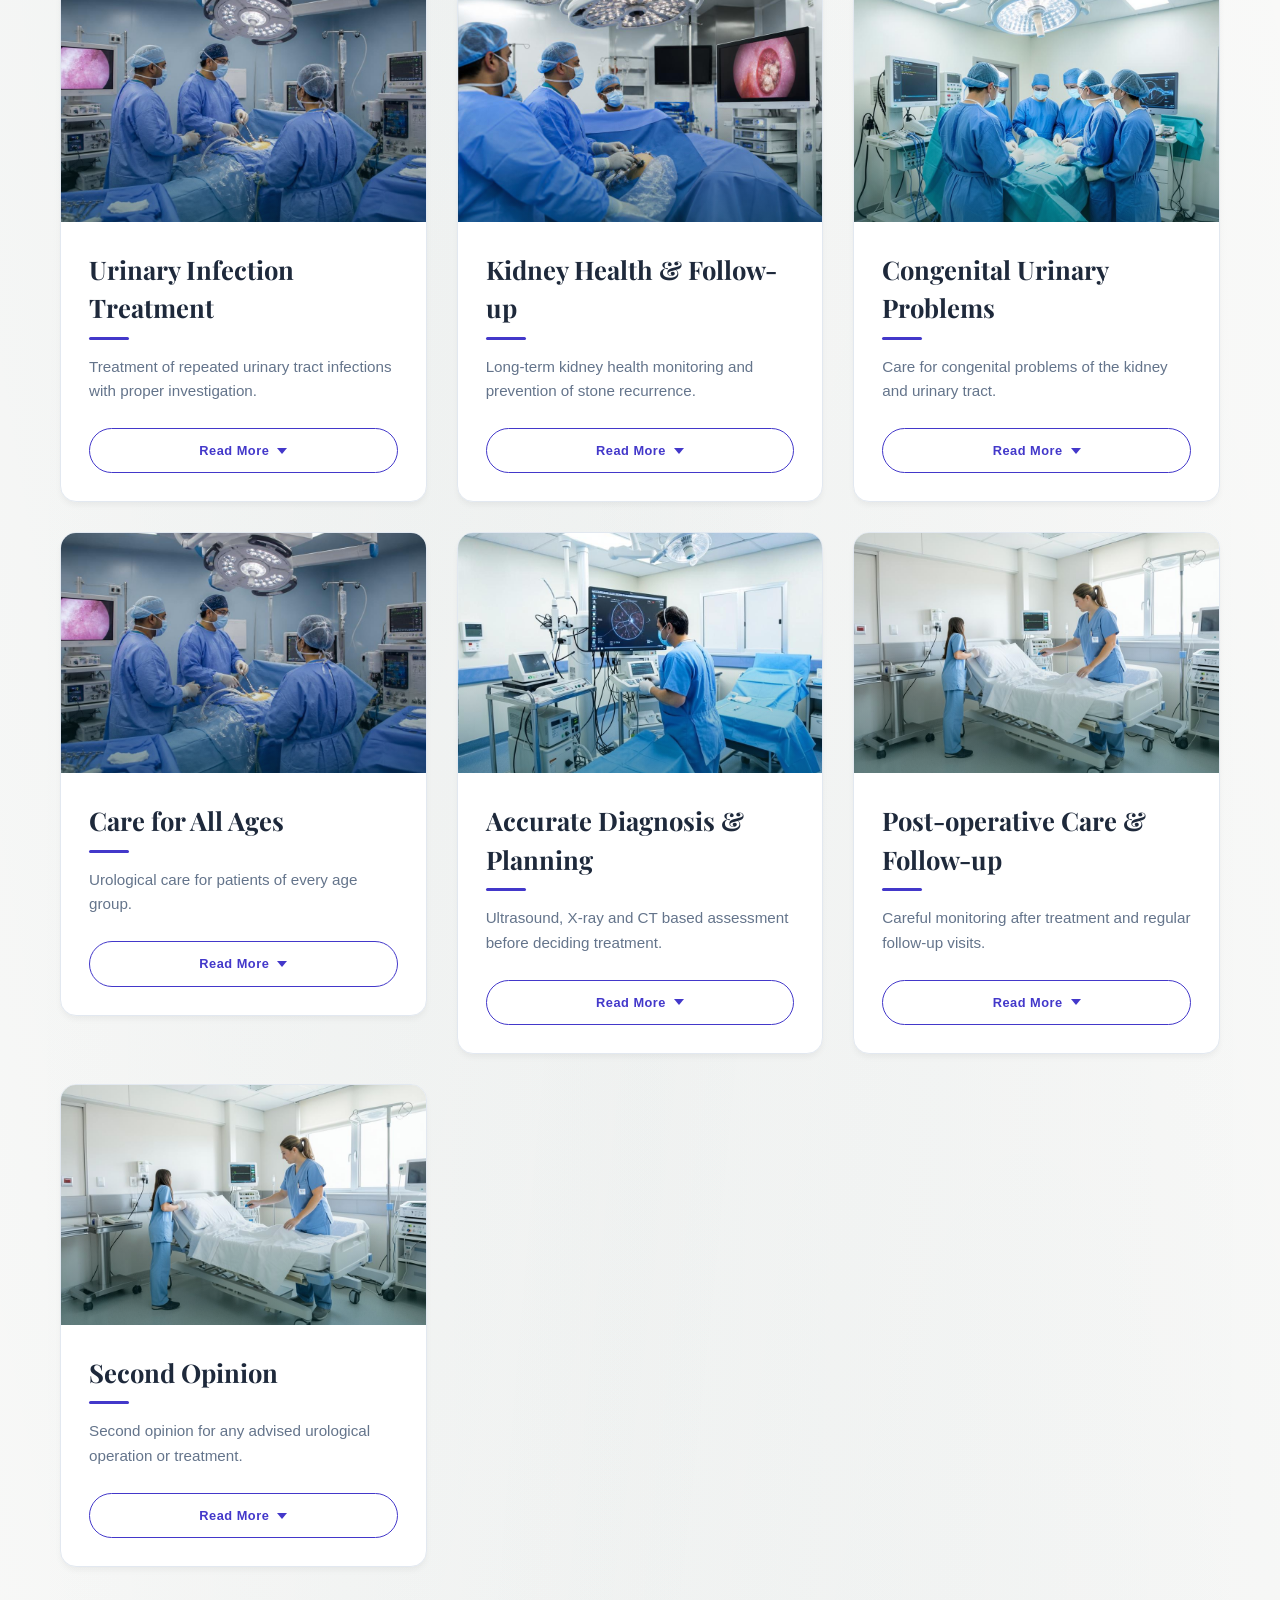
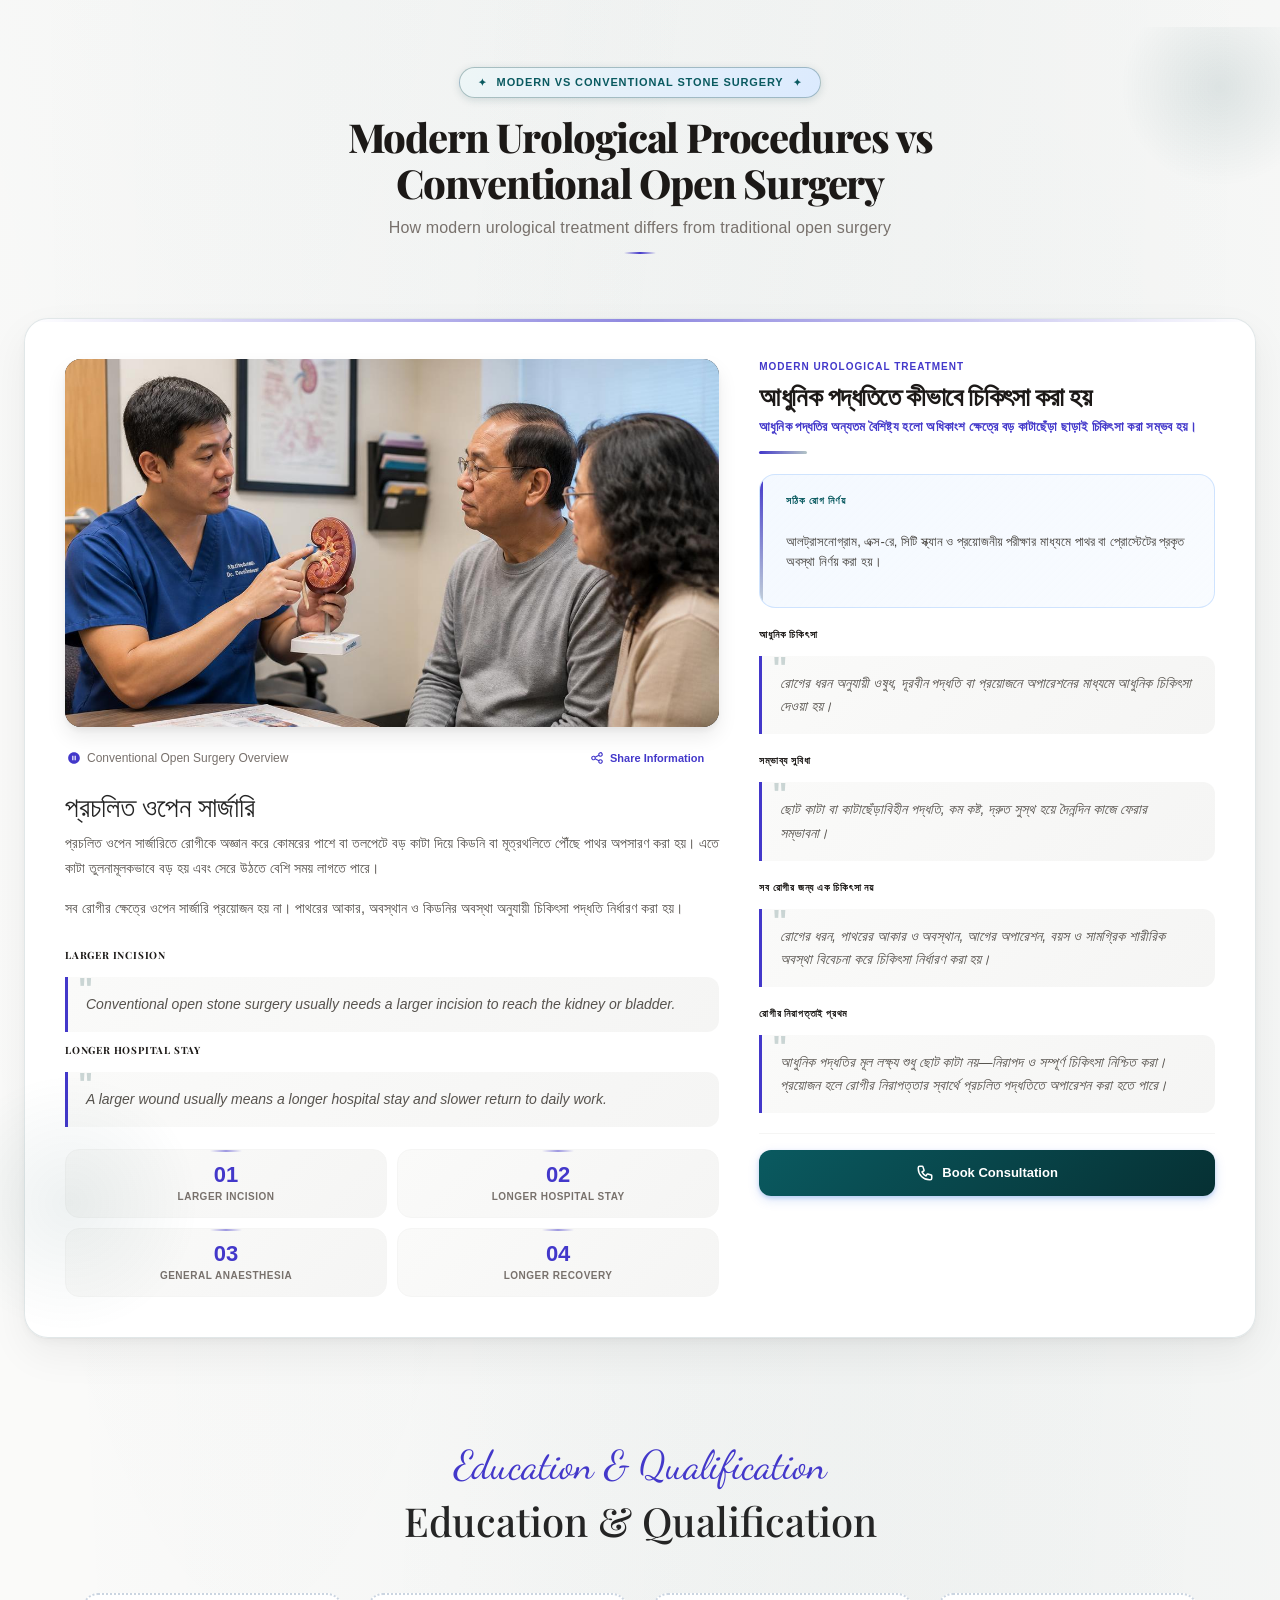
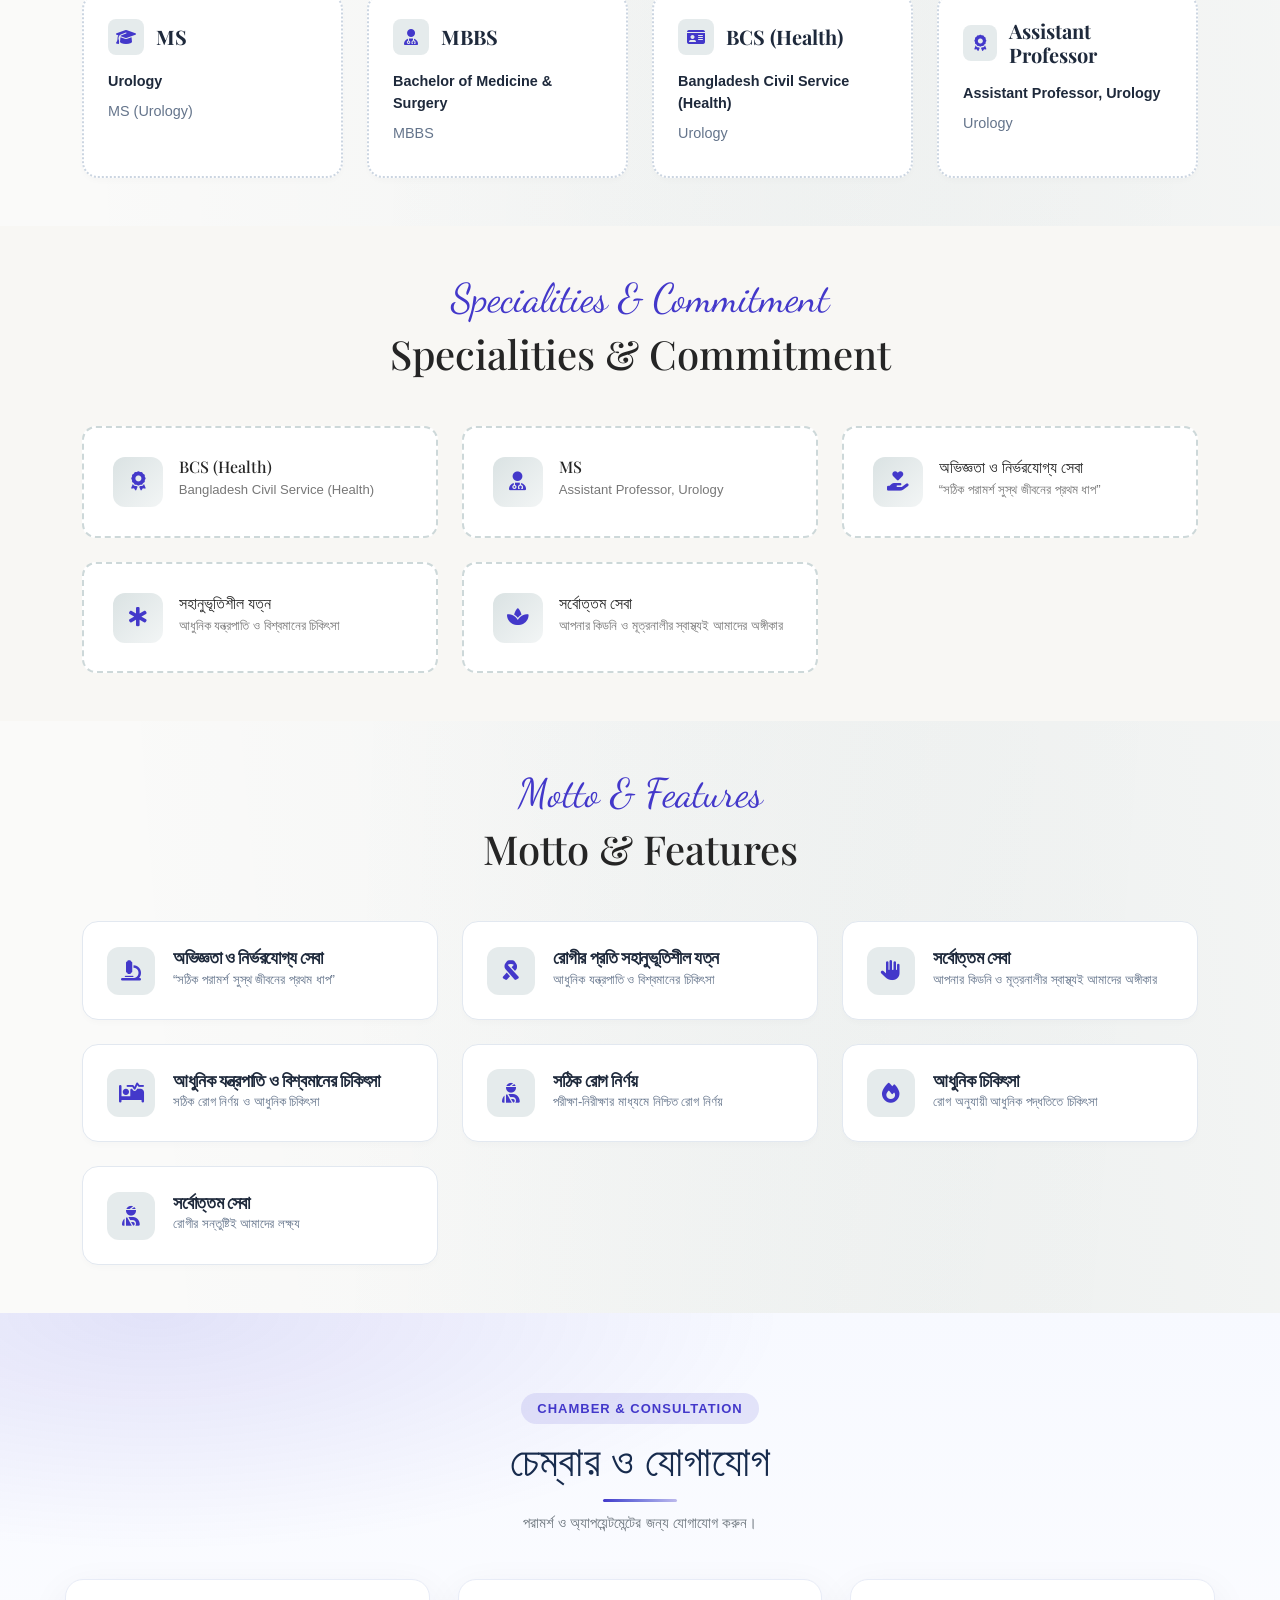
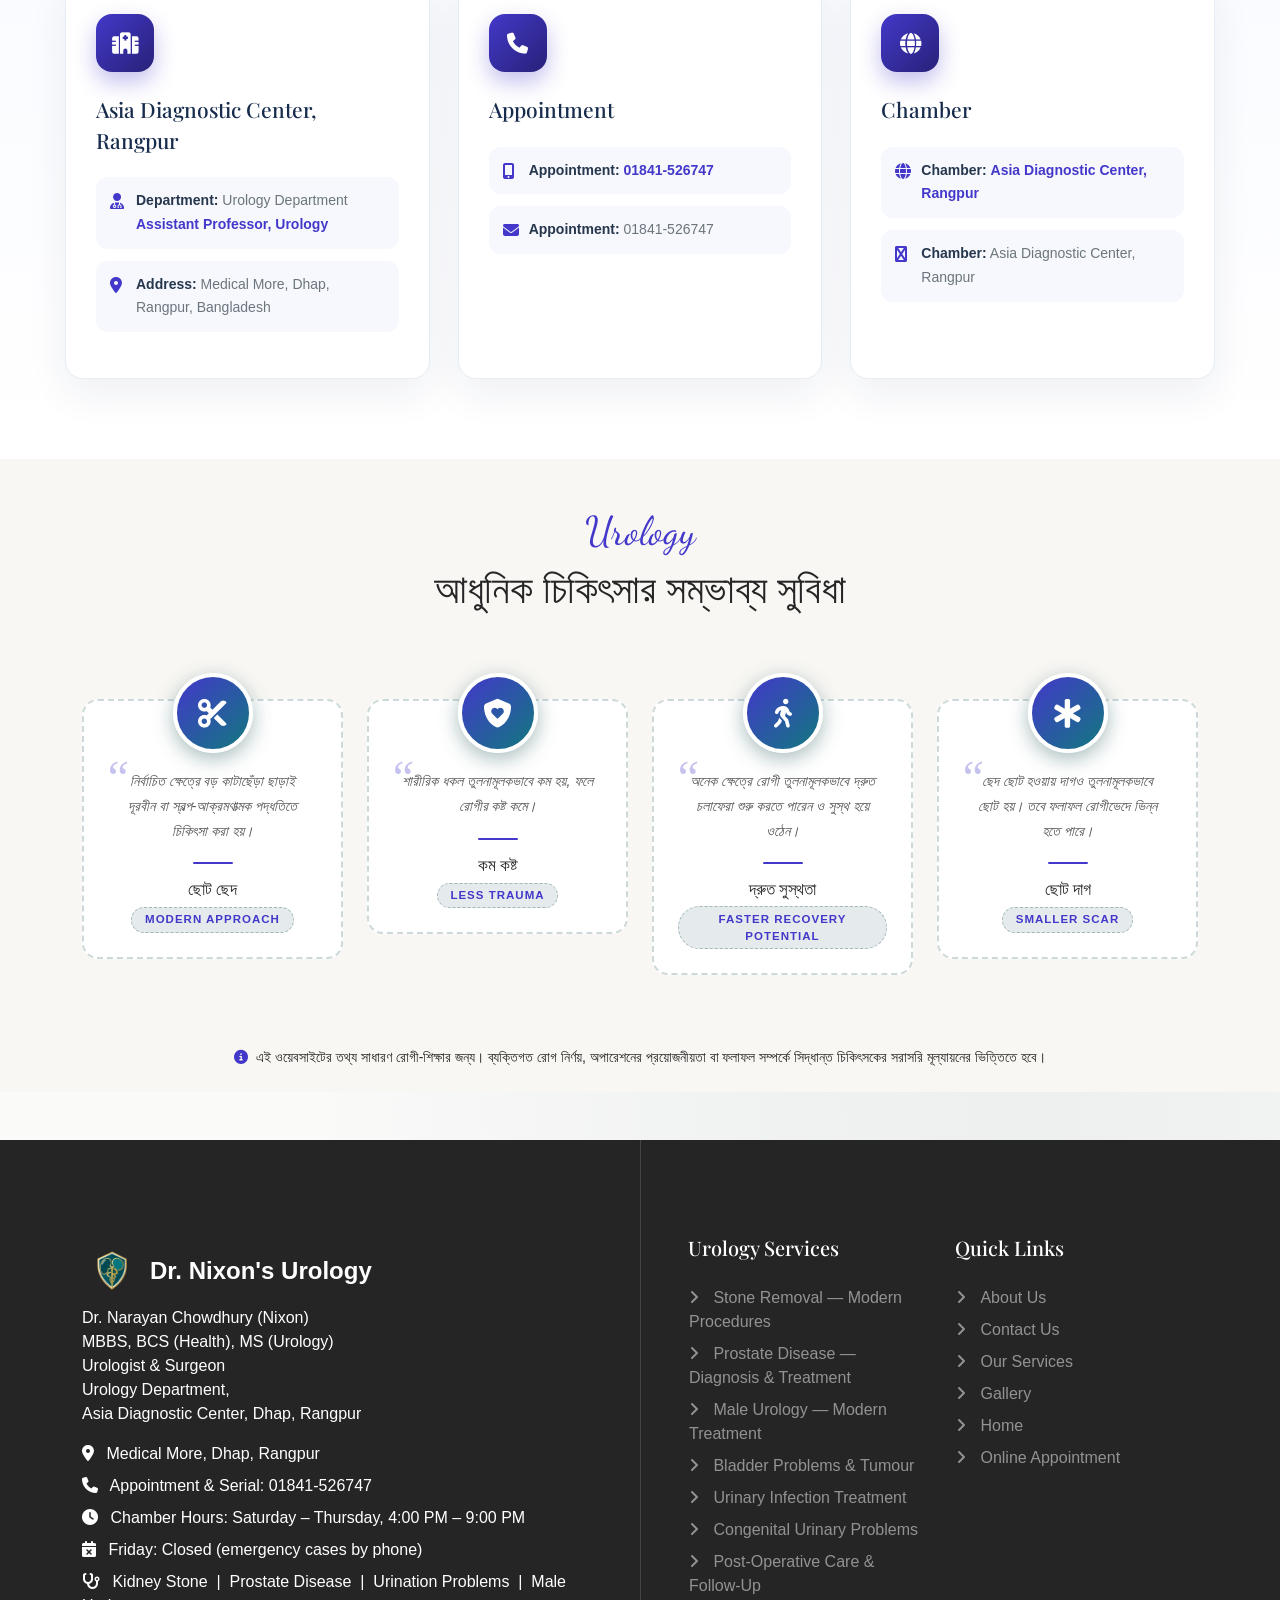
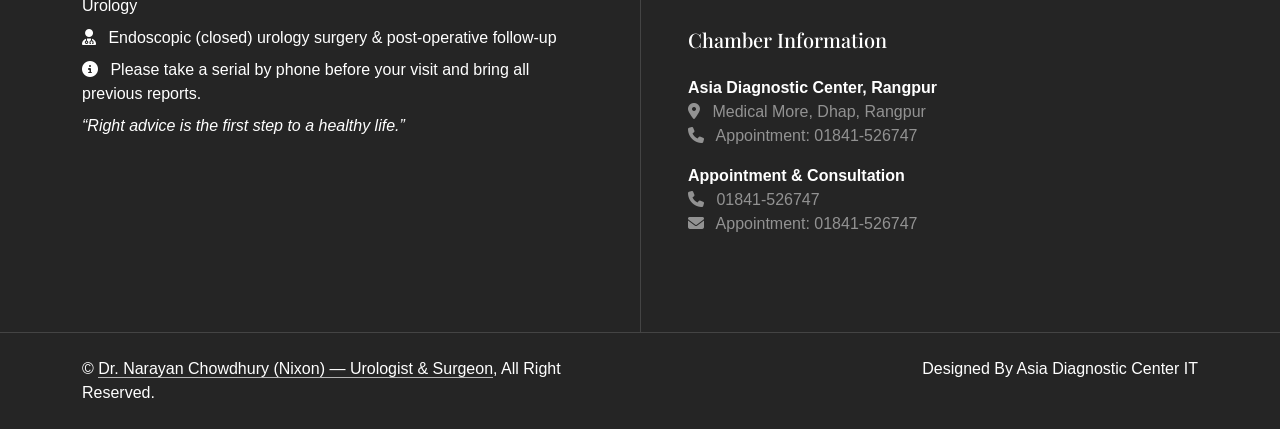
==== commit f6c5fe48: "Changes" ====
--- a/public/index.html
+++ b/public/index.html
@@ -91,7 +91,7 @@
                 <div class="hero21 hero35"><div class="hero22">Urology</div><div class="hero23" data-i18n="stat-mics">সঠিক রোগ নির্ণয় ও আধুনিক চিকিৎসা</div></div>
                 <div class="hero21 hero35"><div class="hero22">MS</div><div class="hero23" data-i18n="stat-facs">এমএস (ইউরোলজি), সহকারী অধ্যাপক</div></div>
                 <div class="hero21 hero35"><div class="hero22">3</div><div class="hero23" data-i18n="stat-fellowships">কিডনি • প্রোস্টেট • প্রস্রাবের সমস্যা</div></div>
-                <div class="hero21 hero35"><div class="hero22">OT</div><div class="hero23">আধুনিক অপারেশন থিয়েটার ও দূরবীন পদ্ধতি</div></div>
+                
             </div>
 
             <div class="hero24 hero3 hero8">
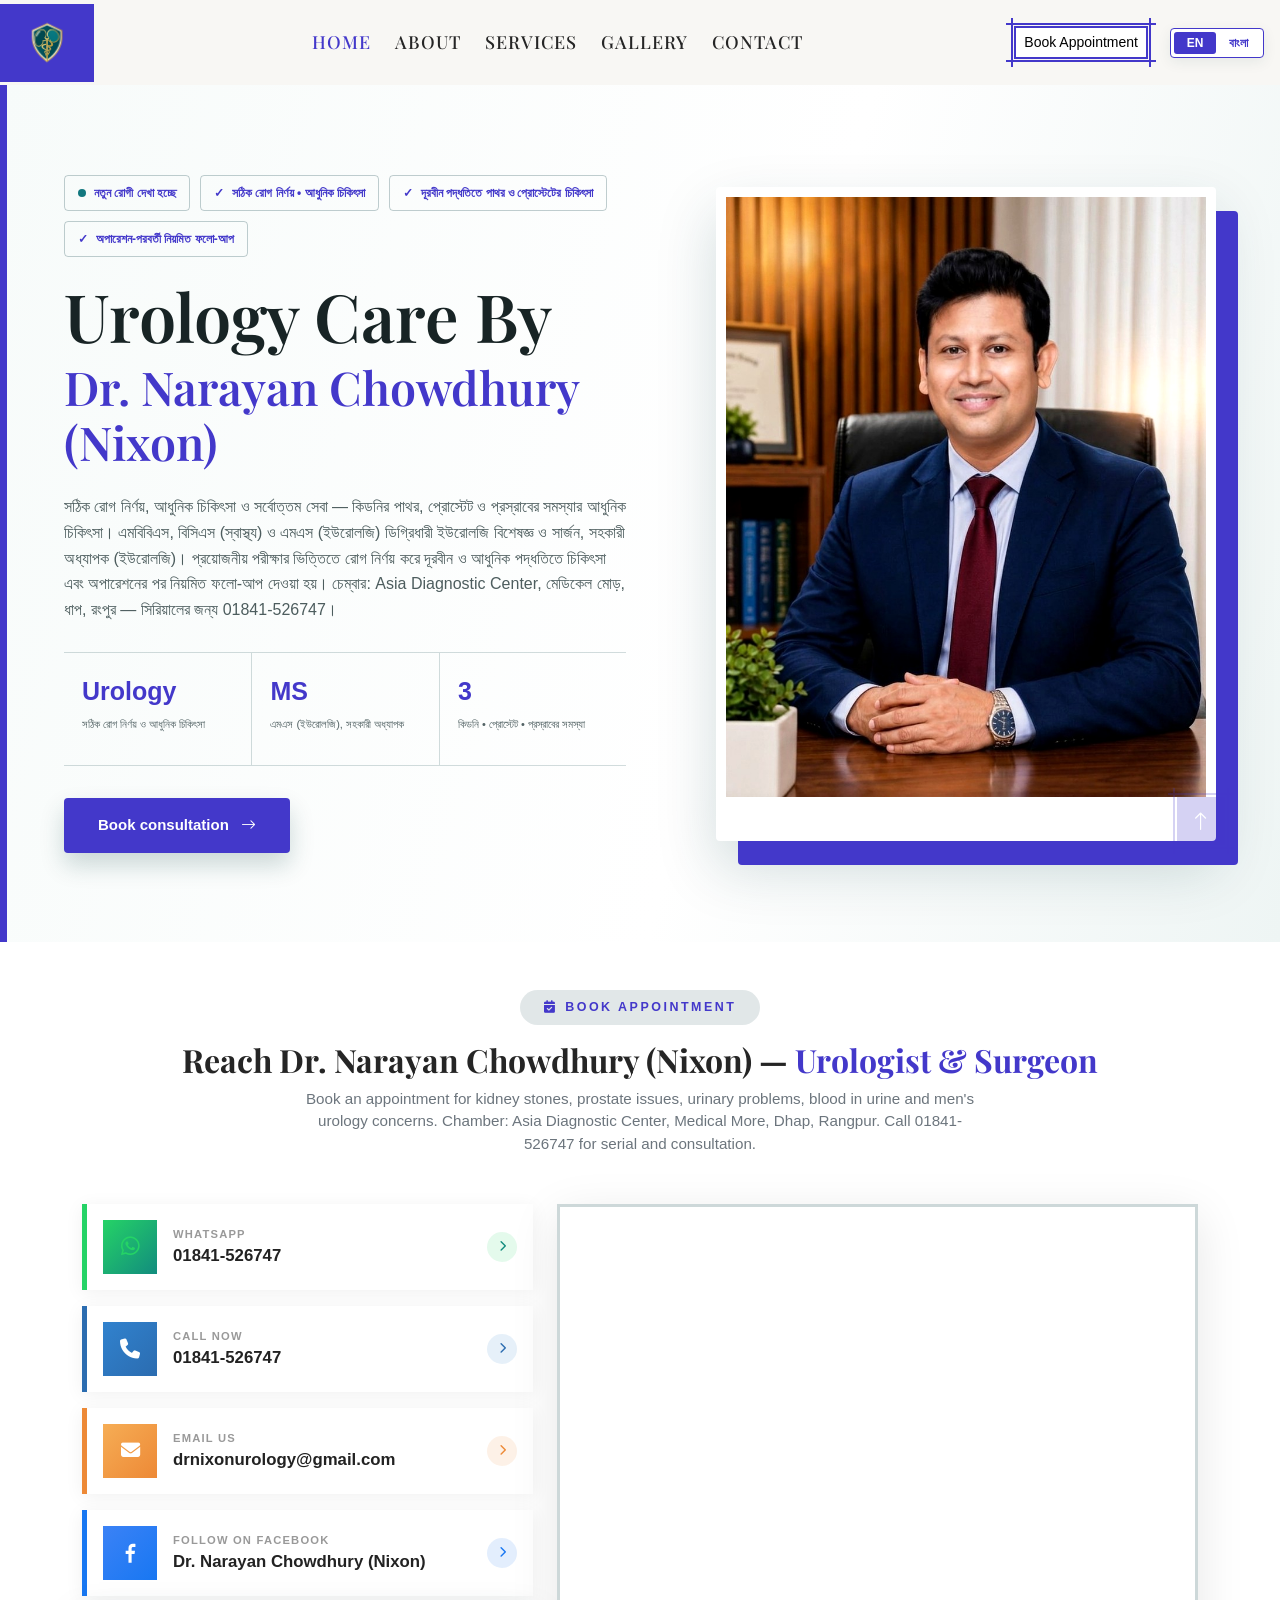
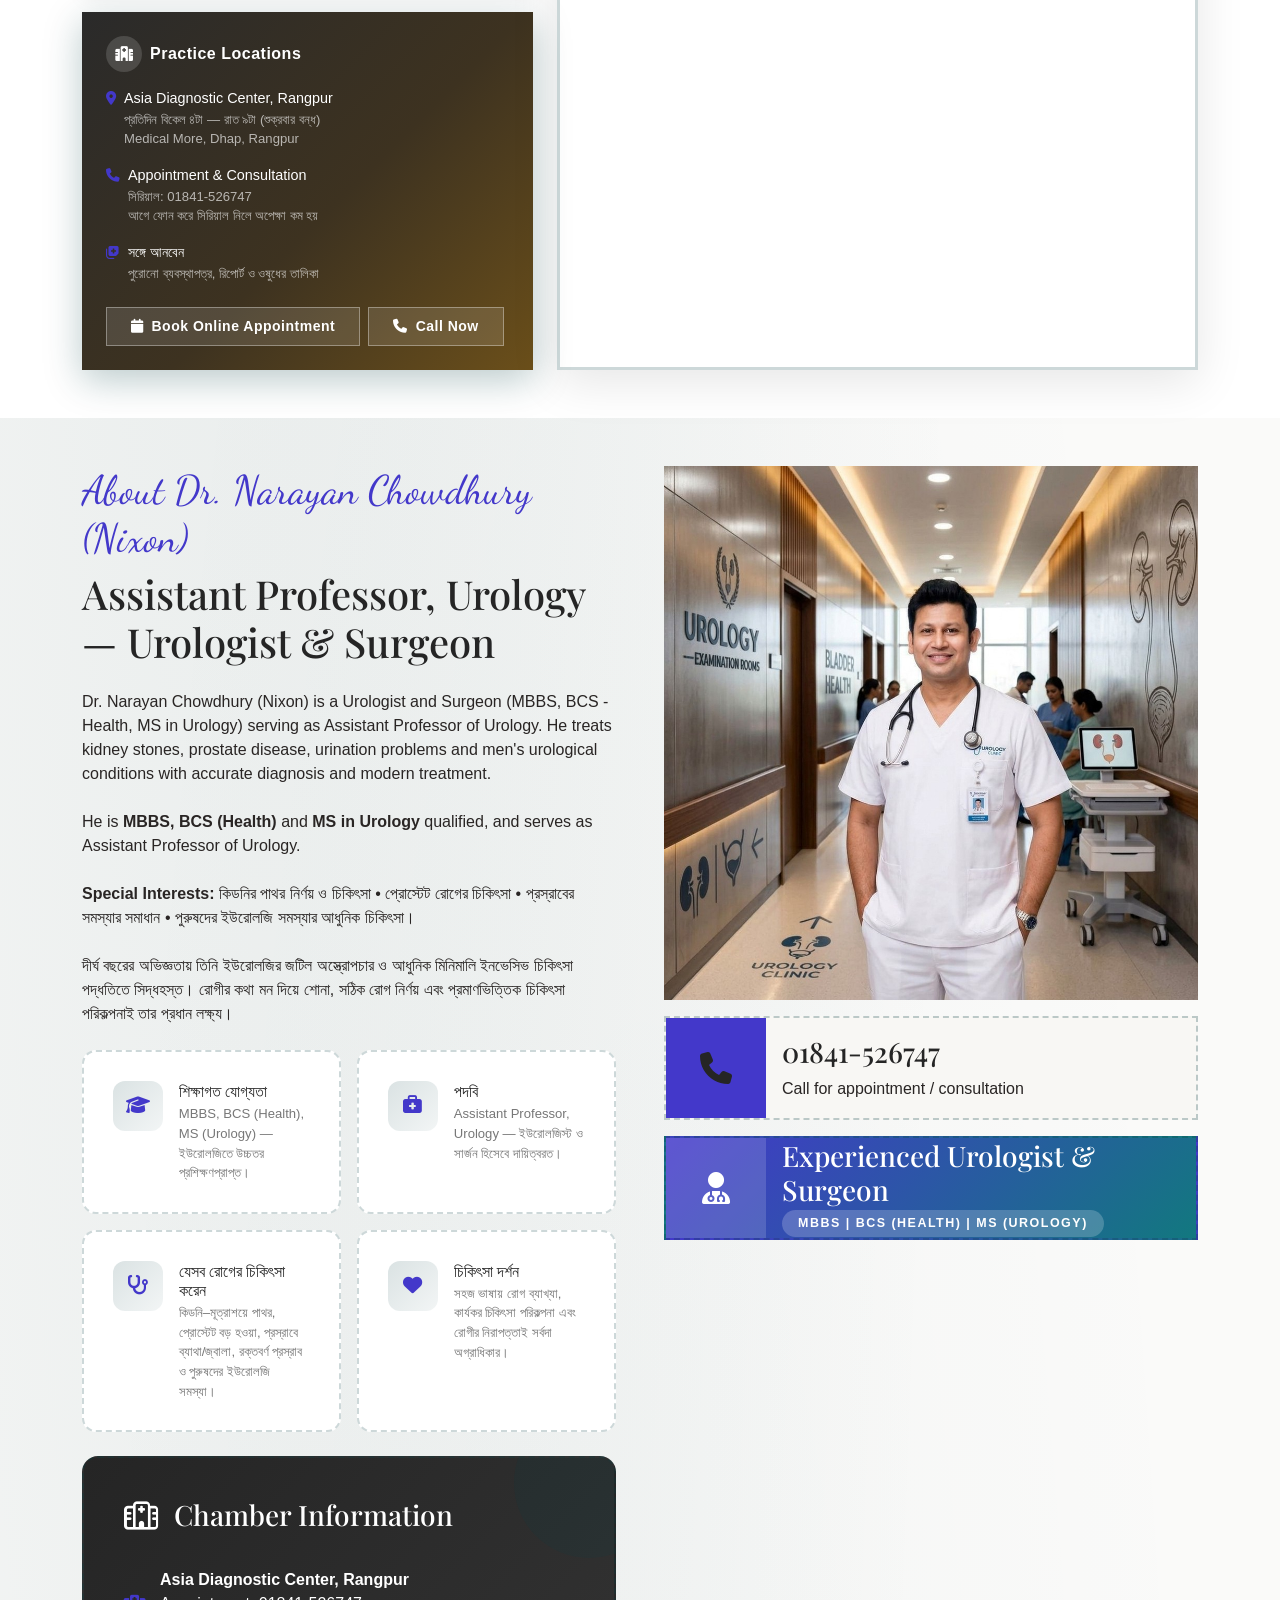
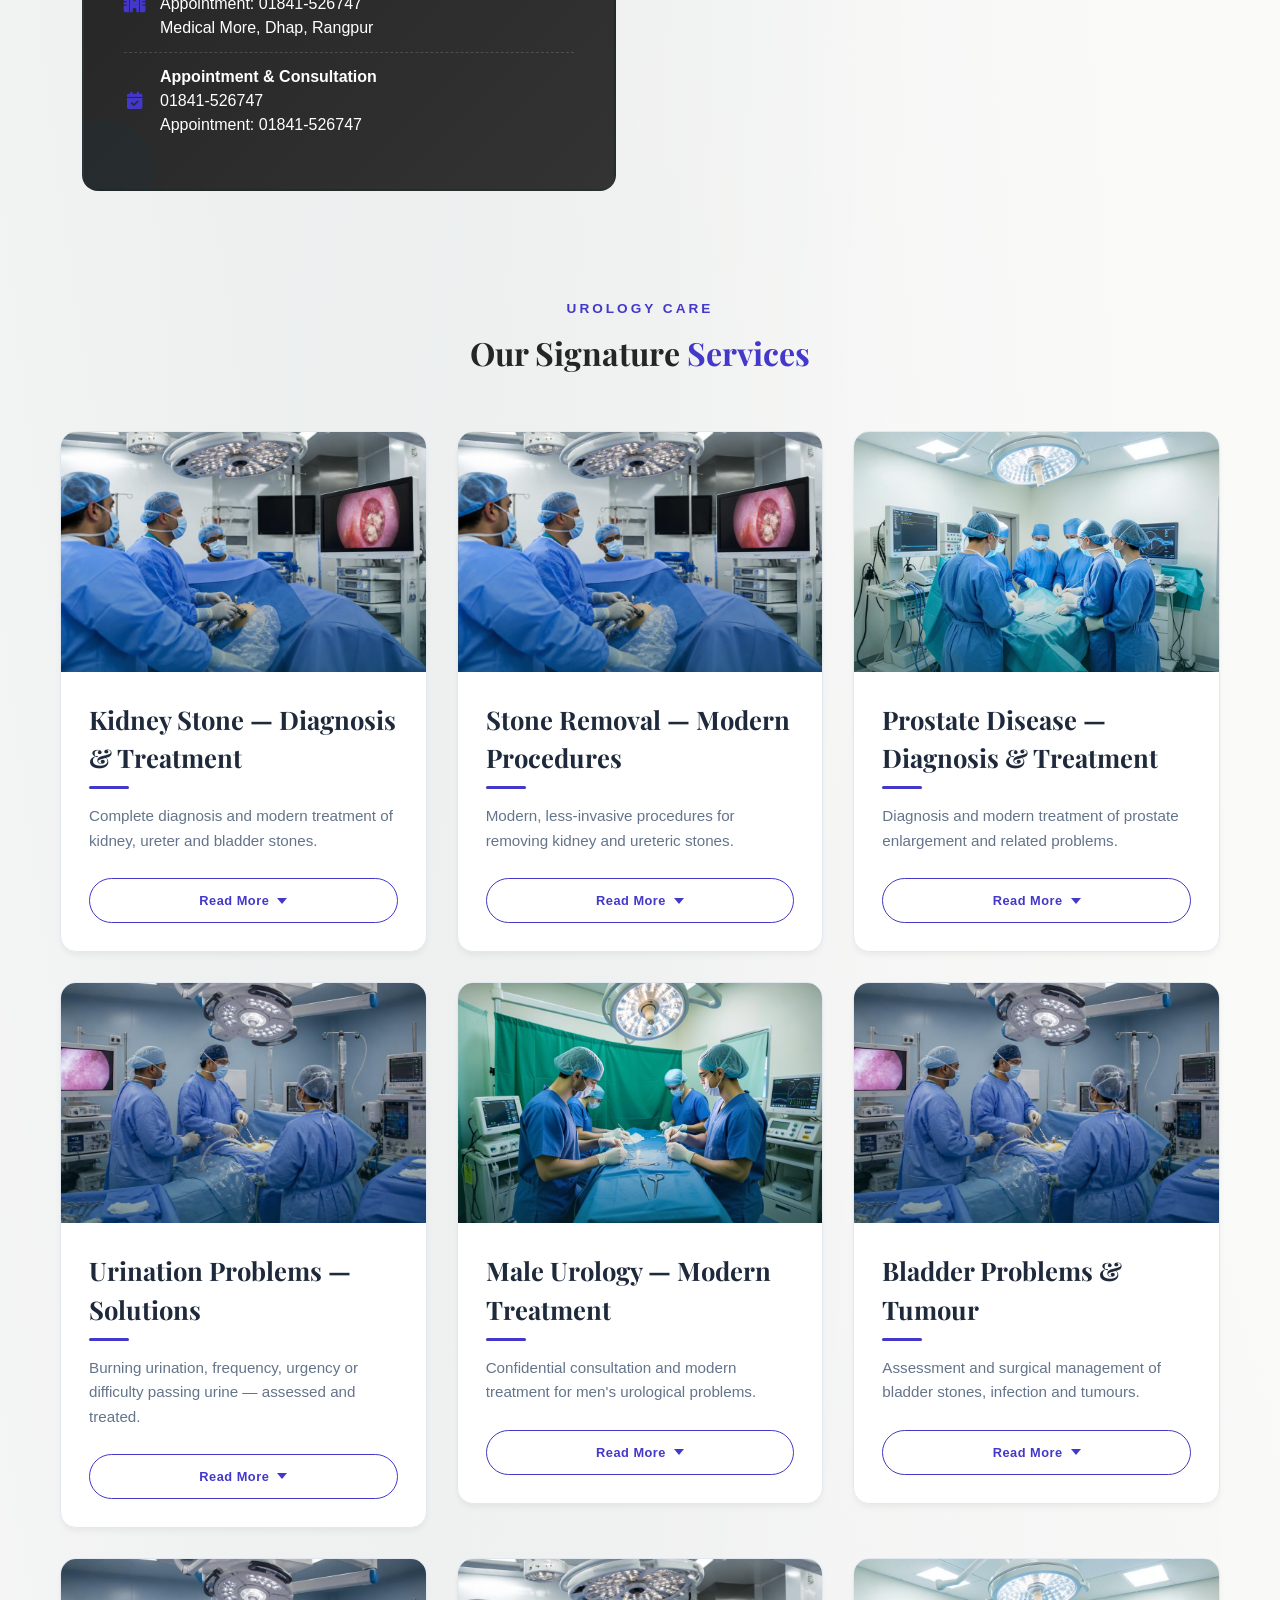
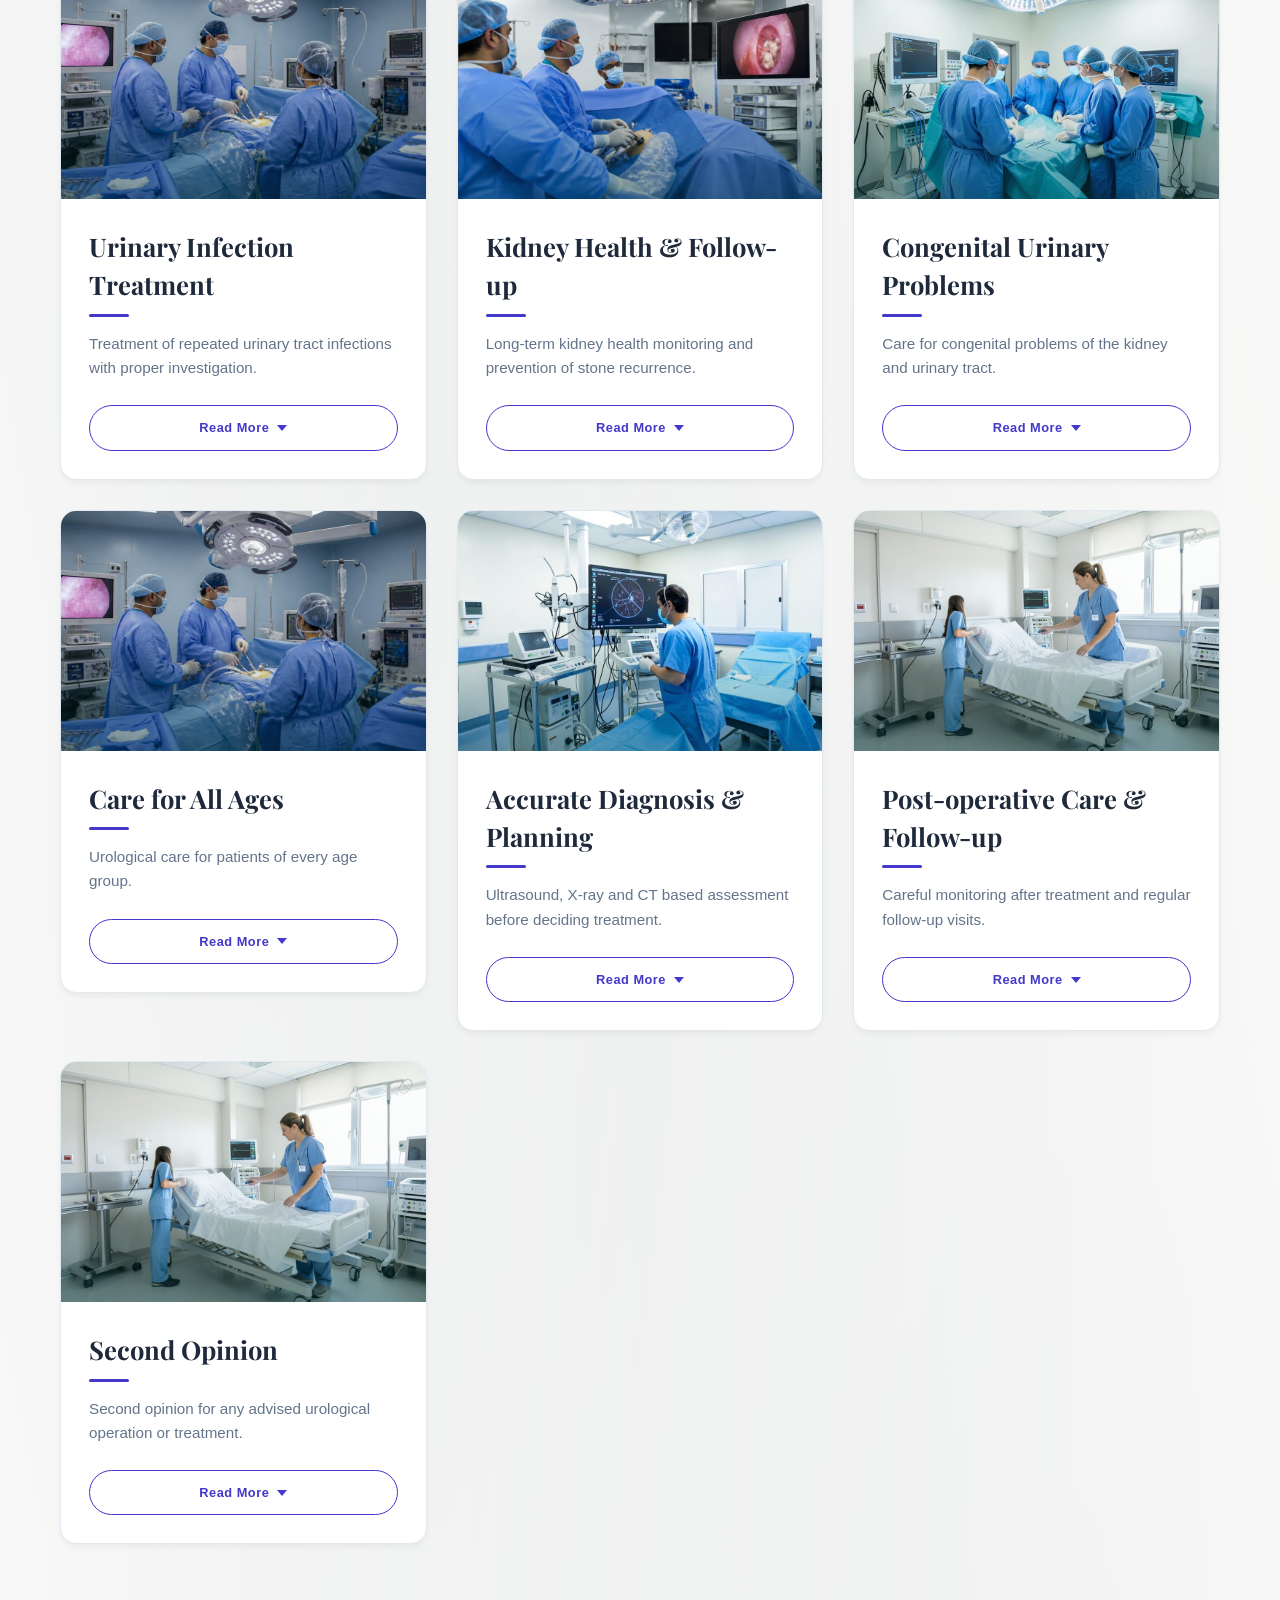
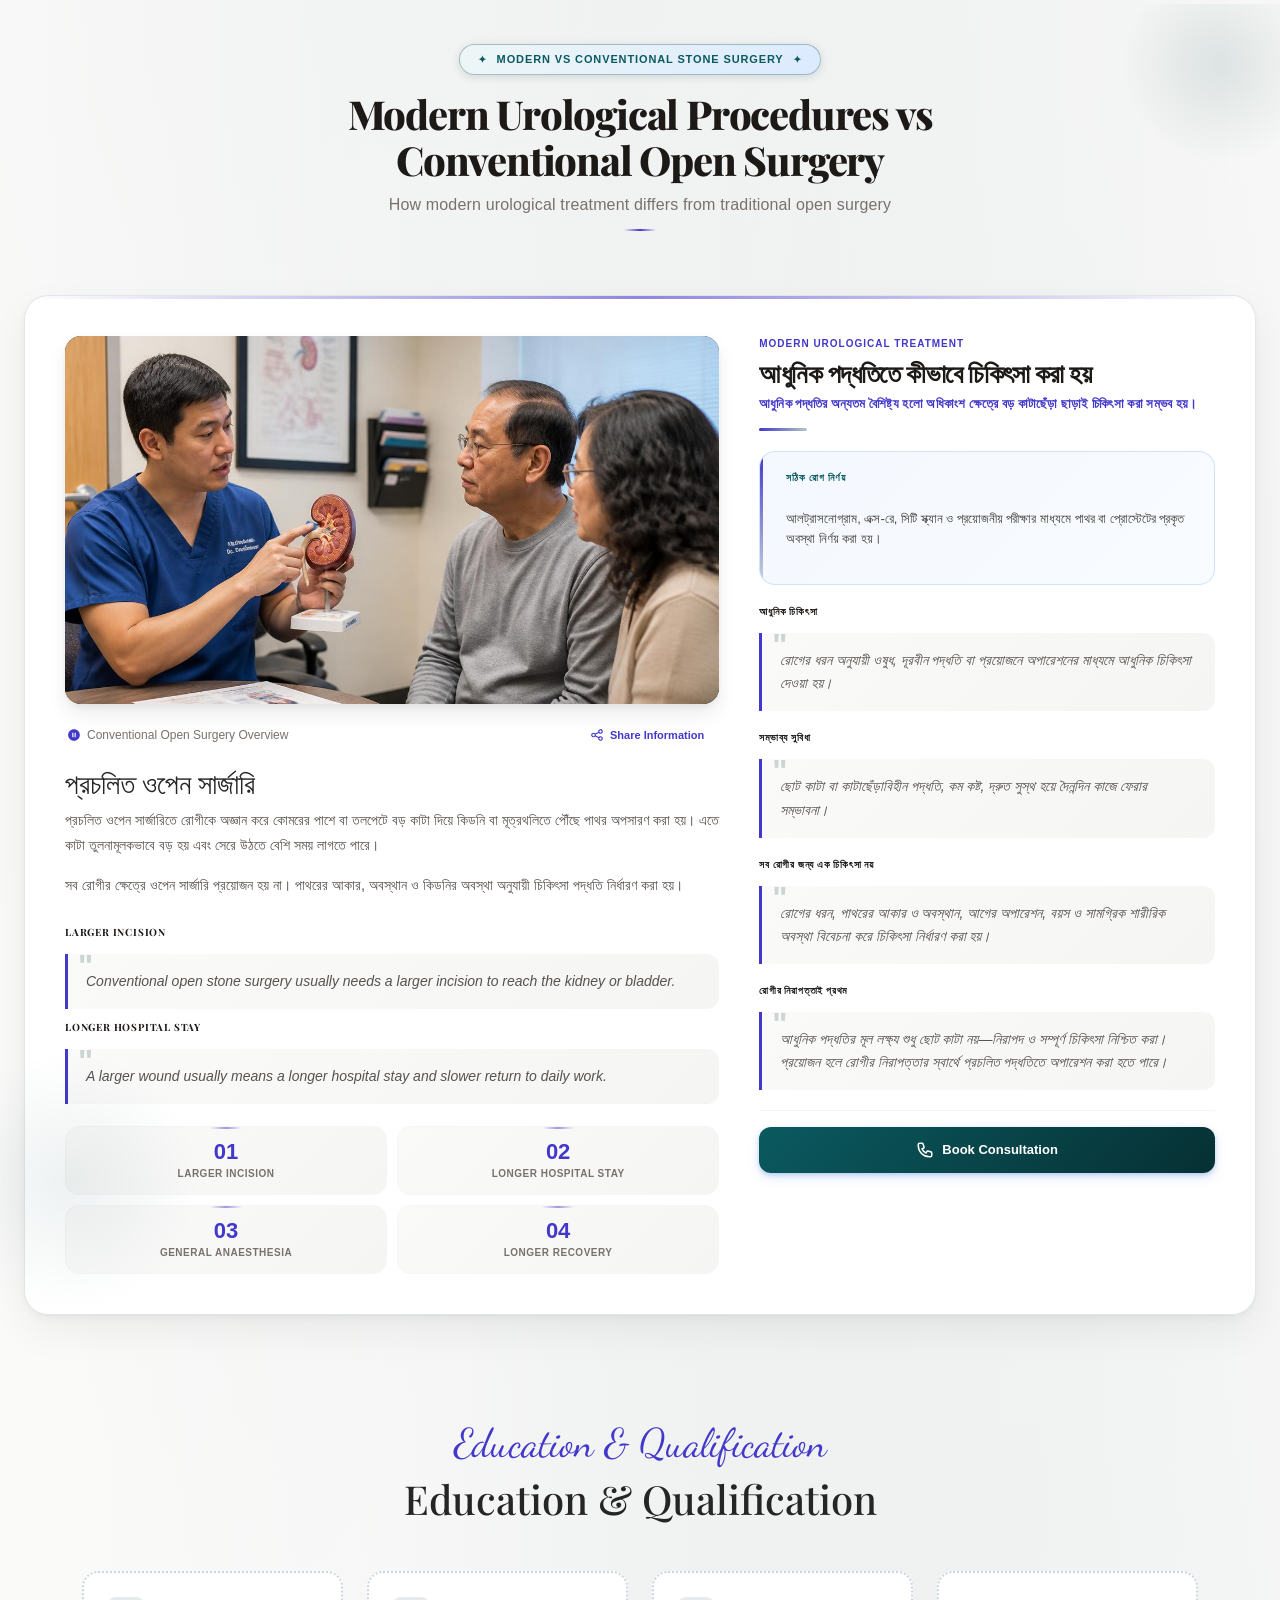
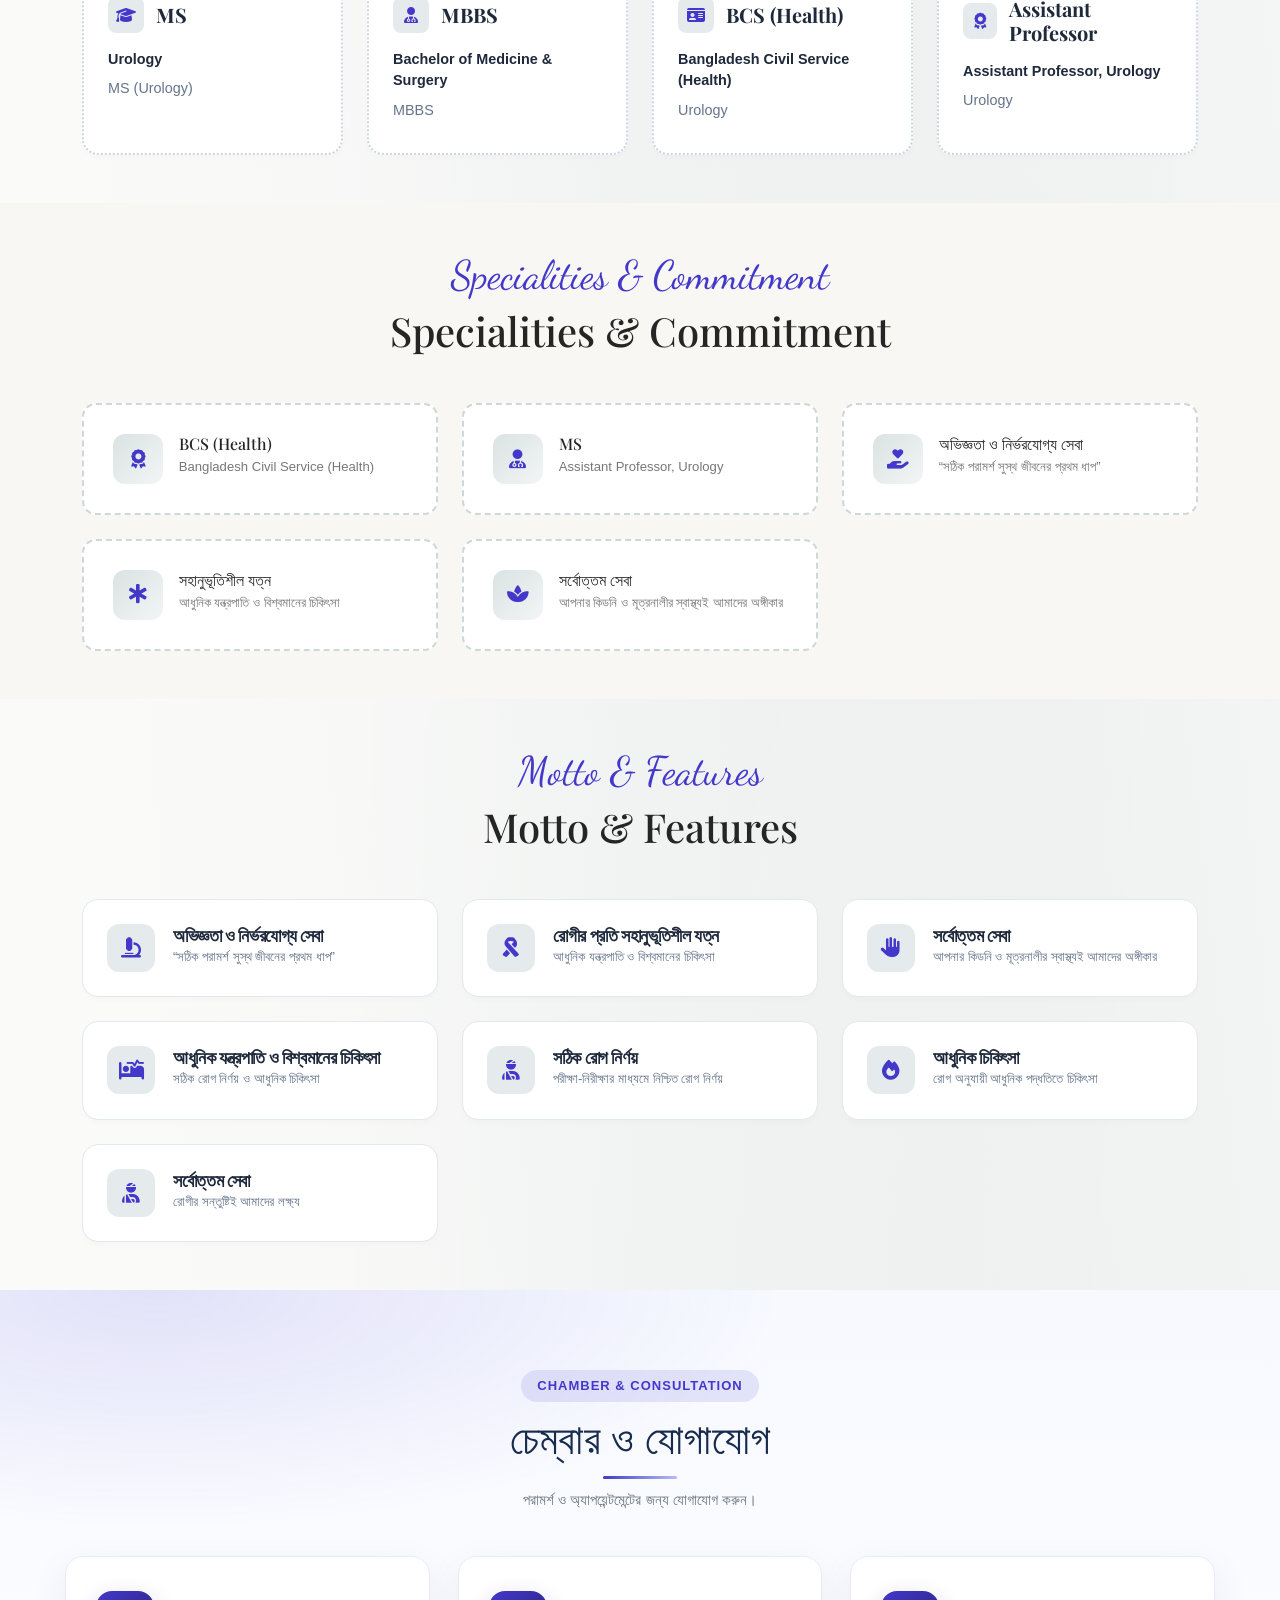
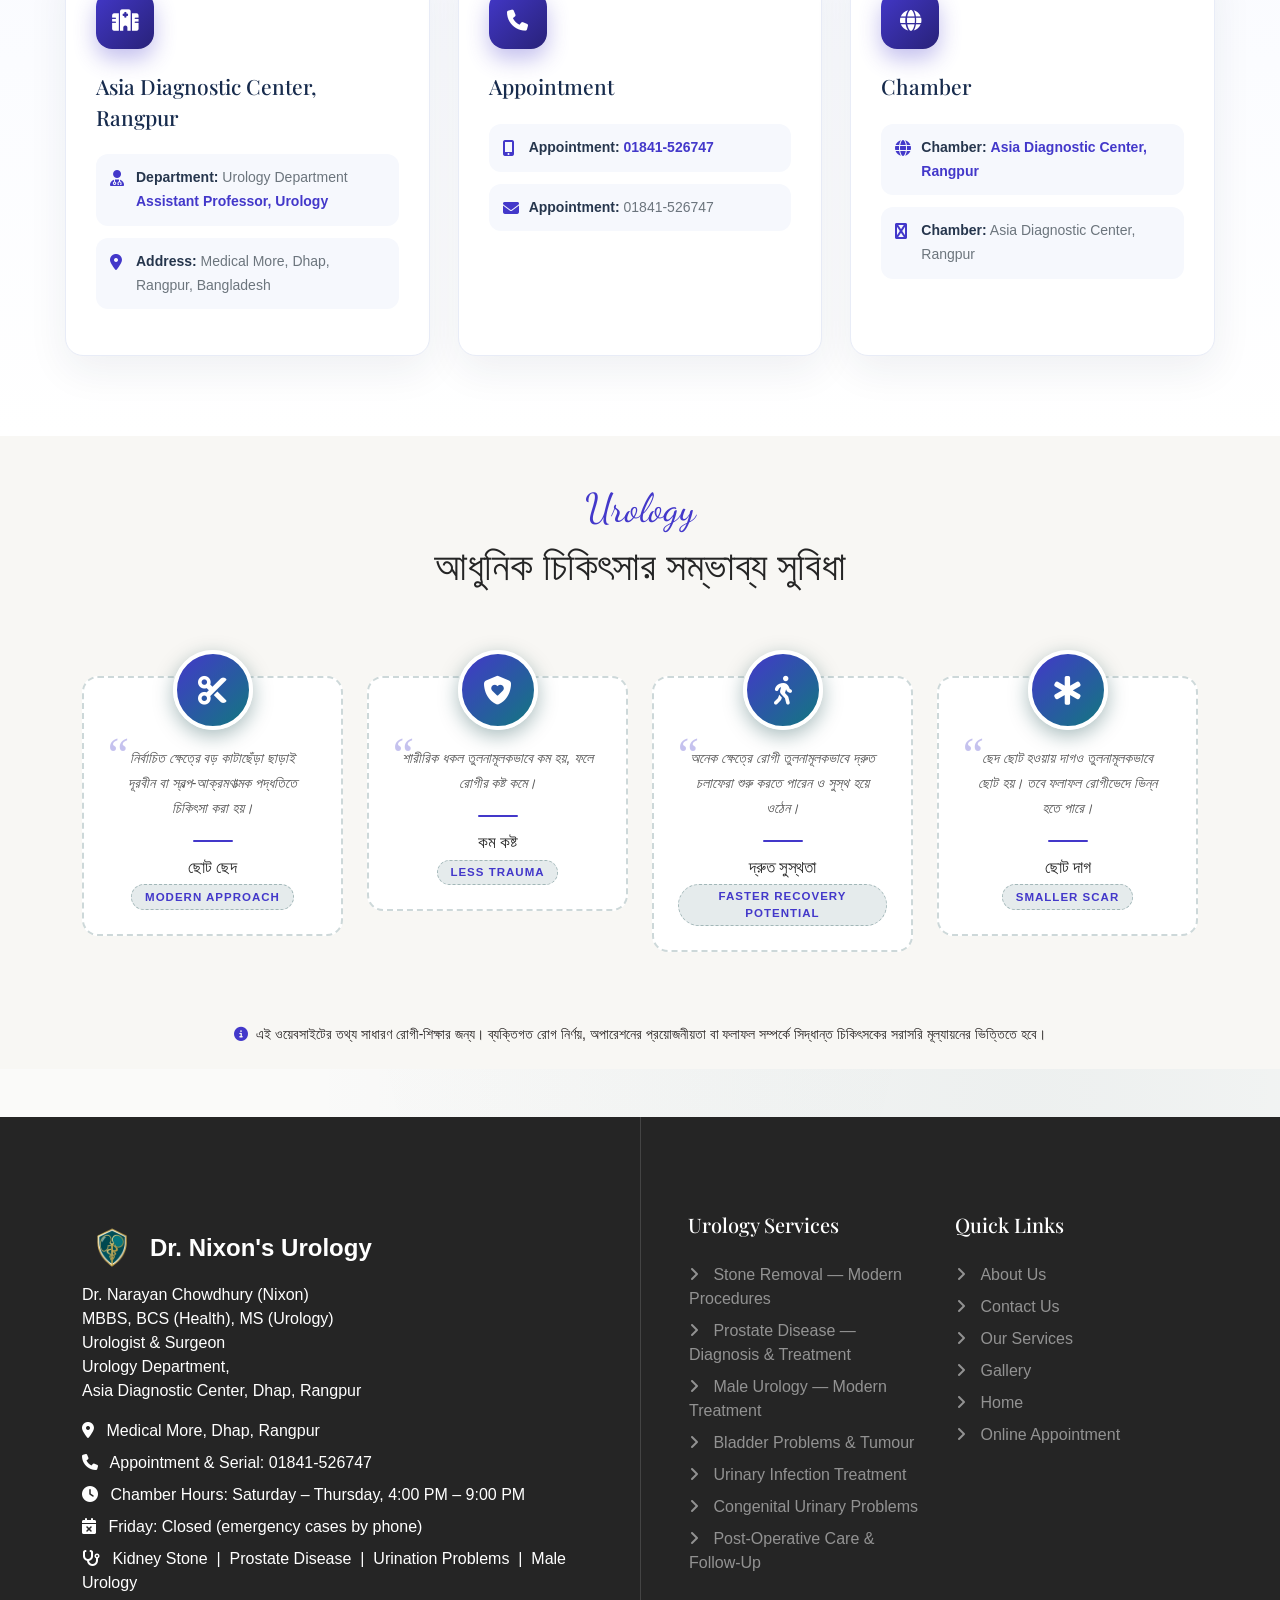
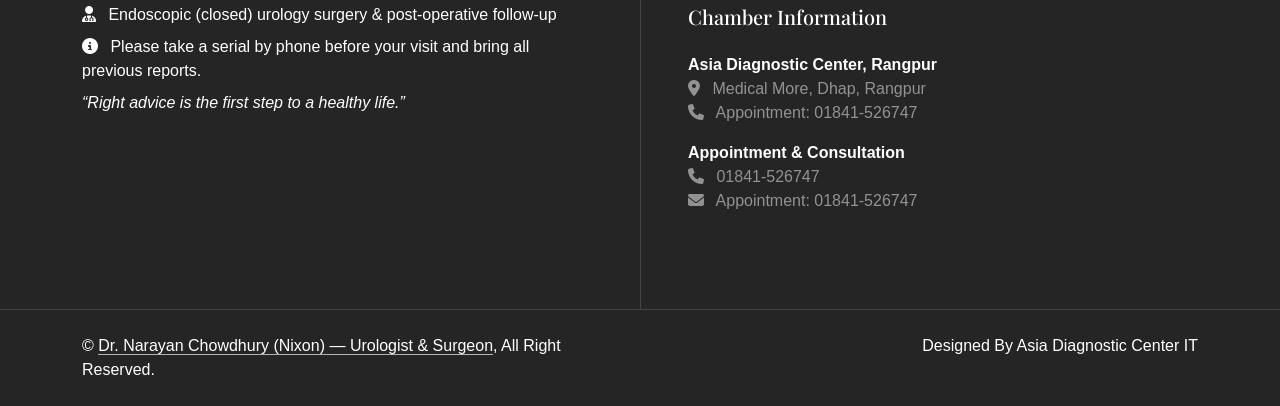
==== commit 99bbe77d: "Changes" ====
--- a/public/index.html
+++ b/public/index.html
@@ -165,7 +165,7 @@
                 </span>
                 <h2 class="fw-bold mb-2" style="font-size: 2rem;">Reach Dr. Narayan Chowdhury (Nixon) — <span class="text-primary">Urologist &amp; Surgeon</span></h2>
                 <p class="text-muted mx-auto" style="max-width: 680px; font-size: 0.95rem;">
-                    কিডনির পাথর, প্রোস্টেট রোগ, প্রস্রাবের সমস্যা, বাধাগ্রস্ত প্রস্রাব, রক্তমূত্র ও পুরুষদের ইউরোলজি সমস্যার পরামর্শের জন্য যোগাযোগ করুন। চেম্বার: Asia Diagnostic Center, মেডিকেল মোড়, ধাপ, রংপুর। সিরিয়াল ও পরামর্শের জন্য কল করুন 01841-526747। আসার সময় পুরোনো ব্যবস্থাপত্র, আলট্রাসনোগ্রাম বা সিটি স্ক্যানের রিপোর্ট ও চলমান ওষুধের তালিকা সঙ্গে আনুন — এতে রোগ নির্ণয় দ্রুত ও নির্ভুল হয়।
+                    Book an appointment for kidney stones, prostate issues, urinary problems, blood in urine and men's urology concerns. Chamber: Asia Diagnostic Center, Medical More, Dhap, Rangpur. Call 01841-526747 for serial and consultation.
                 </p>
             </div>
 
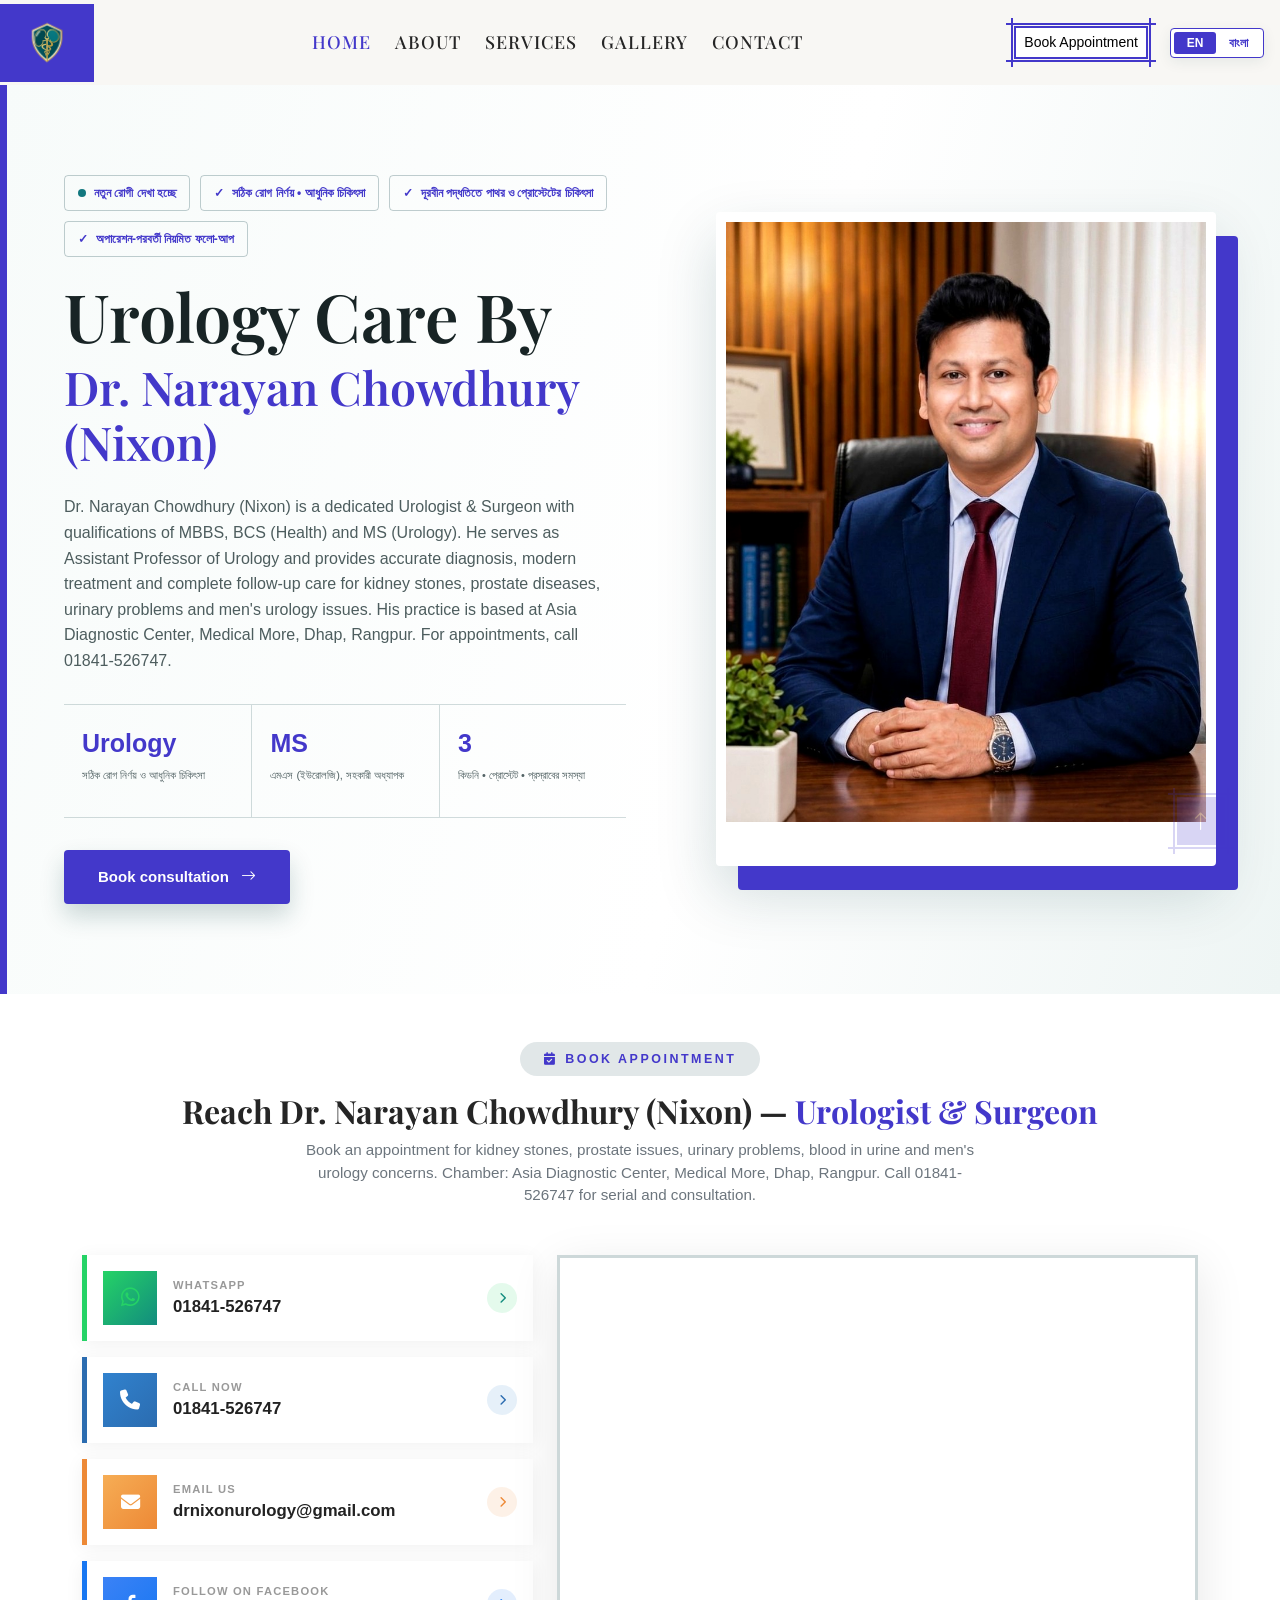
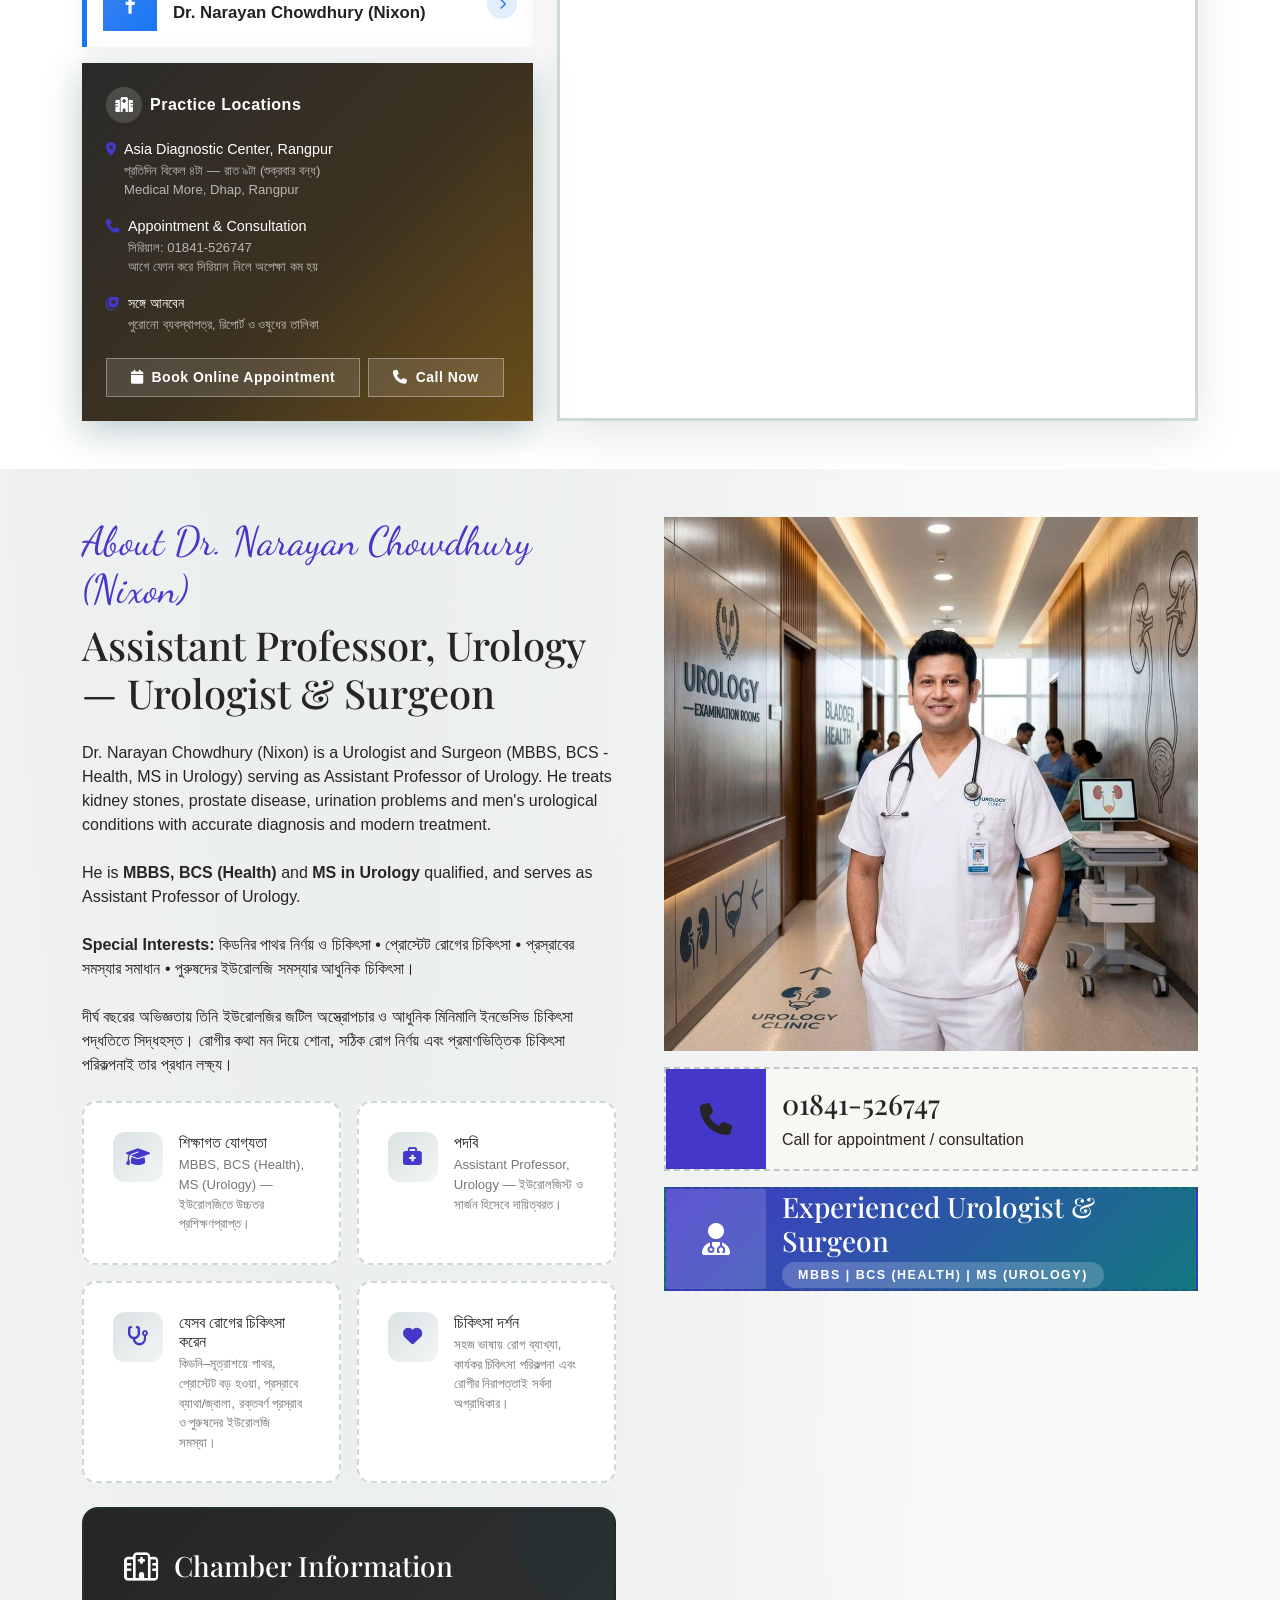
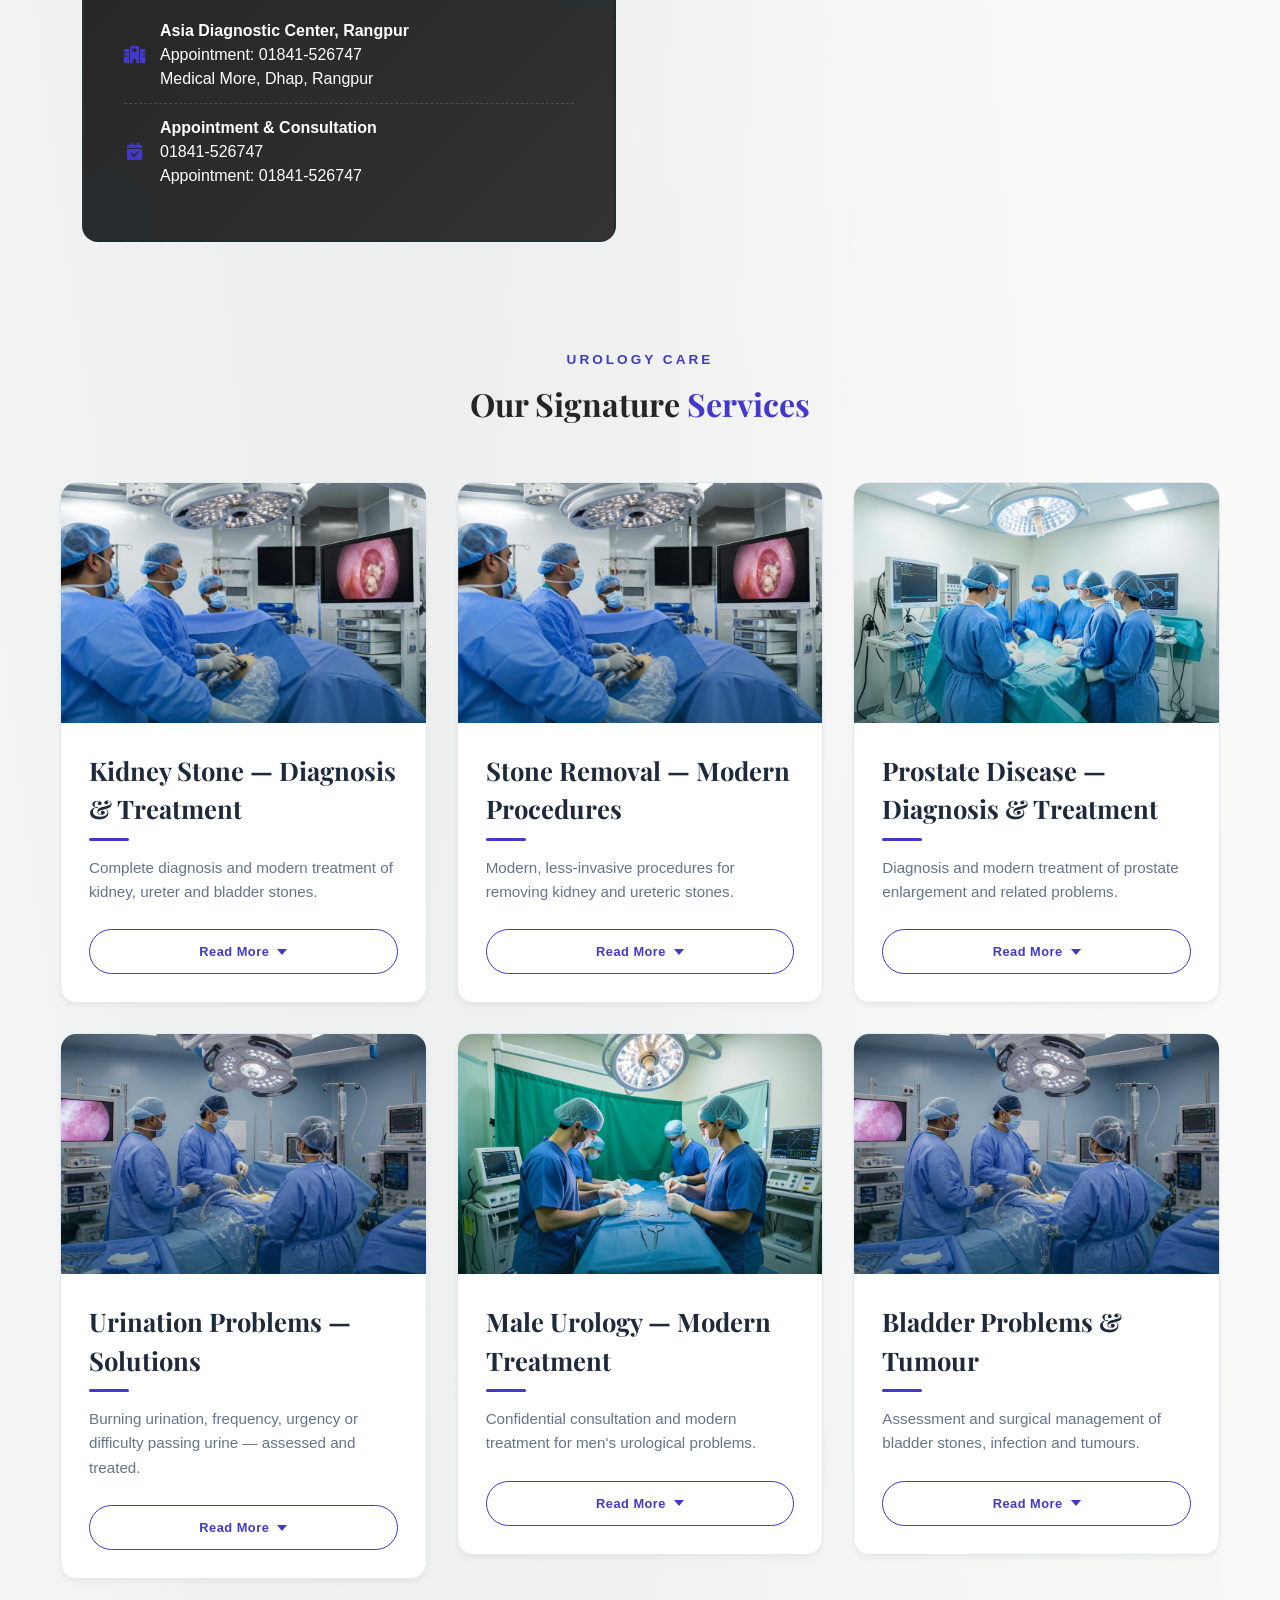
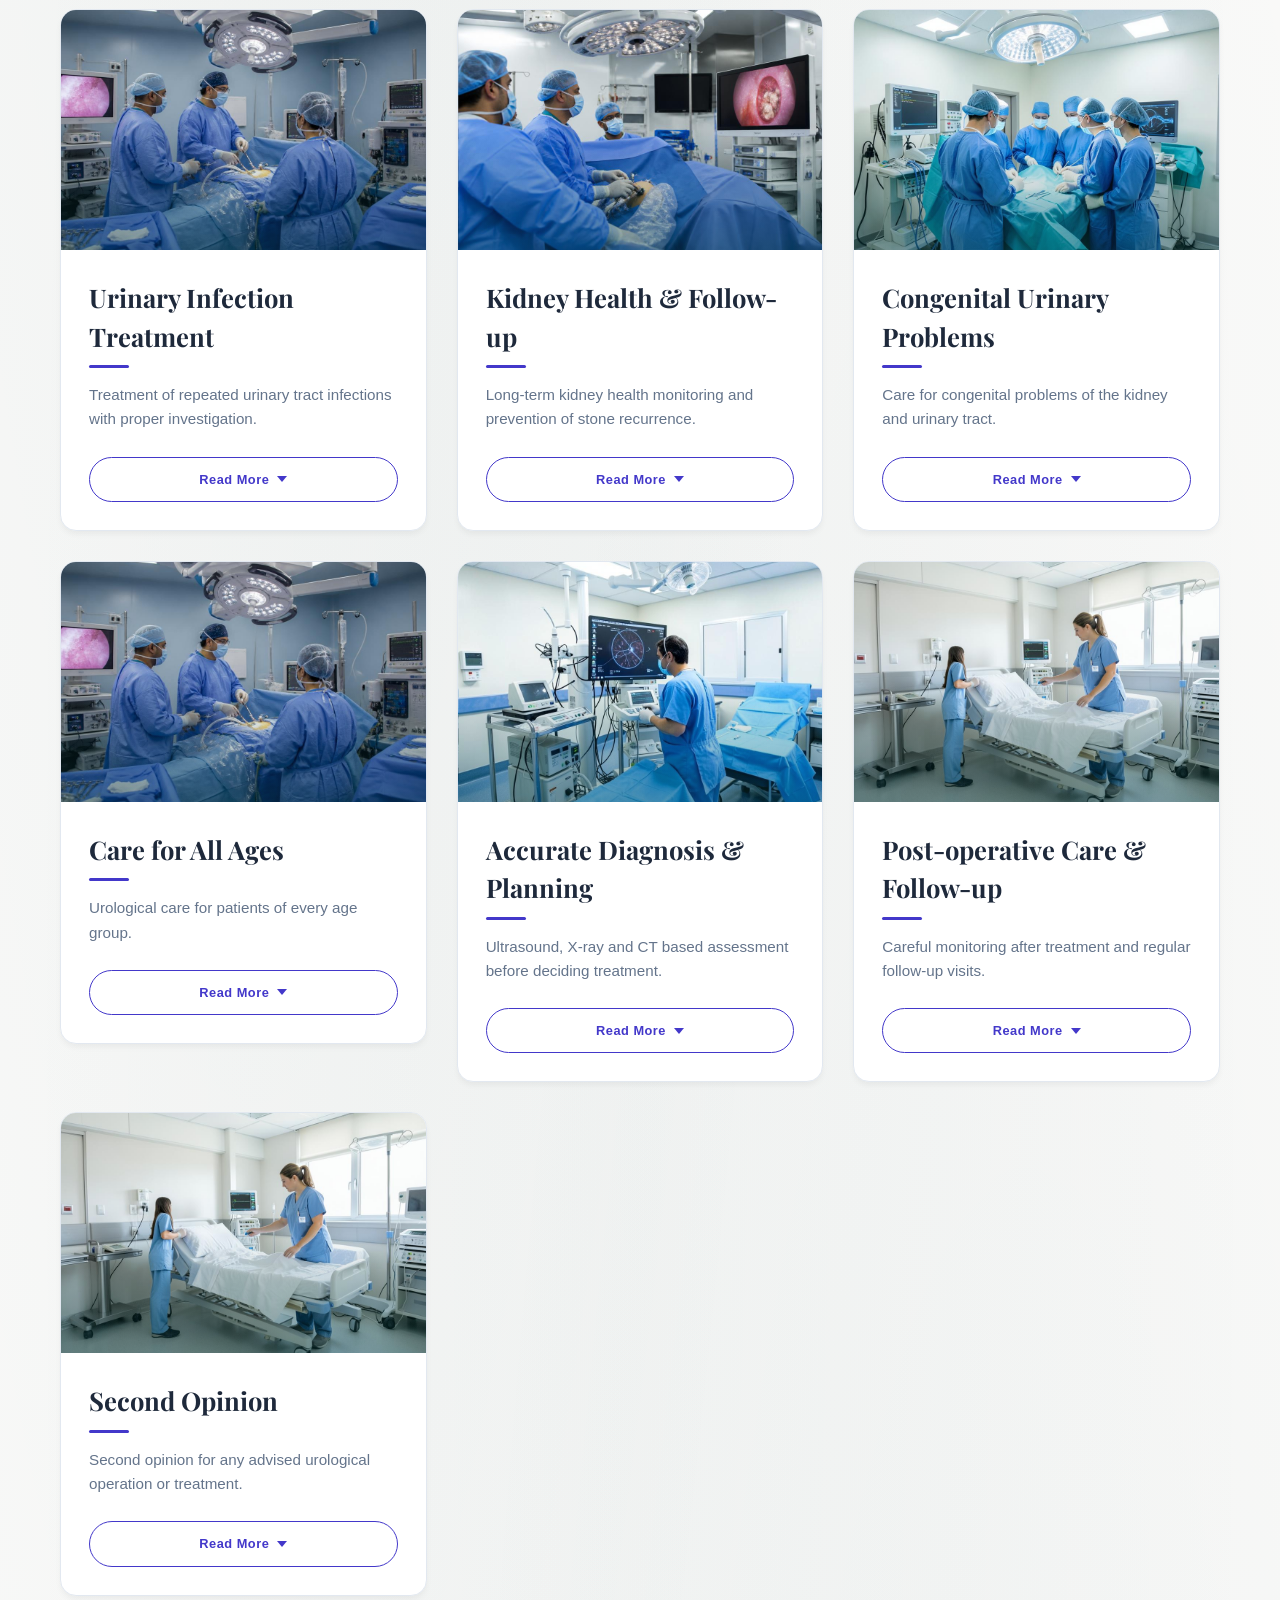
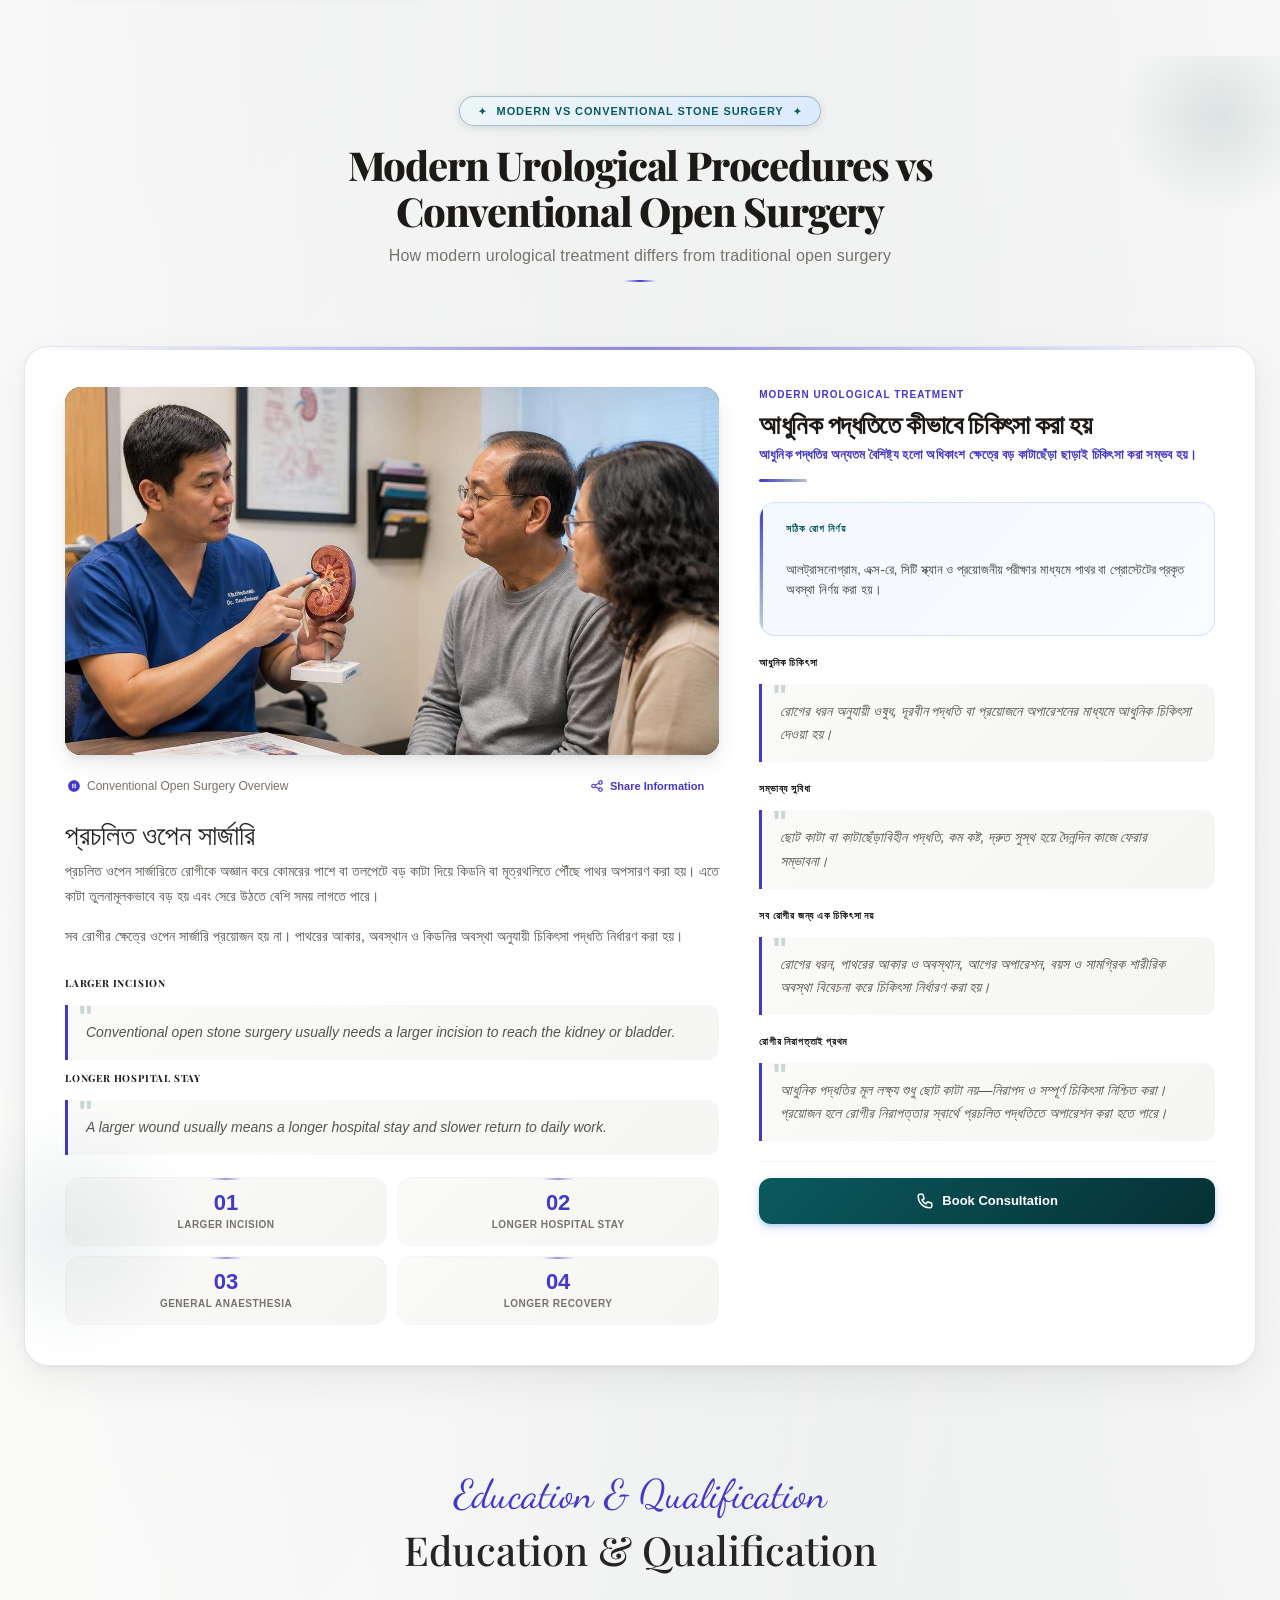
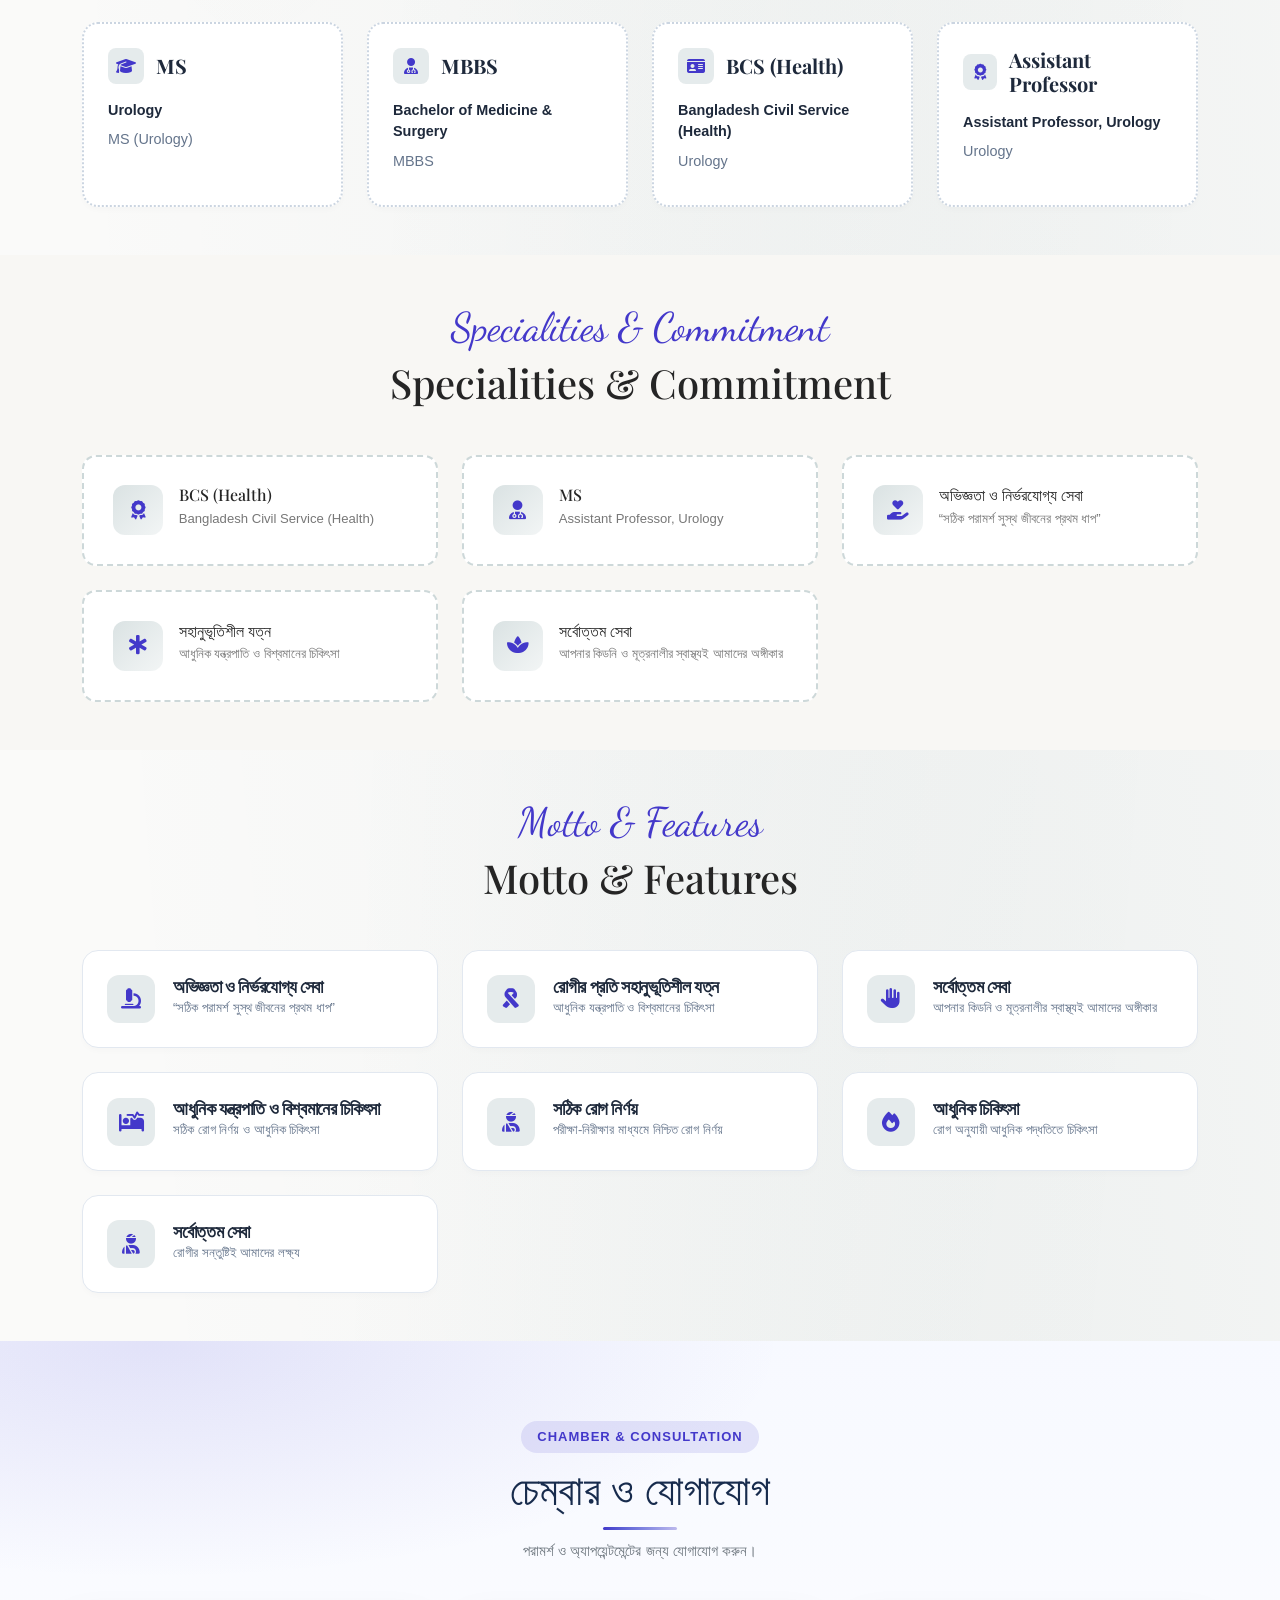
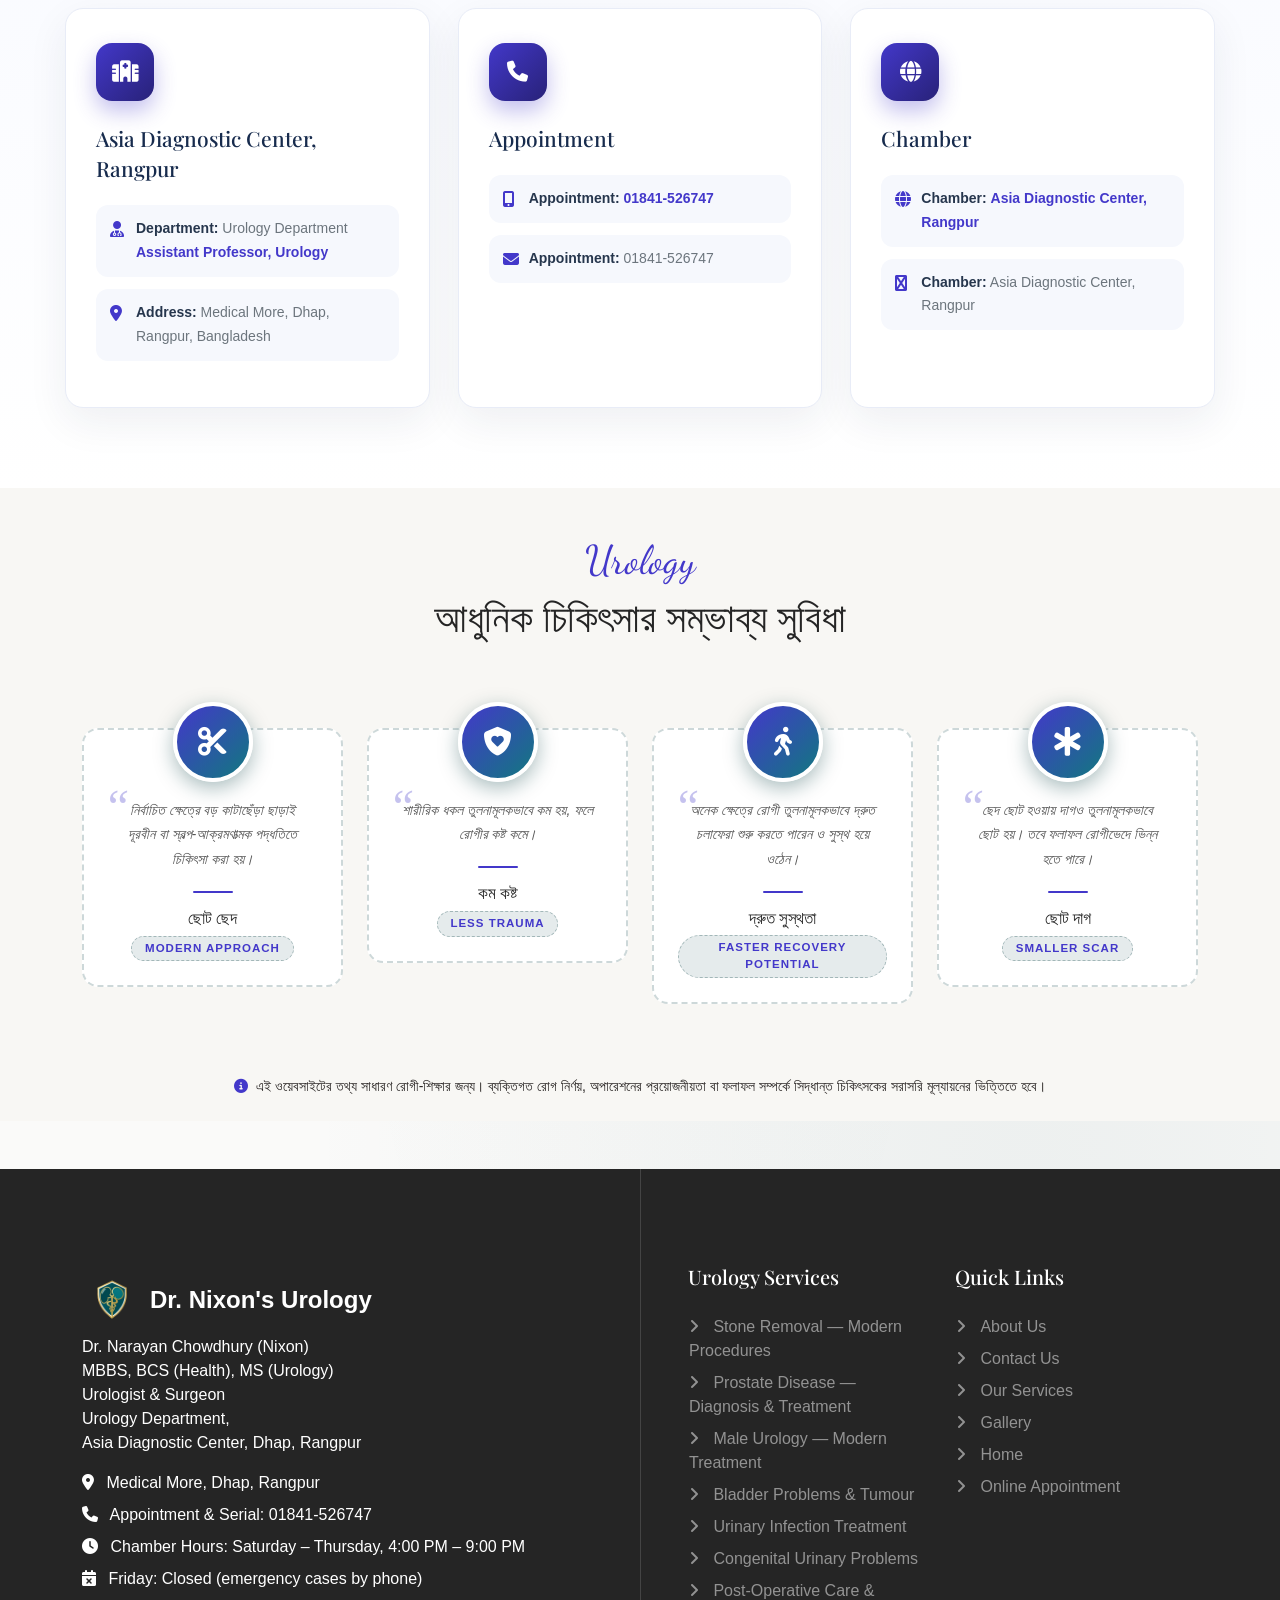
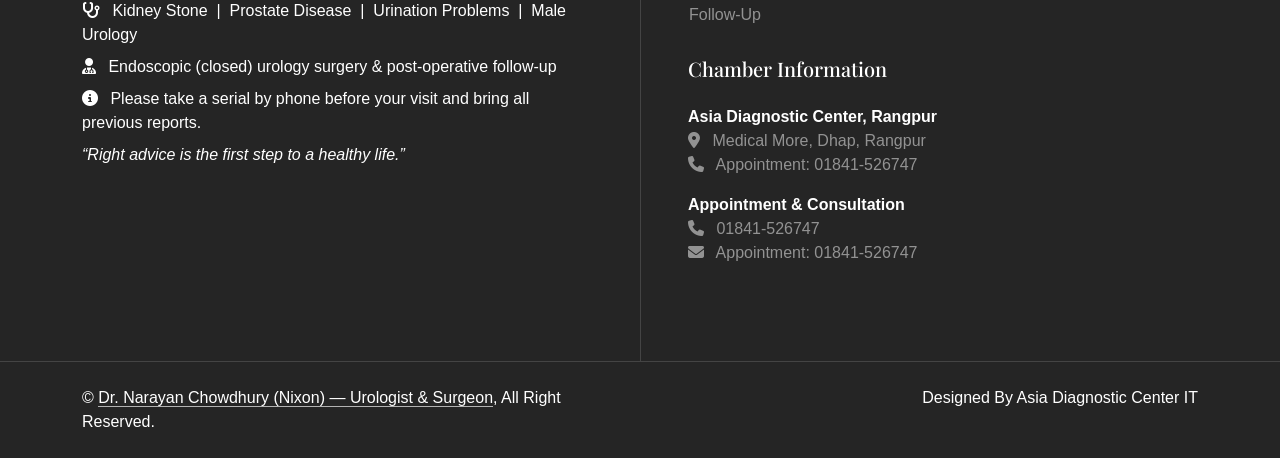
==== commit 02d89a2e: "Changes" ====
--- a/public/index.html
+++ b/public/index.html
@@ -85,7 +85,7 @@
                 <span data-i18n="hero-service">Urology Care By</span>
                 <span class="hero16" data-i18n="doctor-name">Dr. Narayan Chowdhury (Nixon)</span>
             </h1>
-            <p class="hero19 hero3 hero6" data-i18n="hero-summary">সঠিক রোগ নির্ণয়, আধুনিক চিকিৎসা ও সর্বোত্তম সেবা — কিডনির পাথর, প্রোস্টেট ও প্রস্রাবের সমস্যার আধুনিক চিকিৎসা। এমবিবিএস, বিসিএস (স্বাস্থ্য) ও এমএস (ইউরোলজি) ডিগ্রিধারী ইউরোলজি বিশেষজ্ঞ ও সার্জন, সহকারী অধ্যাপক (ইউরোলজি)। প্রয়োজনীয় পরীক্ষার ভিত্তিতে রোগ নির্ণয় করে দূরবীন ও আধুনিক পদ্ধতিতে চিকিৎসা এবং অপারেশনের পর নিয়মিত ফলো-আপ দেওয়া হয়। চেম্বার: Asia Diagnostic Center, মেডিকেল মোড়, ধাপ, রংপুর — সিরিয়ালের জন্য 01841-526747।</p>
+            <p class="hero19 hero3 hero6" data-i18n="hero-summary">Dr. Narayan Chowdhury (Nixon) is a dedicated Urologist & Surgeon with qualifications of MBBS, BCS (Health) and MS (Urology). He serves as Assistant Professor of Urology and provides accurate diagnosis, modern treatment and complete follow-up care for kidney stones, prostate diseases, urinary problems and men's urology issues. His practice is based at Asia Diagnostic Center, Medical More, Dhap, Rangpur. For appointments, call 01841-526747.</p>
 
             <div class="hero20 hero3 hero7">
                 <div class="hero21 hero35"><div class="hero22">Urology</div><div class="hero23" data-i18n="stat-mics">সঠিক রোগ নির্ণয় ও আধুনিক চিকিৎসা</div></div>
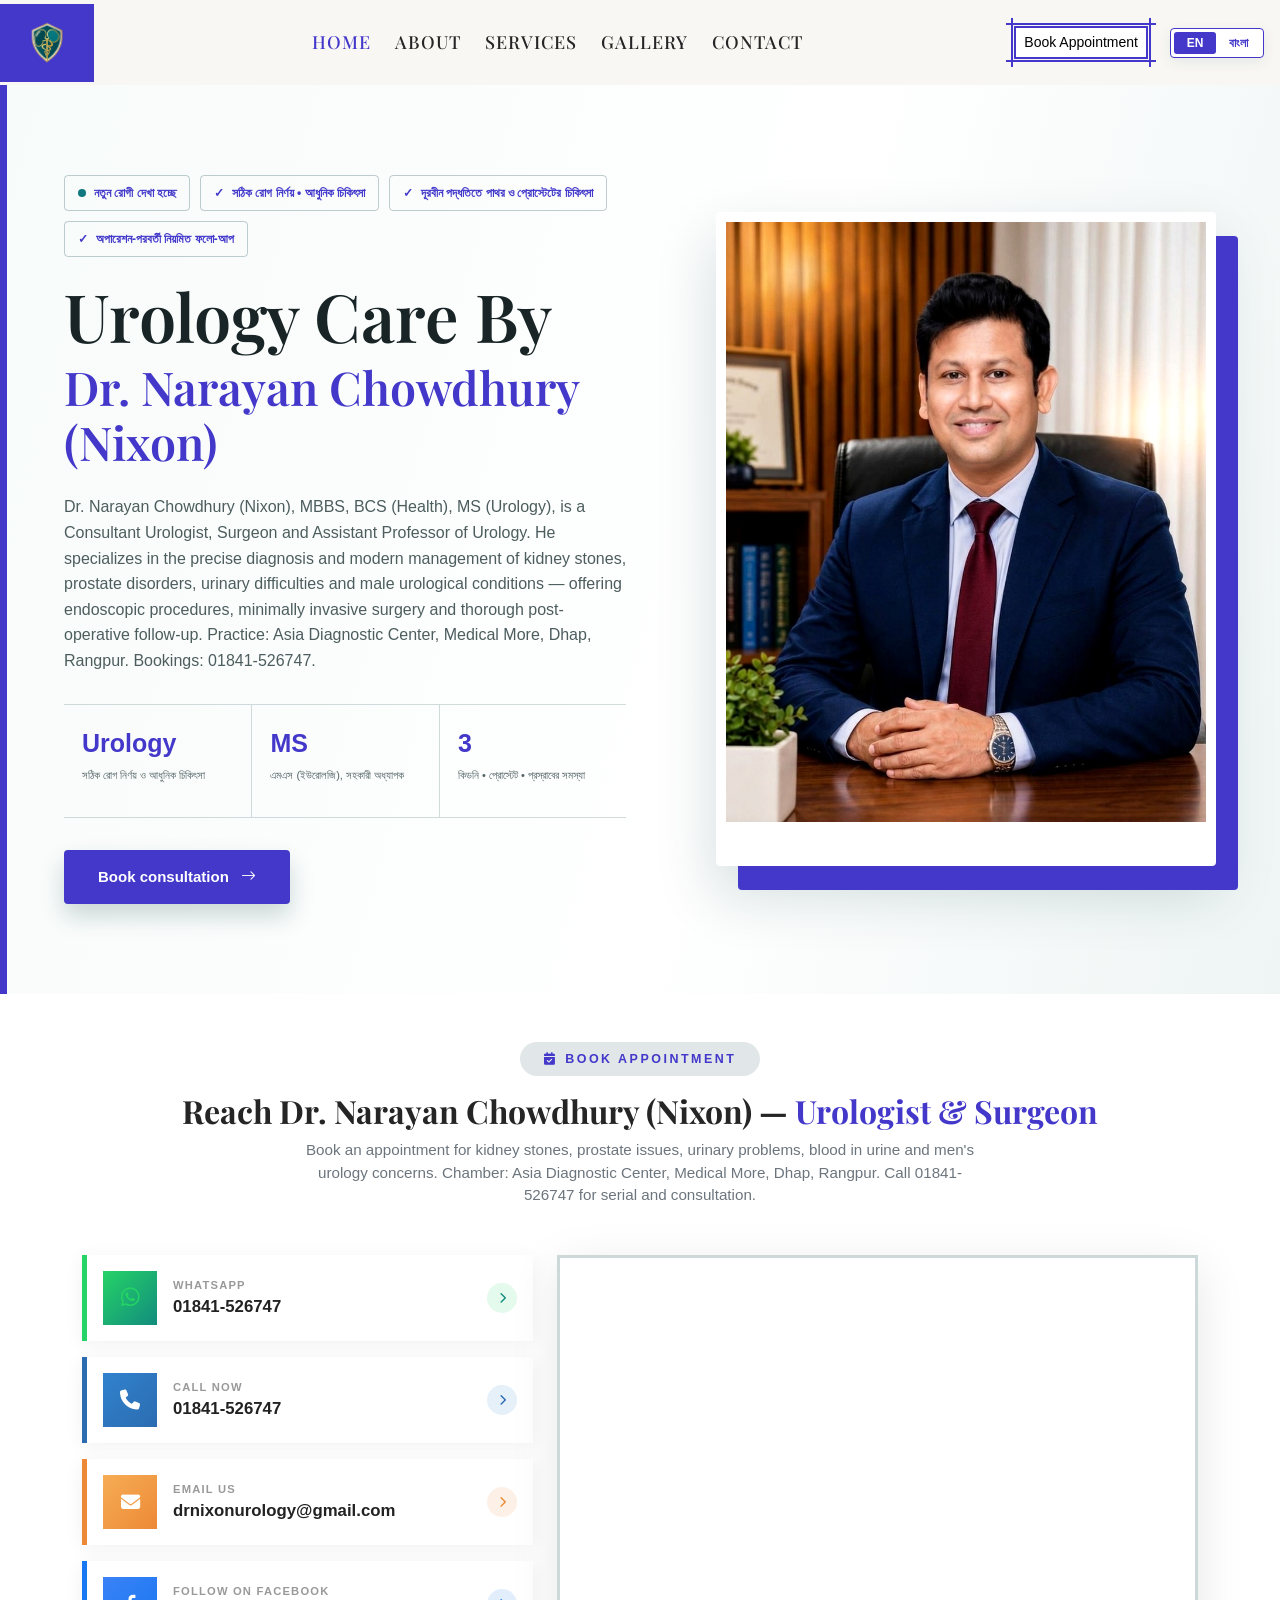
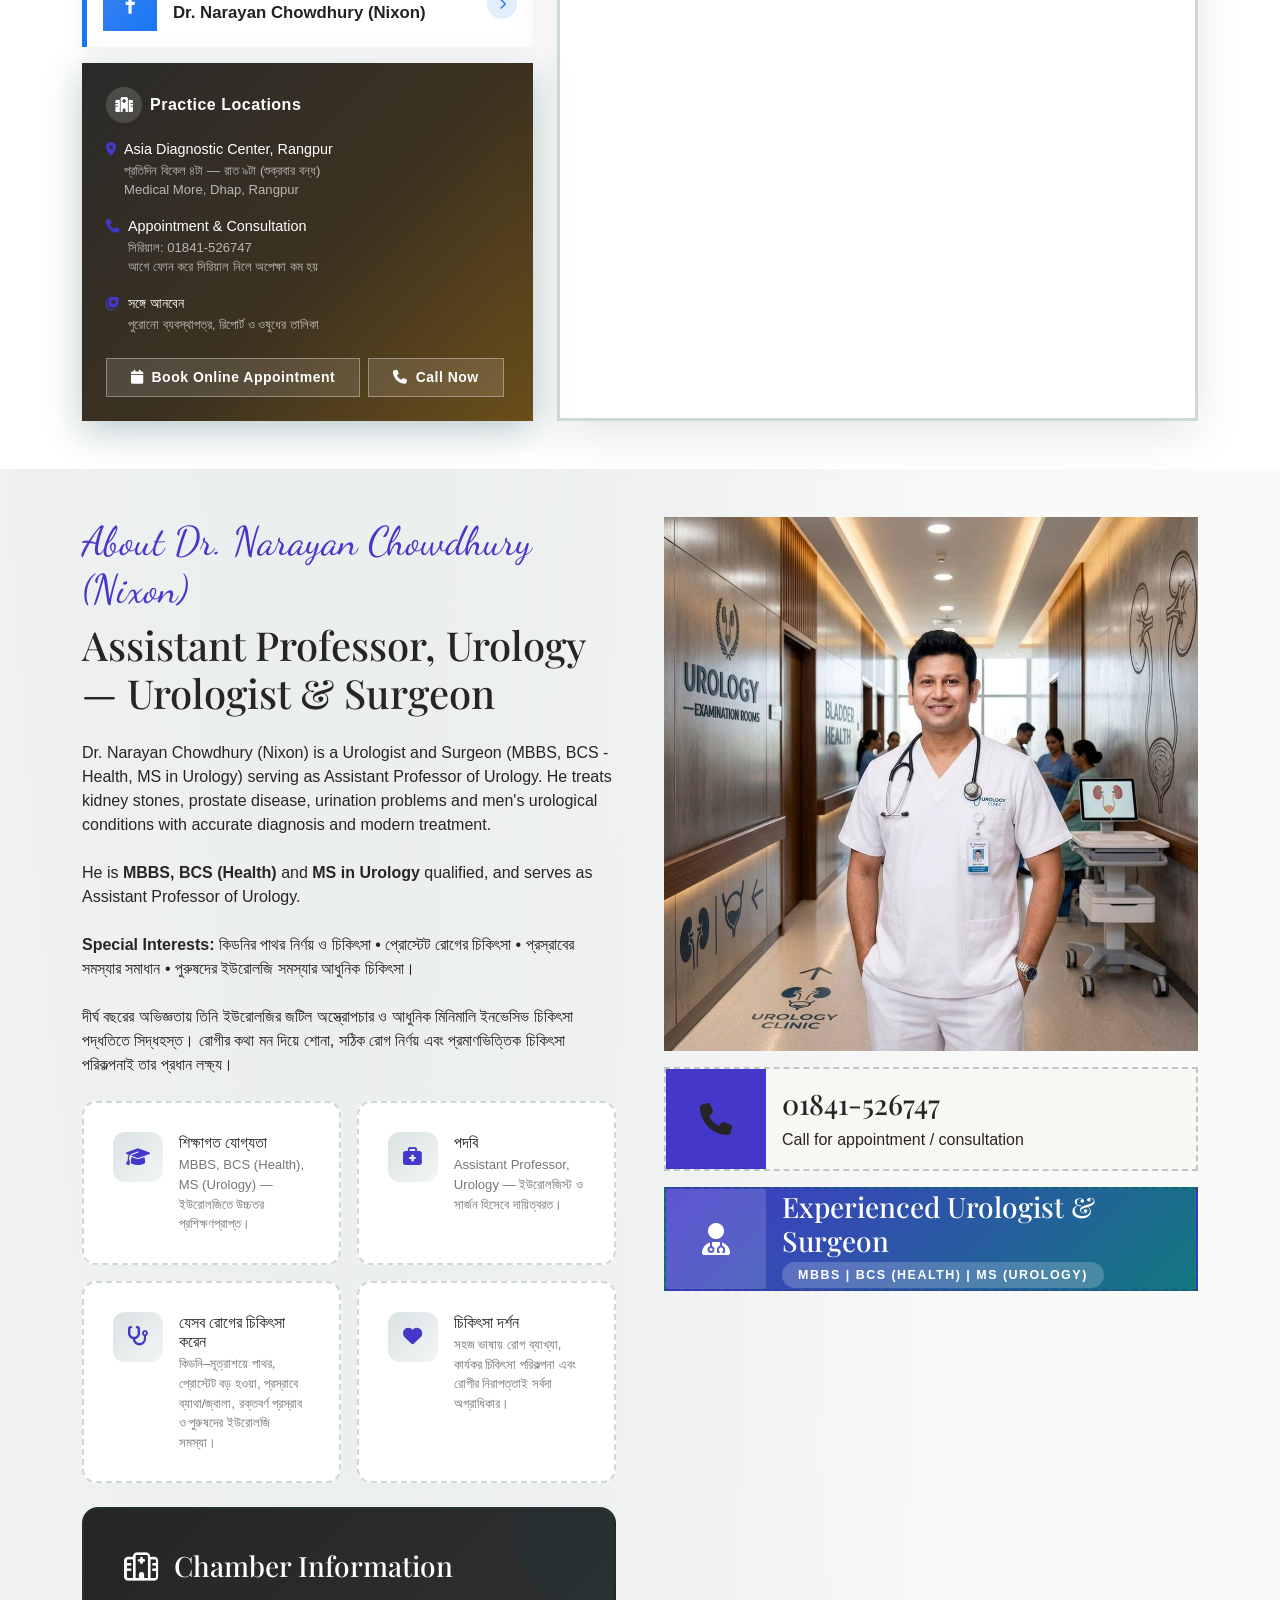
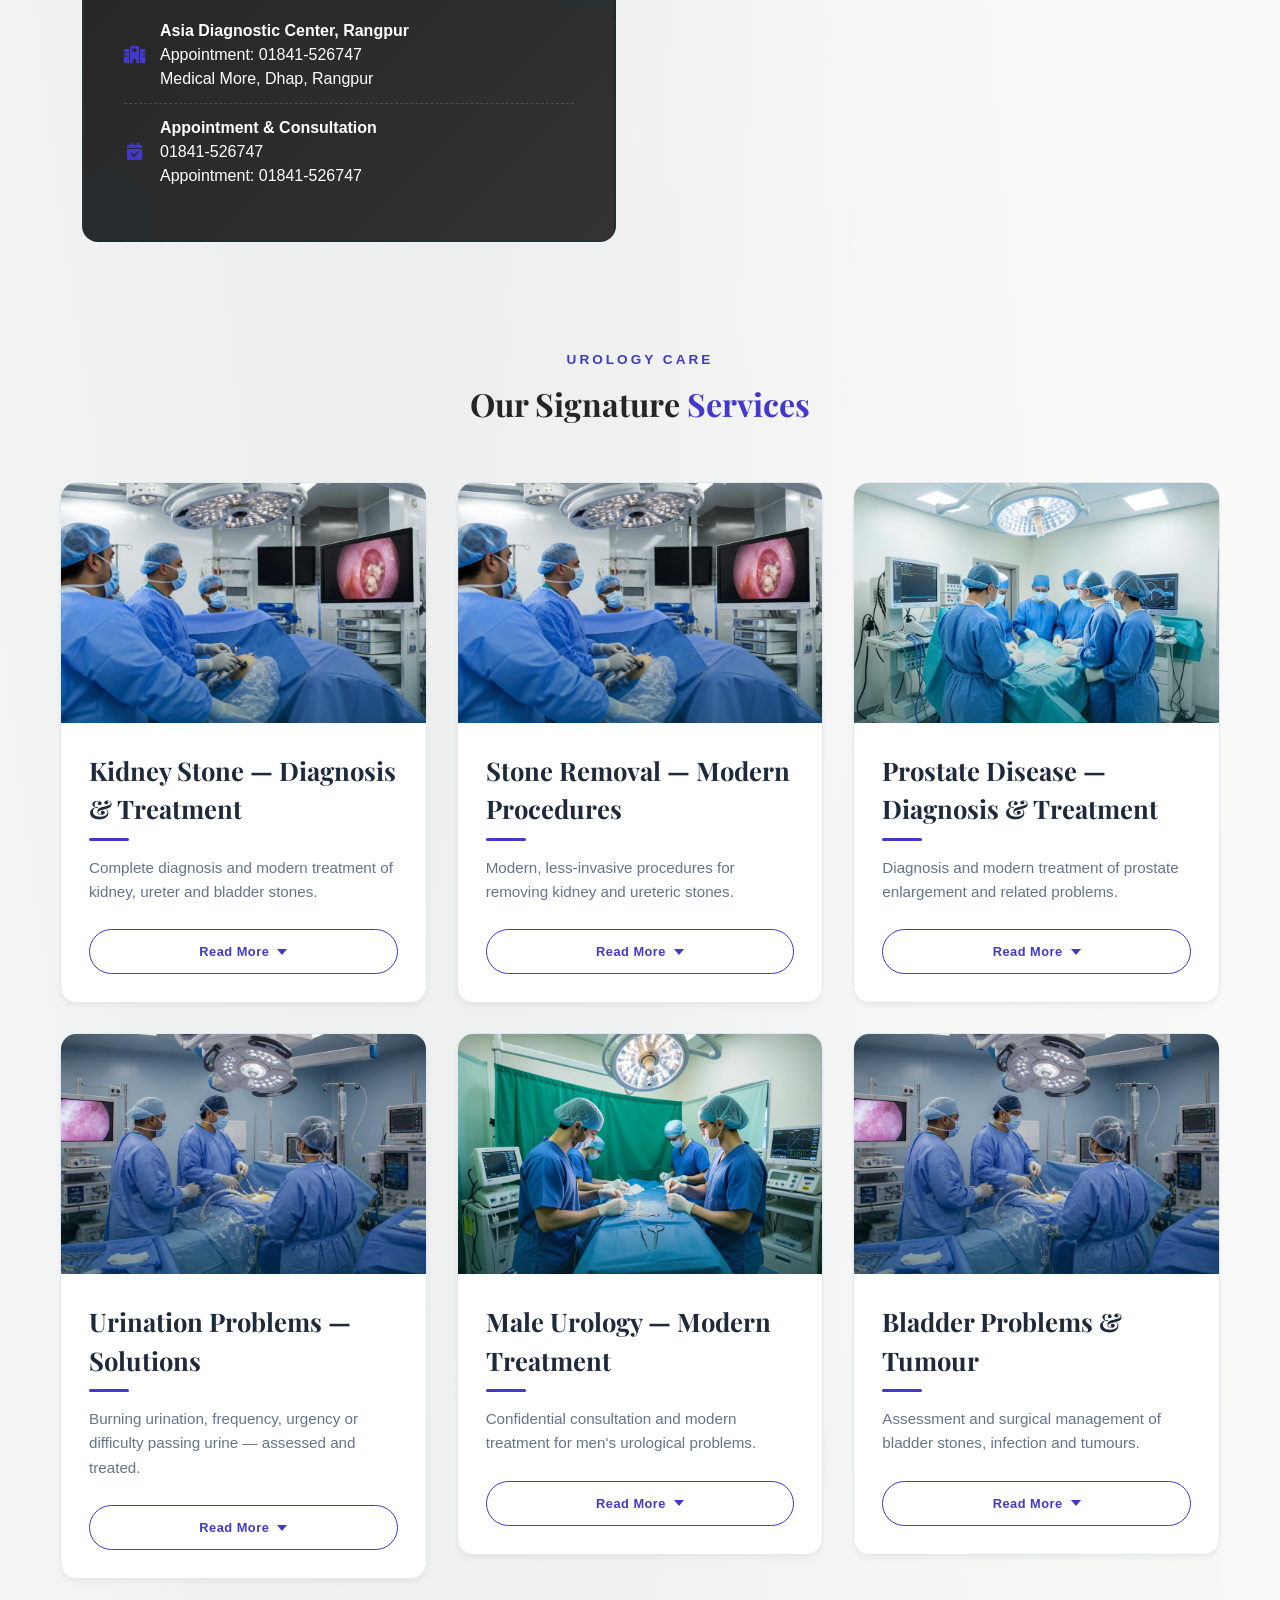
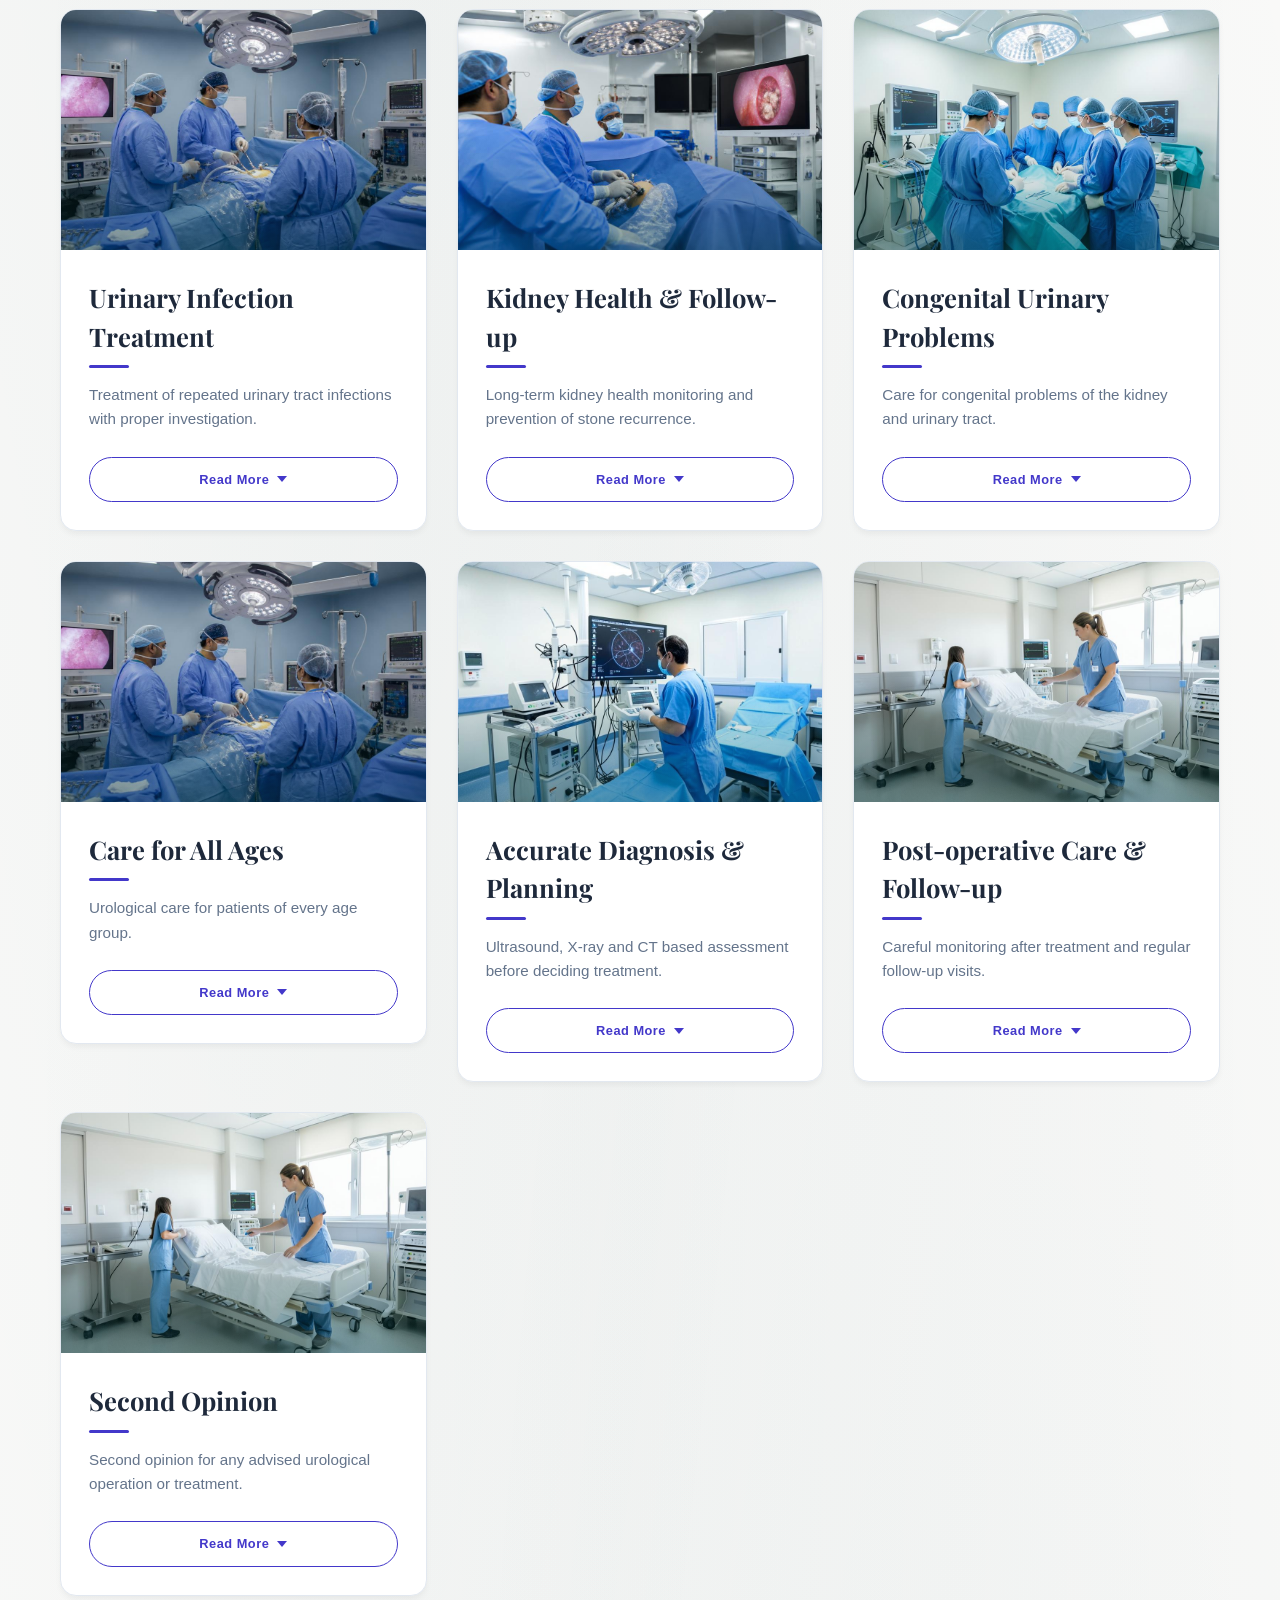
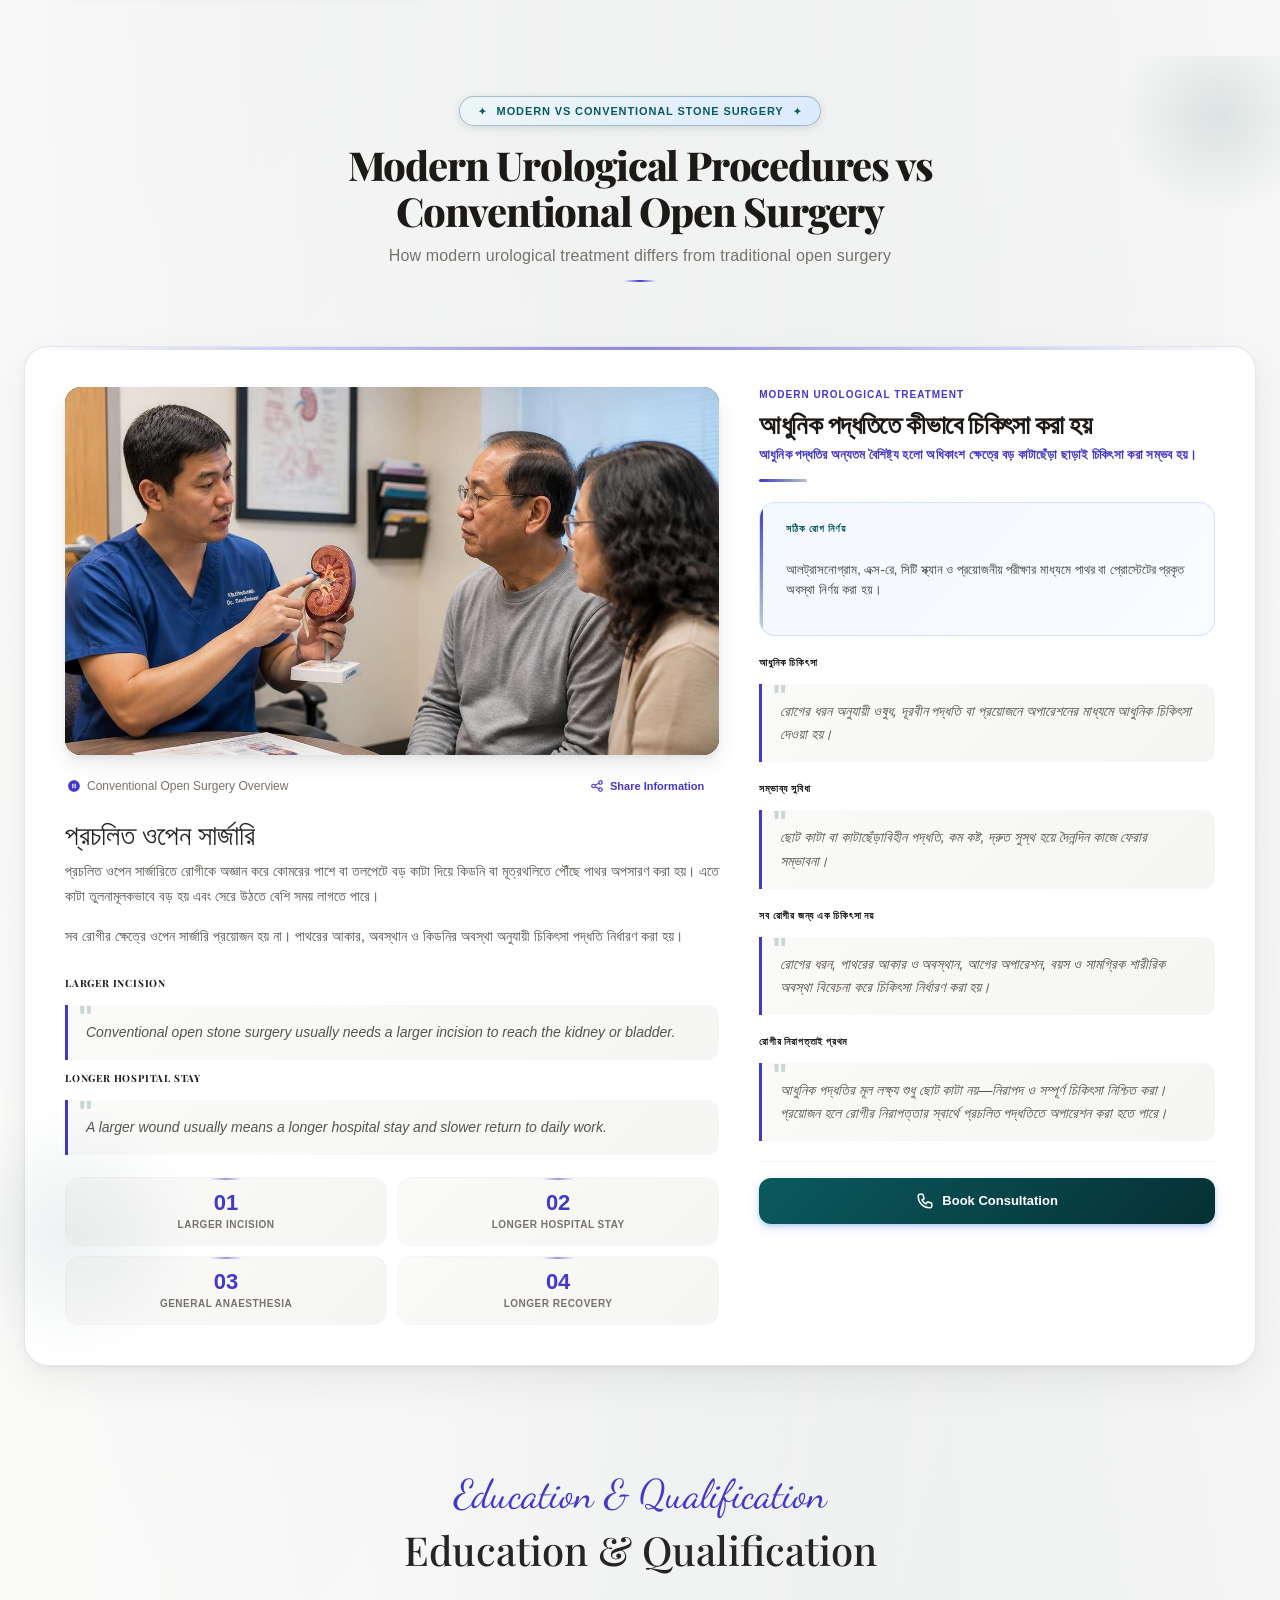
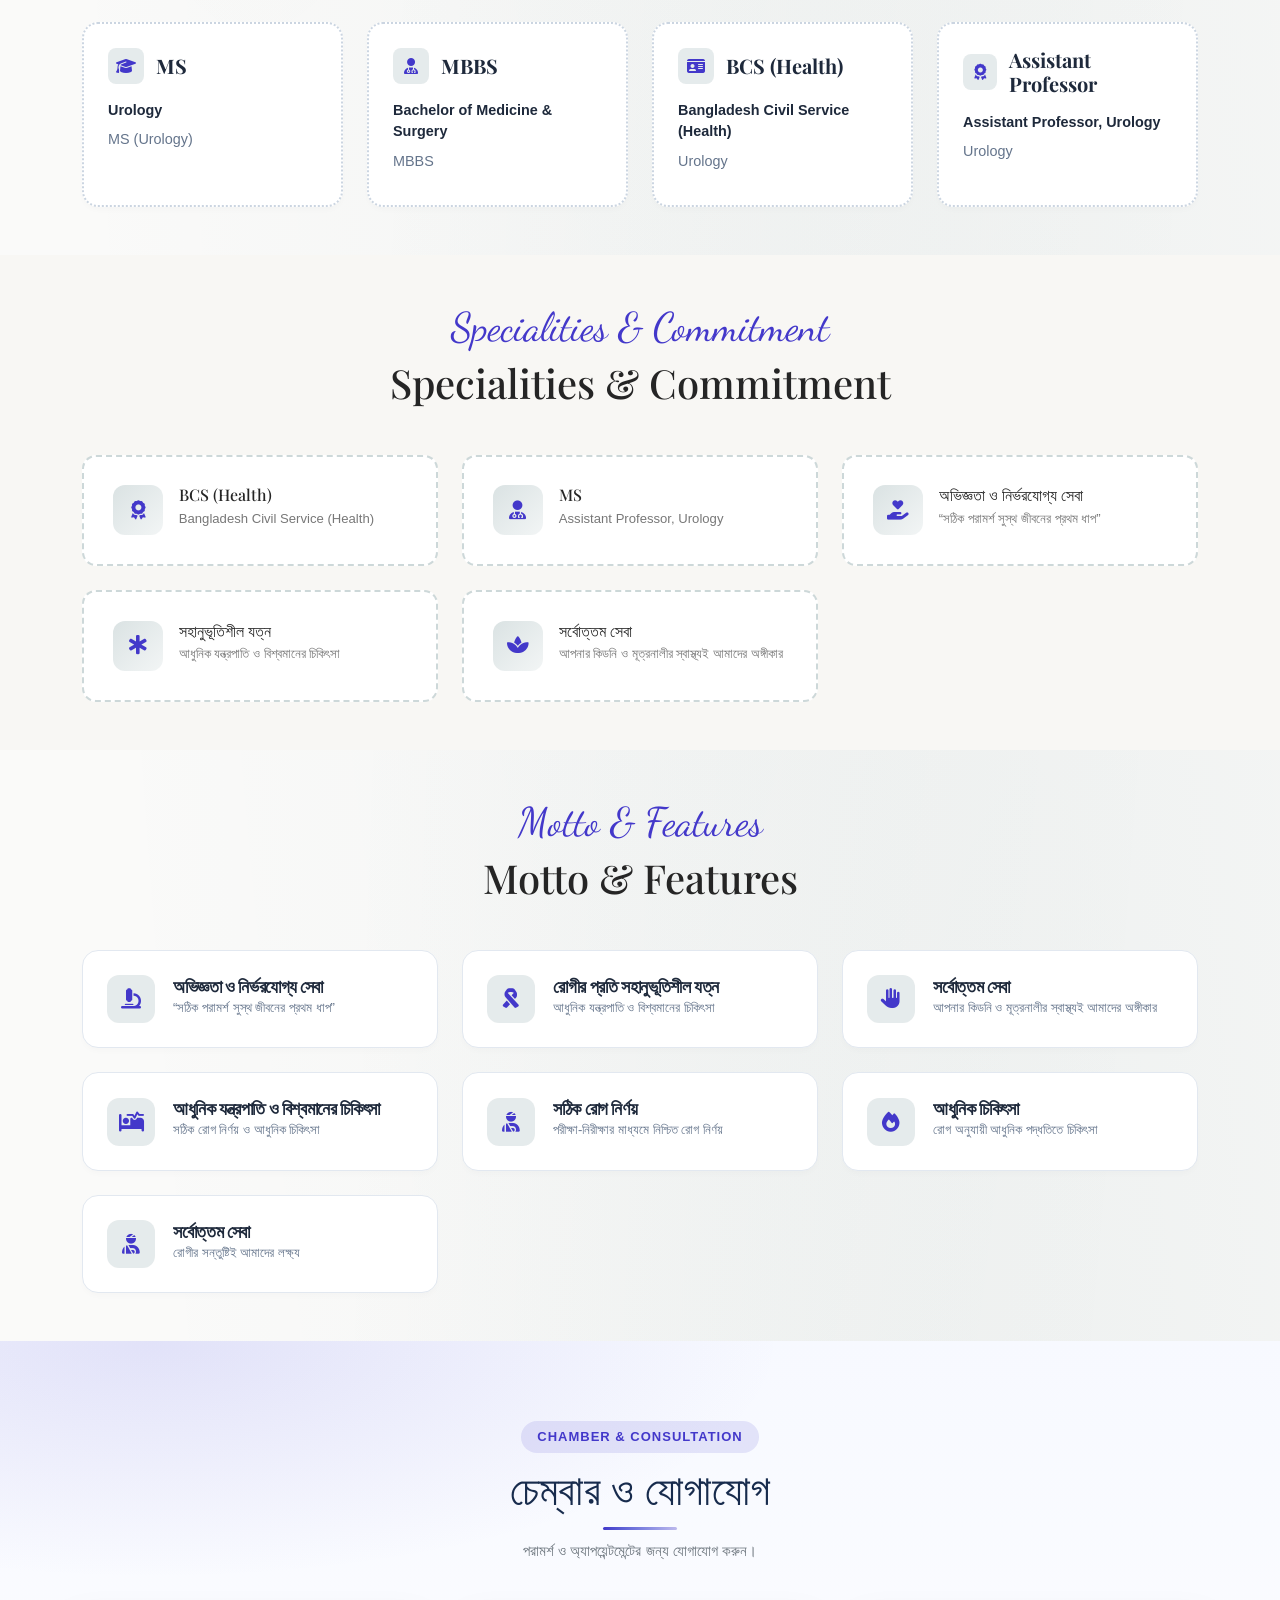
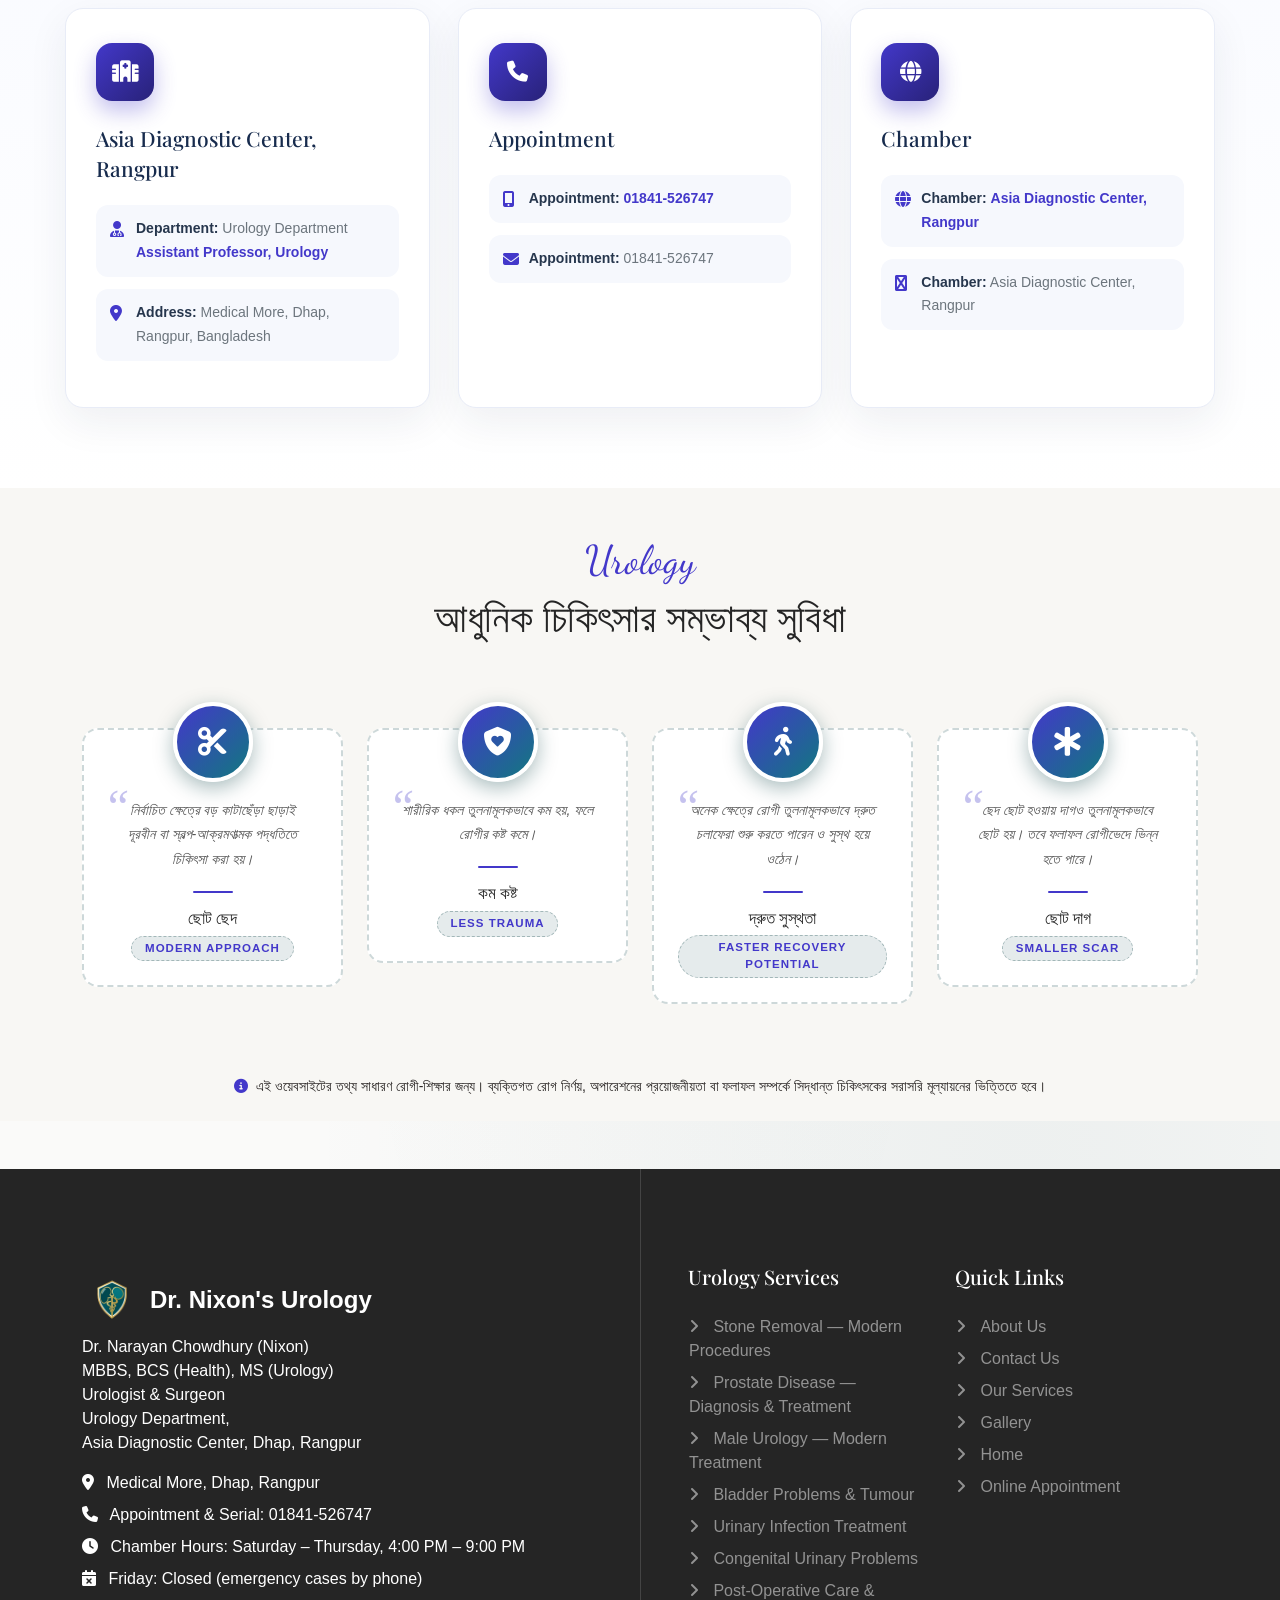
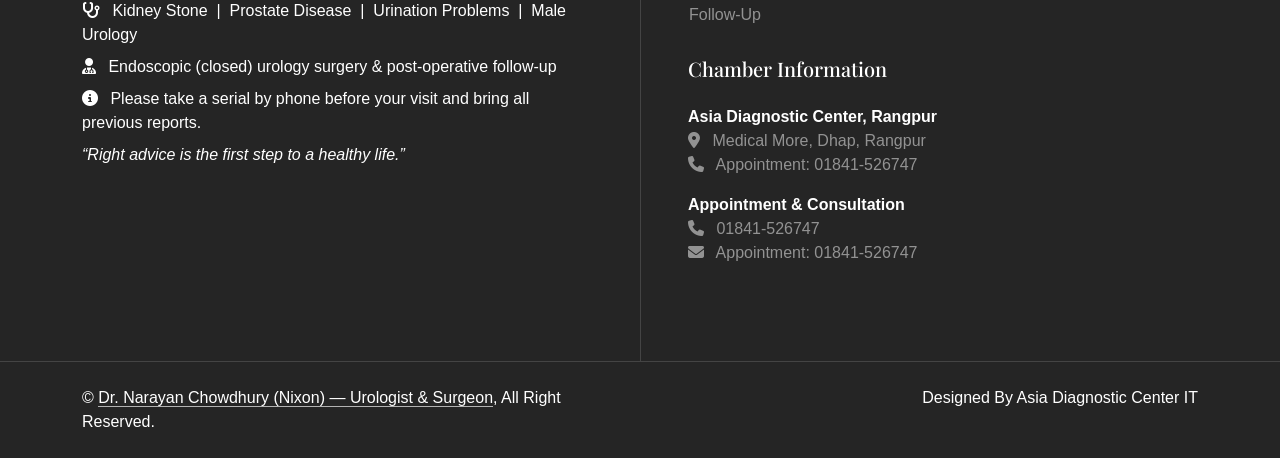
==== commit 138d6858: "Changes" ====
--- a/public/index.html
+++ b/public/index.html
@@ -85,7 +85,7 @@
                 <span data-i18n="hero-service">Urology Care By</span>
                 <span class="hero16" data-i18n="doctor-name">Dr. Narayan Chowdhury (Nixon)</span>
             </h1>
-            <p class="hero19 hero3 hero6" data-i18n="hero-summary">Dr. Narayan Chowdhury (Nixon) is a dedicated Urologist & Surgeon with qualifications of MBBS, BCS (Health) and MS (Urology). He serves as Assistant Professor of Urology and provides accurate diagnosis, modern treatment and complete follow-up care for kidney stones, prostate diseases, urinary problems and men's urology issues. His practice is based at Asia Diagnostic Center, Medical More, Dhap, Rangpur. For appointments, call 01841-526747.</p>
+            <p class="hero19 hero3 hero6" data-i18n="hero-summary">Dr. Narayan Chowdhury (Nixon), MBBS, BCS (Health), MS (Urology), is a Consultant Urologist, Surgeon and Assistant Professor of Urology. He specializes in the precise diagnosis and modern management of kidney stones, prostate disorders, urinary difficulties and male urological conditions — offering endoscopic procedures, minimally invasive surgery and thorough post-operative follow-up. Practice: Asia Diagnostic Center, Medical More, Dhap, Rangpur. Bookings: 01841-526747.</p>
 
             <div class="hero20 hero3 hero7">
                 <div class="hero21 hero35"><div class="hero22">Urology</div><div class="hero23" data-i18n="stat-mics">সঠিক রোগ নির্ণয় ও আধুনিক চিকিৎসা</div></div>
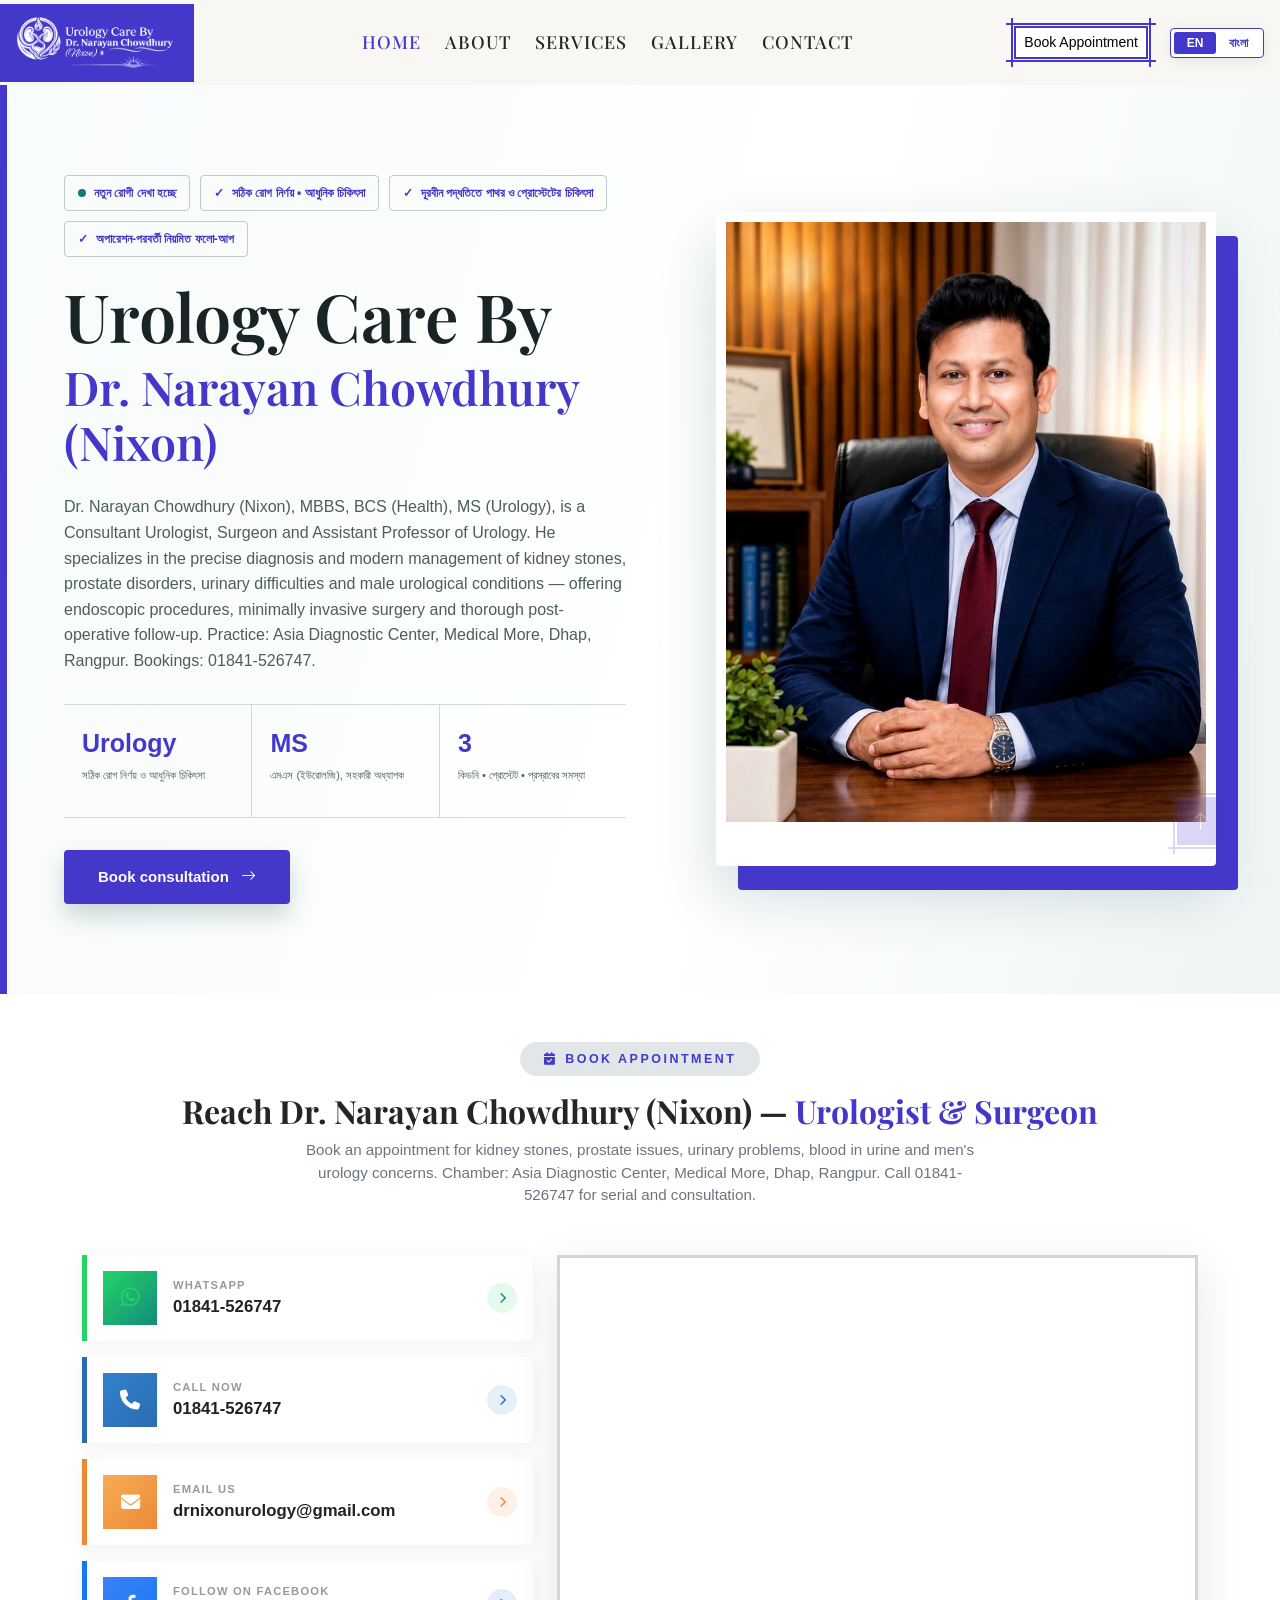
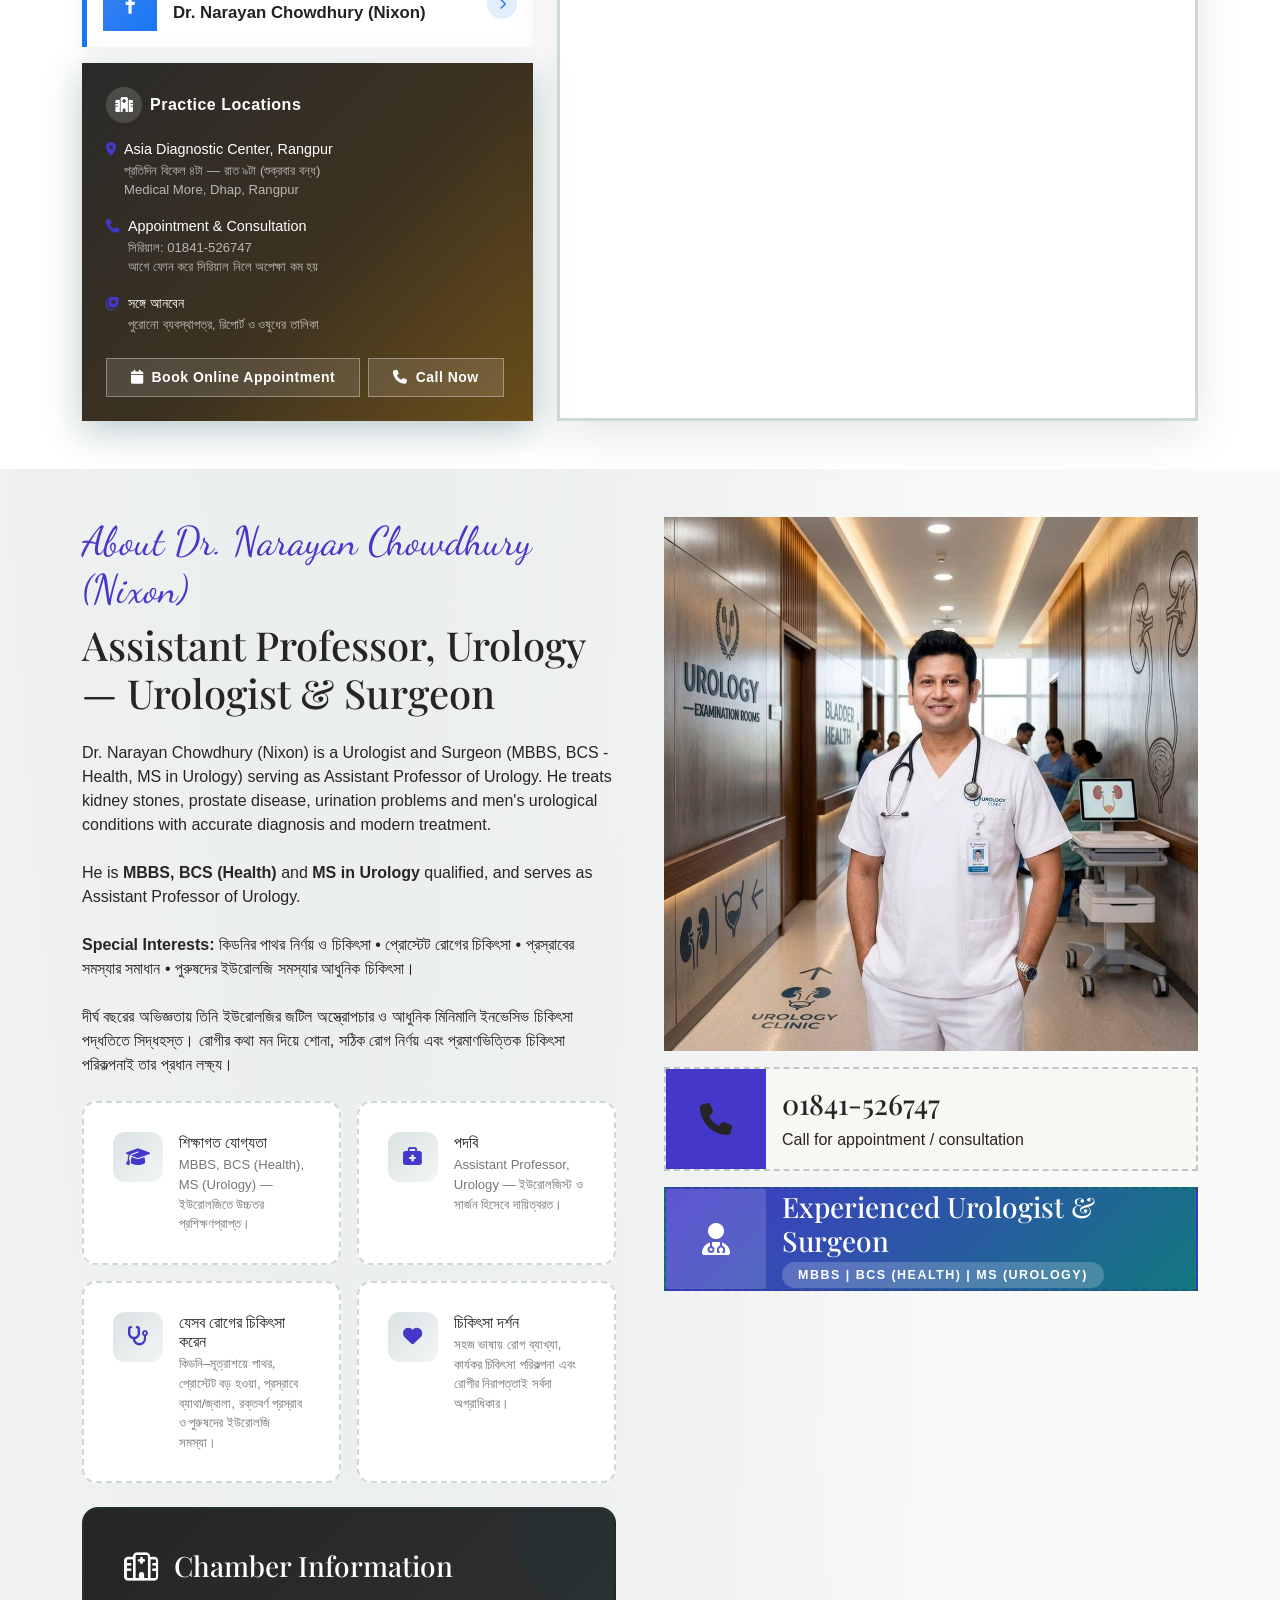
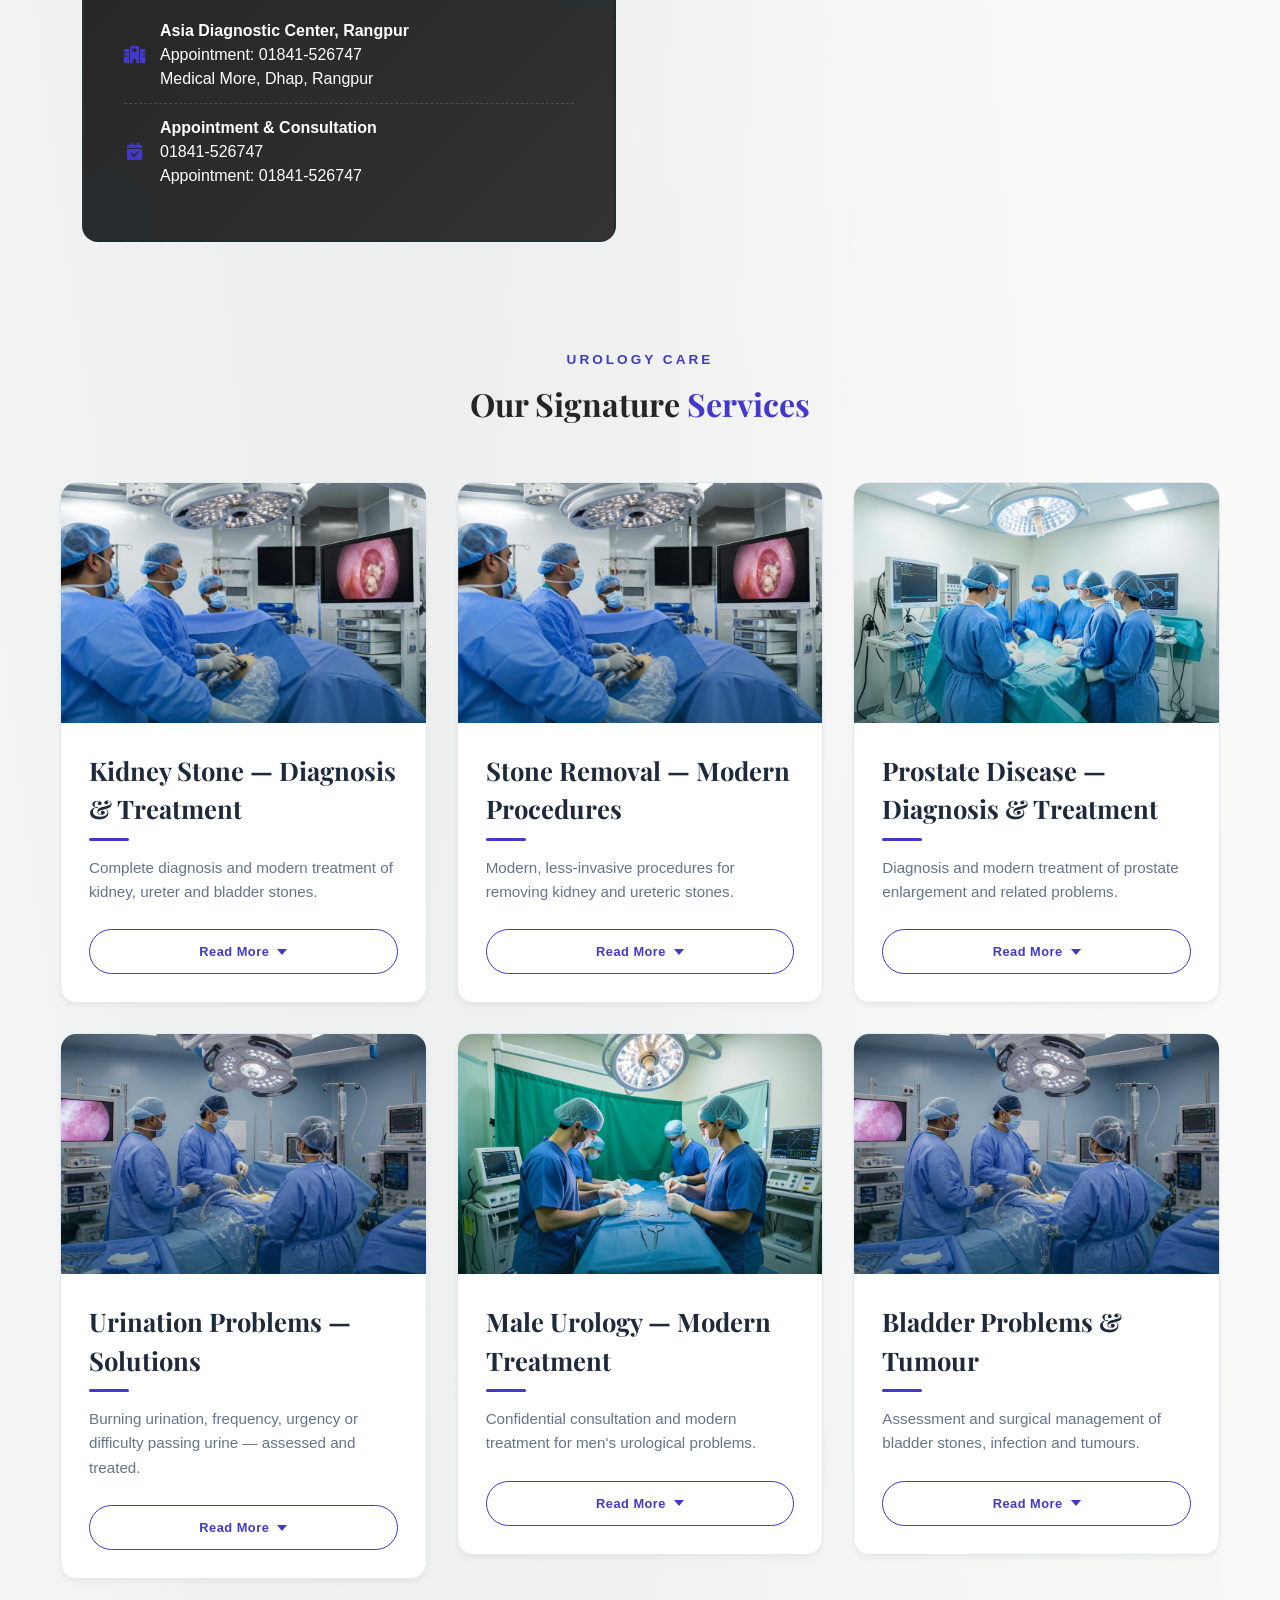
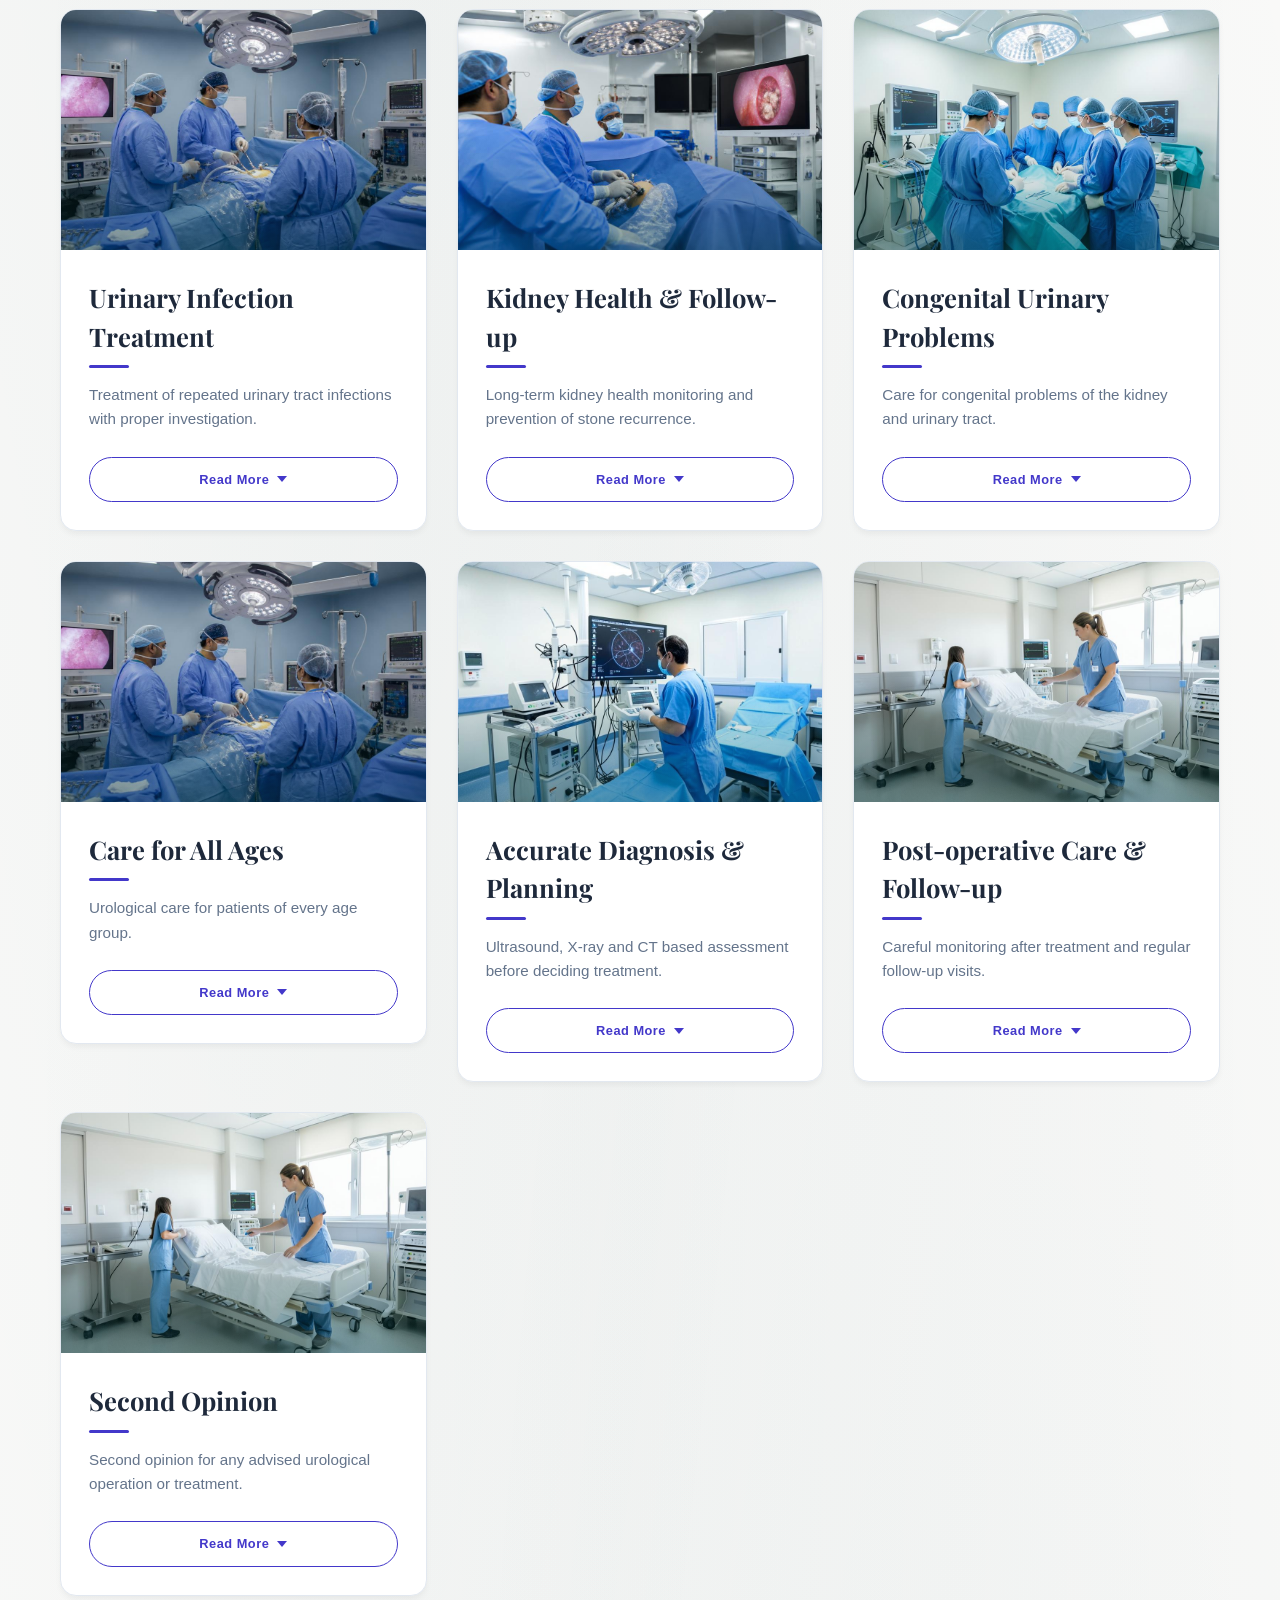
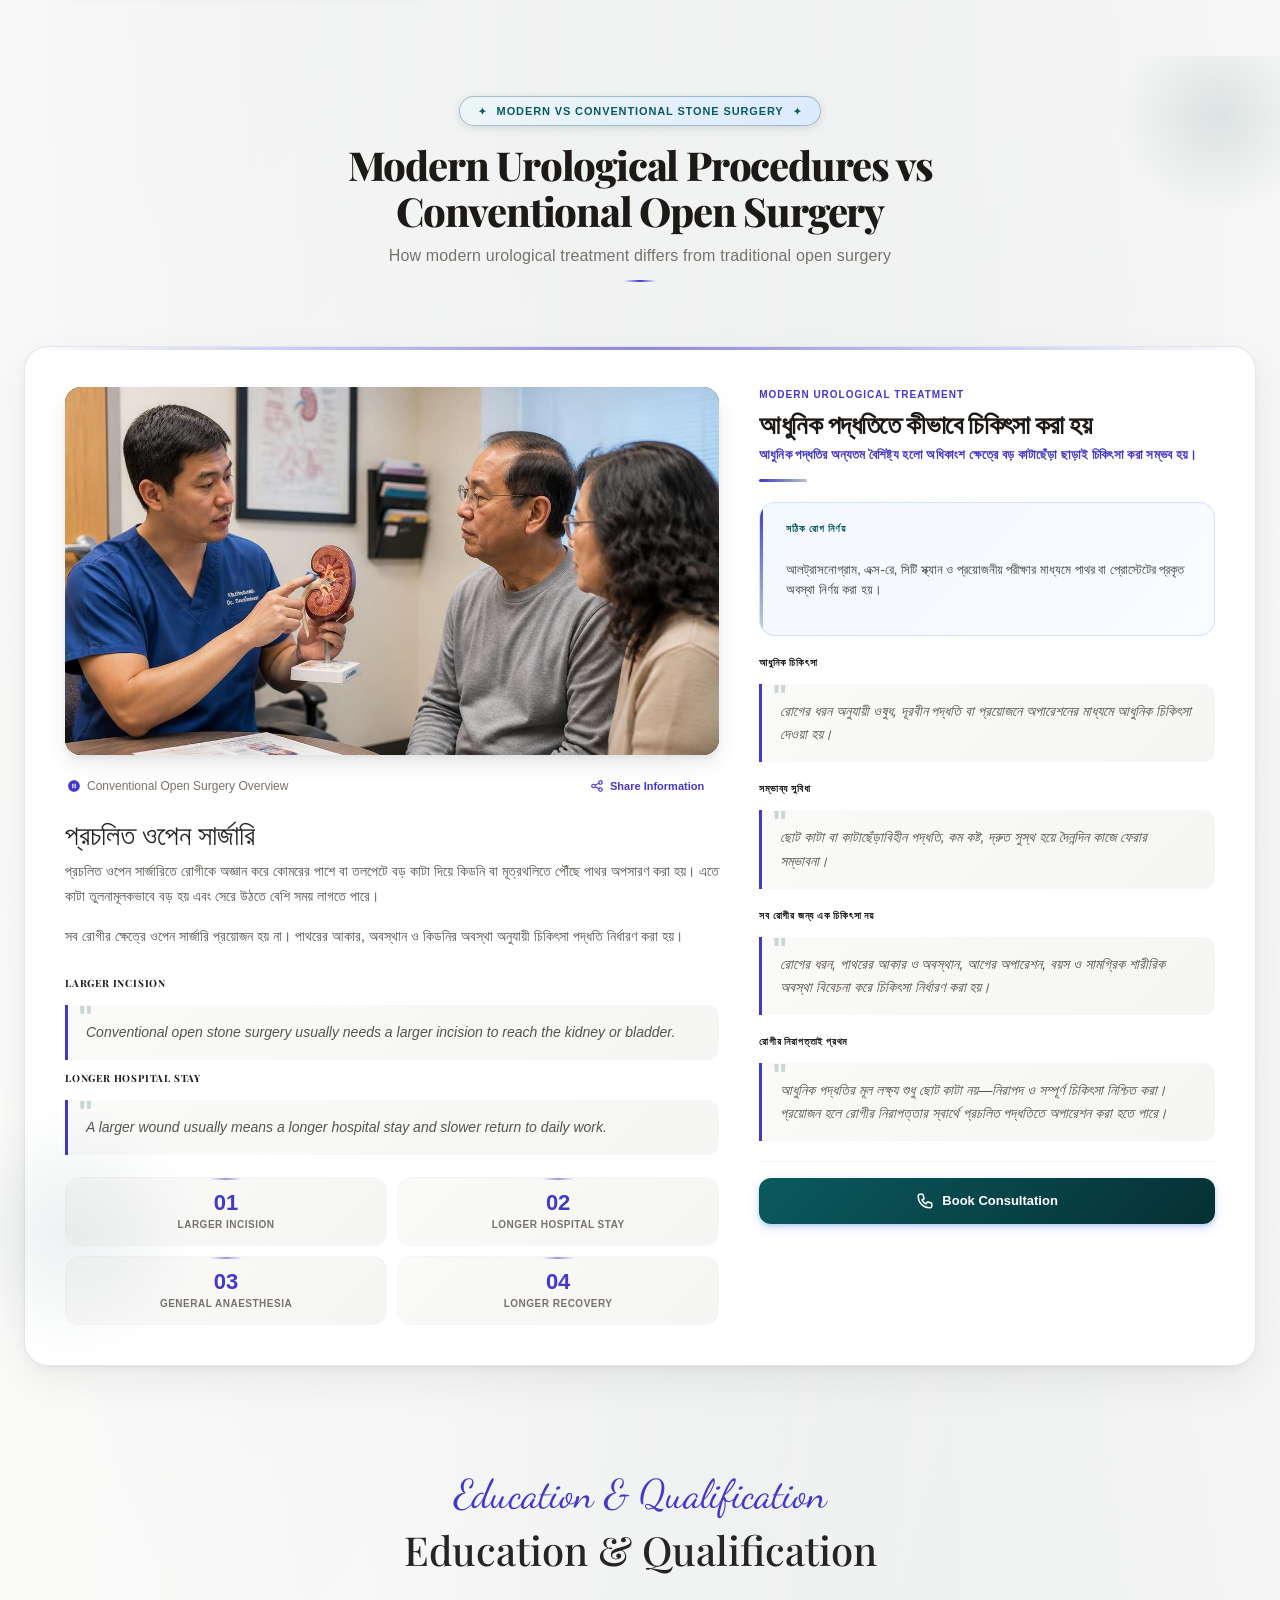
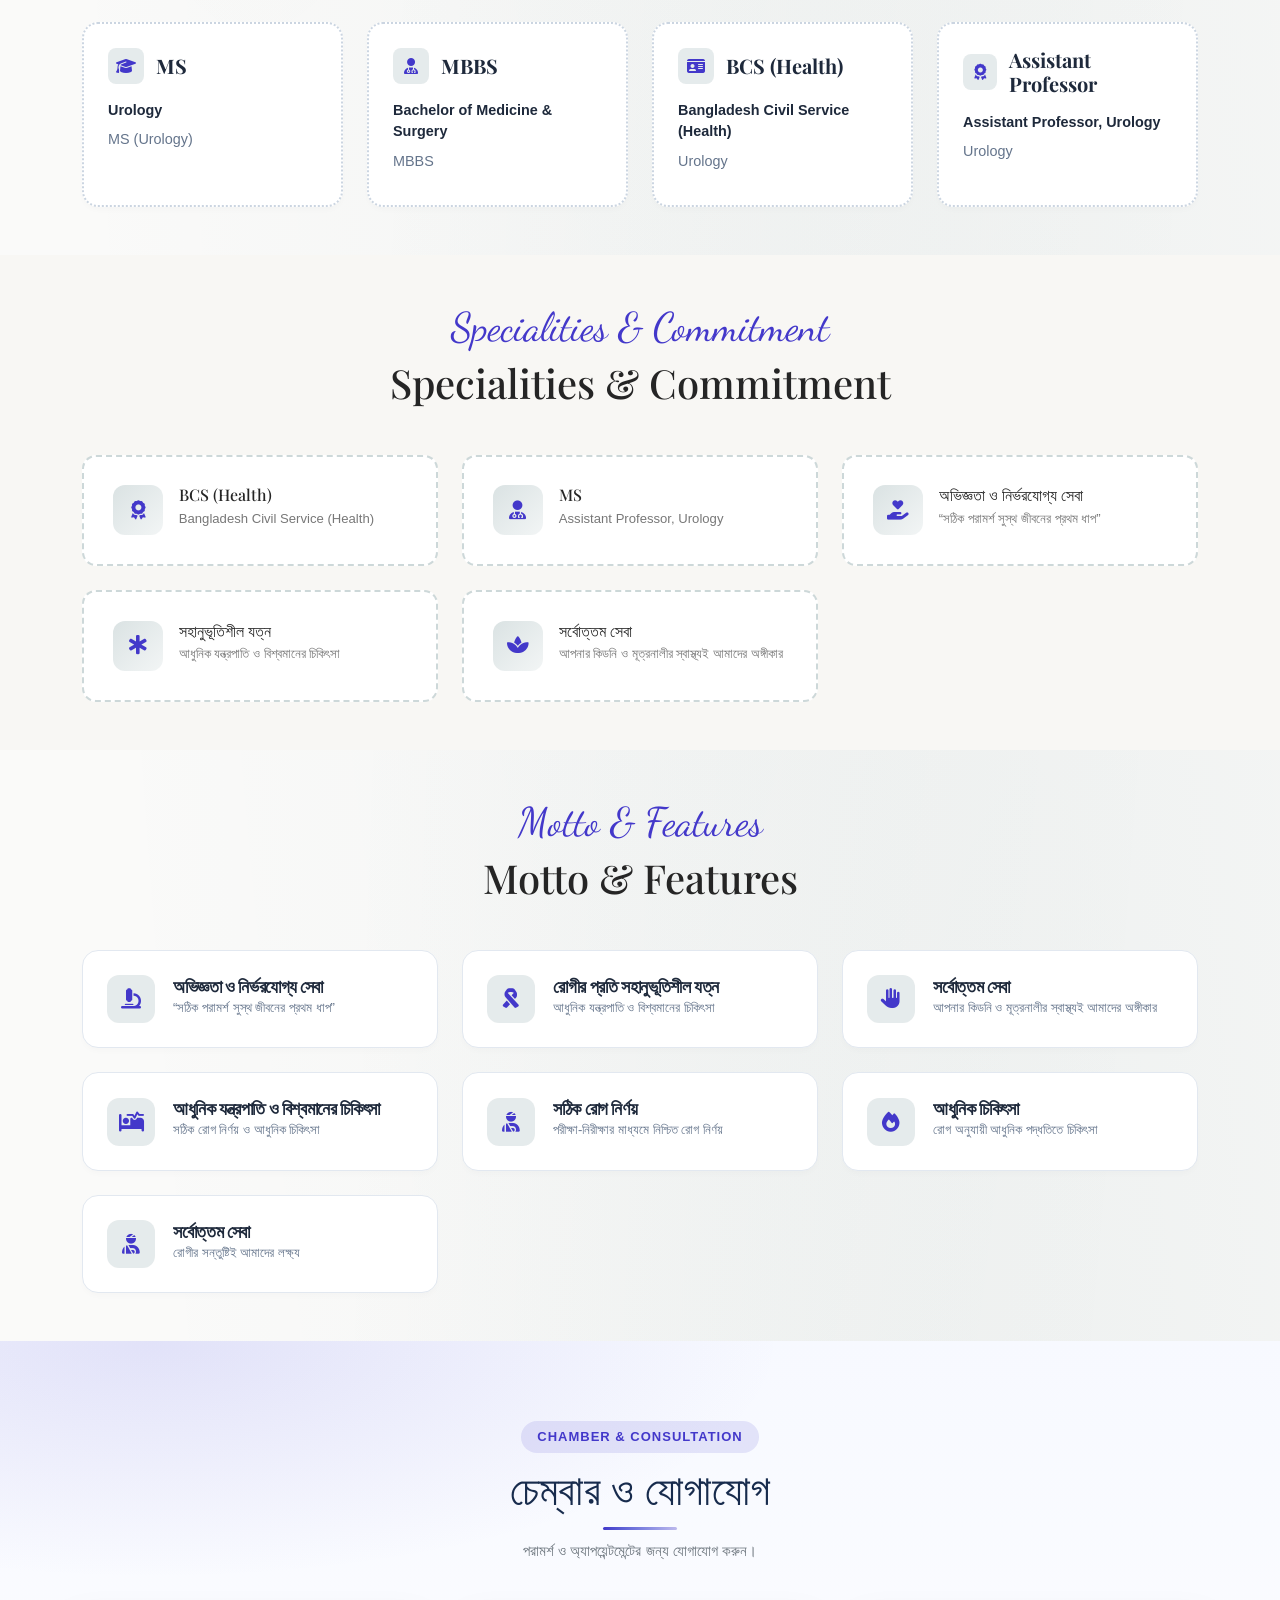
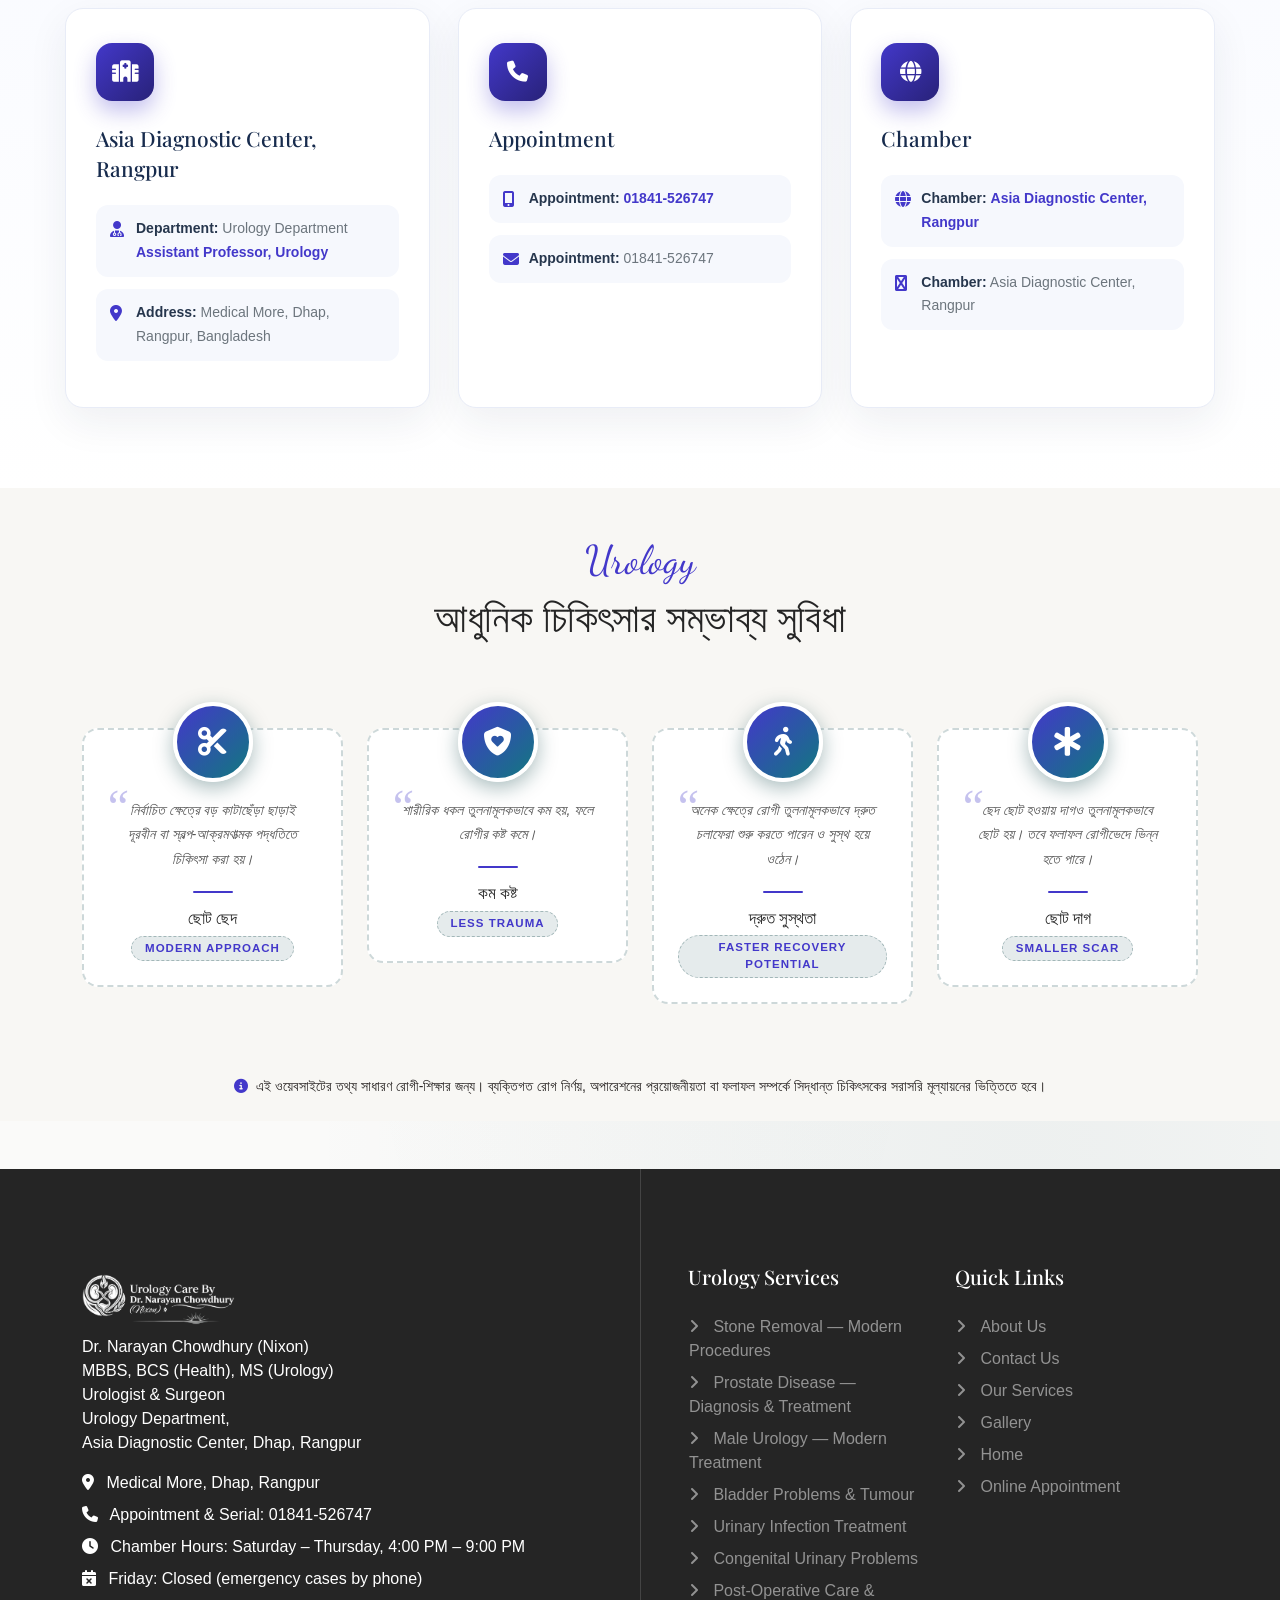
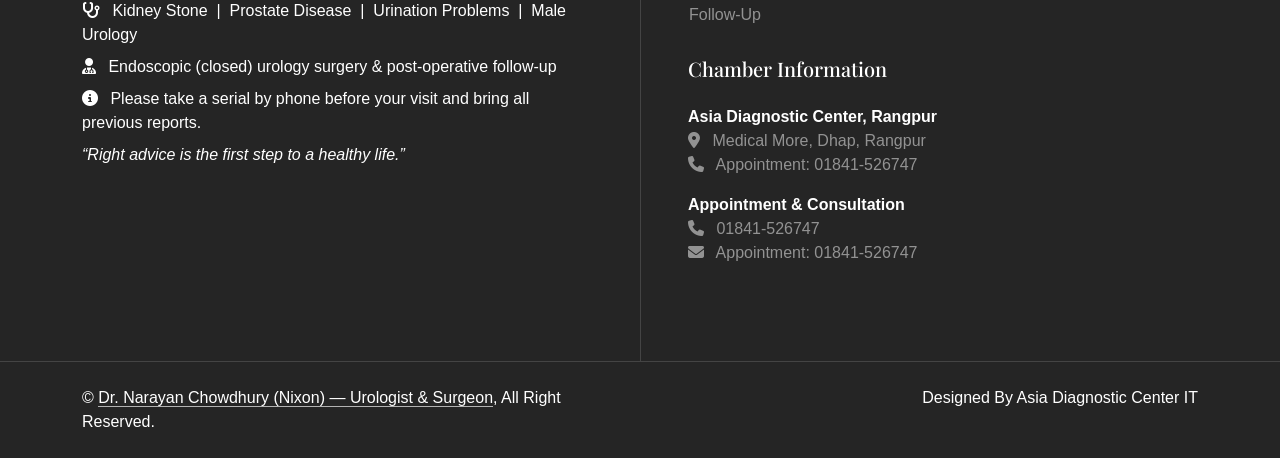
==== commit d23b145a: "Changes" ====
--- a/public/index.html
+++ b/public/index.html
@@ -1,120 +1,89 @@
 <!DOCTYPE html>
+
 <html lang="en">
-
 <head>
-    <meta charset="utf-8">
-    <title>Dr. Narayan Chowdhury (Nixon) | Urologist & Surgeon | Rangpur</title>
-    <meta content="width=device-width, initial-scale=1.0" name="viewport">
-    <meta
-        content="ইউরোলজি রংপুর, কিডনির পাথর, প্রোস্টেট, প্রস্রাবের সমস্যা, Urologist Rangpur, Dr Narayan Chowdhury Nixon"
-        name="keywords">
-    <meta
-        content="Dr. Narayan Chowdhury (Nixon) - MBBS, BCS (Health), MS (Urology). Urologist & Surgeon at Asia Diagnostic Center, Dhap, Rangpur."
-        name="description">
-
-    <link rel="icon" type="image/png" href="/favicon.png">
-
-    <link rel="preconnect" href="https://fonts.googleapis.com">
-    <link rel="preconnect" href="https://fonts.gstatic.com" crossorigin>
-    <link
-        href="https://fonts.googleapis.com/css2?family=Dancing+Script&family=Noto+Sans+Bengali:wght@400;500;600;700&family=Playfair+Display:wght@500;600&family=Work+Sans&display=swap"
-        rel="stylesheet">
-
-    <link href="https://cdnjs.cloudflare.com/ajax/libs/font-awesome/5.10.0/css/all.min.css" rel="stylesheet">
-    <link href="https://cdn.jsdelivr.net/npm/bootstrap-icons@1.4.1/font/bootstrap-icons.css" rel="stylesheet">
-
-    <link href="lib/animate/animate.min.css" rel="stylesheet">
-    <link href="lib/owlcarousel/assets/owl.carousel.min.css" rel="stylesheet">
-    <link rel="stylesheet" href="https://cdnjs.cloudflare.com/ajax/libs/font-awesome/6.5.0/css/all.min.css">
-
-    <link href="css/bootstrap.min.css" rel="stylesheet">
-    <link href="css/style.css" rel="stylesheet">
-    <link href="css/html.css" rel="stylesheet">
-    <link href="home.css" rel="stylesheet">
+<meta charset="utf-8"/>
+<title>Dr. Narayan Chowdhury (Nixon) | Urologist &amp; Surgeon | Rangpur</title>
+<meta content="width=device-width, initial-scale=1.0" name="viewport"/>
+<meta content="ইউরোলজি রংপুর, কিডনির পাথর, প্রোস্টেট, প্রস্রাবের সমস্যা, Urologist Rangpur, Dr Narayan Chowdhury Nixon" name="keywords"/>
+<meta content="Dr. Narayan Chowdhury (Nixon) - MBBS, BCS (Health), MS (Urology). Urologist &amp; Surgeon at Asia Diagnostic Center, Dhap, Rangpur." name="description"/>
+<link href="/favicon.png" rel="icon" type="image/png"/>
+<link href="https://fonts.googleapis.com" rel="preconnect"/>
+<link crossorigin="" href="https://fonts.gstatic.com" rel="preconnect"/>
+<link href="https://fonts.googleapis.com/css2?family=Dancing+Script&amp;family=Noto+Sans+Bengali:wght@400;500;600;700&amp;family=Playfair+Display:wght@500;600&amp;family=Work+Sans&amp;display=swap" rel="stylesheet"/>
+<link href="https://cdnjs.cloudflare.com/ajax/libs/font-awesome/5.10.0/css/all.min.css" rel="stylesheet"/>
+<link href="https://cdn.jsdelivr.net/npm/bootstrap-icons@1.4.1/font/bootstrap-icons.css" rel="stylesheet"/>
+<link href="lib/animate/animate.min.css" rel="stylesheet"/>
+<link href="lib/owlcarousel/assets/owl.carousel.min.css" rel="stylesheet"/>
+<link href="https://cdnjs.cloudflare.com/ajax/libs/font-awesome/6.5.0/css/all.min.css" rel="stylesheet"/>
+<link href="css/bootstrap.min.css" rel="stylesheet"/>
+<link href="css/style.css" rel="stylesheet"/>
+<link href="css/html.css" rel="stylesheet"/>
+<link href="home.css" rel="stylesheet"/>
 </head>
-
 <body>
-
-    <div id="spinner"
-        class="show bg-white position-fixed translate-middle w-100 vh-100 top-50 start-50 d-flex align-items-center justify-content-center">
-        <div class="spinner-grow text-primary" style="width: 3rem; height: 3rem;" role="status">
-            <span class="sr-only">Loading...</span>
-        </div>
-    </div>
-
-    <!-- nav -->
-    <div class="container-fluid bg-light sticky-top p-0">
-        <nav class="navbar navbar-expand-lg navbar-light p-0">
-            <a href="index.html" class="navbar-brand py-2 px-3 me-0 d-flex align-items-center gap-2" style="background: var(--bs-primary);">
-                <img src="img/logo.png" alt="Dr. Narayan Chowdhury (Nixon) logo" style="height:62px;width:auto;">
-            </a>
-            <button type="button" class="navbar-toggler me-4" data-bs-toggle="collapse"
-                data-bs-target="#navbarCollapse">
-                <span class="navbar-toggler-icon"></span>
-            </button>
-            <div class="collapse navbar-collapse p-3" id="navbarCollapse">
-                <div class="navbar-nav mx-auto">
-                    <a href="index.html" class="nav-item nav-link active">Home</a>
-                    <a href="about.html" class="nav-item nav-link">About</a>
-                    <a href="service.html" class="nav-item nav-link">Services</a>
-                    <a href="gallery.html" class="nav-item nav-link">Gallery</a>
-                    <a href="contact.html" class="nav-item nav-link">Contact</a>
-                </div>
-                <a class="btn btn-sm btn-primary" href="contact.html">Book Appointment</a>
-                <div class="language-switcher" role="group" aria-label="Language selector">
-                    <button type="button" class="active" data-language="en" onclick="switchSiteLanguage('en')">EN</button>
-                    <button type="button" data-language="bn" onclick="switchSiteLanguage('bn')">বাংলা</button>
-                </div>
-            </div>
-        </nav>
-    </div>
-    <!-- nav -->
-
-
-    <!-- hero -->
-    <section class="hero1" aria-labelledby="hero-title">
-        <div class="hero9">
-            <div class="hero11 hero3 hero4">
-                <div class="hero12"><div class="hero13"></div><span data-i18n="accepting">নতুন রোগী দেখা হচ্ছে</span></div>
-                <div class="hero12"><span aria-hidden="true">✓</span><span data-i18n="first-mics">সঠিক রোগ নির্ণয় • আধুনিক চিকিৎসা</span></div>
-                <div class="hero12"><span aria-hidden="true">✓</span><span>দূরবীন পদ্ধতিতে পাথর ও প্রোস্টেটের চিকিৎসা</span></div>
-                <div class="hero12"><span aria-hidden="true">✓</span><span>অপারেশন-পরবর্তী নিয়মিত ফলো-আপ</span></div>
-            </div>
-
-            <h1 class="hero15 hero3 hero5" id="hero-title">
-                <span data-i18n="hero-service">Urology Care By</span>
-                <span class="hero16" data-i18n="doctor-name">Dr. Narayan Chowdhury (Nixon)</span>
-            </h1>
-            <p class="hero19 hero3 hero6" data-i18n="hero-summary">Dr. Narayan Chowdhury (Nixon), MBBS, BCS (Health), MS (Urology), is a Consultant Urologist, Surgeon and Assistant Professor of Urology. He specializes in the precise diagnosis and modern management of kidney stones, prostate disorders, urinary difficulties and male urological conditions — offering endoscopic procedures, minimally invasive surgery and thorough post-operative follow-up. Practice: Asia Diagnostic Center, Medical More, Dhap, Rangpur. Bookings: 01841-526747.</p>
-
-            <div class="hero20 hero3 hero7">
-                <div class="hero21 hero35"><div class="hero22">Urology</div><div class="hero23" data-i18n="stat-mics">সঠিক রোগ নির্ণয় ও আধুনিক চিকিৎসা</div></div>
-                <div class="hero21 hero35"><div class="hero22">MS</div><div class="hero23" data-i18n="stat-facs">এমএস (ইউরোলজি), সহকারী অধ্যাপক</div></div>
-                <div class="hero21 hero35"><div class="hero22">3</div><div class="hero23" data-i18n="stat-fellowships">কিডনি • প্রোস্টেট • প্রস্রাবের সমস্যা</div></div>
-                
-            </div>
-
-            <div class="hero24 hero3 hero8">
-                <button class="hero25 hero26" id="heroBtn1"><span data-i18n="book-consultation">Book consultation</span><i class="bi bi-arrow-right" aria-hidden="true"></i></button>
-            </div>
-        </div>
-
-       <div class="hero10 hero3 hero5">
+<div class="show bg-white position-fixed translate-middle w-100 vh-100 top-50 start-50 d-flex align-items-center justify-content-center" id="spinner">
+<div class="spinner-grow text-primary" role="status" style="width: 3rem; height: 3rem;">
+<span class="sr-only">Loading...</span>
+</div>
+</div>
+<!-- nav -->
+<div class="container-fluid bg-light sticky-top p-0">
+<nav class="navbar navbar-expand-lg navbar-light p-0">
+<a class="navbar-brand py-2 px-3 me-0 d-flex align-items-center gap-2" href="index.html" style="background: var(--bs-primary);">
+<img alt="Dr. Narayan Chowdhury (Nixon) logo" src="img/logo.png" style="height:62px;width:auto;"/>
+</a>
+<button class="navbar-toggler me-4" data-bs-target="#navbarCollapse" data-bs-toggle="collapse" type="button">
+<span class="navbar-toggler-icon"></span>
+</button>
+<div class="collapse navbar-collapse p-3" id="navbarCollapse">
+<div class="navbar-nav mx-auto">
+<a class="nav-item nav-link active" href="index.html">Home</a>
+<a class="nav-item nav-link" href="about.html">About</a>
+<a class="nav-item nav-link" href="service.html">Services</a>
+<a class="nav-item nav-link" href="gallery.html">Gallery</a>
+<a class="nav-item nav-link" href="contact.html">Contact</a>
+</div>
+<a class="btn btn-sm btn-primary" href="contact.html">Book Appointment</a>
+<div aria-label="Language selector" class="language-switcher" role="group">
+<button class="active" data-language="en" onclick="switchSiteLanguage('en')" type="button">EN</button>
+<button data-language="bn" onclick="switchSiteLanguage('bn')" type="button">বাংলা</button>
+</div>
+</div>
+</nav>
+</div>
+<!-- nav -->
+<!-- hero -->
+<section aria-labelledby="hero-title" class="hero1">
+<div class="hero9">
+<div class="hero11 hero3 hero4">
+<div class="hero12"><div class="hero13"></div><span data-i18n="accepting">নতুন রোগী দেখা হচ্ছে</span></div>
+<div class="hero12"><span aria-hidden="true">✓</span><span data-i18n="first-mics">সঠিক রোগ নির্ণয় • আধুনিক চিকিৎসা</span></div>
+<div class="hero12"><span aria-hidden="true">✓</span><span>দূরবীন পদ্ধতিতে পাথর ও প্রোস্টেটের চিকিৎসা</span></div>
+<div class="hero12"><span aria-hidden="true">✓</span><span>অপারেশন-পরবর্তী নিয়মিত ফলো-আপ</span></div>
+</div>
+<h1 class="hero15 hero3 hero5" id="hero-title">
+<span data-i18n="hero-service">Urology Care By</span>
+<span class="hero16" data-i18n="doctor-name">Dr. Narayan Chowdhury (Nixon)</span>
+</h1>
+<p class="hero19 hero3 hero6" data-i18n="hero-summary">Dr. Narayan Chowdhury (Nixon), MBBS, BCS (Health), MS (Urology), is a Consultant Urologist, Surgeon and Assistant Professor of Urology. He specializes in the precise diagnosis and modern management of kidney stones, prostate disorders, urinary difficulties and male urological conditions — offering endoscopic procedures, minimally invasive surgery and thorough post-operative follow-up. Practice: Asia Diagnostic Center, Medical More, Dhap, Rangpur. Bookings: 01841-526747.</p>
+<div class="hero20 hero3 hero7">
+<div class="hero21 hero35"><div class="hero22">Urology</div><div class="hero23" data-i18n="stat-mics">সঠিক রোগ নির্ণয় ও আধুনিক চিকিৎসা</div></div>
+<div class="hero21 hero35"><div class="hero22">MS</div><div class="hero23" data-i18n="stat-facs">এমএস (ইউরোলজি), সহকারী অধ্যাপক</div></div>
+<div class="hero21 hero35"><div class="hero22">3</div><div class="hero23" data-i18n="stat-fellowships">কিডনি • প্রোস্টেট • প্রস্রাবের সমস্যা</div></div>
+</div>
+<div class="hero24 hero3 hero8">
+<button class="hero25 hero26" id="heroBtn1"><span data-i18n="book-consultation">Book consultation</span><i aria-hidden="true" class="bi bi-arrow-right"></i></button>
+</div>
+</div>
+<div class="hero10 hero3 hero5">
 <div class="hero30" id="heroImgWrap" style="position: relative; overflow: hidden;">
-    <div class="hero32" style="position: relative; width: 100%; height: 100%;">
-        <!-- বর্তমান ইমেজ -->
-        <img id="heroSliderImg"
-            src="img/dr-1.jpg"
-            alt="Dr. Narayan Chowdhury (Nixon) - Urologist & Surgeon"
-            style="width: 100%; height: 100%; object-fit: cover; transition: opacity 1s ease-in-out; opacity: 1; position: relative; z-index: 2;">
-
-        <!-- পরবর্তী ইমেজ (ব্যাকগ্রাউন্ডে ফেইড ইন করার জন্য) -->
-        <img id="heroSliderImgNext"
-            src="img/dr-2.jpg"
-            alt="Dr. Narayan Chowdhury (Nixon) - Urologist & Surgeon"
-            style="width: 100%; height: 100%; object-fit: cover; transition: opacity 1s ease-in-out; opacity: 0; position: absolute; top: 0; left: 0; z-index: 1;">
-
-        <script>
+<div class="hero32" style="position: relative; width: 100%; height: 100%;">
+<!-- বর্তমান ইমেজ -->
+<img alt="Dr. Narayan Chowdhury (Nixon) - Urologist &amp; Surgeon" id="heroSliderImg" src="img/dr-1.jpg" style="width: 100%; height: 100%; object-fit: cover; transition: opacity 1s ease-in-out; opacity: 1; position: relative; z-index: 2;"/>
+<!-- পরবর্তী ইমেজ (ব্যাকগ্রাউন্ডে ফেইড ইন করার জন্য) -->
+<img alt="Dr. Narayan Chowdhury (Nixon) - Urologist &amp; Surgeon" id="heroSliderImgNext" src="img/dr-2.jpg" style="width: 100%; height: 100%; object-fit: cover; transition: opacity 1s ease-in-out; opacity: 0; position: absolute; top: 0; left: 0; z-index: 1;"/>
+<script>
             const heroImages = [
                 "img/dr-1.jpg",
                 "img/dr-2.jpg",
@@ -149,1493 +118,1129 @@
 
             }, 4000); // প্রতি ৪ সেকেন্ড পর পর পরিবর্তন হবে
         </script>
-    </div>
-</div>
-</div>
-    </section>
-    <!-- hero -->
-
-    <!-- appointment -->
-    <div class="container-fluid py-5" id="appointment" style="background: #ffffff;">
-        <div class="container">
-            <div class="text-center mb-5 wow fadeIn" data-wow-delay="0.1s">
-                <span class="d-inline-block px-4 py-2 mb-3 rounded-pill"
-                    style="background: rgba(8, 63, 67,0.12); color: var(--bs-primary); font-size: 0.78rem; font-weight: 700; letter-spacing: 2.5px; text-transform: uppercase;">
-                    <i class="fas fa-calendar-check me-2"></i>Book Appointment
+</div>
+</div>
+</div>
+</section>
+<!-- hero -->
+<!-- appointment -->
+<div class="container-fluid py-5" id="appointment" style="background: #ffffff;">
+<div class="container">
+<div class="text-center mb-5 wow fadeIn" data-wow-delay="0.1s">
+<span class="d-inline-block px-4 py-2 mb-3 rounded-pill" style="background: rgba(8, 63, 67,0.12); color: var(--bs-primary); font-size: 0.78rem; font-weight: 700; letter-spacing: 2.5px; text-transform: uppercase;">
+<i class="fas fa-calendar-check me-2"></i>Book Appointment
                 </span>
-                <h2 class="fw-bold mb-2" style="font-size: 2rem;">Reach Dr. Narayan Chowdhury (Nixon) — <span class="text-primary">Urologist &amp; Surgeon</span></h2>
-                <p class="text-muted mx-auto" style="max-width: 680px; font-size: 0.95rem;">
+<h2 class="fw-bold mb-2" style="font-size: 2rem;">Reach Dr. Narayan Chowdhury (Nixon) — <span class="text-primary">Urologist &amp; Surgeon</span></h2>
+<p class="text-muted mx-auto" style="max-width: 680px; font-size: 0.95rem;">
                     Book an appointment for kidney stones, prostate issues, urinary problems, blood in urine and men's urology concerns. Chamber: Asia Diagnostic Center, Medical More, Dhap, Rangpur. Call 01841-526747 for serial and consultation.
                 </p>
-            </div>
-
-            <div class="row g-4 align-items-stretch">
-                <div class="col-lg-5 wow fadeInLeft" data-wow-delay="0.2s">
-                    <!-- WhatsApp -->
-                    <a href="https://wa.me/8801841526747?text=Hello%20Doctor%2C%20I%20want%20to%20book%20an%20appointment."
-                        target="_blank" rel="noopener"
-                        class="appt-row d-flex align-items-center gap-3 p-3 mb-3 rounded-3 text-decoration-none"
-                        style="background:#fff; border-left:5px solid #25D366; box-shadow:0 3px 18px rgba(0,0,0,0.06);">
-                        <div class="d-flex align-items-center justify-content-center rounded-3 flex-shrink-0"
-                            style="width:54px;height:54px;background:linear-gradient(135deg,#25D366,#128C7E);">
-                            <i class="fab fa-whatsapp text-white" style="font-size:1.35rem;"></i>
-                        </div>
-                        <div class="flex-grow-1">
-                            <div style="font-size:0.7rem;letter-spacing:1.2px;text-transform:uppercase;color:#999;font-weight:700;">WhatsApp</div>
-                            <div style="font-size:1.05rem;font-weight:700;color:#222;">01841-526747</div>
-                        </div>
-                        <span class="d-flex align-items-center justify-content-center rounded-circle flex-shrink-0"
-                            style="width:30px;height:30px;background:rgba(37,211,102,0.12);">
-                            <i class="fas fa-chevron-right" style="font-size:0.7rem;color:#128C7E;"></i>
-                        </span>
-                    </a>
-
-                    <!-- Call -->
-                    <a href="tel:01841526747"
-                        class="appt-row d-flex align-items-center gap-3 p-3 mb-3 rounded-3 text-decoration-none"
-                        style="background:#fff; border-left:5px solid #2b6cb0; box-shadow:0 3px 18px rgba(0,0,0,0.06);">
-                        <div class="d-flex align-items-center justify-content-center rounded-3 flex-shrink-0"
-                            style="width:54px;height:54px;background:linear-gradient(135deg,#3182ce,#2b6cb0);">
-                            <i class="fas fa-phone text-white" style="font-size:1.25rem;"></i>
-                        </div>
-                        <div class="flex-grow-1">
-                            <div style="font-size:0.7rem;letter-spacing:1.2px;text-transform:uppercase;color:#999;font-weight:700;">Call Now</div>
-                            <div style="font-size:1.05rem;font-weight:700;color:#222;">01841-526747</div>
-                        </div>
-                        <span class="d-flex align-items-center justify-content-center rounded-circle flex-shrink-0"
-                            style="width:30px;height:30px;background:rgba(49,130,206,0.12);">
-                            <i class="fas fa-chevron-right" style="font-size:0.7rem;color:#2b6cb0;"></i>
-                        </span>
-                    </a>
-
-                    <!-- Email -->
-                    <a href="mailto:drnixonurology@gmail.com?subject=Appointment%20Request"
-                        class="appt-row d-flex align-items-center gap-3 p-3 mb-3 rounded-3 text-decoration-none"
-                        style="background:#fff; border-left:5px solid #ed8936; box-shadow:0 3px 18px rgba(0,0,0,0.06);">
-                        <div class="d-flex align-items-center justify-content-center rounded-3 flex-shrink-0"
-                            style="width:54px;height:54px;background:linear-gradient(135deg,#f6ad55,#ed8936);">
-                            <i class="fas fa-envelope text-white" style="font-size:1.2rem;"></i>
-                        </div>
-                        <div class="flex-grow-1">
-                            <div style="font-size:0.7rem;letter-spacing:1.2px;text-transform:uppercase;color:#999;font-weight:700;">Email Us</div>
-                            <div style="font-size:1.05rem;font-weight:700;color:#222;">drnixonurology@gmail.com</div>
-                        </div>
-                        <span class="d-flex align-items-center justify-content-center rounded-circle flex-shrink-0"
-                            style="width:30px;height:30px;background:rgba(237,137,54,0.12);">
-                            <i class="fas fa-chevron-right" style="font-size:0.7rem;color:#ed8936;"></i>
-                        </span>
-                    </a>
-
-                    <!-- Facebook -->
-                    <a href="https://www.facebook.com/people/%E0%A6%A1%E0%A6%BE%E0%A6%83-%E0%A6%A8%E0%A6%BE%E0%A6%B0%E0%A6%BE%E0%A7%9F%E0%A6%A3-%E0%A6%9A%E0%A7%8C%E0%A6%A7%E0%A7%81%E0%A6%B0%E0%A7%80-%E0%A6%A8%E0%A6%BF%E0%A6%95%E0%A7%8D%E0%A6%B8%E0%A6%A8-%E0%A6%87%E0%A6%89%E0%A6%B0%E0%A7%8B%E0%A6%B2%E0%A6%9C%E0%A6%BF-%E0%A6%AC%E0%A6%BF%E0%A6%B6%E0%A7%87%E0%A6%B7%E0%A6%9C%E0%A7%8D%E0%A6%9E-%E0%A6%93-%E0%A6%B8%E0%A6%BE%E0%A6%B0%E0%A7%8D%E0%A6%9C%E0%A6%A8/100069972205581/"
-                        target="_blank" rel="noopener"
-                        class="appt-row d-flex align-items-center gap-3 p-3 mb-3 rounded-3 text-decoration-none"
-                        style="background:#fff; border-left:5px solid #1877F2; box-shadow:0 3px 18px rgba(0,0,0,0.06);">
-                        <div class="d-flex align-items-center justify-content-center rounded-3 flex-shrink-0"
-                            style="width:54px;height:54px;background:linear-gradient(135deg,#3b82f6,#1877F2);">
-                            <svg xmlns="http://www.w3.org/2000/svg" width="26" height="26" viewBox="0 0 24 24" fill="#fff" aria-hidden="true">
-                                <path d="M13.5 21v-8h2.7l.4-3.1h-3.1V7.9c0-.9.25-1.5 1.55-1.5H17V3.6c-.3 0-1.3-.1-2.4-.1-2.35 0-4 1.45-4 4.1v2.3H8v3.1h2.6v8h2.9z"/>
-                            </svg>
-                        </div>
-                        <div class="flex-grow-1">
-                            <div style="font-size:0.7rem;letter-spacing:1.2px;text-transform:uppercase;color:#999;font-weight:700;">Follow on Facebook</div>
-                            <div style="font-size:1.05rem;font-weight:700;color:#222;">Dr. Narayan Chowdhury (Nixon)</div>
-                        </div>
-                        <span class="d-flex align-items-center justify-content-center rounded-circle flex-shrink-0"
-                            style="width:30px;height:30px;background:rgba(24,119,242,0.12);">
-                            <i class="fas fa-chevron-right" style="font-size:0.7rem;color:#1877F2;"></i>
-                        </span>
-                    </a>
-
-                    <!-- Practice Locations -->
-                    <div class="rounded-3 overflow-hidden"
-                        style="background:linear-gradient(135deg,#2a2a2a 0%,#3d3220 55%,#6b4f1a 100%);
+</div>
+<div class="row g-4 align-items-stretch">
+<div class="col-lg-5 wow fadeInLeft" data-wow-delay="0.2s">
+<!-- WhatsApp -->
+<a class="appt-row d-flex align-items-center gap-3 p-3 mb-3 rounded-3 text-decoration-none" href="https://wa.me/8801841526747?text=Hello%20Doctor%2C%20I%20want%20to%20book%20an%20appointment." rel="noopener" style="background:#fff; border-left:5px solid #25D366; box-shadow:0 3px 18px rgba(0,0,0,0.06);" target="_blank">
+<div class="d-flex align-items-center justify-content-center rounded-3 flex-shrink-0" style="width:54px;height:54px;background:linear-gradient(135deg,#25D366,#128C7E);">
+<i class="fab fa-whatsapp text-white" style="font-size:1.35rem;"></i>
+</div>
+<div class="flex-grow-1">
+<div style="font-size:0.7rem;letter-spacing:1.2px;text-transform:uppercase;color:#999;font-weight:700;">WhatsApp</div>
+<div style="font-size:1.05rem;font-weight:700;color:#222;">01841-526747</div>
+</div>
+<span class="d-flex align-items-center justify-content-center rounded-circle flex-shrink-0" style="width:30px;height:30px;background:rgba(37,211,102,0.12);">
+<i class="fas fa-chevron-right" style="font-size:0.7rem;color:#128C7E;"></i>
+</span>
+</a>
+<!-- Call -->
+<a class="appt-row d-flex align-items-center gap-3 p-3 mb-3 rounded-3 text-decoration-none" href="tel:01841526747" style="background:#fff; border-left:5px solid #2b6cb0; box-shadow:0 3px 18px rgba(0,0,0,0.06);">
+<div class="d-flex align-items-center justify-content-center rounded-3 flex-shrink-0" style="width:54px;height:54px;background:linear-gradient(135deg,#3182ce,#2b6cb0);">
+<i class="fas fa-phone text-white" style="font-size:1.25rem;"></i>
+</div>
+<div class="flex-grow-1">
+<div style="font-size:0.7rem;letter-spacing:1.2px;text-transform:uppercase;color:#999;font-weight:700;">Call Now</div>
+<div style="font-size:1.05rem;font-weight:700;color:#222;">01841-526747</div>
+</div>
+<span class="d-flex align-items-center justify-content-center rounded-circle flex-shrink-0" style="width:30px;height:30px;background:rgba(49,130,206,0.12);">
+<i class="fas fa-chevron-right" style="font-size:0.7rem;color:#2b6cb0;"></i>
+</span>
+</a>
+<!-- Email -->
+<a class="appt-row d-flex align-items-center gap-3 p-3 mb-3 rounded-3 text-decoration-none" href="mailto:drnixonurology@gmail.com?subject=Appointment%20Request" style="background:#fff; border-left:5px solid #ed8936; box-shadow:0 3px 18px rgba(0,0,0,0.06);">
+<div class="d-flex align-items-center justify-content-center rounded-3 flex-shrink-0" style="width:54px;height:54px;background:linear-gradient(135deg,#f6ad55,#ed8936);">
+<i class="fas fa-envelope text-white" style="font-size:1.2rem;"></i>
+</div>
+<div class="flex-grow-1">
+<div style="font-size:0.7rem;letter-spacing:1.2px;text-transform:uppercase;color:#999;font-weight:700;">Email Us</div>
+<div style="font-size:1.05rem;font-weight:700;color:#222;">drnixonurology@gmail.com</div>
+</div>
+<span class="d-flex align-items-center justify-content-center rounded-circle flex-shrink-0" style="width:30px;height:30px;background:rgba(237,137,54,0.12);">
+<i class="fas fa-chevron-right" style="font-size:0.7rem;color:#ed8936;"></i>
+</span>
+</a>
+<!-- Facebook -->
+<a class="appt-row d-flex align-items-center gap-3 p-3 mb-3 rounded-3 text-decoration-none" href="https://www.facebook.com/people/%E0%A6%A1%E0%A6%BE%E0%A6%83-%E0%A6%A8%E0%A6%BE%E0%A6%B0%E0%A6%BE%E0%A7%9F%E0%A6%A3-%E0%A6%9A%E0%A7%8C%E0%A6%A7%E0%A7%81%E0%A6%B0%E0%A7%80-%E0%A6%A8%E0%A6%BF%E0%A6%95%E0%A7%8D%E0%A6%B8%E0%A6%A8-%E0%A6%87%E0%A6%89%E0%A6%B0%E0%A7%8B%E0%A6%B2%E0%A6%9C%E0%A6%BF-%E0%A6%AC%E0%A6%BF%E0%A6%B6%E0%A7%87%E0%A6%B7%E0%A6%9C%E0%A7%8D%E0%A6%9E-%E0%A6%93-%E0%A6%B8%E0%A6%BE%E0%A6%B0%E0%A7%8D%E0%A6%9C%E0%A6%A8/100069972205581/" rel="noopener" style="background:#fff; border-left:5px solid #1877F2; box-shadow:0 3px 18px rgba(0,0,0,0.06);" target="_blank">
+<div class="d-flex align-items-center justify-content-center rounded-3 flex-shrink-0" style="width:54px;height:54px;background:linear-gradient(135deg,#3b82f6,#1877F2);">
+<svg aria-hidden="true" fill="#fff" height="26" viewbox="0 0 24 24" width="26" xmlns="http://www.w3.org/2000/svg">
+<path d="M13.5 21v-8h2.7l.4-3.1h-3.1V7.9c0-.9.25-1.5 1.55-1.5H17V3.6c-.3 0-1.3-.1-2.4-.1-2.35 0-4 1.45-4 4.1v2.3H8v3.1h2.6v8h2.9z"></path>
+</svg>
+</div>
+<div class="flex-grow-1">
+<div style="font-size:0.7rem;letter-spacing:1.2px;text-transform:uppercase;color:#999;font-weight:700;">Follow on Facebook</div>
+<div style="font-size:1.05rem;font-weight:700;color:#222;">Dr. Narayan Chowdhury (Nixon)</div>
+</div>
+<span class="d-flex align-items-center justify-content-center rounded-circle flex-shrink-0" style="width:30px;height:30px;background:rgba(24,119,242,0.12);">
+<i class="fas fa-chevron-right" style="font-size:0.7rem;color:#1877F2;"></i>
+</span>
+</a>
+<!-- Practice Locations -->
+<div class="rounded-3 overflow-hidden" style="background:linear-gradient(135deg,#2a2a2a 0%,#3d3220 55%,#6b4f1a 100%);
                                box-shadow:0 10px 35px rgba(8, 63, 67, 0.28);">
-                        <div class="p-4">
-
-                            <div class="d-flex align-items-center gap-2 mb-3">
-                                <div class="d-flex align-items-center justify-content-center rounded-circle flex-shrink-0"
-                                    style="width:36px;height:36px;background:rgba(255,255,255,0.15);">
-                                    <i class="fas fa-hospital text-white" style="font-size:0.9rem;"></i>
-                                </div>
-                                <span class="text-white fw-bold" style="font-size:1rem;letter-spacing:0.5px;">Practice Locations</span>
-                            </div>
-
-                            <!-- Location -->
-                            <div class="d-flex align-items-start gap-2 mb-3">
-                                <i class="fas fa-map-marker-alt mt-1 flex-shrink-0" style="color:var(--bs-primary);font-size:0.85rem;"></i>
-                                <div>
-                                    <p class="mb-0 fw-semibold" style="color:#fff;font-size:0.9rem;">Asia Diagnostic Center, Rangpur</p>
-                                    <p class="mb-0" style="color:rgba(255,255,255,0.65);font-size:0.82rem;">প্রতিদিন বিকেল ৪টা — রাত ৯টা (শুক্রবার বন্ধ)</p>
-                                    <p class="mb-0" style="color:rgba(255,255,255,0.65);font-size:0.82rem;">Medical More, Dhap, Rangpur</p>
-                                </div>
-                            </div>
-
-                            <!-- Serial -->
-                            <div class="d-flex align-items-start gap-2 mb-3">
-                                <i class="fas fa-phone mt-1 flex-shrink-0" style="color:var(--bs-primary);font-size:0.85rem;"></i>
-                                <div>
-                                    <p class="mb-0 fw-semibold" style="color:#fff;font-size:0.9rem;">Appointment &amp; Consultation</p>
-                                    <p class="mb-0" style="color:rgba(255,255,255,0.65);font-size:0.82rem;">সিরিয়াল: 01841-526747</p>
-                                    <p class="mb-0" style="color:rgba(255,255,255,0.65);font-size:0.82rem;">আগে ফোন করে সিরিয়াল নিলে অপেক্ষা কম হয়</p>
-                                </div>
-                            </div>
-
-                            <!-- Bring with you -->
-                            <div class="d-flex align-items-start gap-2 mb-4">
-                                <i class="fas fa-notes-medical mt-1 flex-shrink-0" style="color:var(--bs-primary);font-size:0.85rem;"></i>
-                                <div>
-                                    <p class="mb-0 fw-semibold" style="color:#fff;font-size:0.9rem;">সঙ্গে আনবেন</p>
-                                    <p class="mb-0" style="color:rgba(255,255,255,0.65);font-size:0.82rem;">পুরোনো ব্যবস্থাপত্র, রিপোর্ট ও ওষুধের তালিকা</p>
-                                </div>
-                            </div>
-
-                            <div class="d-flex flex-wrap gap-2">
-                                <a href="appoinment.html" class="btn btn-sm fw-bold px-4 py-2"
-                                    style="background:rgba(255,255,255,0.12);color:#fff;border:1.5px solid rgba(255,255,255,0.35);letter-spacing:0.5px;">
-                                    <i class="fas fa-calendar me-2"></i>Book Online Appointment
+<div class="p-4">
+<div class="d-flex align-items-center gap-2 mb-3">
+<div class="d-flex align-items-center justify-content-center rounded-circle flex-shrink-0" style="width:36px;height:36px;background:rgba(255,255,255,0.15);">
+<i class="fas fa-hospital text-white" style="font-size:0.9rem;"></i>
+</div>
+<span class="text-white fw-bold" style="font-size:1rem;letter-spacing:0.5px;">Practice Locations</span>
+</div>
+<!-- Location -->
+<div class="d-flex align-items-start gap-2 mb-3">
+<i class="fas fa-map-marker-alt mt-1 flex-shrink-0" style="color:var(--bs-primary);font-size:0.85rem;"></i>
+<div>
+<p class="mb-0 fw-semibold" style="color:#fff;font-size:0.9rem;">Asia Diagnostic Center, Rangpur</p>
+<p class="mb-0" style="color:rgba(255,255,255,0.65);font-size:0.82rem;">প্রতিদিন বিকেল ৪টা — রাত ৯টা (শুক্রবার বন্ধ)</p>
+<p class="mb-0" style="color:rgba(255,255,255,0.65);font-size:0.82rem;">Medical More, Dhap, Rangpur</p>
+</div>
+</div>
+<!-- Serial -->
+<div class="d-flex align-items-start gap-2 mb-3">
+<i class="fas fa-phone mt-1 flex-shrink-0" style="color:var(--bs-primary);font-size:0.85rem;"></i>
+<div>
+<p class="mb-0 fw-semibold" style="color:#fff;font-size:0.9rem;">Appointment &amp; Consultation</p>
+<p class="mb-0" style="color:rgba(255,255,255,0.65);font-size:0.82rem;">সিরিয়াল: 01841-526747</p>
+<p class="mb-0" style="color:rgba(255,255,255,0.65);font-size:0.82rem;">আগে ফোন করে সিরিয়াল নিলে অপেক্ষা কম হয়</p>
+</div>
+</div>
+<!-- Bring with you -->
+<div class="d-flex align-items-start gap-2 mb-4">
+<i class="fas fa-notes-medical mt-1 flex-shrink-0" style="color:var(--bs-primary);font-size:0.85rem;"></i>
+<div>
+<p class="mb-0 fw-semibold" style="color:#fff;font-size:0.9rem;">সঙ্গে আনবেন</p>
+<p class="mb-0" style="color:rgba(255,255,255,0.65);font-size:0.82rem;">পুরোনো ব্যবস্থাপত্র, রিপোর্ট ও ওষুধের তালিকা</p>
+</div>
+</div>
+<div class="d-flex flex-wrap gap-2">
+<a class="btn btn-sm fw-bold px-4 py-2" href="appoinment.html" style="background:rgba(255,255,255,0.12);color:#fff;border:1.5px solid rgba(255,255,255,0.35);letter-spacing:0.5px;">
+<i class="fas fa-calendar me-2"></i>Book Online Appointment
                                 </a>
-                                <a href="tel:01841526747" class="btn btn-sm fw-bold px-4 py-2"
-                                    style="background:rgba(255,255,255,0.12);color:#fff;border:1.5px solid rgba(255,255,255,0.35);letter-spacing:0.5px;">
-                                    <i class="fas fa-phone me-2"></i>Call Now
+<a class="btn btn-sm fw-bold px-4 py-2" href="tel:01841526747" style="background:rgba(255,255,255,0.12);color:#fff;border:1.5px solid rgba(255,255,255,0.35);letter-spacing:0.5px;">
+<i class="fas fa-phone me-2"></i>Call Now
                                 </a>
-                            </div>
-                        </div>
-                    </div>
-                </div>
-
-                <div class="col-lg-7 wow fadeInRight d-flex" data-wow-delay="0.3s">
-                    <div class="rounded-3 overflow-hidden w-100"
-                        style="height:100%;min-height:400px;box-shadow:0 12px 45px rgba(0,0,0,0.1);border:3px solid rgba(8, 63, 67,0.2);">
-                        <iframe src="https://www.google.com/maps?q=Asia%20Diagnostic%20Center%2C%20Medical%20More%2C%20Dhap%2C%20Rangpur&output=embed" width="100%"
-                            height="100%" style="border:0;height:100%;min-height:100%;display:block;" allowfullscreen=""
-                            loading="lazy" referrerpolicy="no-referrer-when-downgrade"
-                            title="Dr. Narayan Chowdhury (Nixon) - Asia Diagnostic Center, Rangpur">
-                        </iframe>
-                    </div>
-                </div>
-            </div>
-        </div>
-    </div>
-    <!-- appointment -->
-
-
-
-
-
-
-
-
-
-
-
-
-    <!-- about section -->
-    <div class="container-fluid py-5">
-        <div class="container">
-            <div class="row g-5">
-                <div class="col-lg-6 wow fadeIn" data-wow-delay="0.5s">
-                    <h1 class="font-dancing-script text-primary">About Dr. Narayan Chowdhury (Nixon)</h1>
-                    <h1 class="mb-4">Assistant Professor, Urology — Urologist & Surgeon</h1>
-                    <p class="mb-4">Dr. Narayan Chowdhury (Nixon) is a Urologist and Surgeon (MBBS, BCS - Health, MS in Urology) serving as Assistant Professor of Urology. He treats kidney stones, prostate disease, urination problems and men's urological conditions with accurate diagnosis and modern treatment.</p>
-                    <p class="mb-4">He is <strong>MBBS, BCS (Health)</strong> and <strong>MS in Urology</strong> qualified, and serves as Assistant Professor of Urology.</p>
-                    <p class="mb-4"><strong>Special Interests:</strong> কিডনির পাথর নির্ণয় ও চিকিৎসা • প্রোস্টেট রোগের চিকিৎসা • প্রস্রাবের সমস্যার সমাধান • পুরুষদের ইউরোলজি সমস্যার আধুনিক চিকিৎসা।</p>
-                    <p class="mb-4">দীর্ঘ বছরের অভিজ্ঞতায় তিনি ইউরোলজির জটিল অস্ত্রোপচার ও আধুনিক মিনিমালি ইনভেসিভ চিকিৎসা পদ্ধতিতে সিদ্ধহস্ত। রোগীর কথা মন দিয়ে শোনা, সঠিক রোগ নির্ণয় এবং প্রমাণভিত্তিক চিকিৎসা পরিকল্পনাই তার প্রধান লক্ষ্য।</p>
-                    <div class="row g-3 mb-4">
-                        <div class="col-sm-6">
-                            <div class="qual-card h-100">
-                                <div class="qual-icon"><i class="fas fa-graduation-cap"></i></div>
-                                <div>
-                                    <h6>শিক্ষাগত যোগ্যতা</h6>
-                                    <p>MBBS, BCS (Health), MS (Urology) — ইউরোলজিতে উচ্চতর প্রশিক্ষণপ্রাপ্ত।</p>
-                                </div>
-                            </div>
-                        </div>
-                        <div class="col-sm-6">
-                            <div class="qual-card h-100">
-                                <div class="qual-icon"><i class="fas fa-briefcase-medical"></i></div>
-                                <div>
-                                    <h6>পদবি</h6>
-                                    <p>Assistant Professor, Urology — ইউরোলজিস্ট ও সার্জন হিসেবে দায়িত্বরত।</p>
-                                </div>
-                            </div>
-                        </div>
-                        <div class="col-sm-6">
-                            <div class="qual-card h-100">
-                                <div class="qual-icon"><i class="fas fa-stethoscope"></i></div>
-                                <div>
-                                    <h6>যেসব রোগের চিকিৎসা করেন</h6>
-                                    <p>কিডনি–মূত্রাশয়ে পাথর, প্রোস্টেট বড় হওয়া, প্রস্রাবে ব্যাথা/জ্বালা, রক্তবর্ণ প্রস্রাব ও পুরুষদের ইউরোলজি সমস্যা।</p>
-                                </div>
-                            </div>
-                        </div>
-                        <div class="col-sm-6">
-                            <div class="qual-card h-100">
-                                <div class="qual-icon"><i class="fas fa-heart"></i></div>
-                                <div>
-                                    <h6>চিকিৎসা দর্শন</h6>
-                                    <p>সহজ ভাষায় রোগ ব্যাখ্যা, কার্যকর চিকিৎসা পরিকল্পনা এবং রোগীর নিরাপত্তাই সর্বদা অগ্রাধিকার।</p>
-                                </div>
-                            </div>
-                        </div>
-                    </div>
-
-                   <div class="schedule-card">
-
-    <h3>
-        <i class="far fa-hospital me-2"></i>
+</div>
+</div>
+</div>
+</div>
+<div class="col-lg-7 wow fadeInRight d-flex" data-wow-delay="0.3s">
+<div class="rounded-3 overflow-hidden w-100" style="height:100%;min-height:400px;box-shadow:0 12px 45px rgba(0,0,0,0.1);border:3px solid rgba(8, 63, 67,0.2);">
+<iframe allowfullscreen="" height="100%" loading="lazy" referrerpolicy="no-referrer-when-downgrade" src="https://www.google.com/maps?q=Asia%20Diagnostic%20Center%2C%20Medical%20More%2C%20Dhap%2C%20Rangpur&amp;output=embed" style="border:0;height:100%;min-height:100%;display:block;" title="Dr. Narayan Chowdhury (Nixon) - Asia Diagnostic Center, Rangpur" width="100%">
+</iframe>
+</div>
+</div>
+</div>
+</div>
+</div>
+<!-- appointment -->
+<!-- about section -->
+<div class="container-fluid py-5">
+<div class="container">
+<div class="row g-5">
+<div class="col-lg-6 wow fadeIn" data-wow-delay="0.5s">
+<h1 class="font-dancing-script text-primary">About Dr. Narayan Chowdhury (Nixon)</h1>
+<h1 class="mb-4">Assistant Professor, Urology — Urologist &amp; Surgeon</h1>
+<p class="mb-4">Dr. Narayan Chowdhury (Nixon) is a Urologist and Surgeon (MBBS, BCS - Health, MS in Urology) serving as Assistant Professor of Urology. He treats kidney stones, prostate disease, urination problems and men's urological conditions with accurate diagnosis and modern treatment.</p>
+<p class="mb-4">He is <strong>MBBS, BCS (Health)</strong> and <strong>MS in Urology</strong> qualified, and serves as Assistant Professor of Urology.</p>
+<p class="mb-4"><strong>Special Interests:</strong> কিডনির পাথর নির্ণয় ও চিকিৎসা • প্রোস্টেট রোগের চিকিৎসা • প্রস্রাবের সমস্যার সমাধান • পুরুষদের ইউরোলজি সমস্যার আধুনিক চিকিৎসা।</p>
+<p class="mb-4">দীর্ঘ বছরের অভিজ্ঞতায় তিনি ইউরোলজির জটিল অস্ত্রোপচার ও আধুনিক মিনিমালি ইনভেসিভ চিকিৎসা পদ্ধতিতে সিদ্ধহস্ত। রোগীর কথা মন দিয়ে শোনা, সঠিক রোগ নির্ণয় এবং প্রমাণভিত্তিক চিকিৎসা পরিকল্পনাই তার প্রধান লক্ষ্য।</p>
+<div class="row g-3 mb-4">
+<div class="col-sm-6">
+<div class="qual-card h-100">
+<div class="qual-icon"><i class="fas fa-graduation-cap"></i></div>
+<div>
+<h6>শিক্ষাগত যোগ্যতা</h6>
+<p>MBBS, BCS (Health), MS (Urology) — ইউরোলজিতে উচ্চতর প্রশিক্ষণপ্রাপ্ত।</p>
+</div>
+</div>
+</div>
+<div class="col-sm-6">
+<div class="qual-card h-100">
+<div class="qual-icon"><i class="fas fa-briefcase-medical"></i></div>
+<div>
+<h6>পদবি</h6>
+<p>Assistant Professor, Urology — ইউরোলজিস্ট ও সার্জন হিসেবে দায়িত্বরত।</p>
+</div>
+</div>
+</div>
+<div class="col-sm-6">
+<div class="qual-card h-100">
+<div class="qual-icon"><i class="fas fa-stethoscope"></i></div>
+<div>
+<h6>যেসব রোগের চিকিৎসা করেন</h6>
+<p>কিডনি–মূত্রাশয়ে পাথর, প্রোস্টেট বড় হওয়া, প্রস্রাবে ব্যাথা/জ্বালা, রক্তবর্ণ প্রস্রাব ও পুরুষদের ইউরোলজি সমস্যা।</p>
+</div>
+</div>
+</div>
+<div class="col-sm-6">
+<div class="qual-card h-100">
+<div class="qual-icon"><i class="fas fa-heart"></i></div>
+<div>
+<h6>চিকিৎসা দর্শন</h6>
+<p>সহজ ভাষায় রোগ ব্যাখ্যা, কার্যকর চিকিৎসা পরিকল্পনা এবং রোগীর নিরাপত্তাই সর্বদা অগ্রাধিকার।</p>
+</div>
+</div>
+</div>
+</div>
+<div class="schedule-card">
+<h3>
+<i class="far fa-hospital me-2"></i>
         Chamber Information
     </h3>
-
-    <!-- Chamber -->
-    <div class="schedule-item">
-        <i class="fas fa-hospital"></i>
-        <span>
-            <strong>Asia Diagnostic Center, Rangpur</strong><br>
-            Appointment: 01841-526747<br>
+<!-- Chamber -->
+<div class="schedule-item">
+<i class="fas fa-hospital"></i>
+<span>
+<strong>Asia Diagnostic Center, Rangpur</strong><br/>
+            Appointment: 01841-526747<br/>
             Medical More, Dhap, Rangpur
         </span>
-    </div>
-
-    <!-- Appointment & Consultation -->
-    <div class="schedule-item">
-        <i class="fas fa-calendar-check"></i>
-        <span>
-            <strong>Appointment & Consultation</strong><br>
-            01841-526747<br>
+</div>
+<!-- Appointment & Consultation -->
+<div class="schedule-item">
+<i class="fas fa-calendar-check"></i>
+<span>
+<strong>Appointment &amp; Consultation</strong><br/>
+            01841-526747<br/>
             Appointment: 01841-526747
         </span>
-    </div>
-
-</div>
-                </div>
-                <div class="col-lg-6 wow fadeIn" data-wow-delay="0.2s">
-                    <img class="img-fluid mb-3 rounded" src="img/dr-3.jpg" alt="Dr. Narayan Chowdhury (Nixon) - Urologist & Surgeon" style="width:100%; height:auto; object-fit:contain;">
-                    <div class="d-flex align-items-center bg-light rounded mb-3" style="border: 2px dashed rgba(8, 63, 67,0.25);">
-                        <div class="btn-square flex-shrink-0 bg-primary" style="width: 100px; height: 100px;">
-                            <i class="fa fa-phone fa-2x text-dark"></i>
-                        </div>
-                        <div class="px-3">
-                            <h3>01841-526747</h3>
-                            <span>Call for appointment / consultation</span>
-                        </div>
-                    </div>
-                    <div class="d-flex align-items-center rounded" style="border: 2px dashed rgba(8, 63, 67,0.25); background: linear-gradient(135deg, var(--bs-primary), #12787F);">
-                        <div class="d-flex align-items-center justify-content-center flex-shrink-0" style="width: 100px; height: 100px; background: rgba(255,255,255,0.15);">
-                            <i class="fas fa-user-md fa-2x text-white"></i>
-                        </div>
-                        <div class="px-3">
-                            <h3 class="text-white mb-0">Experienced Urologist & Surgeon</h3>
-                            <span class="d-inline-block mt-1 px-3 py-1 rounded-pill" style="background: rgba(255,255,255,0.2); color: #fff; font-size: 0.78rem; font-weight: 700; letter-spacing: 1.5px; text-transform: uppercase;">MBBS | BCS (Health) | MS (Urology)</span>
-                        </div>
-                    </div>
-                </div>
-            </div>
-        </div>
-    </div>
-
-    
-
-
-
-
-
-
-
-
-
-
-
-
-
-
-
-
+</div>
+</div>
+</div>
+<div class="col-lg-6 wow fadeIn" data-wow-delay="0.2s">
+<img alt="Dr. Narayan Chowdhury (Nixon) - Urologist &amp; Surgeon" class="img-fluid mb-3 rounded" src="img/dr-3.jpg" style="width:100%; height:auto; object-fit:contain;"/>
+<div class="d-flex align-items-center bg-light rounded mb-3" style="border: 2px dashed rgba(8, 63, 67,0.25);">
+<div class="btn-square flex-shrink-0 bg-primary" style="width: 100px; height: 100px;">
+<i class="fa fa-phone fa-2x text-dark"></i>
+</div>
+<div class="px-3">
+<h3>01841-526747</h3>
+<span>Call for appointment / consultation</span>
+</div>
+</div>
+<div class="d-flex align-items-center rounded" style="border: 2px dashed rgba(8, 63, 67,0.25); background: linear-gradient(135deg, var(--bs-primary), #12787F);">
+<div class="d-flex align-items-center justify-content-center flex-shrink-0" style="width: 100px; height: 100px; background: rgba(255,255,255,0.15);">
+<i class="fas fa-user-md fa-2x text-white"></i>
+</div>
+<div class="px-3">
+<h3 class="text-white mb-0">Experienced Urologist &amp; Surgeon</h3>
+<span class="d-inline-block mt-1 px-3 py-1 rounded-pill" style="background: rgba(255,255,255,0.2); color: #fff; font-size: 0.78rem; font-weight: 700; letter-spacing: 1.5px; text-transform: uppercase;">MBBS | BCS (Health) | MS (Urology)</span>
+</div>
+</div>
+</div>
+</div>
+</div>
+</div>
 <!-- services -->
-   <div class="ser1">
-        <div class="ser2">
-            <div class="ser3">Urology Care</div>
-              <h2 class="fw-bold mb-2" style="font-size: 2rem;">Our Signature <span class="text-primary">Services</span></h2>
-        </div>
-
-        <div class="ser6">
-            <!-- 1. Kidney Stone — Diagnosis & Treatment -->
-            <div class="ser7">
-                <div class="ser8">
-                    <div class="ser9" style="background-image: url('img/service-kidney-stone.jpg');"></div>
-                </div>
-                <div class="ser10">
-                    <div class="ser11">Kidney Stone — Diagnosis & Treatment</div>
-                    <div class="ser12"></div>
-                    <div class="ser13">Complete diagnosis and modern treatment of kidney, ureter and bladder stones.</div>
-                    <div class="ser14">
-                        <div class="ser15">কিডনি, মূত্রনালী ও মূত্রথলির পাথরে সঠিক রোগ নির্ণয় এবং আধুনিক পদ্ধতিতে চিকিৎসা করা হয়। কোমরে ব্যথা, প্রস্রাবের সাথে রক্ত, বমি বা বারবার প্রস্রাবের সংক্রমণ হলে আলট্রাসনোগ্রাম, এক্স-রে ও প্রয়োজনে সিটি স্ক্যান করে পাথরের আকার, সংখ্যা ও অবস্থান নিশ্চিত করা হয়। ছোট পাথরে ওষুধ ও পানি পানের নিয়ম এবং বড় পাথরে আধুনিক অপারেশনের পরামর্শ দেওয়া হয়। চিকিৎসার পর পাথর আবার যাতে না হয়, সে জন্য খাদ্যাভ্যাস ও ফলো-আপের নির্দেশনা দেওয়া হয়।</div>
-                    </div>
-                    <div class="ser16" onclick="toggleCard(this)">
-                        <div class="ser17">Read More</div>
-                        <div class="ser18"></div>
-                    </div>
-                </div>
-            </div>
-
-            <!-- 2. Stone Removal — Modern Procedures -->
-            <div class="ser7">
-                <div class="ser8">
-                    <div class="ser9" style="background-image: url('img/service-kidney-stone.jpg');"></div>
-                </div>
-                <div class="ser10">
-                    <div class="ser11">Stone Removal — Modern Procedures</div>
-                    <div class="ser12"></div>
-                    <div class="ser13">Modern, less-invasive procedures for removing kidney and ureteric stones.</div>
-                    <div class="ser14">
-                        <div class="ser15">পাথরের আকার ও অবস্থান অনুযায়ী আধুনিক ও স্বল্প-আক্রমণাত্মক পদ্ধতিতে চিকিৎসা করা হয়। প্রয়োজনে দূরবীন যন্ত্রের সাহায্যে পাথর অপসারণ করা হয়, ফলে বড় কাটার প্রয়োজন কম হয়, রক্তক্ষরণ কম হয় এবং রোগী তুলনামূলক দ্রুত স্বাভাবিক কাজে ফিরতে পারেন। অপারেশনের আগে রোগীর বয়স, কিডনির কার্যক্ষমতা ও অন্যান্য রোগ বিবেচনা করে সবচেয়ে নিরাপদ পদ্ধতি নির্বাচন করা হয়।</div>
-                    </div>
-                    <div class="ser16" onclick="toggleCard(this)">
-                        <div class="ser17">Read More</div>
-                        <div class="ser18"></div>
-                    </div>
-                </div>
-            </div>
-
-            <!-- 3. Prostate Disease — Diagnosis & Treatment -->
-            <div class="ser7">
-                <div class="ser8">
-                    <div class="ser9" style="background-image: url('img/service-prostate.jpg');"></div>
-                </div>
-                <div class="ser10">
-                    <div class="ser11">Prostate Disease — Diagnosis & Treatment</div>
-                    <div class="ser12"></div>
-                    <div class="ser13">Diagnosis and modern treatment of prostate enlargement and related problems.</div>
-                    <div class="ser14">
-                        <div class="ser15">প্রোস্টেট বড় হওয়া ও এ সংক্রান্ত সমস্যায় সঠিক নির্ণয় ও আধুনিক চিকিৎসা দেওয়া হয়। বয়স বাড়ার সাথে প্রস্রাবের ধারা কমে যাওয়া, রাতে বারবার প্রস্রাব, প্রস্রাব শেষে ফোঁটা পড়া বা প্রস্রাব আটকে যাওয়ার সমস্যা হতে পারে। প্রয়োজনীয় পরীক্ষা করে প্রথমে ওষুধে চিকিৎসা এবং প্রয়োজনে দূরবীন পদ্ধতিতে অপারেশনের পরামর্শ দেওয়া হয়।</div>
-                    </div>
-                    <div class="ser16" onclick="toggleCard(this)">
-                        <div class="ser17">Read More</div>
-                        <div class="ser18"></div>
-                    </div>
-                </div>
-            </div>
-
-            <!-- 4. Urination Problems — Solutions -->
-            <div class="ser7">
-                <div class="ser8">
-                    <div class="ser9" style="background-image: url('img/service-urinary.jpg');"></div>
-                </div>
-                <div class="ser10">
-                    <div class="ser11">Urination Problems — Solutions</div>
-                    <div class="ser12"></div>
-                    <div class="ser13">Burning urination, frequency, urgency or difficulty passing urine — assessed and treated.</div>
-                    <div class="ser14">
-                        <div class="ser15">প্রস্রাবে জ্বালাপোড়া, বারবার প্রস্রাব বা প্রস্রাব আটকে যাওয়ার সমস্যায় সঠিক সমাধান দেওয়া হয়। প্রস্রাব ধরে রাখতে না পারা, তাড়াহুড়ো ভাব, প্রস্রাবের সাথে রক্ত বা তলপেটে ব্যথার প্রকৃত কারণ খুঁজে বের করা হয়। পরীক্ষার ফল অনুযায়ী ওষুধ, জীবনযাত্রার পরিবর্তন ও প্রয়োজনে অপারেশনের পরামর্শ দেওয়া হয়।</div>
-                    </div>
-                    <div class="ser16" onclick="toggleCard(this)">
-                        <div class="ser17">Read More</div>
-                        <div class="ser18"></div>
-                    </div>
-                </div>
-            </div>
-
-            <!-- 5. Male Urology — Modern Treatment -->
-            <div class="ser7">
-                <div class="ser8">
-                    <div class="ser9" style="background-image: url('img/service-male-urology.jpg');"></div>
-                </div>
-                <div class="ser10">
-                    <div class="ser11">Male Urology — Modern Treatment</div>
-                    <div class="ser12"></div>
-                    <div class="ser13">Confidential consultation and modern treatment for men's urological problems.</div>
-                    <div class="ser14">
-                        <div class="ser15">পুরুষদের ইউরোলজি সমস্যায় সম্পূর্ণ গোপনীয়তা রক্ষা করে আধুনিক চিকিৎসা দেওয়া হয়। রোগীর কথা ধৈর্য নিয়ে শোনা হয়, প্রয়োজনীয় পরীক্ষা করা হয় এবং সহজ ভাষায় রোগ ও চিকিৎসা বুঝিয়ে দেওয়া হয়। কোনো তথ্য অন্য কারও সাথে শেয়ার করা হয় না।</div>
-                    </div>
-                    <div class="ser16" onclick="toggleCard(this)">
-                        <div class="ser17">Read More</div>
-                        <div class="ser18"></div>
-                    </div>
-                </div>
-            </div>
-
-            <!-- 6. Bladder Problems & Tumour -->
-            <div class="ser7">
-                <div class="ser8">
-                    <div class="ser9" style="background-image: url('img/service-urinary.jpg');"></div>
-                </div>
-                <div class="ser10">
-                    <div class="ser11">Bladder Problems & Tumour</div>
-                    <div class="ser12"></div>
-                    <div class="ser13">Assessment and surgical management of bladder stones, infection and tumours.</div>
-                    <div class="ser14">
-                        <div class="ser15">মূত্রথলির পাথর, সংক্রমণ ও টিউমারের পরীক্ষা এবং প্রয়োজনীয় অপারেশন করা হয়। প্রস্রাবের সাথে রক্ত যাওয়া অবহেলা না করে দ্রুত পরীক্ষা করানো জরুরি। আলট্রাসনোগ্রাম, প্রস্রাব পরীক্ষা ও প্রয়োজনে দূরবীন পরীক্ষার মাধ্যমে রোগ নির্ণয় করে যথাযথ চিকিৎসা ও নিয়মিত ফলো-আপ দেওয়া হয়।</div>
-                    </div>
-                    <div class="ser16" onclick="toggleCard(this)">
-                        <div class="ser17">Read More</div>
-                        <div class="ser18"></div>
-                    </div>
-                </div>
-            </div>
-
-            <!-- 7. Urinary Infection Treatment -->
-            <div class="ser7">
-                <div class="ser8">
-                    <div class="ser9" style="background-image: url('img/service-urinary.jpg');"></div>
-                </div>
-                <div class="ser10">
-                    <div class="ser11">Urinary Infection Treatment</div>
-                    <div class="ser12"></div>
-                    <div class="ser13">Treatment of repeated urinary tract infections with proper investigation.</div>
-                    <div class="ser14">
-                        <div class="ser15">বারবার মূত্রনালীর সংক্রমণে সঠিক পরীক্ষা করে চিকিৎসা দেওয়া হয়। প্রস্রাবের কালচার পরীক্ষা করে উপযুক্ত অ্যান্টিবায়োটিক নির্বাচন করা হয় এবং সংক্রমণ বারবার হওয়ার পেছনের কারণ (পাথর, প্রোস্টেট সমস্যা বা জন্মগত ত্রুটি) খুঁজে দেখা হয়। মূল কারণের চিকিৎসা করা হলে সংক্রমণ পুনরায় হওয়ার আশঙ্কা কমে।</div>
-                    </div>
-                    <div class="ser16" onclick="toggleCard(this)">
-                        <div class="ser17">Read More</div>
-                        <div class="ser18"></div>
-                    </div>
-                </div>
-            </div>
-
-            <!-- 8. Kidney Health & Follow-up -->
-            <div class="ser7">
-                <div class="ser8">
-                    <div class="ser9" style="background-image: url('img/service-kidney-stone.jpg');"></div>
-                </div>
-                <div class="ser10">
-                    <div class="ser11">Kidney Health & Follow-up</div>
-                    <div class="ser12"></div>
-                    <div class="ser13">Long-term kidney health monitoring and prevention of stone recurrence.</div>
-                    <div class="ser14">
-                        <div class="ser15">কিডনির দীর্ঘমেয়াদি সুস্থতা ও পাথর পুনরায় হওয়া প্রতিরোধে নিয়মিত পর্যবেক্ষণ করা হয়। প্রয়োজন অনুযায়ী কিডনির কার্যক্ষমতা পরীক্ষা, প্রস্রাব পরীক্ষা ও আলট্রাসনোগ্রাম করে অবস্থা যাচাই করা হয়। পর্যাপ্ত পানি পান, লবণ ও খাদ্যাভ্যাসের নিয়ম এবং উচ্চ রক্তচাপ-ডায়াবেটিস নিয়ন্ত্রণের পরামর্শ দেওয়া হয়।</div>
-                    </div>
-                    <div class="ser16" onclick="toggleCard(this)">
-                        <div class="ser17">Read More</div>
-                        <div class="ser18"></div>
-                    </div>
-                </div>
-            </div>
-
-            <!-- 9. Congenital Urinary Problems -->
-            <div class="ser7">
-                <div class="ser8">
-                    <div class="ser9" style="background-image: url('img/service-prostate.jpg');"></div>
-                </div>
-                <div class="ser10">
-                    <div class="ser11">Congenital Urinary Problems</div>
-                    <div class="ser12"></div>
-                    <div class="ser13">Care for congenital problems of the kidney and urinary tract.</div>
-                    <div class="ser14">
-                        <div class="ser15">কিডনি ও মূত্রনালীর জন্মগত সমস্যার চিকিৎসা করা হয়। শিশু বয়স থেকে প্রস্রাবের ধারা সরু হওয়া, বারবার সংক্রমণ বা কিডনি ফুলে যাওয়ার মতো সমস্যায় সময়মতো পরীক্ষা করানো জরুরি। সঠিক সময়ে চিকিৎসা করা হলে কিডনির স্থায়ী ক্ষতি অনেকাংশে প্রতিরোধ করা সম্ভব।</div>
-                    </div>
-                    <div class="ser16" onclick="toggleCard(this)">
-                        <div class="ser17">Read More</div>
-                        <div class="ser18"></div>
-                    </div>
-                </div>
-            </div>
-
-            <!-- 10. Care for All Ages -->
-            <div class="ser7">
-                <div class="ser8">
-                    <div class="ser9" style="background-image: url('img/service-urinary.jpg');"></div>
-                </div>
-                <div class="ser10">
-                    <div class="ser11">Care for All Ages</div>
-                    <div class="ser12"></div>
-                    <div class="ser13">Urological care for patients of every age group.</div>
-                    <div class="ser14">
-                        <div class="ser15">শিশু থেকে বয়স্ক — সব বয়সের রোগীর জন্য ইউরোলজি সেবা দেওয়া হয়। বয়স্ক রোগীদের ক্ষেত্রে হৃদরোগ, ডায়াবেটিস বা উচ্চ রক্তচাপের মতো অন্যান্য সমস্যা বিবেচনা করে সবচেয়ে নিরাপদ চিকিৎসা পরিকল্পনা করা হয়। রোগী ও পরিবারের সদস্যদের সহজ ভাষায় সব কিছু বুঝিয়ে দেওয়া হয়।</div>
-                    </div>
-                    <div class="ser16" onclick="toggleCard(this)">
-                        <div class="ser17">Read More</div>
-                        <div class="ser18"></div>
-                    </div>
-                </div>
-            </div>
-
-            <!-- 11. Accurate Diagnosis & Planning -->
-            <div class="ser7">
-                <div class="ser8">
-                    <div class="ser9" style="background-image: url('img/service-endoscopy.jpg');"></div>
-                </div>
-                <div class="ser10">
-                    <div class="ser11">Accurate Diagnosis & Planning</div>
-                    <div class="ser12"></div>
-                    <div class="ser13">Ultrasound, X-ray and CT based assessment before deciding treatment.</div>
-                    <div class="ser14">
-                        <div class="ser15">আলট্রাসনোগ্রাম, এক্স-রে, সিটি স্ক্যান ও প্রয়োজনীয় রক্ত-প্রস্রাব পরীক্ষার ভিত্তিতে সঠিক রোগ নির্ণয় ও চিকিৎসা পরিকল্পনা করা হয়। অপ্রয়োজনীয় পরীক্ষা বা অপারেশন এড়িয়ে রোগীর অবস্থার জন্য যা সত্যিই দরকার, শুধু সেটিই পরামর্শ দেওয়া হয়। প্রতিটি রিপোর্ট রোগীকে বুঝিয়ে দেওয়া হয়।</div>
-                    </div>
-                    <div class="ser16" onclick="toggleCard(this)">
-                        <div class="ser17">Read More</div>
-                        <div class="ser18"></div>
-                    </div>
-                </div>
-            </div>
-
-            <!-- 12. Post-operative Care & Follow-up -->
-            <div class="ser7">
-                <div class="ser8">
-                    <div class="ser9" style="background-image: url('img/service-followup.jpg');"></div>
-                </div>
-                <div class="ser10">
-                    <div class="ser11">Post-operative Care & Follow-up</div>
-                    <div class="ser12"></div>
-                    <div class="ser13">Careful monitoring after treatment and regular follow-up visits.</div>
-                    <div class="ser14">
-                        <div class="ser15">অপারেশনের পর যত্ন ও নিয়মিত ফলো-আপের ব্যবস্থা রাখা হয়। ওষুধের নিয়ম, খাবার, বিশ্রাম, ক্ষতস্থানের পরিচর্যা ও কাজে ফেরার সময় সম্পর্কে স্পষ্ট নির্দেশনা দেওয়া হয়। কোনো সমস্যা দেখা দিলে দ্রুত যোগাযোগের সুযোগ থাকে এবং নির্দিষ্ট সময় পর পর পরীক্ষা করে সুস্থতা যাচাই করা হয়।</div>
-                    </div>
-                    <div class="ser16" onclick="toggleCard(this)">
-                        <div class="ser17">Read More</div>
-                        <div class="ser18"></div>
-                    </div>
-                </div>
-            </div>
-
-            <!-- 13. Second Opinion -->
-            <div class="ser7">
-                <div class="ser8">
-                    <div class="ser9" style="background-image: url('img/service-followup.jpg');"></div>
-                </div>
-                <div class="ser10">
-                    <div class="ser11">Second Opinion</div>
-                    <div class="ser12"></div>
-                    <div class="ser13">Second opinion for any advised urological operation or treatment.</div>
-                    <div class="ser14">
-                        <div class="ser15">পূর্বে পরামর্শকৃত ইউরোলজি অপারেশন বা চিকিৎসার বিষয়ে দ্বিতীয় মতামত দেওয়া হয়। পুরোনো রিপোর্ট ও ব্যবস্থাপত্র দেখে অপারেশন সত্যিই প্রয়োজন কি না, বিকল্প কোনো উপায় আছে কি না — তা স্পষ্টভাবে জানানো হয়। রোগী যেন সচেতনভাবে সিদ্ধান্ত নিতে পারেন, সেটিই লক্ষ্য।</div>
-                    </div>
-                    <div class="ser16" onclick="toggleCard(this)">
-                        <div class="ser17">Read More</div>
-                        <div class="ser18"></div>
-                    </div>
-                </div>
-            </div>
-
-        </div>
-    </div>
-
+<div class="ser1">
+<div class="ser2">
+<div class="ser3">Urology Care</div>
+<h2 class="fw-bold mb-2" style="font-size: 2rem;">Our Signature <span class="text-primary">Services</span></h2>
+</div>
+<div class="ser6">
+<!-- 1. Kidney Stone — Diagnosis & Treatment -->
+<div class="ser7">
+<div class="ser8">
+<div class="ser9" style="background-image: url('img/service-kidney-stone.jpg');"></div>
+</div>
+<div class="ser10">
+<div class="ser11">Kidney Stone — Diagnosis &amp; Treatment</div>
+<div class="ser12"></div>
+<div class="ser13">Complete diagnosis and modern treatment of kidney, ureter and bladder stones.</div>
+<div class="ser14">
+<div class="ser15">কিডনি, মূত্রনালী ও মূত্রথলির পাথরে সঠিক রোগ নির্ণয় এবং আধুনিক পদ্ধতিতে চিকিৎসা করা হয়। কোমরে ব্যথা, প্রস্রাবের সাথে রক্ত, বমি বা বারবার প্রস্রাবের সংক্রমণ হলে আলট্রাসনোগ্রাম, এক্স-রে ও প্রয়োজনে সিটি স্ক্যান করে পাথরের আকার, সংখ্যা ও অবস্থান নিশ্চিত করা হয়। ছোট পাথরে ওষুধ ও পানি পানের নিয়ম এবং বড় পাথরে আধুনিক অপারেশনের পরামর্শ দেওয়া হয়। চিকিৎসার পর পাথর আবার যাতে না হয়, সে জন্য খাদ্যাভ্যাস ও ফলো-আপের নির্দেশনা দেওয়া হয়।</div>
+</div>
+<div class="ser16" onclick="toggleCard(this)">
+<div class="ser17">Read More</div>
+<div class="ser18"></div>
+</div>
+</div>
+</div>
+<!-- 2. Stone Removal — Modern Procedures -->
+<div class="ser7">
+<div class="ser8">
+<div class="ser9" style="background-image: url('img/service-kidney-stone.jpg');"></div>
+</div>
+<div class="ser10">
+<div class="ser11">Stone Removal — Modern Procedures</div>
+<div class="ser12"></div>
+<div class="ser13">Modern, less-invasive procedures for removing kidney and ureteric stones.</div>
+<div class="ser14">
+<div class="ser15">পাথরের আকার ও অবস্থান অনুযায়ী আধুনিক ও স্বল্প-আক্রমণাত্মক পদ্ধতিতে চিকিৎসা করা হয়। প্রয়োজনে দূরবীন যন্ত্রের সাহায্যে পাথর অপসারণ করা হয়, ফলে বড় কাটার প্রয়োজন কম হয়, রক্তক্ষরণ কম হয় এবং রোগী তুলনামূলক দ্রুত স্বাভাবিক কাজে ফিরতে পারেন। অপারেশনের আগে রোগীর বয়স, কিডনির কার্যক্ষমতা ও অন্যান্য রোগ বিবেচনা করে সবচেয়ে নিরাপদ পদ্ধতি নির্বাচন করা হয়।</div>
+</div>
+<div class="ser16" onclick="toggleCard(this)">
+<div class="ser17">Read More</div>
+<div class="ser18"></div>
+</div>
+</div>
+</div>
+<!-- 3. Prostate Disease — Diagnosis & Treatment -->
+<div class="ser7">
+<div class="ser8">
+<div class="ser9" style="background-image: url('img/service-prostate.jpg');"></div>
+</div>
+<div class="ser10">
+<div class="ser11">Prostate Disease — Diagnosis &amp; Treatment</div>
+<div class="ser12"></div>
+<div class="ser13">Diagnosis and modern treatment of prostate enlargement and related problems.</div>
+<div class="ser14">
+<div class="ser15">প্রোস্টেট বড় হওয়া ও এ সংক্রান্ত সমস্যায় সঠিক নির্ণয় ও আধুনিক চিকিৎসা দেওয়া হয়। বয়স বাড়ার সাথে প্রস্রাবের ধারা কমে যাওয়া, রাতে বারবার প্রস্রাব, প্রস্রাব শেষে ফোঁটা পড়া বা প্রস্রাব আটকে যাওয়ার সমস্যা হতে পারে। প্রয়োজনীয় পরীক্ষা করে প্রথমে ওষুধে চিকিৎসা এবং প্রয়োজনে দূরবীন পদ্ধতিতে অপারেশনের পরামর্শ দেওয়া হয়।</div>
+</div>
+<div class="ser16" onclick="toggleCard(this)">
+<div class="ser17">Read More</div>
+<div class="ser18"></div>
+</div>
+</div>
+</div>
+<!-- 4. Urination Problems — Solutions -->
+<div class="ser7">
+<div class="ser8">
+<div class="ser9" style="background-image: url('img/service-urinary.jpg');"></div>
+</div>
+<div class="ser10">
+<div class="ser11">Urination Problems — Solutions</div>
+<div class="ser12"></div>
+<div class="ser13">Burning urination, frequency, urgency or difficulty passing urine — assessed and treated.</div>
+<div class="ser14">
+<div class="ser15">প্রস্রাবে জ্বালাপোড়া, বারবার প্রস্রাব বা প্রস্রাব আটকে যাওয়ার সমস্যায় সঠিক সমাধান দেওয়া হয়। প্রস্রাব ধরে রাখতে না পারা, তাড়াহুড়ো ভাব, প্রস্রাবের সাথে রক্ত বা তলপেটে ব্যথার প্রকৃত কারণ খুঁজে বের করা হয়। পরীক্ষার ফল অনুযায়ী ওষুধ, জীবনযাত্রার পরিবর্তন ও প্রয়োজনে অপারেশনের পরামর্শ দেওয়া হয়।</div>
+</div>
+<div class="ser16" onclick="toggleCard(this)">
+<div class="ser17">Read More</div>
+<div class="ser18"></div>
+</div>
+</div>
+</div>
+<!-- 5. Male Urology — Modern Treatment -->
+<div class="ser7">
+<div class="ser8">
+<div class="ser9" style="background-image: url('img/service-male-urology.jpg');"></div>
+</div>
+<div class="ser10">
+<div class="ser11">Male Urology — Modern Treatment</div>
+<div class="ser12"></div>
+<div class="ser13">Confidential consultation and modern treatment for men's urological problems.</div>
+<div class="ser14">
+<div class="ser15">পুরুষদের ইউরোলজি সমস্যায় সম্পূর্ণ গোপনীয়তা রক্ষা করে আধুনিক চিকিৎসা দেওয়া হয়। রোগীর কথা ধৈর্য নিয়ে শোনা হয়, প্রয়োজনীয় পরীক্ষা করা হয় এবং সহজ ভাষায় রোগ ও চিকিৎসা বুঝিয়ে দেওয়া হয়। কোনো তথ্য অন্য কারও সাথে শেয়ার করা হয় না।</div>
+</div>
+<div class="ser16" onclick="toggleCard(this)">
+<div class="ser17">Read More</div>
+<div class="ser18"></div>
+</div>
+</div>
+</div>
+<!-- 6. Bladder Problems & Tumour -->
+<div class="ser7">
+<div class="ser8">
+<div class="ser9" style="background-image: url('img/service-urinary.jpg');"></div>
+</div>
+<div class="ser10">
+<div class="ser11">Bladder Problems &amp; Tumour</div>
+<div class="ser12"></div>
+<div class="ser13">Assessment and surgical management of bladder stones, infection and tumours.</div>
+<div class="ser14">
+<div class="ser15">মূত্রথলির পাথর, সংক্রমণ ও টিউমারের পরীক্ষা এবং প্রয়োজনীয় অপারেশন করা হয়। প্রস্রাবের সাথে রক্ত যাওয়া অবহেলা না করে দ্রুত পরীক্ষা করানো জরুরি। আলট্রাসনোগ্রাম, প্রস্রাব পরীক্ষা ও প্রয়োজনে দূরবীন পরীক্ষার মাধ্যমে রোগ নির্ণয় করে যথাযথ চিকিৎসা ও নিয়মিত ফলো-আপ দেওয়া হয়।</div>
+</div>
+<div class="ser16" onclick="toggleCard(this)">
+<div class="ser17">Read More</div>
+<div class="ser18"></div>
+</div>
+</div>
+</div>
+<!-- 7. Urinary Infection Treatment -->
+<div class="ser7">
+<div class="ser8">
+<div class="ser9" style="background-image: url('img/service-urinary.jpg');"></div>
+</div>
+<div class="ser10">
+<div class="ser11">Urinary Infection Treatment</div>
+<div class="ser12"></div>
+<div class="ser13">Treatment of repeated urinary tract infections with proper investigation.</div>
+<div class="ser14">
+<div class="ser15">বারবার মূত্রনালীর সংক্রমণে সঠিক পরীক্ষা করে চিকিৎসা দেওয়া হয়। প্রস্রাবের কালচার পরীক্ষা করে উপযুক্ত অ্যান্টিবায়োটিক নির্বাচন করা হয় এবং সংক্রমণ বারবার হওয়ার পেছনের কারণ (পাথর, প্রোস্টেট সমস্যা বা জন্মগত ত্রুটি) খুঁজে দেখা হয়। মূল কারণের চিকিৎসা করা হলে সংক্রমণ পুনরায় হওয়ার আশঙ্কা কমে।</div>
+</div>
+<div class="ser16" onclick="toggleCard(this)">
+<div class="ser17">Read More</div>
+<div class="ser18"></div>
+</div>
+</div>
+</div>
+<!-- 8. Kidney Health & Follow-up -->
+<div class="ser7">
+<div class="ser8">
+<div class="ser9" style="background-image: url('img/service-kidney-stone.jpg');"></div>
+</div>
+<div class="ser10">
+<div class="ser11">Kidney Health &amp; Follow-up</div>
+<div class="ser12"></div>
+<div class="ser13">Long-term kidney health monitoring and prevention of stone recurrence.</div>
+<div class="ser14">
+<div class="ser15">কিডনির দীর্ঘমেয়াদি সুস্থতা ও পাথর পুনরায় হওয়া প্রতিরোধে নিয়মিত পর্যবেক্ষণ করা হয়। প্রয়োজন অনুযায়ী কিডনির কার্যক্ষমতা পরীক্ষা, প্রস্রাব পরীক্ষা ও আলট্রাসনোগ্রাম করে অবস্থা যাচাই করা হয়। পর্যাপ্ত পানি পান, লবণ ও খাদ্যাভ্যাসের নিয়ম এবং উচ্চ রক্তচাপ-ডায়াবেটিস নিয়ন্ত্রণের পরামর্শ দেওয়া হয়।</div>
+</div>
+<div class="ser16" onclick="toggleCard(this)">
+<div class="ser17">Read More</div>
+<div class="ser18"></div>
+</div>
+</div>
+</div>
+<!-- 9. Congenital Urinary Problems -->
+<div class="ser7">
+<div class="ser8">
+<div class="ser9" style="background-image: url('img/service-prostate.jpg');"></div>
+</div>
+<div class="ser10">
+<div class="ser11">Congenital Urinary Problems</div>
+<div class="ser12"></div>
+<div class="ser13">Care for congenital problems of the kidney and urinary tract.</div>
+<div class="ser14">
+<div class="ser15">কিডনি ও মূত্রনালীর জন্মগত সমস্যার চিকিৎসা করা হয়। শিশু বয়স থেকে প্রস্রাবের ধারা সরু হওয়া, বারবার সংক্রমণ বা কিডনি ফুলে যাওয়ার মতো সমস্যায় সময়মতো পরীক্ষা করানো জরুরি। সঠিক সময়ে চিকিৎসা করা হলে কিডনির স্থায়ী ক্ষতি অনেকাংশে প্রতিরোধ করা সম্ভব।</div>
+</div>
+<div class="ser16" onclick="toggleCard(this)">
+<div class="ser17">Read More</div>
+<div class="ser18"></div>
+</div>
+</div>
+</div>
+<!-- 10. Care for All Ages -->
+<div class="ser7">
+<div class="ser8">
+<div class="ser9" style="background-image: url('img/service-urinary.jpg');"></div>
+</div>
+<div class="ser10">
+<div class="ser11">Care for All Ages</div>
+<div class="ser12"></div>
+<div class="ser13">Urological care for patients of every age group.</div>
+<div class="ser14">
+<div class="ser15">শিশু থেকে বয়স্ক — সব বয়সের রোগীর জন্য ইউরোলজি সেবা দেওয়া হয়। বয়স্ক রোগীদের ক্ষেত্রে হৃদরোগ, ডায়াবেটিস বা উচ্চ রক্তচাপের মতো অন্যান্য সমস্যা বিবেচনা করে সবচেয়ে নিরাপদ চিকিৎসা পরিকল্পনা করা হয়। রোগী ও পরিবারের সদস্যদের সহজ ভাষায় সব কিছু বুঝিয়ে দেওয়া হয়।</div>
+</div>
+<div class="ser16" onclick="toggleCard(this)">
+<div class="ser17">Read More</div>
+<div class="ser18"></div>
+</div>
+</div>
+</div>
+<!-- 11. Accurate Diagnosis & Planning -->
+<div class="ser7">
+<div class="ser8">
+<div class="ser9" style="background-image: url('img/service-endoscopy.jpg');"></div>
+</div>
+<div class="ser10">
+<div class="ser11">Accurate Diagnosis &amp; Planning</div>
+<div class="ser12"></div>
+<div class="ser13">Ultrasound, X-ray and CT based assessment before deciding treatment.</div>
+<div class="ser14">
+<div class="ser15">আলট্রাসনোগ্রাম, এক্স-রে, সিটি স্ক্যান ও প্রয়োজনীয় রক্ত-প্রস্রাব পরীক্ষার ভিত্তিতে সঠিক রোগ নির্ণয় ও চিকিৎসা পরিকল্পনা করা হয়। অপ্রয়োজনীয় পরীক্ষা বা অপারেশন এড়িয়ে রোগীর অবস্থার জন্য যা সত্যিই দরকার, শুধু সেটিই পরামর্শ দেওয়া হয়। প্রতিটি রিপোর্ট রোগীকে বুঝিয়ে দেওয়া হয়।</div>
+</div>
+<div class="ser16" onclick="toggleCard(this)">
+<div class="ser17">Read More</div>
+<div class="ser18"></div>
+</div>
+</div>
+</div>
+<!-- 12. Post-operative Care & Follow-up -->
+<div class="ser7">
+<div class="ser8">
+<div class="ser9" style="background-image: url('img/service-followup.jpg');"></div>
+</div>
+<div class="ser10">
+<div class="ser11">Post-operative Care &amp; Follow-up</div>
+<div class="ser12"></div>
+<div class="ser13">Careful monitoring after treatment and regular follow-up visits.</div>
+<div class="ser14">
+<div class="ser15">অপারেশনের পর যত্ন ও নিয়মিত ফলো-আপের ব্যবস্থা রাখা হয়। ওষুধের নিয়ম, খাবার, বিশ্রাম, ক্ষতস্থানের পরিচর্যা ও কাজে ফেরার সময় সম্পর্কে স্পষ্ট নির্দেশনা দেওয়া হয়। কোনো সমস্যা দেখা দিলে দ্রুত যোগাযোগের সুযোগ থাকে এবং নির্দিষ্ট সময় পর পর পরীক্ষা করে সুস্থতা যাচাই করা হয়।</div>
+</div>
+<div class="ser16" onclick="toggleCard(this)">
+<div class="ser17">Read More</div>
+<div class="ser18"></div>
+</div>
+</div>
+</div>
+<!-- 13. Second Opinion -->
+<div class="ser7">
+<div class="ser8">
+<div class="ser9" style="background-image: url('img/service-followup.jpg');"></div>
+</div>
+<div class="ser10">
+<div class="ser11">Second Opinion</div>
+<div class="ser12"></div>
+<div class="ser13">Second opinion for any advised urological operation or treatment.</div>
+<div class="ser14">
+<div class="ser15">পূর্বে পরামর্শকৃত ইউরোলজি অপারেশন বা চিকিৎসার বিষয়ে দ্বিতীয় মতামত দেওয়া হয়। পুরোনো রিপোর্ট ও ব্যবস্থাপত্র দেখে অপারেশন সত্যিই প্রয়োজন কি না, বিকল্প কোনো উপায় আছে কি না — তা স্পষ্টভাবে জানানো হয়। রোগী যেন সচেতনভাবে সিদ্ধান্ত নিতে পারেন, সেটিই লক্ষ্য।</div>
+</div>
+<div class="ser16" onclick="toggleCard(this)">
+<div class="ser17">Read More</div>
+<div class="ser18"></div>
+</div>
+</div>
+</div>
+</div>
+</div>
 <!-- services -->
-    <!-- modern vs conventional comparison -->
-    <div class="video-L1">
-
+<!-- modern vs conventional comparison -->
+<div class="video-L1">
 <!-- ================= SECTION HEADER ================= -->
 <div class="video-L2">
-
-    <span class="video-L3">
+<span class="video-L3">
         Modern vs Conventional Stone Surgery
     </span>
-
-    <h2 class="video-L4">
+<h2 class="video-L4">
         Modern Urological Procedures vs Conventional Open Surgery
     </h2>
-
-    <p class="video-L5">
+<p class="video-L5">
         How modern urological treatment differs from traditional open surgery
     </p>
-
-</div>
-
-
+</div>
 <!-- ================= TWO COLUMN AREA ================= -->
 <div class="video-L6">
-
-
-    <!-- ================================================= -->
-    <!-- LEFT COLUMN -->
-    <!-- ================================================= -->
-    <div class="video-L7">
-
-
-        <!-- IMAGE -->
-        <div class="video-L8">
-            <img src="img/gallery-3.jpg" alt="Operating theatre for urological procedures" class="video-embed-iframe" style="width:100%;height:404px;object-fit:cover;border:none;">
-        </div>
-
-
-        <!-- VIDEO BAR -->
-        <div class="video-L9">
-
-            <span class="video-L10">
-
-                <svg fill="currentColor" viewBox="0 0 24 24">
-                    <path d="M12 2C6.48 2 2 6.48 2 12s4.48 10 10 10 10-4.48 10-10S17.52 2 12 2zm-1 14H9V8h2v8zm4 0h-2V8h2v8z"/>
-                </svg>
+<!-- ================================================= -->
+<!-- LEFT COLUMN -->
+<!-- ================================================= -->
+<div class="video-L7">
+<!-- IMAGE -->
+<div class="video-L8">
+<img alt="Operating theatre for urological procedures" class="video-embed-iframe" src="img/gallery-3.jpg" style="width:100%;height:404px;object-fit:cover;border:none;"/>
+</div>
+<!-- VIDEO BAR -->
+<div class="video-L9">
+<span class="video-L10">
+<svg fill="currentColor" viewbox="0 0 24 24">
+<path d="M12 2C6.48 2 2 6.48 2 12s4.48 10 10 10 10-4.48 10-10S17.52 2 12 2zm-1 14H9V8h2v8zm4 0h-2V8h2v8z"></path>
+</svg>
 
                 Conventional Open Surgery Overview
 
             </span>
-
-
-            <button 
-                onclick="shareContent()" 
-                class="video-L11"
-                aria-label="Share urology information">
-
-                <svg fill="none" stroke="currentColor" viewBox="0 0 24 24">
-
-                    <path 
-                        stroke-linecap="round" 
-                        stroke-linejoin="round" 
-                        stroke-width="2" 
-                        d="M8.684 13.342C8.886 12.938 9 12.482 9 12c0-.482-.114-.938-.316-1.342m0 2.684a3 3 0 110-2.684m0 2.684l6.632 3.316m-6.632-6l6.632-3.316m0 0a3 3 0 105.367-2.684 3 3 0 00-5.367 2.684zm0 9.316a3 3 0 105.368 2.684 3 3 0 00-5.368-2.684z"/>
-
-                </svg>
-
-                <span>Share Information</span>
-
-            </button>
-
-        </div>
-
-
-
-        <!-- LEFT CONTENT 01 -->
-        <div class="video-L14">
-
-            <h3>
+<button aria-label="Share urology information" class="video-L11" onclick="shareContent()">
+<svg fill="none" stroke="currentColor" viewbox="0 0 24 24">
+<path d="M8.684 13.342C8.886 12.938 9 12.482 9 12c0-.482-.114-.938-.316-1.342m0 2.684a3 3 0 110-2.684m0 2.684l6.632 3.316m-6.632-6l6.632-3.316m0 0a3 3 0 105.367-2.684 3 3 0 00-5.367 2.684zm0 9.316a3 3 0 105.368 2.684 3 3 0 00-5.368-2.684z" stroke-linecap="round" stroke-linejoin="round" stroke-width="2"></path>
+</svg>
+<span>Share Information</span>
+</button>
+</div>
+<!-- LEFT CONTENT 01 -->
+<div class="video-L14">
+<h3>
                 প্রচলিত ওপেন সার্জারি
             </h3>
-
-            <p>
+<p>
                 প্রচলিত ওপেন সার্জারিতে রোগীকে অজ্ঞান করে কোমরের পাশে বা তলপেটে বড় কাটা দিয়ে কিডনি বা মূত্রথলিতে পৌঁছে পাথর অপসারণ করা হয়। এতে কাটা তুলনামূলকভাবে বড় হয় এবং সেরে উঠতে বেশি সময় লাগতে পারে।
             </p>
-
-            <p>
+<p>
                 সব রোগীর ক্ষেত্রে ওপেন সার্জারি প্রয়োজন হয় না। পাথরের আকার, অবস্থান ও কিডনির অবস্থা অনুযায়ী চিকিৎসা পদ্ধতি নির্ধারণ করা হয়।
             </p>
-
-        </div>
-
-
-
-        <!-- LEFT CONTENT 02 -->
-        <div class="video-L16">
-
-            <h4>
+</div>
+<!-- LEFT CONTENT 02 -->
+<div class="video-L16">
+<h4>
                 Larger Incision
             </h4>
-
-            <p>
+<p>
                 Conventional open stone surgery usually needs a larger incision to reach the kidney or bladder.
             </p>
-
-        </div>
-
-
-
-        <!-- LEFT CONTENT 03 -->
-        <div class="video-L16">
-
-            <h4>
+</div>
+<!-- LEFT CONTENT 03 -->
+<div class="video-L16">
+<h4>
                 Longer Hospital Stay
             </h4>
-
-            <p>
+<p>
                 A larger wound usually means a longer hospital stay and slower return to daily work.
             </p>
-
-        </div>
-
-
-
-        <!-- LEFT FOCUS CARDS -->
-        <div class="stats-section">
-
-            <div class="stat-card">
-
-                <div class="stat-number">
+</div>
+<!-- LEFT FOCUS CARDS -->
+<div class="stats-section">
+<div class="stat-card">
+<div class="stat-number">
                     01
                 </div>
-
-                <div class="stat-label">
+<div class="stat-label">
                     Larger Incision
                 </div>
-
-            </div>
-
-
-            <div class="stat-card">
-
-                <div class="stat-number">
+</div>
+<div class="stat-card">
+<div class="stat-number">
                     02
                 </div>
-
-                <div class="stat-label">
+<div class="stat-label">
                     Longer Hospital Stay
                 </div>
-
-            </div>
-
-
-            <div class="stat-card">
-
-                <div class="stat-number">
+</div>
+<div class="stat-card">
+<div class="stat-number">
                     03
                 </div>
-
-                <div class="stat-label">
+<div class="stat-label">
                     General Anaesthesia
                 </div>
-
-            </div>
-
-
-            <div class="stat-card">
-
-                <div class="stat-number">
+</div>
+<div class="stat-card">
+<div class="stat-number">
                     04
                 </div>
-
-                <div class="stat-label">
+<div class="stat-label">
                     Longer Recovery
                 </div>
-
-            </div>
-
-        </div>
-
-
-    </div>
-
-
-
-    <!-- ================================================= -->
-    <!-- RIGHT COLUMN -->
-    <!-- ================================================= -->
-    <div class="video-L12">
-
-
-        <!-- RIGHT HEADER -->
-        <div class="video-L13">
-
-            <span>
+</div>
+</div>
+</div>
+<!-- ================================================= -->
+<!-- RIGHT COLUMN -->
+<!-- ================================================= -->
+<div class="video-L12">
+<!-- RIGHT HEADER -->
+<div class="video-L13">
+<span>
                 Modern Urological Treatment
             </span>
-
-            <h3>
+<h3>
                 আধুনিক পদ্ধতিতে কীভাবে চিকিৎসা করা হয়
             </h3>
-
-            <p>
+<p>
                 আধুনিক পদ্ধতির অন্যতম বৈশিষ্ট্য হলো অধিকাংশ ক্ষেত্রে বড় কাটাছেঁড়া ছাড়াই চিকিৎসা করা সম্ভব হয়।
             </p>
-
-            <div class="video-divider"></div>
-
-        </div>
-
-
-
-        <!-- RIGHT CONTENT 01 -->
-        <div class="video-L15">
-
-            <p class="title-p">
+<div class="video-divider"></div>
+</div>
+<!-- RIGHT CONTENT 01 -->
+<div class="video-L15">
+<p class="title-p">
                 সঠিক রোগ নির্ণয়
             </p>
-
-            <p class="desc-p">
+<p class="desc-p">
                 আলট্রাসনোগ্রাম, এক্স-রে, সিটি স্ক্যান ও প্রয়োজনীয় পরীক্ষার মাধ্যমে পাথর বা প্রোস্টেটের প্রকৃত অবস্থা নির্ণয় করা হয়।
             </p>
-
-        </div>
-
-
-
-        <!-- RIGHT CONTENT 02 -->
-        <div class="video-L16">
-
-            <h4>
+</div>
+<!-- RIGHT CONTENT 02 -->
+<div class="video-L16">
+<h4>
                 আধুনিক চিকিৎসা
             </h4>
-
-            <p>
+<p>
                 রোগের ধরন অনুযায়ী ওষুধ, দূরবীন পদ্ধতি বা প্রয়োজনে অপারেশনের মাধ্যমে আধুনিক চিকিৎসা দেওয়া হয়।
             </p>
-
-        </div>
-
-
-
-        <!-- RIGHT CONTENT 03 -->
-        <div class="video-L16">
-
-            <h4>
+</div>
+<!-- RIGHT CONTENT 03 -->
+<div class="video-L16">
+<h4>
                 সম্ভাব্য সুবিধা
             </h4>
-
-            <p>
+<p>
                 ছোট কাটা বা কাটাছেঁড়াবিহীন পদ্ধতি, কম কষ্ট, দ্রুত সুস্থ হয়ে দৈনন্দিন কাজে ফেরার সম্ভাবনা।
             </p>
-
-        </div>
-
-
-
-        <!-- RIGHT CONTENT 04 -->
-        <div class="video-L16">
-
-            <h4>
+</div>
+<!-- RIGHT CONTENT 04 -->
+<div class="video-L16">
+<h4>
                 সব রোগীর জন্য এক চিকিৎসা নয়
             </h4>
-
-            <p>
+<p>
                 রোগের ধরন, পাথরের আকার ও অবস্থান, আগের অপারেশন, বয়স ও সামগ্রিক শারীরিক অবস্থা বিবেচনা করে চিকিৎসা নির্ধারণ করা হয়।
             </p>
-
-        </div>
-
-
-
-        <!-- RIGHT CONTENT 05 -->
-        <div class="video-L16">
-
-            <h4>
+</div>
+<!-- RIGHT CONTENT 05 -->
+<div class="video-L16">
+<h4>
                 রোগীর নিরাপত্তাই প্রথম
             </h4>
-
-            <p>
+<p>
                 আধুনিক পদ্ধতির মূল লক্ষ্য শুধু ছোট কাটা নয়—নিরাপদ ও সম্পূর্ণ চিকিৎসা নিশ্চিত করা। প্রয়োজন হলে রোগীর নিরাপত্তার স্বার্থে প্রচলিত পদ্ধতিতে অপারেশন করা হতে পারে।
             </p>
-
-        </div>
-
-
-
-
-        <!-- CTA -->
-        <div class="video-L17">
-
-<a 
-                href="tel:01841526747" 
-                class="btn-appointment">
-
-                <svg 
-                    stroke-linecap="round" 
-                    stroke-linejoin="round" 
-                    viewBox="0 0 24 24">
-
-                    <path d="M3 5a2 2 0 012-2h3.28a1 1 0 01.948.684l1.498 4.493a1 1 0 01-.502 1.21l-2.257 1.13a11.042 11.042 0 005.516 5.516l1.13-2.257a1 1 0 011.21-.502l4.493 1.498a1 1 0 01.684.949V19a2 2 0 01-2 2h-1C9.716 21 3 14.284 3 6V5z"/>
-
-                </svg>
+</div>
+<!-- CTA -->
+<div class="video-L17">
+<a class="btn-appointment" href="tel:01841526747">
+<svg stroke-linecap="round" stroke-linejoin="round" viewbox="0 0 24 24">
+<path d="M3 5a2 2 0 012-2h3.28a1 1 0 01.948.684l1.498 4.493a1 1 0 01-.502 1.21l-2.257 1.13a11.042 11.042 0 005.516 5.516l1.13-2.257a1 1 0 011.21-.502l4.493 1.498a1 1 0 01.684.949V19a2 2 0 01-2 2h-1C9.716 21 3 14.284 3 6V5z"></path>
+</svg>
 
             Book Consultation
 
             </a>
-
-        </div>
-
-
-    </div>
-
-</div>
-
-</div>
-
-
-
-
+</div>
+</div>
+</div>
+</div>
 <!-- qualifications -->
-
 <div class="container-fluid py-5">
-    <div class="container">
-
-    <div class="text-center mb-5 wow fadeIn" data-wow-delay="0.1s">
-        <h1 class="font-dancing-script text-primary">Education & Qualification</h1>
-        <h1 class="mb-3">Education & Qualification</h1>
-    </div>
-
-    <div class="row g-4">
-
-        <!-- 1. MS -->
-        <div class="col-md-6 col-lg-3 wow fadeIn" data-wow-delay="0.1s">
-            <div class="cred-custom-card">
-                <div class="cred-icon-title">
-                    <div class="cred-icon-box"><i class="fas fa-graduation-cap"></i></div>
-                    <h5 class="cred-title">MS</h5>
-                </div>
-                <div class="cred-body">
-                    <p><strong>Urology</strong></p>
-                    <p>MS (Urology)</p>
-                </div>
-            </div>
-        </div>
-
-        <!-- 2. MBBS -->
-        <div class="col-md-6 col-lg-3 wow fadeIn" data-wow-delay="0.2s">
-            <div class="cred-custom-card">
-                <div class="cred-icon-title">
-                    <div class="cred-icon-box"><i class="fas fa-user-md"></i></div>
-                    <h5 class="cred-title">MBBS</h5>
-                </div>
-                <div class="cred-body">
-                    <p><strong>Bachelor of Medicine & Surgery</strong></p>
-                    <p>MBBS</p>
-                </div>
-            </div>
-        </div>
-
-        <!-- 3. FCPS -->
-        <div class="col-md-6 col-lg-3 wow fadeIn" data-wow-delay="0.3s">
-            <div class="cred-custom-card">
-                <div class="cred-icon-title">
-                    <div class="cred-icon-box"><i class="fas fa-id-card"></i></div>
-                    <h5 class="cred-title">BCS (Health)</h5>
-                </div>
-                <div class="cred-body">
-                    <p><strong>Bangladesh Civil Service (Health)</strong></p>
-                    <p>Urology</p>
-                </div>
-            </div>
-        </div>
-
-        <!-- 4. FACS -->
-        <div class="col-md-6 col-lg-3 wow fadeIn" data-wow-delay="0.4s">
-            <div class="cred-custom-card">
-                <div class="cred-icon-title">
-                    <div class="cred-icon-box"><i class="fas fa-award"></i></div>
-                    <h5 class="cred-title">Assistant Professor</h5>
-                </div>
-                <div class="cred-body">
-                    <p><strong>Assistant Professor, Urology</strong></p>
-                    <p>Urology</p>
-                </div>
-            </div>
-        </div>
-
-    </div>
-</div>
-
-</div>
-
+<div class="container">
+<div class="text-center mb-5 wow fadeIn" data-wow-delay="0.1s">
+<h1 class="font-dancing-script text-primary">Education &amp; Qualification</h1>
+<h1 class="mb-3">Education &amp; Qualification</h1>
+</div>
+<div class="row g-4">
+<!-- 1. MS -->
+<div class="col-md-6 col-lg-3 wow fadeIn" data-wow-delay="0.1s">
+<div class="cred-custom-card">
+<div class="cred-icon-title">
+<div class="cred-icon-box"><i class="fas fa-graduation-cap"></i></div>
+<h5 class="cred-title">MS</h5>
+</div>
+<div class="cred-body">
+<p><strong>Urology</strong></p>
+<p>MS (Urology)</p>
+</div>
+</div>
+</div>
+<!-- 2. MBBS -->
+<div class="col-md-6 col-lg-3 wow fadeIn" data-wow-delay="0.2s">
+<div class="cred-custom-card">
+<div class="cred-icon-title">
+<div class="cred-icon-box"><i class="fas fa-user-md"></i></div>
+<h5 class="cred-title">MBBS</h5>
+</div>
+<div class="cred-body">
+<p><strong>Bachelor of Medicine &amp; Surgery</strong></p>
+<p>MBBS</p>
+</div>
+</div>
+</div>
+<!-- 3. FCPS -->
+<div class="col-md-6 col-lg-3 wow fadeIn" data-wow-delay="0.3s">
+<div class="cred-custom-card">
+<div class="cred-icon-title">
+<div class="cred-icon-box"><i class="fas fa-id-card"></i></div>
+<h5 class="cred-title">BCS (Health)</h5>
+</div>
+<div class="cred-body">
+<p><strong>Bangladesh Civil Service (Health)</strong></p>
+<p>Urology</p>
+</div>
+</div>
+</div>
+<!-- 4. FACS -->
+<div class="col-md-6 col-lg-3 wow fadeIn" data-wow-delay="0.4s">
+<div class="cred-custom-card">
+<div class="cred-icon-title">
+<div class="cred-icon-box"><i class="fas fa-award"></i></div>
+<h5 class="cred-title">Assistant Professor</h5>
+</div>
+<div class="cred-body">
+<p><strong>Assistant Professor, Urology</strong></p>
+<p>Urology</p>
+</div>
+</div>
+</div>
+</div>
+</div>
+</div>
 <!-- credentials -->
-
 <div class="container-fluid py-5 bg-light">
-    <div class="container">
-
-
-    <div class="text-center mb-5 wow fadeIn" data-wow-delay="0.1s">
-        <h1 class="font-dancing-script text-primary">Specialities & Commitment</h1>
-        <h1 class="mb-3">Specialities & Commitment</h1>
-    </div>
-
-    <div class="row g-4">
-
-        <!-- FCPS -->
-        <div class="col-md-6 col-lg-4 wow fadeIn">
-            <div class="qual-card">
-                <div class="qual-icon"><i class="fas fa-award"></i></div>
-                <div>
-                    <h6>BCS (Health)</h6>
-                    <p>Bangladesh Civil Service (Health)</p>
-                </div>
-            </div>
-        </div>
-
-        <!-- FACS -->
-        <div class="col-md-6 col-lg-4 wow fadeIn">
-            <div class="qual-card">
-                <div class="qual-icon"><i class="fas fa-user-md"></i></div>
-                <div>
-                    <h6>MS</h6>
-                    <p>Assistant Professor, Urology</p>
-                </div>
-            </div>
-        </div>
-
-        <!-- Fortis Escorts -->
-        <div class="col-md-6 col-lg-4 wow fadeIn">
-            <div class="qual-card">
-                <div class="qual-icon"><i class="fas fa-hand-holding-heart"></i></div>
-                <div>
-                    <h6>অভিজ্ঞতা ও নির্ভরযোগ্য সেবা</h6>
-                    <p>“সঠিক পরামর্শ সুস্থ জীবনের প্রথম ধাপ”</p>
-                </div>
-            </div>
-        </div>
-
-        <!-- Seoul National -->
-        <div class="col-md-6 col-lg-4 wow fadeIn">
-            <div class="qual-card">
-                <div class="qual-icon"><i class="fas fa-star-of-life"></i></div>
-                <div>
-                    <h6>সহানুভূতিশীল যত্ন</h6>
-                    <p>আধুনিক যন্ত্রপাতি ও বিশ্বমানের চিকিৎসা</p>
-                </div>
-            </div>
-        </div>
-
-        <!-- IJN -->
-        <div class="col-md-6 col-lg-4 wow fadeIn">
-            <div class="qual-card">
-                <div class="qual-icon"><i class="fas fa-spa"></i></div>
-                <div>
-                    <h6>সর্বোত্তম সেবা</h6>
-                    <p>আপনার কিডনি ও মূত্রনালীর স্বাস্থ্যই আমাদের অঙ্গীকার</p>
-                </div>
-            </div>
-        </div>
-
-    </div>
-</div>
-
-</div>
-
+<div class="container">
+<div class="text-center mb-5 wow fadeIn" data-wow-delay="0.1s">
+<h1 class="font-dancing-script text-primary">Specialities &amp; Commitment</h1>
+<h1 class="mb-3">Specialities &amp; Commitment</h1>
+</div>
+<div class="row g-4">
+<!-- FCPS -->
+<div class="col-md-6 col-lg-4 wow fadeIn">
+<div class="qual-card">
+<div class="qual-icon"><i class="fas fa-award"></i></div>
+<div>
+<h6>BCS (Health)</h6>
+<p>Bangladesh Civil Service (Health)</p>
+</div>
+</div>
+</div>
+<!-- FACS -->
+<div class="col-md-6 col-lg-4 wow fadeIn">
+<div class="qual-card">
+<div class="qual-icon"><i class="fas fa-user-md"></i></div>
+<div>
+<h6>MS</h6>
+<p>Assistant Professor, Urology</p>
+</div>
+</div>
+</div>
+<!-- Fortis Escorts -->
+<div class="col-md-6 col-lg-4 wow fadeIn">
+<div class="qual-card">
+<div class="qual-icon"><i class="fas fa-hand-holding-heart"></i></div>
+<div>
+<h6>অভিজ্ঞতা ও নির্ভরযোগ্য সেবা</h6>
+<p>“সঠিক পরামর্শ সুস্থ জীবনের প্রথম ধাপ”</p>
+</div>
+</div>
+</div>
+<!-- Seoul National -->
+<div class="col-md-6 col-lg-4 wow fadeIn">
+<div class="qual-card">
+<div class="qual-icon"><i class="fas fa-star-of-life"></i></div>
+<div>
+<h6>সহানুভূতিশীল যত্ন</h6>
+<p>আধুনিক যন্ত্রপাতি ও বিশ্বমানের চিকিৎসা</p>
+</div>
+</div>
+</div>
+<!-- IJN -->
+<div class="col-md-6 col-lg-4 wow fadeIn">
+<div class="qual-card">
+<div class="qual-icon"><i class="fas fa-spa"></i></div>
+<div>
+<h6>সর্বোত্তম সেবা</h6>
+<p>আপনার কিডনি ও মূত্রনালীর স্বাস্থ্যই আমাদের অঙ্গীকার</p>
+</div>
+</div>
+</div>
+</div>
+</div>
+</div>
 <!-- Motto & Features -->
-
 <div class="container-fluid py-5">
-    <div class="container">
-
-    <div class="text-center mb-5 wow fadeIn" data-wow-delay="0.1s">
-        <h1 class="font-dancing-script text-primary">Motto & Features</h1>
-        <h1 class="mb-3">Motto & Features</h1>
-    </div>
-
-    <div class="row g-4">
-
-        <!-- Fortis Escorts Hospital -->
-        <div class="col-md-6 col-lg-4 wow fadeIn" data-wow-delay="0.1s">
-            <div class="membership-card">
-                <div class="membership-icon">
-                    <i class="fas fa-microscope"></i>
-                </div>
-                <div class="membership-body">
-                    <h5 class="membership-org">অভিজ্ঞতা ও নির্ভরযোগ্য সেবা</h5>
-                    <p class="membership-name">“সঠিক পরামর্শ সুস্থ জীবনের প্রথম ধাপ”</p>
-                </div>
-            </div>
-        </div>
-
-        <!-- Seoul National University Hospital -->
-        <div class="col-md-6 col-lg-4 wow fadeIn" data-wow-delay="0.2s">
-            <div class="membership-card">
-                <div class="membership-icon">
-                    <i class="fas fa-ribbon"></i>
-                </div>
-                <div class="membership-body">
-                    <h5 class="membership-org">রোগীর প্রতি সহানুভূতিশীল যত্ন</h5>
-                    <p class="membership-name">আধুনিক যন্ত্রপাতি ও বিশ্বমানের চিকিৎসা</p>
-                </div>
-            </div>
-        </div>
-
-        <!-- Commitment -->
-        <div class="col-md-6 col-lg-4 wow fadeIn" data-wow-delay="0.3s">
-            <div class="membership-card">
-                <div class="membership-icon">
-                    <i class="fas fa-hand"></i>
-                </div>
-                <div class="membership-body">
-                    <h5 class="membership-org">সর্বোত্তম সেবা</h5>
-                    <p class="membership-name">আপনার কিডনি ও মূত্রনালীর স্বাস্থ্যই আমাদের অঙ্গীকার</p>
-                </div>
-            </div>
-        </div>
-
-        <!-- Motto -->
-        <div class="col-md-6 col-lg-4 wow fadeIn" data-wow-delay="0.4s">
-            <div class="membership-card">
-                <div class="membership-icon">
-                    <i class="fas fa-procedures"></i>
-                </div>
-                <div class="membership-body">
-                    <h5 class="membership-org">আধুনিক যন্ত্রপাতি ও বিশ্বমানের চিকিৎসা</h5>
-                    <p class="membership-name">সঠিক রোগ নির্ণয় ও আধুনিক চিকিৎসা</p>
-                </div>
-            </div>
-        </div>
-
-        <!-- Feature -->
-        <div class="col-md-6 col-lg-4 wow fadeIn" data-wow-delay="0.5s">
-            <div class="membership-card">
-                <div class="membership-icon">
-                    <i class="fas fa-user-injured"></i>
-                </div>
-                <div class="membership-body">
-                    <h5 class="membership-org">সঠিক রোগ নির্ণয়</h5>
-                    <p class="membership-name">পরীক্ষা-নিরীক্ষার মাধ্যমে নিশ্চিত রোগ নির্ণয়</p>
-                </div>
-            </div>
-        </div>
-
-        <!-- Research: Right Vertical Infra-axillary -->
-        <div class="col-md-6 col-lg-4 wow fadeIn" data-wow-delay="0.6s">
-            <div class="membership-card">
-                <div class="membership-icon">
-                    <i class="fas fa-fire"></i>
-                </div>
-                <div class="membership-body">
-                    <h5 class="membership-org">আধুনিক চিকিৎসা</h5>
-                    <p class="membership-name">রোগ অনুযায়ী আধুনিক পদ্ধতিতে চিকিৎসা</p>
-                </div>
-            </div>
-        </div>
-
-        <!-- Feature -->
-        <div class="col-md-6 col-lg-4 wow fadeIn" data-wow-delay="0.7s">
-            <div class="membership-card">
-                <div class="membership-icon">
-                    <i class="fas fa-user-injured"></i>
-                </div>
-                <div class="membership-body">
-                    <h5 class="membership-org">সর্বোত্তম সেবা</h5>
-                    <p class="membership-name">রোগীর সন্তুষ্টিই আমাদের লক্ষ্য</p>
-                </div>
-    </div>
-</div>
-
-    </div>
-</div>
-
-
-</div>
-
-
-
+<div class="container">
+<div class="text-center mb-5 wow fadeIn" data-wow-delay="0.1s">
+<h1 class="font-dancing-script text-primary">Motto &amp; Features</h1>
+<h1 class="mb-3">Motto &amp; Features</h1>
+</div>
+<div class="row g-4">
+<!-- Fortis Escorts Hospital -->
+<div class="col-md-6 col-lg-4 wow fadeIn" data-wow-delay="0.1s">
+<div class="membership-card">
+<div class="membership-icon">
+<i class="fas fa-microscope"></i>
+</div>
+<div class="membership-body">
+<h5 class="membership-org">অভিজ্ঞতা ও নির্ভরযোগ্য সেবা</h5>
+<p class="membership-name">“সঠিক পরামর্শ সুস্থ জীবনের প্রথম ধাপ”</p>
+</div>
+</div>
+</div>
+<!-- Seoul National University Hospital -->
+<div class="col-md-6 col-lg-4 wow fadeIn" data-wow-delay="0.2s">
+<div class="membership-card">
+<div class="membership-icon">
+<i class="fas fa-ribbon"></i>
+</div>
+<div class="membership-body">
+<h5 class="membership-org">রোগীর প্রতি সহানুভূতিশীল যত্ন</h5>
+<p class="membership-name">আধুনিক যন্ত্রপাতি ও বিশ্বমানের চিকিৎসা</p>
+</div>
+</div>
+</div>
+<!-- Commitment -->
+<div class="col-md-6 col-lg-4 wow fadeIn" data-wow-delay="0.3s">
+<div class="membership-card">
+<div class="membership-icon">
+<i class="fas fa-hand"></i>
+</div>
+<div class="membership-body">
+<h5 class="membership-org">সর্বোত্তম সেবা</h5>
+<p class="membership-name">আপনার কিডনি ও মূত্রনালীর স্বাস্থ্যই আমাদের অঙ্গীকার</p>
+</div>
+</div>
+</div>
+<!-- Motto -->
+<div class="col-md-6 col-lg-4 wow fadeIn" data-wow-delay="0.4s">
+<div class="membership-card">
+<div class="membership-icon">
+<i class="fas fa-procedures"></i>
+</div>
+<div class="membership-body">
+<h5 class="membership-org">আধুনিক যন্ত্রপাতি ও বিশ্বমানের চিকিৎসা</h5>
+<p class="membership-name">সঠিক রোগ নির্ণয় ও আধুনিক চিকিৎসা</p>
+</div>
+</div>
+</div>
+<!-- Feature -->
+<div class="col-md-6 col-lg-4 wow fadeIn" data-wow-delay="0.5s">
+<div class="membership-card">
+<div class="membership-icon">
+<i class="fas fa-user-injured"></i>
+</div>
+<div class="membership-body">
+<h5 class="membership-org">সঠিক রোগ নির্ণয়</h5>
+<p class="membership-name">পরীক্ষা-নিরীক্ষার মাধ্যমে নিশ্চিত রোগ নির্ণয়</p>
+</div>
+</div>
+</div>
+<!-- Research: Right Vertical Infra-axillary -->
+<div class="col-md-6 col-lg-4 wow fadeIn" data-wow-delay="0.6s">
+<div class="membership-card">
+<div class="membership-icon">
+<i class="fas fa-fire"></i>
+</div>
+<div class="membership-body">
+<h5 class="membership-org">আধুনিক চিকিৎসা</h5>
+<p class="membership-name">রোগ অনুযায়ী আধুনিক পদ্ধতিতে চিকিৎসা</p>
+</div>
+</div>
+</div>
+<!-- Feature -->
+<div class="col-md-6 col-lg-4 wow fadeIn" data-wow-delay="0.7s">
+<div class="membership-card">
+<div class="membership-icon">
+<i class="fas fa-user-injured"></i>
+</div>
+<div class="membership-body">
+<h5 class="membership-org">সর্বোত্তম সেবা</h5>
+<p class="membership-name">রোগীর সন্তুষ্টিই আমাদের লক্ষ্য</p>
+</div>
+</div>
+</div>
+</div>
+</div>
+</div>
 <!-- ================= CHAMBERS SECTION ================= -->
-
 <section class="chambers-section">
-
-    <div class="chambers-title">
-        <span>CHAMBER & CONSULTATION</span>
-        <h2>চেম্বার ও যোগাযোগ</h2>
-        <p>পরামর্শ ও অ্যাপয়েন্টমেন্টের জন্য যোগাযোগ করুন।</p>
-    </div>
-
-
-    <div class="chambers-grid">
-
-        <!-- Chamber -->
-        <div class="chamber-card">
-
-            <div class="chamber-icon">
-                <i class="fas fa-hospital"></i>
-            </div>
-
-            <h3>Asia Diagnostic Center, Rangpur</h3>
-
-            <div class="chamber-info">
-                <p>
-                    <i class="fas fa-user-md"></i>
-                    <strong>Department:</strong>
-                    Urology Department<br>
-                    <span>Assistant Professor, Urology</span>
-                </p>
-
-                <p>
-                    <i class="fas fa-map-marker-alt"></i>
-                    <strong>Address:</strong>
-                    Medical More, Dhap,<br>
+<div class="chambers-title">
+<span>CHAMBER &amp; CONSULTATION</span>
+<h2>চেম্বার ও যোগাযোগ</h2>
+<p>পরামর্শ ও অ্যাপয়েন্টমেন্টের জন্য যোগাযোগ করুন।</p>
+</div>
+<div class="chambers-grid">
+<!-- Chamber -->
+<div class="chamber-card">
+<div class="chamber-icon">
+<i class="fas fa-hospital"></i>
+</div>
+<h3>Asia Diagnostic Center, Rangpur</h3>
+<div class="chamber-info">
+<p>
+<i class="fas fa-user-md"></i>
+<strong>Department:</strong>
+                    Urology Department<br/>
+<span>Assistant Professor, Urology</span>
+</p>
+<p>
+<i class="fas fa-map-marker-alt"></i>
+<strong>Address:</strong>
+                    Medical More, Dhap,<br/>
                     Rangpur, Bangladesh
                 </p>
-            </div>
-
-
-        </div>
-
-
-        <!-- Appointment -->
-        <div class="chamber-card">
-
-            <div class="chamber-icon">
-                <i class="fas fa-phone"></i>
-            </div>
-
-            <h3>Appointment</h3>
-
-            <div class="chamber-info">
-                <p>
-                    <i class="fas fa-mobile-alt"></i>
-                    <strong>Appointment:</strong>
-                    <span>01841-526747</span>
-                </p>
-
-                <p>
-                    <i class="fas fa-envelope"></i>
-                    <strong>Appointment:</strong>
+</div>
+</div>
+<!-- Appointment -->
+<div class="chamber-card">
+<div class="chamber-icon">
+<i class="fas fa-phone"></i>
+</div>
+<h3>Appointment</h3>
+<div class="chamber-info">
+<p>
+<i class="fas fa-mobile-alt"></i>
+<strong>Appointment:</strong>
+<span>01841-526747</span>
+</p>
+<p>
+<i class="fas fa-envelope"></i>
+<strong>Appointment:</strong>
                     01841-526747
                 </p>
-            </div>
-
-        </div>
-
-
-        <!-- Online -->
-        <div class="chamber-card">
-
-            <div class="chamber-icon">
-                <i class="fas fa-globe"></i>
-            </div>
-
-            <h3>Chamber</h3>
-
-            <div class="chamber-info">
-                <p>
-                    <i class="fas fa-globe"></i>
-                    <strong>Chamber:</strong>
-                    <span>Asia Diagnostic Center, Rangpur</span>
-                </p>
-
-                <p>
-                    <i class="fab fa-map-marker-alt"></i>
-                    <strong>Chamber:</strong>
+</div>
+</div>
+<!-- Online -->
+<div class="chamber-card">
+<div class="chamber-icon">
+<i class="fas fa-globe"></i>
+</div>
+<h3>Chamber</h3>
+<div class="chamber-info">
+<p>
+<i class="fas fa-globe"></i>
+<strong>Chamber:</strong>
+<span>Asia Diagnostic Center, Rangpur</span>
+</p>
+<p>
+<i class="fab fa-map-marker-alt"></i>
+<strong>Chamber:</strong>
                     Asia Diagnostic Center, Rangpur
                 </p>
-            </div>
-
-        </div>
-
-    </div>
-
+</div>
+</div>
+</div>
 </section>
-     
-    <!-- testimonials -->
-    <div class="container-fluid py-5 bg-light">
-        <div class="container">
-            <div class="text-center wow fadeIn"><h1 class="font-dancing-script text-primary">Urology</h1><h1 class="mb-5">আধুনিক চিকিৎসার সম্ভাব্য সুবিধা</h1></div>
-            <div class="row g-4">
-                <div class="col-md-6 col-lg-3 wow fadeIn"><div class="testimonial-card"><div class="tc-avatar"><i class="fas fa-cut"></i></div><div class="tc-quote">নির্বাচিত ক্ষেত্রে বড় কাটাছেঁড়া ছাড়াই দূরবীন বা স্বল্প-আক্রমণাত্মক পদ্ধতিতে চিকিৎসা করা হয়।</div><div class="tc-divider"></div><div class="tc-name">ছোট ছেদ</div><span class="tc-role">Modern Approach</span></div></div>
-                <div class="col-md-6 col-lg-3 wow fadeIn"><div class="testimonial-card"><div class="tc-avatar"><i class="fas fa-shield-heart"></i></div><div class="tc-quote">শারীরিক ধকল তুলনামূলকভাবে কম হয়, ফলে রোগীর কষ্ট কমে।</div><div class="tc-divider"></div><div class="tc-name">কম কষ্ট</div><span class="tc-role">Less Trauma</span></div></div>
-                <div class="col-md-6 col-lg-3 wow fadeIn"><div class="testimonial-card"><div class="tc-avatar"><i class="fas fa-person-walking"></i></div><div class="tc-quote">অনেক ক্ষেত্রে রোগী তুলনামূলকভাবে দ্রুত চলাফেরা শুরু করতে পারেন ও সুস্থ হয়ে ওঠেন।</div><div class="tc-divider"></div><div class="tc-name">দ্রুত সুস্থতা</div><span class="tc-role">Faster Recovery Potential</span></div></div>
-                <div class="col-md-6 col-lg-3 wow fadeIn"><div class="testimonial-card"><div class="tc-avatar"><i class="fas fa-star-of-life"></i></div><div class="tc-quote">ছেদ ছোট হওয়ায় দাগও তুলনামূলকভাবে ছোট হয়। তবে ফলাফল রোগীভেদে ভিন্ন হতে পারে।</div><div class="tc-divider"></div><div class="tc-name">ছোট দাগ</div><span class="tc-role">Smaller Scar</span></div></div>
-            </div>
-        </div>
-    </div>
+<!-- testimonials -->
+<div class="container-fluid py-5 bg-light">
+<div class="container">
+<div class="text-center wow fadeIn"><h1 class="font-dancing-script text-primary">Urology</h1><h1 class="mb-5">আধুনিক চিকিৎসার সম্ভাব্য সুবিধা</h1></div>
+<div class="row g-4">
+<div class="col-md-6 col-lg-3 wow fadeIn"><div class="testimonial-card"><div class="tc-avatar"><i class="fas fa-cut"></i></div><div class="tc-quote">নির্বাচিত ক্ষেত্রে বড় কাটাছেঁড়া ছাড়াই দূরবীন বা স্বল্প-আক্রমণাত্মক পদ্ধতিতে চিকিৎসা করা হয়।</div><div class="tc-divider"></div><div class="tc-name">ছোট ছেদ</div><span class="tc-role">Modern Approach</span></div></div>
+<div class="col-md-6 col-lg-3 wow fadeIn"><div class="testimonial-card"><div class="tc-avatar"><i class="fas fa-shield-heart"></i></div><div class="tc-quote">শারীরিক ধকল তুলনামূলকভাবে কম হয়, ফলে রোগীর কষ্ট কমে।</div><div class="tc-divider"></div><div class="tc-name">কম কষ্ট</div><span class="tc-role">Less Trauma</span></div></div>
+<div class="col-md-6 col-lg-3 wow fadeIn"><div class="testimonial-card"><div class="tc-avatar"><i class="fas fa-person-walking"></i></div><div class="tc-quote">অনেক ক্ষেত্রে রোগী তুলনামূলকভাবে দ্রুত চলাফেরা শুরু করতে পারেন ও সুস্থ হয়ে ওঠেন।</div><div class="tc-divider"></div><div class="tc-name">দ্রুত সুস্থতা</div><span class="tc-role">Faster Recovery Potential</span></div></div>
+<div class="col-md-6 col-lg-3 wow fadeIn"><div class="testimonial-card"><div class="tc-avatar"><i class="fas fa-star-of-life"></i></div><div class="tc-quote">ছেদ ছোট হওয়ায় দাগও তুলনামূলকভাবে ছোট হয়। তবে ফলাফল রোগীভেদে ভিন্ন হতে পারে।</div><div class="tc-divider"></div><div class="tc-name">ছোট দাগ</div><span class="tc-role">Smaller Scar</span></div></div>
+</div>
+</div>
+</div>
 <!-- footer -->
-     <!-- disclaimer -->
+<!-- disclaimer -->
 <div class="container-fluid bg-light py-4">
-    <div class="container">
-        <p class="text-center mb-0 small"><i class="fas fa-info-circle text-primary me-2"></i>এই ওয়েবসাইটের তথ্য সাধারণ রোগী-শিক্ষার জন্য। ব্যক্তিগত রোগ নির্ণয়, অপারেশনের প্রয়োজনীয়তা বা ফলাফল সম্পর্কে সিদ্ধান্ত চিকিৎসকের সরাসরি মূল্যায়নের ভিত্তিতে হবে।</p>
-    </div>
+<div class="container">
+<p class="text-center mb-0 small"><i class="fas fa-info-circle text-primary me-2"></i>এই ওয়েবসাইটের তথ্য সাধারণ রোগী-শিক্ষার জন্য। ব্যক্তিগত রোগ নির্ণয়, অপারেশনের প্রয়োজনীয়তা বা ফলাফল সম্পর্কে সিদ্ধান্ত চিকিৎসকের সরাসরি মূল্যায়নের ভিত্তিতে হবে।</p>
+</div>
 </div>
 <!-- disclaimer -->
-
 <!-- Footer -->
-<div class="container-fluid footer position-relative bg-dark text-white-50 py-5 mt-5 wow fadeIn"
-    data-wow-delay="0.2s">
-
-    <div class="container py-5">
-
-        <div class="row g-5">
-
-            <!-- Doctor Information -->
-            <div class="col-lg-6 pe-lg-5">
-
-                <a href="index.html" class="navbar-brand d-flex align-items-center gap-2">
-                    <img src="img/logo.png" alt="Dr. Narayan Chowdhury (Nixon) logo" style="height:60px;width:auto;">
-                    <span class="text-white fw-bold" style="font-size:1.5rem;">Dr. Nixon's <span>Urology</span></span>
-                </a>
-
-                <p>
-                    Dr. Narayan Chowdhury (Nixon)<br>
-                    MBBS, BCS (Health), MS (Urology)<br>
-                    Urologist & Surgeon<br>
-                    Urology Department,<br>
+<div class="container-fluid footer position-relative bg-dark text-white-50 py-5 mt-5 wow fadeIn" data-wow-delay="0.2s">
+<div class="container py-5">
+<div class="row g-5">
+<!-- Doctor Information -->
+<div class="col-lg-6 pe-lg-5">
+<a class="navbar-brand d-flex align-items-center gap-2" href="index.html">
+<img alt="Dr. Narayan Chowdhury (Nixon) logo" src="img/logo.png" style="height:60px;width:auto;"/>
+
+</a>
+<p>
+                    Dr. Narayan Chowdhury (Nixon)<br/>
+                    MBBS, BCS (Health), MS (Urology)<br/>
+                    Urologist &amp; Surgeon<br/>
+                    Urology Department,<br/>
                     Asia Diagnostic Center, Dhap, Rangpur
                 </p>
-
-                <p class="mb-2">
-                    <i class="fa fa-map-marker-alt me-2"></i>
+<p class="mb-2">
+<i class="fa fa-map-marker-alt me-2"></i>
                     Medical More, Dhap, Rangpur
                 </p>
-
-                <p class="mb-2">
-                    <i class="fa fa-phone me-2"></i>
+<p class="mb-2">
+<i class="fa fa-phone me-2"></i>
                     Appointment &amp; Serial: 01841-526747
                 </p>
-
-                <p class="mb-2">
-                    <i class="fa fa-clock me-2"></i>
+<p class="mb-2">
+<i class="fa fa-clock me-2"></i>
                     Chamber Hours: Saturday – Thursday, 4:00 PM – 9:00 PM
                 </p>
-
-                <p class="mb-2">
-                    <i class="fa fa-calendar-times me-2"></i>
+<p class="mb-2">
+<i class="fa fa-calendar-times me-2"></i>
                     Friday: Closed (emergency cases by phone)
                 </p>
-
-                <p class="mb-2">
-                    <i class="fa fa-stethoscope me-2"></i>
-                    Kidney Stone &nbsp;|&nbsp; Prostate Disease &nbsp;|&nbsp; Urination Problems &nbsp;|&nbsp; Male Urology
+<p class="mb-2">
+<i class="fa fa-stethoscope me-2"></i>
+                    Kidney Stone  |  Prostate Disease  |  Urination Problems  |  Male Urology
                 </p>
-
-                <p class="mb-2">
-                    <i class="fa fa-user-md me-2"></i>
+<p class="mb-2">
+<i class="fa fa-user-md me-2"></i>
                     Endoscopic (closed) urology surgery &amp; post-operative follow-up
                 </p>
-
-                <p class="mb-2">
-                    <i class="fa fa-info-circle me-2"></i>
+<p class="mb-2">
+<i class="fa fa-info-circle me-2"></i>
                     Please take a serial by phone before your visit and bring all previous reports.
                 </p>
-
-                <p class="mb-0 fst-italic">
+<p class="mb-0 fst-italic">
                     “Right advice is the first step to a healthy life.”
                 </p>
-
-                <div class="d-flex justify-content-start mt-4">
-</div>
-
-            </div>
-
-
-            <!-- Footer Links -->
-            <div class="col-lg-6 ps-lg-5">
-
-                <div class="row g-4">
-
-                    <!-- Urology Services -->
-                    <div class="col-sm-6">
-
-                        <h5 class="text-primary mb-4">
+<div class="d-flex justify-content-start mt-4">
+</div>
+</div>
+<!-- Footer Links -->
+<div class="col-lg-6 ps-lg-5">
+<div class="row g-4">
+<!-- Urology Services -->
+<div class="col-sm-6">
+<h5 class="text-primary mb-4">
                             Urology Services
                         </h5>
-
-                        <a class="btn btn-link" href="service.html">
+<a class="btn btn-link" href="service.html">
                             Stone Removal — Modern Procedures
                         </a>
-
-                        <a class="btn btn-link" href="service.html">
-                            Prostate Disease — Diagnosis & Treatment
+<a class="btn btn-link" href="service.html">
+                            Prostate Disease — Diagnosis &amp; Treatment
                         </a>
-
-                        <a class="btn btn-link" href="service.html">
+<a class="btn btn-link" href="service.html">
                             Male Urology — Modern Treatment
                         </a>
-
-                        <a class="btn btn-link" href="service.html">
-                            Bladder Problems & Tumour
+<a class="btn btn-link" href="service.html">
+                            Bladder Problems &amp; Tumour
                         </a>
-
-                        <a class="btn btn-link" href="service.html">
+<a class="btn btn-link" href="service.html">
                             Urinary Infection Treatment
                         </a>
-
-                        <a class="btn btn-link" href="service.html">
+<a class="btn btn-link" href="service.html">
                             Congenital Urinary Problems
                         </a>
-
-                        <a class="btn btn-link" href="service.html">
-                            Post-operative Care & Follow-up
+<a class="btn btn-link" href="service.html">
+                            Post-operative Care &amp; Follow-up
                         </a>
-
-                    </div>
-
-
-                    <!-- Quick Links -->
-                    <div class="col-sm-6">
-
-                        <h5 class="text-primary mb-4">
+</div>
+<!-- Quick Links -->
+<div class="col-sm-6">
+<h5 class="text-primary mb-4">
                             Quick Links
                         </h5>
-
-                        <a class="btn btn-link" href="about.html">
+<a class="btn btn-link" href="about.html">
                             About Us
                         </a>
-
-                        <a class="btn btn-link" href="contact.html">
+<a class="btn btn-link" href="contact.html">
                             Contact Us
                         </a>
-
-                        <a class="btn btn-link" href="service.html">
+<a class="btn btn-link" href="service.html">
                             Our Services
                         </a>
-
-                        <a class="btn btn-link" href="gallery.html">
+<a class="btn btn-link" href="gallery.html">
                             Gallery
                         </a>
-
-                        <a class="btn btn-link" href="index.html">
+<a class="btn btn-link" href="index.html">
                             Home
                         </a>
-
-                        <a class="btn btn-link" href="appoinment.html">
+<a class="btn btn-link" href="appoinment.html">
                             Online Appointment
                         </a>
-
-                    </div>
-
-
-                    <!-- Chamber Information -->
-                    <div class="col-sm-12">
-
-                        <h5 class="text-primary mb-4">
+</div>
+<!-- Chamber Information -->
+<div class="col-sm-12">
+<h5 class="text-primary mb-4">
                             Chamber Information
                         </h5>
-
-
-                        <!-- Chamber 1 -->
-                        <p class="text-white-50 mb-3">
-
-                            <strong class="text-white">
+<!-- Chamber 1 -->
+<p class="text-white-50 mb-3">
+<strong class="text-white">
                                 Asia Diagnostic Center, Rangpur
                             </strong>
-                            <br>
-
-                            <i class="fas fa-map-marker-alt me-2"></i>
+<br/>
+<i class="fas fa-map-marker-alt me-2"></i>
                             Medical More, Dhap, Rangpur
-                            <br>
-
-                            <i class="fas fa-phone me-2"></i>
+                            <br/>
+<i class="fas fa-phone me-2"></i>
                             Appointment: 01841-526747
 
                         </p>
-
-
-                        <!-- Chamber 2 -->
-                        <p class="text-white-50 mb-0">
-
-                            <strong class="text-white">
-                                Appointment & Consultation
+<!-- Chamber 2 -->
+<p class="text-white-50 mb-0">
+<strong class="text-white">
+                                Appointment &amp; Consultation
                             </strong>
-                            <br>
-
-                            <i class="fas fa-phone me-2"></i>
+<br/>
+<i class="fas fa-phone me-2"></i>
                             01841-526747
-                            <br>
-
-                            <i class="fas fa-envelope me-2"></i>
+                            <br/>
+<i class="fas fa-envelope me-2"></i>
                             Appointment: 01841-526747
 
                         </p>
-
-                    </div>
-
-                </div>
+</div>
+</div>
+</div>
+</div>
+</div>
+</div>
+<!-- Copyright Footer -->
+<div class="container-fluid bg-dark text-white border-top border-secondary py-4 site-copyright wow fadeIn" data-wow-delay="0.1s">
+<div class="container">
+<div class="row">
+<div class="col-md-6 text-center text-md-start mb-3 mb-md-0">
+
+                © <a class="border-bottom" href="#">Dr. Narayan Chowdhury (Nixon) — Urologist &amp; Surgeon</a>, All Right Reserved.
 
             </div>
-
-        </div>
-
-    </div>
-
-</div>
-
-
-<!-- Copyright Footer -->
-<div class="container-fluid bg-dark text-white border-top border-secondary py-4 site-copyright wow fadeIn"
-    data-wow-delay="0.1s">
-
-    <div class="container">
-
-        <div class="row">
-
-            <div class="col-md-6 text-center text-md-start mb-3 mb-md-0">
-
-                &copy; <a class="border-bottom" href="#">Dr. Narayan Chowdhury (Nixon) — Urologist &amp; Surgeon</a>, All Right Reserved.
-
-            </div>
-
-
-            <div class="col-md-6 text-center text-md-end">
+<div class="col-md-6 text-center text-md-end">
 
                 Designed By <span class="text-white">Asia Diagnostic Center IT</span>
-
-</div>
-
-        </div>
-
-    </div>
-
-</div>
-
+</div>
+</div>
+</div>
+</div>
 <!-- footer -->
-
-    <script>
+<script>
         const after15 = document.getElementById('after15');
         const after16 = document.getElementById('after16');
         const after17 = document.getElementById('after17');
@@ -1872,18 +1477,15 @@
 
 
     </script>
-
-    <a href="#" class="btn btn-lg btn-primary btn-lg-square back-to-top"><i class="bi bi-arrow-up"></i></a>
-
-    <script src="https://ajax.googleapis.com/ajax/libs/jquery/3.6.1/jquery.min.js"></script>
-    <script src="https://cdn.jsdelivr.net/npm/bootstrap@5.0.0/dist/js/bootstrap.bundle.min.js"></script>
-    <script src="lib/wow/wow.min.js"></script>
-    <script src="lib/easing/easing.min.js"></script>
-    <script src="lib/waypoints/waypoints.min.js"></script>
-    <script src="lib/counterup/counterup.min.js"></script>
-    <script src="lib/owlcarousel/owl.carousel.min.js"></script>
-    <script src="js/main.js"></script>
-    <script src="js/cms-content.js"></script>
+<a class="btn btn-lg btn-primary btn-lg-square back-to-top" href="#"><i class="bi bi-arrow-up"></i></a>
+<script src="https://ajax.googleapis.com/ajax/libs/jquery/3.6.1/jquery.min.js"></script>
+<script src="https://cdn.jsdelivr.net/npm/bootstrap@5.0.0/dist/js/bootstrap.bundle.min.js"></script>
+<script src="lib/wow/wow.min.js"></script>
+<script src="lib/easing/easing.min.js"></script>
+<script src="lib/waypoints/waypoints.min.js"></script>
+<script src="lib/counterup/counterup.min.js"></script>
+<script src="lib/owlcarousel/owl.carousel.min.js"></script>
+<script src="js/main.js"></script>
+<script src="js/cms-content.js"></script>
 </body>
-
 </html>
